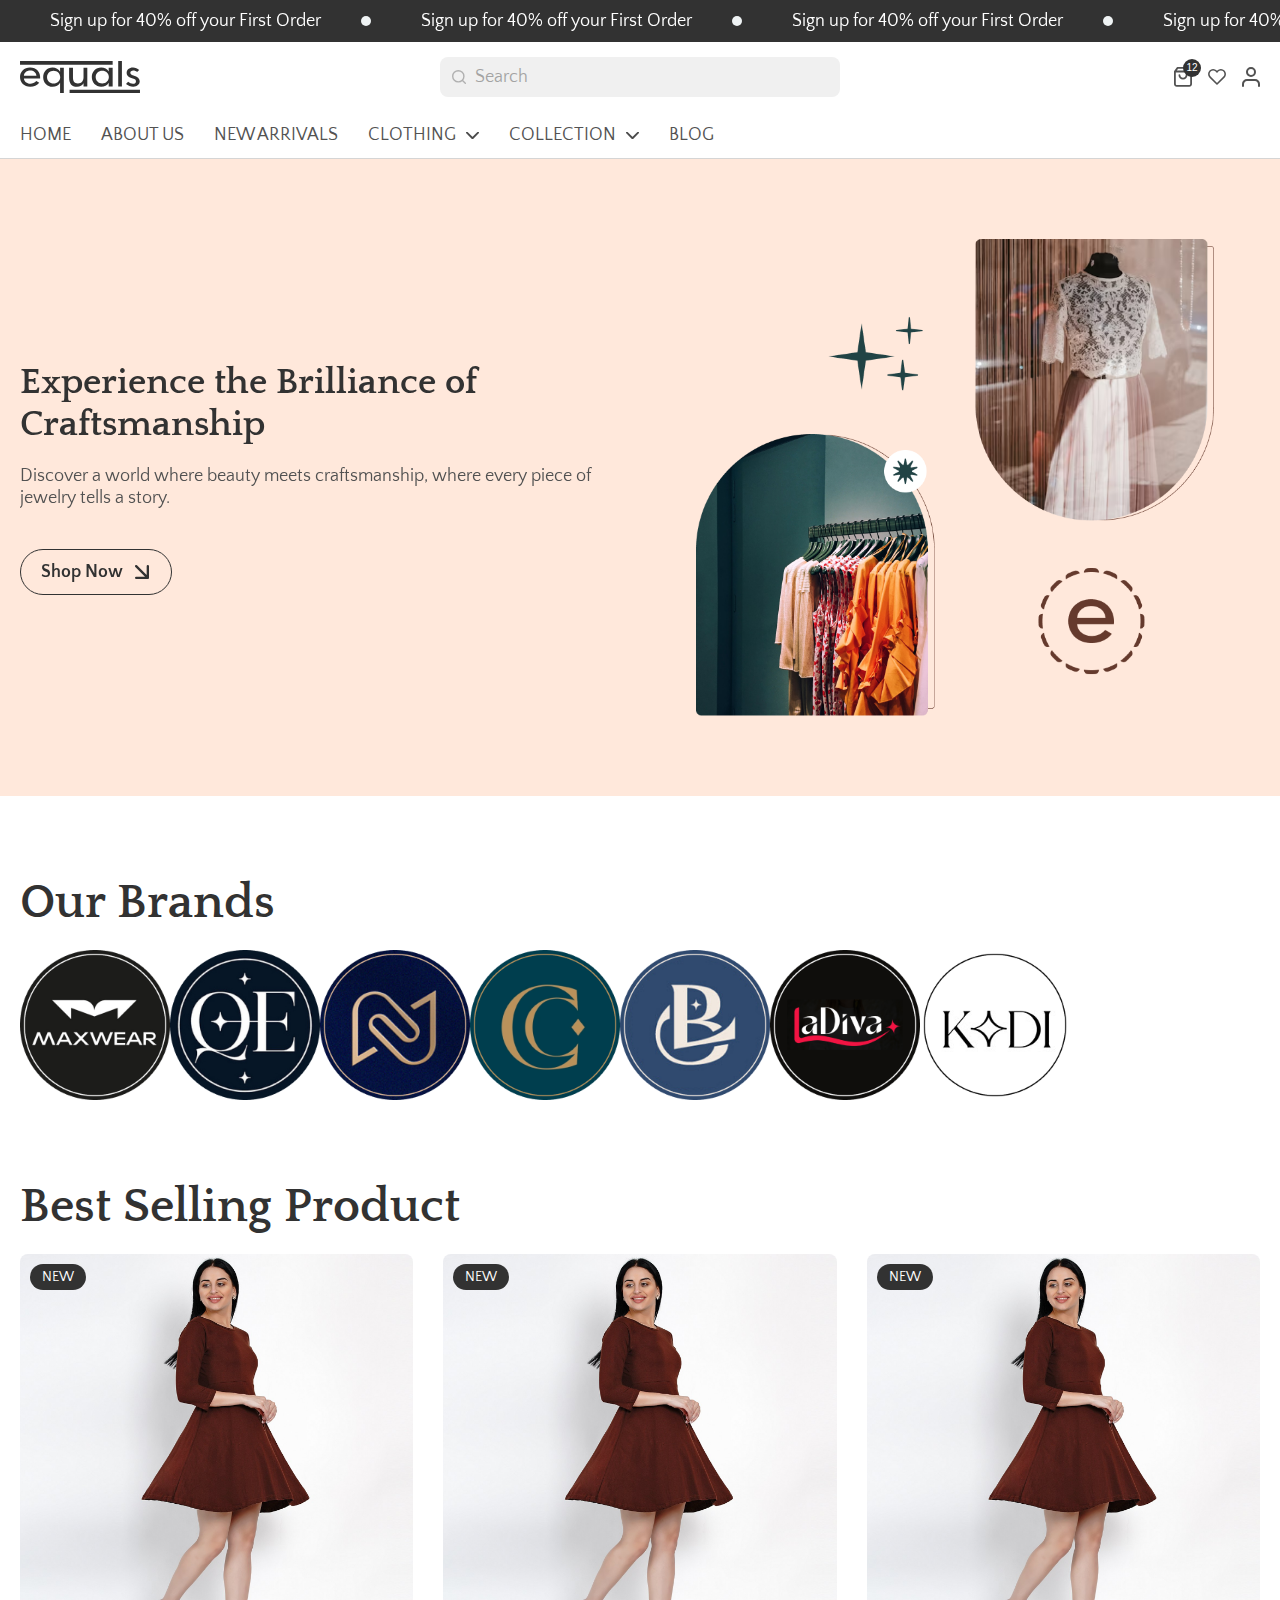
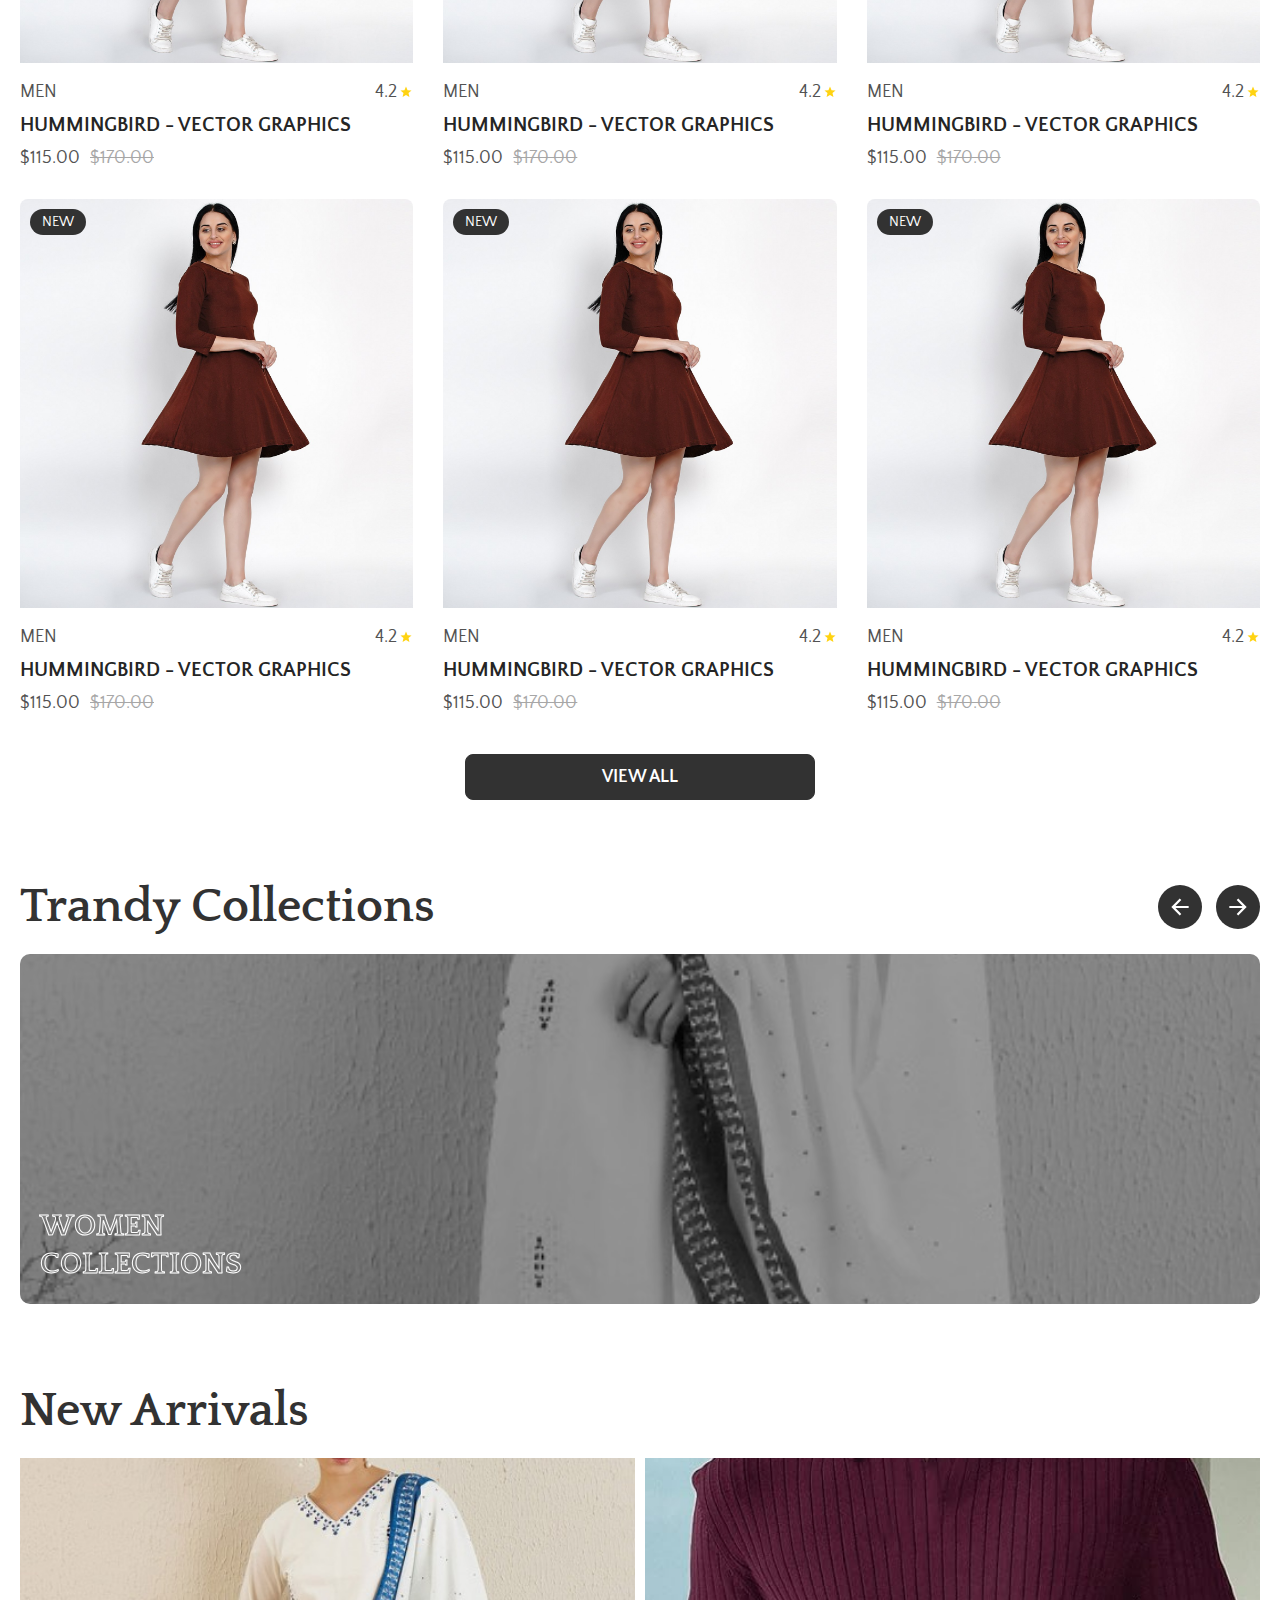
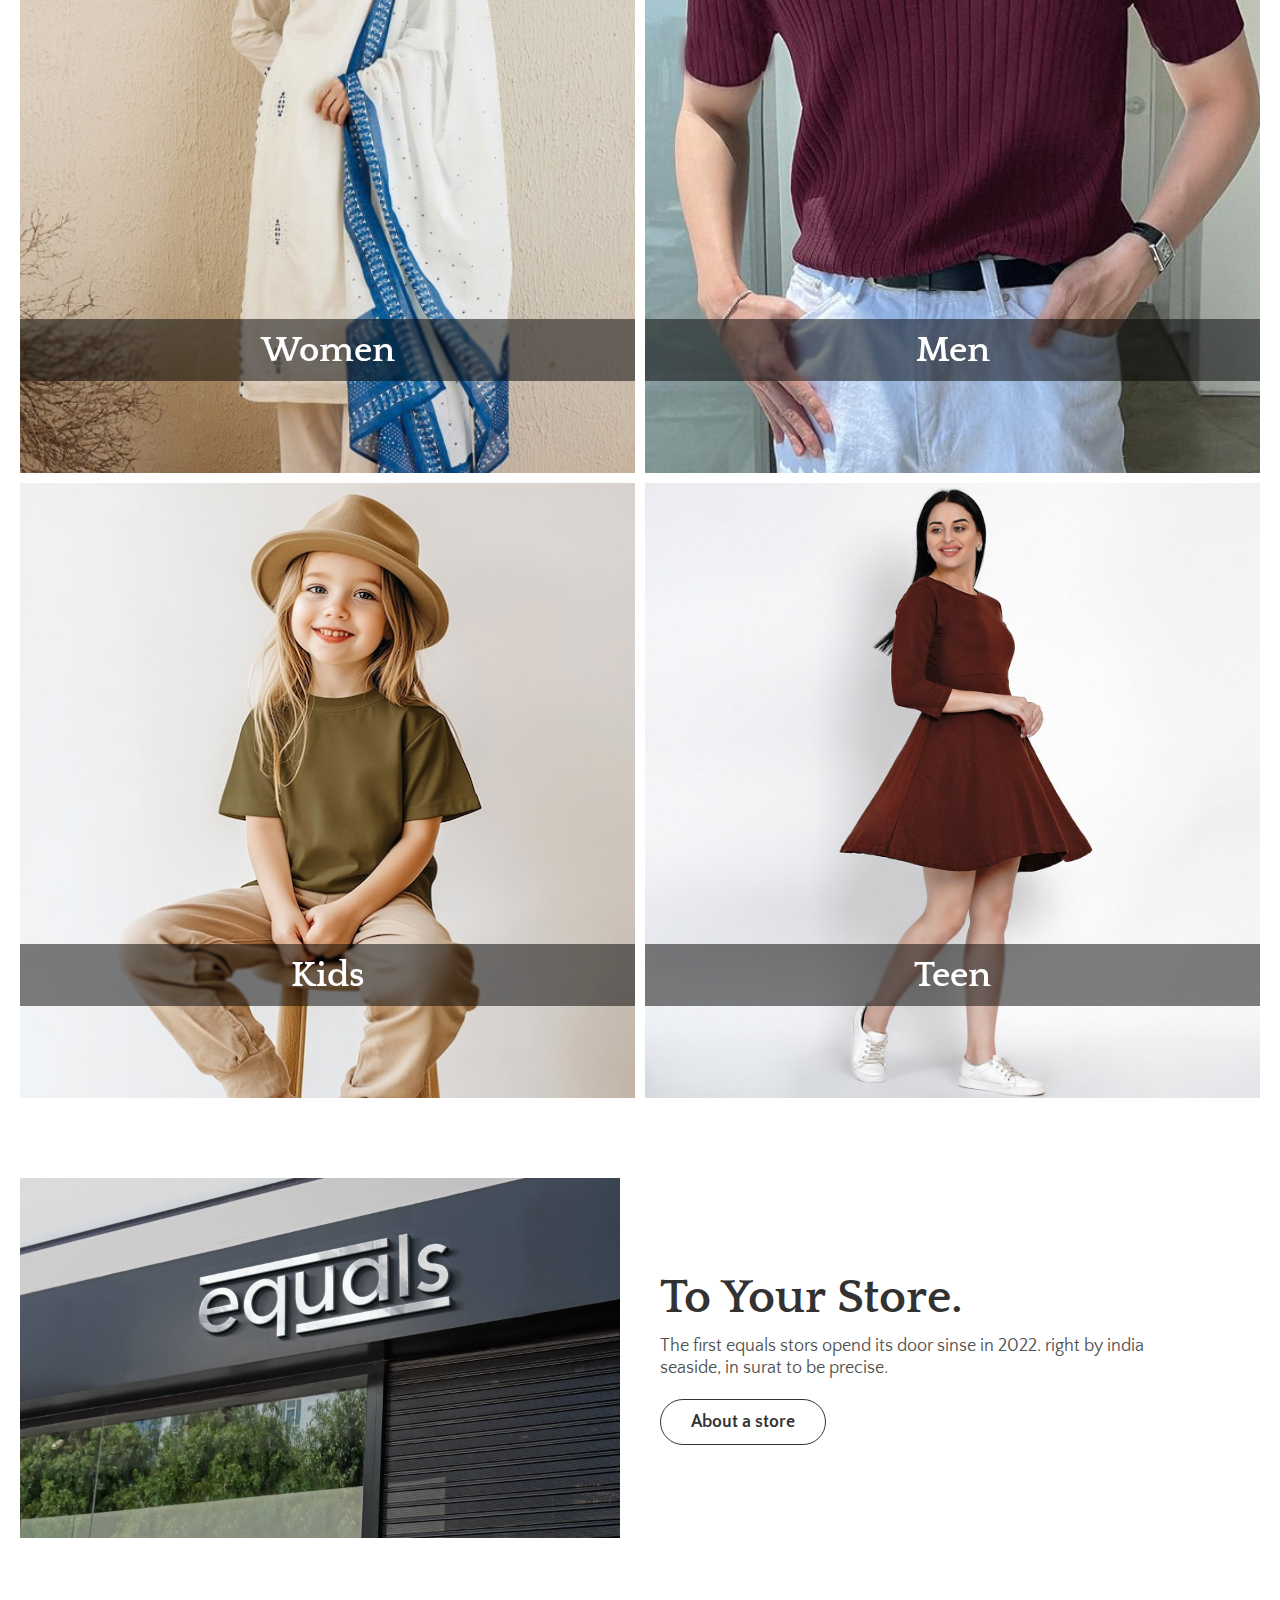
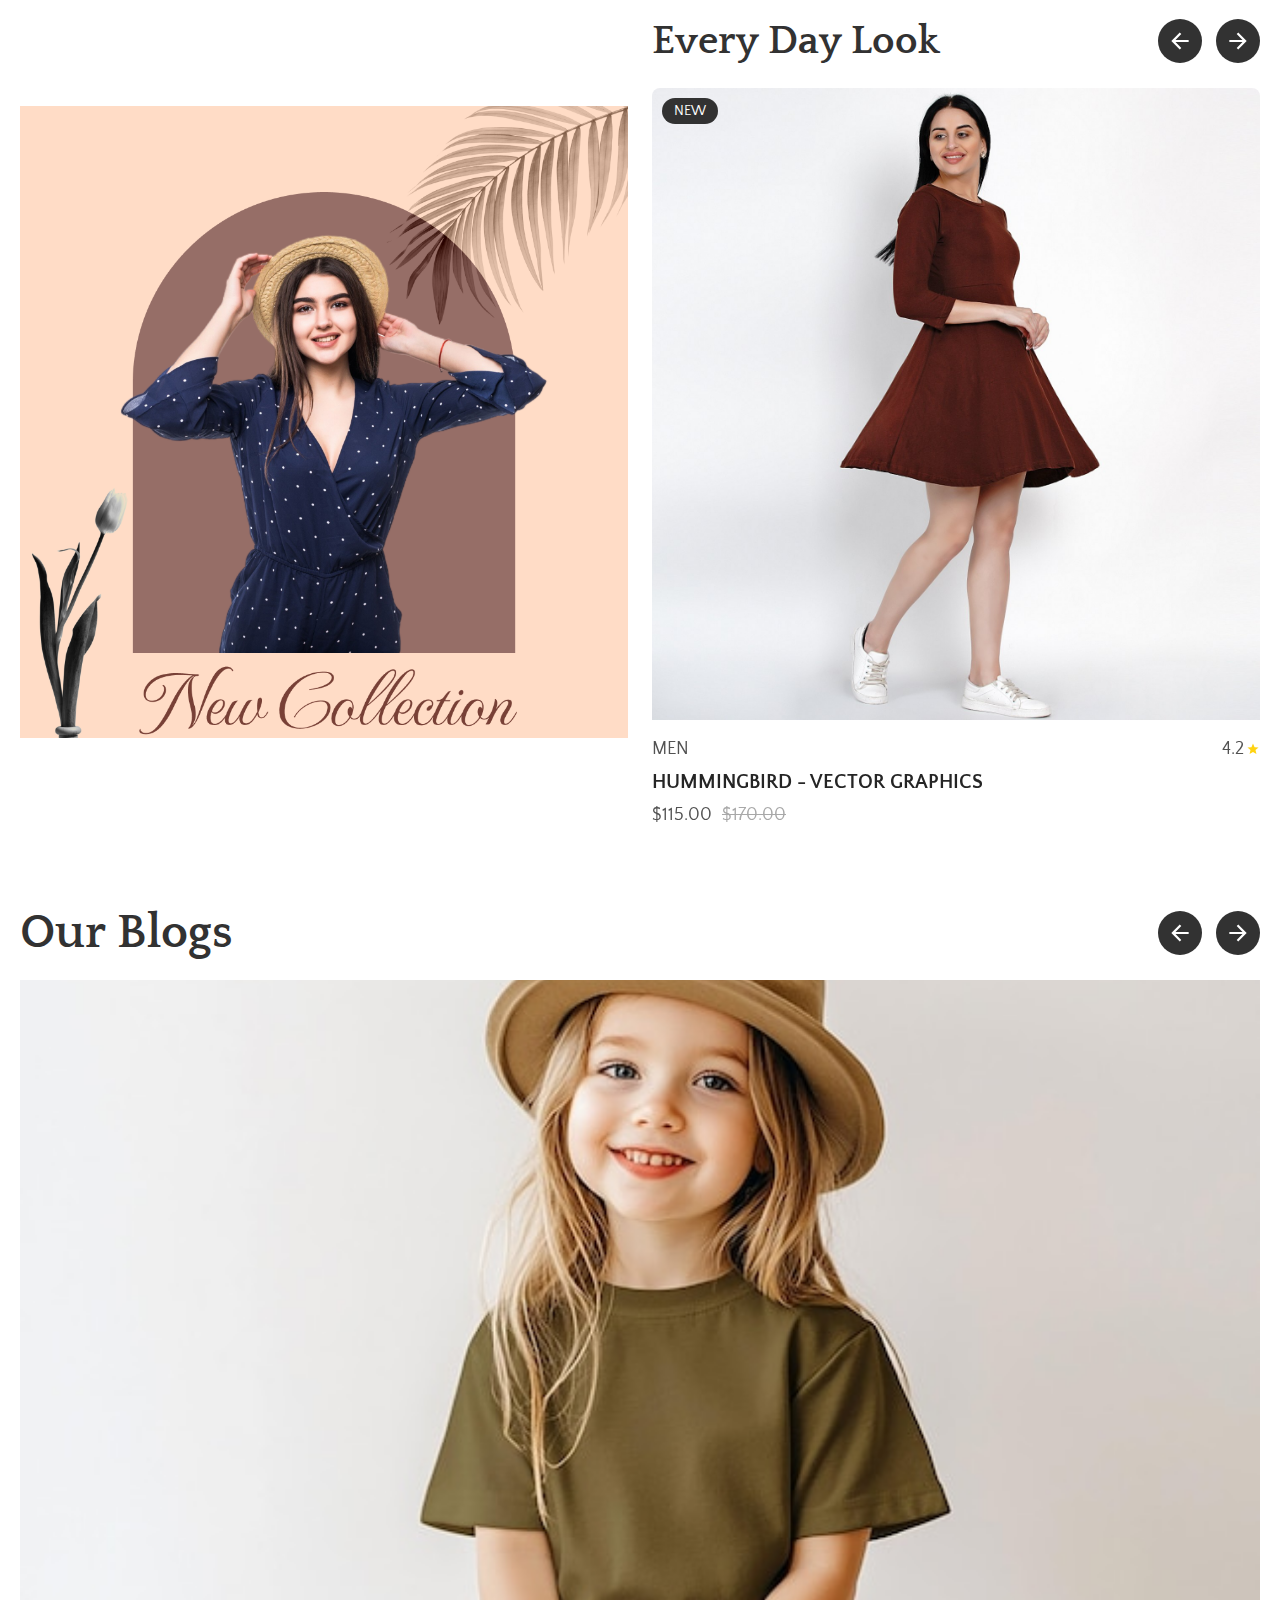
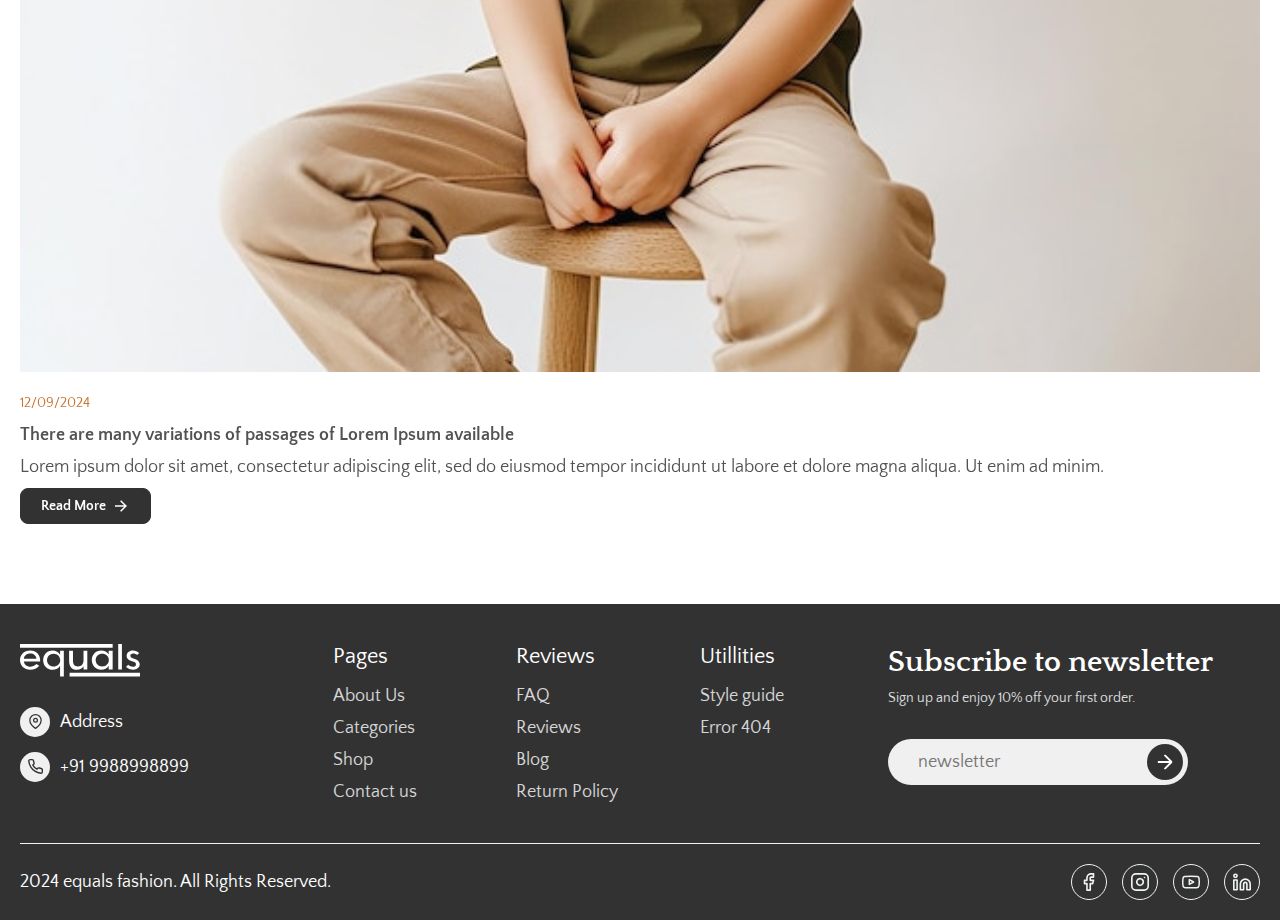
==== index.html @ 5f1e8dfd "about page" ====
<!DOCTYPE html>
<html lang="en">
  <head>
    <meta charset="UTF-8" />
    <meta name="viewport" content="width=device-width, initial-scale=1.0" />
    <title>Document</title>

    <!-- Third Party css -->
    <link
      rel="stylesheet"
      href="assets/css/swiper-bundle.min.css"
    />

    <!-- Style css -->
    <link rel="stylesheet" href="assets/css/style.css" />

    <!-- Component Css -->
    <link rel="stylesheet" href="assets/css/header.css" />
    <link rel="stylesheet" href="assets/css/footer.css" />
    <link rel="stylesheet" href="assets/css/hero-banner.css" />
    <link rel="stylesheet" href="assets/css/brand-logo-slider.css" />
    <link rel="stylesheet" href="assets/css/collection-section.css" />
    <link rel="stylesheet" href="assets/css/arrival-product.css" />
    <link rel="stylesheet" href="assets/css/image-with-text.css" />
    <link rel="stylesheet" href="assets/css/new-collection.css" />
    <link rel="stylesheet" href="assets/css/product-grid-items.css" /> 
    <link rel="stylesheet" href="assets/css/blog-post.css" /> 
    <link rel="stylesheet" href="assets/css/cart-popup.css" /> 
  </head>
  <body class="theme-1">
    <!-- Heder Start -->
    <header>
      <!-- Top Header -->
      <div class="announcement-header">
        <div class="swiper announcement-bar">
          <!-- Additional required wrapper -->
          <div class="swiper-wrapper">
            <!-- Slides -->
            <div class="swiper-slide text-center">
              Sign up for 40% off your First Order
            </div>
            <div class="swiper-slide text-center">
              Sign up for 40% off your First Order
            </div>
            <div class="swiper-slide text-center">
              Sign up for 40% off your First Order
            </div>
            <div class="swiper-slide text-center">
              Sign up for 40% off your First Order
            </div>
            <div class="swiper-slide text-center">
              Sign up for 40% off your First Order
            </div>
            <div class="swiper-slide text-center">
              Sign up for 40% off your First Order
            </div>
            <div class="swiper-slide text-center">
              Sign up for 40% off your First Order
            </div>
            <div class="swiper-slide text-center">
              Sign up for 40% off your First Order
            </div>
            <div class="swiper-slide text-center">
              Sign up for 40% off your First Order
            </div>
          </div>
        </div>
      </div>

      <!-- Main Header -->
      <div class="main-header-wpr">
        <div class="container">
          <div class="top-header flex align-center">
            <div class="header-logo">
              <h1>
                <a href="#">
                  <svg
                    width="259"
                    height="70"
                    viewBox="0 0 259 70"
                    fill="none"
                    xmlns="http://www.w3.org/2000/svg"
                  >
                    <path
                      d="M258.457 43.9599C258.457 50.6799 252.697 55.5599 244.617 55.6399C238.777 55.7199 233.257 53.5599 228.777 49.8799L233.417 44.6799C236.457 47.3199 240.537 49.0799 243.977 48.9999C247.577 48.9999 250.377 46.9199 250.297 44.0399C250.297 40.6799 248.617 39.3199 243.497 37.8799C234.457 35.5599 230.217 32.0399 230.217 25.4799C230.217 18.9199 235.817 14.1999 243.657 14.0399C248.617 13.9599 253.817 15.9599 257.257 19.2399L252.777 23.7999C250.457 21.8799 247.177 20.5999 244.377 20.6799C240.697 20.6799 238.137 22.7599 238.137 25.4799C238.137 28.2799 239.897 29.8799 244.857 31.0799C253.977 33.2399 258.377 37.3199 258.457 43.9599Z"
                      fill="currentColor"
                    />
                    <path
                      d="M212 54.9999V0H220V55L212 54.9999Z"
                      fill="currentColor"
                    />
                    <path
                      d="M175.24 55.56C163.64 55.56 155 46.68 155 34.76C155 22.92 163.64 14.04 175.24 14.04C182.28 14.04 188.52 17.4 191.48 22.68L191.4 14.6H200V55H191.4L191.48 46.84C188.52 52.2 182.28 55.56 175.24 55.56ZM177.56 48.52C185.64 48.52 191.8 42.52 191.8 34.6C191.8 26.92 185.56 21 177.56 21C169.4 21 163.32 26.84 163.32 34.6C163.32 42.52 169.4 48.52 177.56 48.52Z"
                      fill="currentColor"
                    />
                    <path
                      d="M123.04 55.4801C111.2 55.4801 106 48.4401 106 35.4001V14.6001H114.32V35.1601C114.32 43.9601 117.28 48.5201 124.96 48.5201C132.96 48.5201 137.12 43.0001 137.12 35.0801V14.6001H145.28V55.0001H137.12V47.8001C134.4 52.2001 129.76 55.4801 123.04 55.4801Z"
                      fill="currentColor"
                    />
                    <path
                      d="M86.48 70V46.9201C83.68 52.2801 77.44 55.6401 70.24 55.6401C58.64 55.6401 50 46.7601 50 34.9201C50 23.0001 58.64 14.1201 70.24 14.1201C77.36 14.1201 83.6 17.6401 86.56 23.0001L86.48 14.6801H94.56V70H86.48ZM72.56 48.7601C80.56 48.7601 86.8 42.7601 86.8 35.0801C86.8 27.2401 80.64 21.1601 72.56 21.1601C64.4 21.1601 58.32 27.1601 58.32 35.0801C58.32 42.8401 64.4 48.7601 72.56 48.7601Z"
                      fill="currentColor"
                    />
                    <path
                      d="M22.08 55.72C8.72 55.72 0 46.68 0 34.76C0 22.92 8.96 14.04 21.68 14.04C35.36 14.04 44.64 23.96 43.44 37.72H8.4C8.8 44.28 14.72 49 22.08 49C26.96 49 31.12 47.64 35.2 43.24L41.52 47C36.8 52.68 30.16 55.72 22.08 55.72ZM8.4 31.64H35.44C34.8 24.92 29.44 20.52 21.84 20.52C14.48 20.52 8.96 25.08 8.4 31.64Z"
                      fill="currentColor"
                    />
                    <path d="M0 0H200V8H0V0Z" fill="currentColor" />
                    <path d="M107 62H259V70H107V62Z" fill="currentColor" />
                  </svg>
                </a>
              </h1>
            </div>
            <div class="header-search">
              <div class="header-search-form-wpr">
                <form action="#" class="header-search-form">
                  <input
                    type="text"
                    name="Search"
                    placeholder="Search"
                    id="header-search-input"
                  />
                  <div class="search-icons">
                    <svg
                      width="40"
                      height="40"
                      viewBox="0 0 40 40"
                      fill="none"
                      xmlns="http://www.w3.org/2000/svg"
                    >
                      <path
                        d="M38 38L29.3 29.3M34 18C34 26.8366 26.8366 34 18 34C9.16344 34 2 26.8366 2 18C2 9.16344 9.16344 2 18 2C26.8366 2 34 9.16344 34 18Z"
                        stroke="currentColor"
                        stroke-width="4"
                        stroke-linecap="round"
                        stroke-linejoin="round"
                      />
                    </svg>
                  </div>
                  <button class="search-clr-iocns">
                    <svg
                      xmlns="http://www.w3.org/2000/svg"
                      viewBox="0 0 24 24"
                      fill="currentColor"
                    >
                      <path
                        d="M11.9997 10.5865L16.9495 5.63672L18.3637 7.05093L13.4139 12.0007L18.3637 16.9504L16.9495 18.3646L11.9997 13.4149L7.04996 18.3646L5.63574 16.9504L10.5855 12.0007L5.63574 7.05093L7.04996 5.63672L11.9997 10.5865Z"
                      ></path>
                    </svg>
                  </button>
                </form>
              </div>
            </div>
            <div class="header-right-btn flex justify-end align-center">
              <ul class="right-icons-wpr flex align-center">
                <li class="header-search-li">
                  <button class="search-icons">
                    <svg
                      width="40"
                      height="40"
                      viewBox="0 0 40 40"
                      fill="none"
                      xmlns="http://www.w3.org/2000/svg"
                    >
                      <path
                        d="M38 38L29.3 29.3M34 18C34 26.8366 26.8366 34 18 34C9.16344 34 2 26.8366 2 18C2 9.16344 9.16344 2 18 2C26.8366 2 34 9.16344 34 18Z"
                        stroke="currentColor"
                        stroke-width="4"
                        stroke-linecap="round"
                        stroke-linejoin="round"
                      ></path>
                    </svg>
                  </button>
                </li>
                <li class="header-cart-li">
                  <button class="cart-icons" data-cart-items="12">
                    <svg
                      width="40"
                      height="44"
                      viewBox="0 0 40 44"
                      fill="none"
                      xmlns="http://www.w3.org/2000/svg"
                    >
                      <path
                        d="M2 10L8 2H32L38 10M2 10V38C2 39.0609 2.42143 40.0783 3.17157 40.8284C3.92172 41.5786 4.93913 42 6 42H34C35.0609 42 36.0783 41.5786 36.8284 40.8284C37.5786 40.0783 38 39.0609 38 38V10M2 10H38M28 18C28 20.1217 27.1571 22.1566 25.6569 23.6569C24.1566 25.1571 22.1217 26 20 26C17.8783 26 15.8434 25.1571 14.3431 23.6569C12.8429 22.1566 12 20.1217 12 18"
                        stroke="currentColor"
                        stroke-width="4"
                        stroke-linecap="round"
                        stroke-linejoin="round"
                      />
                    </svg>
                  </button>
                </li>
                <li class="header-wishlist-li">
                  <button>
                    <svg
                      width="46"
                      height="41"
                      viewBox="0 0 46 41"
                      fill="none"
                      xmlns="http://www.w3.org/2000/svg"
                    >
                      <path
                        d="M40.68 5.21999C39.6585 4.198 38.4456 3.38728 37.1107 2.83416C35.7758 2.28103 34.345 1.99634 32.9 1.99634C31.455 1.99634 30.0242 2.28103 28.6893 2.83416C27.3544 3.38728 26.1415 4.198 25.12 5.21999L23 7.33999L20.88 5.21999C18.8166 3.15661 16.0181 1.99741 13.1 1.99741C10.1819 1.99741 7.38338 3.15661 5.31999 5.21999C3.25661 7.28337 2.09741 10.0819 2.09741 13C2.09741 15.9181 3.25661 18.7166 5.31999 20.78L23 38.46L40.68 20.78C41.702 19.7585 42.5127 18.5456 43.0658 17.2107C43.6189 15.8758 43.9036 14.445 43.9036 13C43.9036 11.555 43.6189 10.1242 43.0658 8.78928C42.5127 7.45436 41.702 6.2415 40.68 5.21999Z"
                        stroke="currentColor"
                        stroke-width="4"
                        stroke-linecap="round"
                        stroke-linejoin="round"
                      />
                    </svg>
                  </button>
                </li>
                <li class="header-account-li">
                  <a href="#">
                    <svg
                      width="36"
                      height="40"
                      viewBox="0 0 36 40"
                      fill="none"
                      xmlns="http://www.w3.org/2000/svg"
                    >
                      <path
                        d="M34 38V34C34 31.8783 33.1571 29.8434 31.6569 28.3431C30.1566 26.8429 28.1217 26 26 26H10C7.87827 26 5.84344 26.8429 4.34315 28.3431C2.84285 29.8434 2 31.8783 2 34V38M26 10C26 14.4183 22.4183 18 18 18C13.5817 18 10 14.4183 10 10C10 5.58172 13.5817 2 18 2C22.4183 2 26 5.58172 26 10Z"
                        stroke="currentColor"
                        stroke-width="4"
                        stroke-linecap="round"
                        stroke-linejoin="round"
                      />
                    </svg>
                  </a>
                </li>
              </ul>
              <div class="menu-icons mob-only">
                <button>
                  <span class="line line-1"></span>
                  <span class="line line-2"></span>
                  <span class="line line-3"></span>
                </button>
              </div>
            </div>
          </div>

          <div class="header-nav">
            <nav>
              <div class="nav-wpr">
                <div class="mob-nav-logo-search mob-only-flex align-center">
                  <div class="nav-logo">
                    <a href="#">
                      <svg
                        width="259"
                        height="70"
                        viewBox="0 0 259 70"
                        fill="none"
                        xmlns="http://www.w3.org/2000/svg"
                      >
                        <path
                          d="M258.457 43.9599C258.457 50.6799 252.697 55.5599 244.617 55.6399C238.777 55.7199 233.257 53.5599 228.777 49.8799L233.417 44.6799C236.457 47.3199 240.537 49.0799 243.977 48.9999C247.577 48.9999 250.377 46.9199 250.297 44.0399C250.297 40.6799 248.617 39.3199 243.497 37.8799C234.457 35.5599 230.217 32.0399 230.217 25.4799C230.217 18.9199 235.817 14.1999 243.657 14.0399C248.617 13.9599 253.817 15.9599 257.257 19.2399L252.777 23.7999C250.457 21.8799 247.177 20.5999 244.377 20.6799C240.697 20.6799 238.137 22.7599 238.137 25.4799C238.137 28.2799 239.897 29.8799 244.857 31.0799C253.977 33.2399 258.377 37.3199 258.457 43.9599Z"
                          fill="currentColor"
                        ></path>
                        <path
                          d="M212 54.9999V0H220V55L212 54.9999Z"
                          fill="currentColor"
                        ></path>
                        <path
                          d="M175.24 55.56C163.64 55.56 155 46.68 155 34.76C155 22.92 163.64 14.04 175.24 14.04C182.28 14.04 188.52 17.4 191.48 22.68L191.4 14.6H200V55H191.4L191.48 46.84C188.52 52.2 182.28 55.56 175.24 55.56ZM177.56 48.52C185.64 48.52 191.8 42.52 191.8 34.6C191.8 26.92 185.56 21 177.56 21C169.4 21 163.32 26.84 163.32 34.6C163.32 42.52 169.4 48.52 177.56 48.52Z"
                          fill="currentColor"
                        ></path>
                        <path
                          d="M123.04 55.4801C111.2 55.4801 106 48.4401 106 35.4001V14.6001H114.32V35.1601C114.32 43.9601 117.28 48.5201 124.96 48.5201C132.96 48.5201 137.12 43.0001 137.12 35.0801V14.6001H145.28V55.0001H137.12V47.8001C134.4 52.2001 129.76 55.4801 123.04 55.4801Z"
                          fill="currentColor"
                        ></path>
                        <path
                          d="M86.48 70V46.9201C83.68 52.2801 77.44 55.6401 70.24 55.6401C58.64 55.6401 50 46.7601 50 34.9201C50 23.0001 58.64 14.1201 70.24 14.1201C77.36 14.1201 83.6 17.6401 86.56 23.0001L86.48 14.6801H94.56V70H86.48ZM72.56 48.7601C80.56 48.7601 86.8 42.7601 86.8 35.0801C86.8 27.2401 80.64 21.1601 72.56 21.1601C64.4 21.1601 58.32 27.1601 58.32 35.0801C58.32 42.8401 64.4 48.7601 72.56 48.7601Z"
                          fill="currentColor"
                        ></path>
                        <path
                          d="M22.08 55.72C8.72 55.72 0 46.68 0 34.76C0 22.92 8.96 14.04 21.68 14.04C35.36 14.04 44.64 23.96 43.44 37.72H8.4C8.8 44.28 14.72 49 22.08 49C26.96 49 31.12 47.64 35.2 43.24L41.52 47C36.8 52.68 30.16 55.72 22.08 55.72ZM8.4 31.64H35.44C34.8 24.92 29.44 20.52 21.84 20.52C14.48 20.52 8.96 25.08 8.4 31.64Z"
                          fill="currentColor"
                        ></path>
                        <path d="M0 0H200V8H0V0Z" fill="currentColor"></path>
                        <path
                          d="M107 62H259V70H107V62Z"
                          fill="currentColor"
                        ></path>
                      </svg>
                    </a>
                  </div>

                  <div class="mob-nav-close menu-icons">
                    <button>
                      <span class="line line-1"></span>
                      <span class="line line-2"></span>
                      <span class="line line-3"></span>
                    </button>
                  </div>
                </div>
                <ul class="main-nav-ul">
                  <li class="nav-items"><a href="#">Home</a></li>
                  <li class="nav-items"><a href="#">About us</a></li>
                  <li class="nav-items"><a href="#">New Arrivals</a></li>
                  <li class="nav-items" data-nav-name="Clothing">
                    <a href="#">Clothing</a>
                    <div class="mega-menu inner-menu" main-inner-open="false">
                      <div class="mg-menu-container container">
                        <div class="inside-menu-heading">
                          <div
                            class="in-menu-wpr mob-only-flex align-center main-back-arrow"
                          >
                            <div class="icons">
                              <svg
                                xmlns="http://www.w3.org/2000/svg"
                                viewBox="0 0 24 24"
                                fill="currentColor"
                              >
                                <path
                                  d="M10.8284 12.0007L15.7782 16.9504L14.364 18.3646L8 12.0007L14.364 5.63672L15.7782 7.05093L10.8284 12.0007Z"
                                ></path>
                              </svg>
                            </div>
                            <p class="nav-heading-name"></p>
                          </div>
                        </div>
                        <div class="mg-menu-wpr flex justify-center">
                          <div class="mg-list-main" style="--list-column: 3">
                            <div class="mg-list-items">
                              <div
                                class="mg-list-heading"
                                data-nav-name="Shop By Category"
                              >
                                <p>Shop By Category</p>
                              </div>
                              <div
                                class="mg-links-wpr column-2"
                                sub-inner-open="false"
                              >
                                <div class="inside-menu-heading">
                                  <div
                                    class="in-menu-wpr mob-only-flex align-center inner-back-arrow"
                                  >
                                    <div class="icons">
                                      <svg
                                        xmlns="http://www.w3.org/2000/svg"
                                        viewBox="0 0 24 24"
                                        fill="currentColor"
                                      >
                                        <path
                                          d="M10.8284 12.0007L15.7782 16.9504L14.364 18.3646L8 12.0007L14.364 5.63672L15.7782 7.05093L10.8284 12.0007Z"
                                        ></path>
                                      </svg>
                                    </div>
                                    <p class="nav-heading-name"></p>
                                  </div>
                                </div>
                                <ul class="mg-link-ul">
                                  <li class="mg-link-li">
                                    <a href="#">beachwear</a>
                                  </li>
                                  <li class="mg-link-li">
                                    <a href="#">blouses</a>
                                  </li>
                                  <li class="mg-link-li">
                                    <a href="#">coats</a>
                                  </li>
                                  <li class="mg-link-li">
                                    <a href="#">denim</a>
                                  </li>
                                  <li class="mg-link-li">
                                    <a href="#">dresses</a>
                                  </li>
                                  <li class="mg-link-li">
                                    <a href="#">jeckets</a>
                                  </li>
                                  <li class="mg-link-li">
                                    <a href="#">jense</a>
                                  </li>
                                  <li class="mg-link-li">
                                    <a href="#">jumpsuits</a>
                                  </li>
                                  <li class="mg-link-li">
                                    <a href="#">skirts</a>
                                  </li>
                                  <li class="mg-link-li">
                                    <a href="#">Shorts</a>
                                  </li>
                                  <li class="mg-link-li">
                                    <a href="#">shirts</a>
                                  </li>
                                  <li class="mg-link-li">
                                    <a href="#">sweters</a>
                                  </li>
                                  <li class="mg-link-li">
                                    <a href="#">tops</a>
                                  </li>
                                  <li class="mg-link-li">
                                    <a href="#">pants</a>
                                  </li>
                                </ul>
                              </div>
                            </div>

                            <div class="mg-list-items">
                              <div
                                class="mg-list-heading"
                                data-nav-name="Tranding now"
                              >
                                <p>Tranding now</p>
                              </div>
                              <div class="mg-links-wpr" sub-inner-open="false">
                                <div class="inside-menu-heading">
                                  <div
                                    class="in-menu-wpr mob-only-flex align-center inner-back-arrow"
                                  >
                                    <div class="icons">
                                      <svg
                                        xmlns="http://www.w3.org/2000/svg"
                                        viewBox="0 0 24 24"
                                        fill="currentColor"
                                      >
                                        <path
                                          d="M10.8284 12.0007L15.7782 16.9504L14.364 18.3646L8 12.0007L14.364 5.63672L15.7782 7.05093L10.8284 12.0007Z"
                                        ></path>
                                      </svg>
                                    </div>
                                    <p class="nav-heading-name"></p>
                                  </div>
                                </div>
                                <ul class="mg-link-ul">
                                  <li class="mg-link-li">
                                    <a href="#">Autum must-haves</a>
                                  </li>
                                  <li class="mg-link-li">
                                    <a href="#">starting to coll</a>
                                  </li>
                                  <li class="mg-link-li">
                                    <a href="#">for rainy days</a>
                                  </li>
                                </ul>
                              </div>
                            </div>
                            <div class="mg-list-items">
                              <div
                                class="mg-list-heading"
                                data-nav-name="What to ware"
                              >
                                <p>What to ware</p>
                              </div>
                              <div class="mg-links-wpr" sub-inner-open="false">
                                <div class="inside-menu-heading">
                                  <div
                                    class="in-menu-wpr mob-only-flex align-center inner-back-arrow"
                                  >
                                    <div class="icons">
                                      <svg
                                        xmlns="http://www.w3.org/2000/svg"
                                        viewBox="0 0 24 24"
                                        fill="currentColor"
                                      >
                                        <path
                                          d="M10.8284 12.0007L15.7782 16.9504L14.364 18.3646L8 12.0007L14.364 5.63672L15.7782 7.05093L10.8284 12.0007Z"
                                        ></path>
                                      </svg>
                                    </div>
                                    <p class="nav-heading-name"></p>
                                  </div>
                                </div>
                                <ul class="mg-link-ul">
                                  <li class="mg-link-li">
                                    <a href="#">for timeless style</a>
                                  </li>
                                  <li class="mg-link-li">
                                    <a href="#">for the perfect jeans fit</a>
                                  </li>
                                  <li class="mg-link-li">
                                    <a href="#">in warm weather</a>
                                  </li>
                                  <li class="mg-link-li">
                                    <a href="#">to a special Event</a>
                                  </li>
                                  <li class="mg-link-li">
                                    <a href="#">on vacation</a>
                                  </li>
                                  <li class="mg-link-li">
                                    <a href="#">for a night out</a>
                                  </li>
                                  <li class="mg-link-li">
                                    <a href="#">on the weekend</a>
                                  </li>
                                </ul>
                              </div>
                            </div>
                          </div>
                          <div class="mg-preview-block">
                            <div class="mg-preview-img">
                              <img
                                src="https://encrypted-tbn1.gstatic.com/shopping?q=tbn:ANd9GcS89el2em9VE9dzPqCod9If4Jk9s-qvOZVC8JcyHjJ1i11rXTmRs-jC98ILQswOl1NLkVuxGxM-uy_FyFKmRinmot83MFB3rMFJLI8whJB6"
                                alt=""
                                class="img-cover"
                              />
                              <div class="mg-preview-label">
                                <a href="#">On The weekend</a>
                              </div>
                            </div>
                          </div>
                        </div>
                      </div>
                    </div>
                  </li>
                  <li class="nav-items" data-nav-name="Collection">
                    <a href="#">Collection </a>

                    <div class="sub-menu inner-menu" main-inner-open="false">
                      <div class="inside-menu-heading">
                        <div
                          class="in-menu-wpr mob-only-flex align-center main-back-arrow"
                        >
                          <div class="icons" data-nav-target="main-inner-open">
                            <svg
                              xmlns="http://www.w3.org/2000/svg"
                              viewBox="0 0 24 24"
                              fill="currentColor"
                            >
                              <path
                                d="M10.8284 12.0007L15.7782 16.9504L14.364 18.3646L8 12.0007L14.364 5.63672L15.7782 7.05093L10.8284 12.0007Z"
                              ></path>
                            </svg>
                          </div>
                          <p class="nav-heading-name"></p>
                        </div>
                      </div>
                      <ul class="sub-nav-ul">
                        <li class="sub-nav-items"><a href="#">Link 1</a></li>
                        <li class="sub-nav-items"><a href="#">Link 2</a></li>
                        <li class="sub-nav-items"><a href="#">Link 3</a></li>
                        <li class="sub-nav-items"><a href="#">Link 4</a></li>
                      </ul>
                    </div>
                  </li>
                  <li class="nav-items"><a href="#">Blog</a></li>
                </ul>
              </div>
            </nav>

            <!-- <div class="mobile-header-search">
                        <div class="header-search">
                            <form action="#" class="header-search-form">
                                <input type="text" name="Search" placeholder="Search" id="header-search-input">
                                <div class="search-icons">
                                    <svg width="40" height="40" viewBox="0 0 40 40" fill="none" xmlns="http://www.w3.org/2000/svg"><path d="M38 38L29.3 29.3M34 18C34 26.8366 26.8366 34 18 34C9.16344 34 2 26.8366 2 18C2 9.16344 9.16344 2 18 2C26.8366 2 34 9.16344 34 18Z" stroke="currentColor" stroke-width="4" stroke-linecap="round" stroke-linejoin="round"></path></svg>
                                </div>
                                <button class="search-clr-iocns">
                                    <svg xmlns="http://www.w3.org/2000/svg" viewBox="0 0 24 24" fill="currentColor"><path d="M11.9997 10.5865L16.9495 5.63672L18.3637 7.05093L13.4139 12.0007L18.3637 16.9504L16.9495 18.3646L11.9997 13.4149L7.04996 18.3646L5.63574 16.9504L10.5855 12.0007L5.63574 7.05093L7.04996 5.63672L11.9997 10.5865Z"></path></svg>
                                </button>
                            </form>
                        </div>
                    </div> -->
          </div>
        </div>
      </div>
    </header>
    <!-- Heder End -->

    <main>
      <!-- START HERO BANNER SECTION -->
      <section class="hero-banner-section" style="background-color: #ffe8db">
        <div class="container">
          <div class="hero-banner-swiper swiper">
            <div class="swiper-wrapper">
              <div class="swiper-slide">
                <div class="banner-wpr flex align-center justify-between">
                  <div class="banner-itmes banner-content">
                    <div class="cont-wpr">
                      <div class="heading">
                        <h2>Experience the Brilliance of Craftsmanship</h2>
                      </div>

                      <div class="desc">
                        <p>
                          Discover a world where beauty meets craftsmanship,
                          where every piece of jewelry tells a story.
                        </p>
                      </div>
                    </div>
                    <div class="banner-btn">
                      <a href="#" class="btn btn-radius btn-icons">
                        Shop Now
                        <div class="icons">
                          <svg
                            width="24"
                            height="24"
                            viewBox="0 0 24 24"
                            fill="none"
                            xmlns="http://www.w3.org/2000/svg"
                          >
                            <path
                              d="M2 2L22 22M22 22V2M22 22H2"
                              stroke="currentColor"
                              stroke-width="4"
                              stroke-linecap="round"
                              stroke-linejoin="round"
                            />
                          </svg>
                        </div>
                      </a>
                    </div>
                  </div>
                  <div class="banner-itmes banner-image">
                    <div class="img-box">
                      <img
                        src="assets/images/hero-banner-1.png"
                        alt=""
                        class="img-cover"
                      />
                    </div>
                  </div>
                </div>
              </div>

              <div class="swiper-slide">
                <div
                  class="banner-wpr flex align-center justify-between direction-reverse"
                >
                  <div class="banner-itmes banner-content">
                    <div class="cont-wpr">
                      <div class="heading">
                        <h2>Man Style 2024</h2>
                      </div>

                      <div class="desc">
                        <p>
                          I'd like to share with you Hugo Boos latest
                          Autumn-Winter sportswear collection's lookbook, which
                          is full of casual and charming looks
                        </p>
                      </div>
                    </div>
                    <div class="banner-btn">
                      <a href="#" class="btn btn-radius btn-icons">
                        Shop Now
                        <div class="icons">
                          <svg
                            width="24"
                            height="24"
                            viewBox="0 0 24 24"
                            fill="none"
                            xmlns="http://www.w3.org/2000/svg"
                          >
                            <path
                              d="M2 2L22 22M22 22V2M22 22H2"
                              stroke="currentColor"
                              stroke-width="4"
                              stroke-linecap="round"
                              stroke-linejoin="round"
                            />
                          </svg>
                        </div>
                      </a>
                    </div>
                  </div>
                  <div class="banner-itmes banner-image">
                    <div class="img-box">
                      <img
                        src="assets/images/hero-banner-3.png"
                        alt=""
                        class="img-cover"
                      />
                    </div>
                  </div>
                </div>
              </div>

              <div class="swiper-slide">
                <div class="banner-wpr flex align-center justify-between">
                  <div class="banner-itmes banner-content">
                    <div class="cont-wpr">
                      <div class="heading">
                        <h2>Unlock Your style</h2>
                      </div>

                      <div class="desc">
                        <p>
                          Discover a world where beauty meets craftsmanship,
                          where every piece of jewelry tells a story.
                        </p>
                      </div>
                    </div>
                    <div class="banner-btn">
                      <a href="#" class="btn btn-radius btn-icons">
                        Shop Now
                        <div class="icons">
                          <svg
                            width="24"
                            height="24"
                            viewBox="0 0 24 24"
                            fill="none"
                            xmlns="http://www.w3.org/2000/svg"
                          >
                            <path
                              d="M2 2L22 22M22 22V2M22 22H2"
                              stroke="currentColor"
                              stroke-width="4"
                              stroke-linecap="round"
                              stroke-linejoin="round"
                            />
                          </svg>
                        </div>
                      </a>
                    </div>
                  </div>
                  <div class="banner-itmes banner-image">
                    <div class="img-box">
                      <img
                        src="assets/images/hero-banner-2.png"
                        alt=""
                        class="img-cover"
                      />
                    </div>
                  </div>
                </div>
              </div>

              <div class="swiper-slide">
                <div
                  class="banner-wpr flex align-center justify-between direction-reverse"
                >
                  <div class="banner-itmes banner-content">
                    <div class="cont-wpr">
                      <div class="heading">
                        <h2>Unlock Your Personal Style</h2>
                      </div>

                      <div class="desc">
                        <p>
                          Clothings, accessories, and shoes that are designed to
                          help you express your unique personality and
                          individuality
                        </p>
                      </div>
                    </div>
                    <div class="banner-btn">
                      <a href="#" class="btn btn-radius btn-icons">
                        Shop Now
                        <div class="icons">
                          <svg
                            width="24"
                            height="24"
                            viewBox="0 0 24 24"
                            fill="none"
                            xmlns="http://www.w3.org/2000/svg"
                          >
                            <path
                              d="M2 2L22 22M22 22V2M22 22H2"
                              stroke="currentColor"
                              stroke-width="4"
                              stroke-linecap="round"
                              stroke-linejoin="round"
                            />
                          </svg>
                        </div>
                      </a>
                    </div>
                  </div>
                  <div class="banner-itmes banner-image">
                    <div class="img-box">
                      <img
                        src="assets/images/hero-banner-4.png"
                        alt=""
                        class="img-cover"
                      />
                    </div>
                  </div>
                </div>
              </div>
            </div>
            <div class="hero-swiper-pagination"></div>
            <div class="hero-swiper-pagination"></div>
          </div>
        </div>
      </section>
      <!-- END HERO BANNER SECTION -->

      <!-- START BRAND LOGO SECTION -->
      <section class="brand-logo-section main-section">
        <div class="container">
          <div class="section-headding">
            <h2 class="headding-name">Our Brands</h2>
            <!-- <div class="slider-btn-grp">
                        <div class="slider-nav">
                            <svg xmlns="http://www.w3.org/2000/svg" viewBox="0 0 24 24" fill="currentColor"><path d="M7.82843 10.9999H20V12.9999H7.82843L13.1924 18.3638L11.7782 19.778L4 11.9999L11.7782 4.22168L13.1924 5.63589L7.82843 10.9999Z"></path></svg>
                        </div>
                        <div class="slider-nav">
                            <svg xmlns="http://www.w3.org/2000/svg" viewBox="0 0 24 24" fill="currentColor"><path d="M16.1716 10.9999L10.8076 5.63589L12.2218 4.22168L20 11.9999L12.2218 19.778L10.8076 18.3638L16.1716 12.9999H4V10.9999H16.1716Z"></path></svg>
                        </div>
                    </div> -->
          </div>
          <div class="brand-logo-swiper swiper">
            <div class="swiper-wrapper">
              <div class="swiper-slide">
                <div class="img-box">
                  <img
                    src="assets/images/maxwear.png"
                    alt=""
                    class="img-cover"
                  />
                </div>
              </div>
              <div class="swiper-slide">
                <div class="img-box">
                  <img src="assets/images/quene.png" alt="" class="img-cover" />
                </div>
              </div>
              <div class="swiper-slide">
                <div class="img-box">
                  <img
                    src="assets/images/namosa.png"
                    alt=""
                    class="img-cover"
                  />
                </div>
              </div>
              <div class="swiper-slide">
                <div class="img-box">
                  <img src="assets/images/CC.png" alt="" class="img-cover" />
                </div>
              </div>
              <div class="swiper-slide">
                <div class="img-box">
                  <img src="assets/images/BL.png" alt="" class="img-cover" />
                </div>
              </div>
              <div class="swiper-slide">
                <div class="img-box">
                  <img
                    src="assets/images/ladiva.png"
                    alt=""
                    class="img-cover"
                  />
                </div>
              </div>
              <div class="swiper-slide">
                <div class="img-box">
                  <img src="assets/images/kadi.png" alt="" class="img-cover" />
                </div>
              </div>
            </div>
          </div>
        </div>
      </section>
      <!-- End BRAND LOGO SECTION -->

      <!-- START BEST SELLING PRODUCT SECTION -->
       <section class="selling-section main-section">
        <div class="container">
          <div class="section-headding">
            <h2 class="headding-name">Best Selling Product</h2>
          </div>
          <div class="best-selling-wpr">
              <div class="selling-product-grid">
                <div class="product-items">
                  <div class="product-image">
                    <a href="#" class="img-box">
                      <img src="assets/images/arrival-4.png" alt="" class="img-cover main-image">
                      <img src="assets/images/hover-image.jpeg" alt="" class="img-cover hover-image">
                    </a>
                    <div class="add-cart-btn"> 
                      <a href="#" class="btn btn-fill">
                        <svg width="22" height="19" viewBox="0 0 22 19" fill="none" xmlns="http://www.w3.org/2000/svg"><path d="M20.6312 13.4508H6.67421L7.37499 12.0234L19.0187 12.0023C19.4125 12.0023 19.75 11.7211 19.8203 11.332L21.4328 2.30625C21.475 2.06953 21.4117 1.82578 21.257 1.64062C21.1806 1.5495 21.0852 1.4761 20.9776 1.42551C20.8699 1.37492 20.7525 1.34835 20.6336 1.34766L5.82109 1.29844L5.69452 0.703125C5.61484 0.323437 5.27265 0.046875 4.88359 0.046875H1.26249C1.04307 0.046875 0.832631 0.134041 0.677474 0.289198C0.522316 0.444355 0.43515 0.654794 0.43515 0.874219C0.43515 1.09364 0.522316 1.30408 0.677474 1.45924C0.832631 1.6144 1.04307 1.70156 1.26249 1.70156H4.21327L4.7664 4.33125L6.12812 10.9242L4.37499 13.7859C4.28395 13.9088 4.22912 14.0547 4.21669 14.2071C4.20426 14.3596 4.23474 14.5124 4.30468 14.6484C4.44531 14.9273 4.7289 15.1031 5.04296 15.1031H6.51484C6.20105 15.5199 6.03157 16.0275 6.03202 16.5492C6.03202 17.8758 7.11015 18.9539 8.43671 18.9539C9.76327 18.9539 10.8414 17.8758 10.8414 16.5492C10.8414 16.0266 10.668 15.518 10.3586 15.1031H14.1344C13.8206 15.5199 13.6511 16.0275 13.6516 16.5492C13.6516 17.8758 14.7297 18.9539 16.0562 18.9539C17.3828 18.9539 18.4609 17.8758 18.4609 16.5492C18.4609 16.0266 18.2875 15.518 17.9781 15.1031H20.6336C21.0883 15.1031 21.4609 14.7328 21.4609 14.2758C21.4596 14.0566 21.3716 13.8468 21.2161 13.6923C21.0607 13.5377 20.8504 13.4509 20.6312 13.4508ZM6.16562 2.92969L19.6609 2.97422L18.3391 10.3758L7.73827 10.3945L6.16562 2.92969ZM8.43671 17.2898C8.0289 17.2898 7.69609 16.957 7.69609 16.5492C7.69609 16.1414 8.0289 15.8086 8.43671 15.8086C8.84452 15.8086 9.17734 16.1414 9.17734 16.5492C9.17734 16.7456 9.09931 16.934 8.96041 17.0729C8.82152 17.2118 8.63314 17.2898 8.43671 17.2898ZM16.0562 17.2898C15.6484 17.2898 15.3156 16.957 15.3156 16.5492C15.3156 16.1414 15.6484 15.8086 16.0562 15.8086C16.4641 15.8086 16.7969 16.1414 16.7969 16.5492C16.7969 16.7456 16.7188 16.934 16.5799 17.0729C16.441 17.2118 16.2527 17.2898 16.0562 17.2898Z" fill="currentColor" fill-opacity="1"/></svg>                                  
                      </a>
                    </div>
                    <div class="product-label text-uppercase">New</div>
                  </div>
                  <div class="product-content">
                    <div class="product-categories-reviews text-uppercase flex justify-between align-center">
                      <a href="#">men</a>
                      <div class="product-reviews flex align-center">
                        <span>4.2</span>
                        <div class="icons">
                          <svg xmlns="http://www.w3.org/2000/svg" viewBox="0 0 24 24" fill="currentColor"><path d="M11.9998 17L6.12197 20.5902L7.72007 13.8906L2.48926 9.40983L9.35479 8.85942L11.9998 2.5L14.6449 8.85942L21.5104 9.40983L16.2796 13.8906L17.8777 20.5902L11.9998 17Z"></path></svg>                                    
                        </div>
                      </div>
                    </div>
                    <div class="product-name text-uppercase">
                      <a href="#">Hummingbird - Vector graphics</a>
                    </div>
                    <div class="product-price flex align-center">
                      <div class="sell-price">$115.00</div>
                      <div class="compare-price text-delete">$170.00</div>
                    </div> 
                    <div class="mob-add-cart add-cart-btn text-uppercase">
                      <a href="#" class="btn btn-fill">
                        <p>Add To cart</p>
                        <div class="icons">
                        <svg width="22" height="19" viewBox="0 0 22 19" fill="none" xmlns="http://www.w3.org/2000/svg"><path d="M20.6312 13.4508H6.67421L7.37499 12.0234L19.0187 12.0023C19.4125 12.0023 19.75 11.7211 19.8203 11.332L21.4328 2.30625C21.475 2.06953 21.4117 1.82578 21.257 1.64062C21.1806 1.5495 21.0852 1.4761 20.9776 1.42551C20.8699 1.37492 20.7525 1.34835 20.6336 1.34766L5.82109 1.29844L5.69452 0.703125C5.61484 0.323437 5.27265 0.046875 4.88359 0.046875H1.26249C1.04307 0.046875 0.832631 0.134041 0.677474 0.289198C0.522316 0.444355 0.43515 0.654794 0.43515 0.874219C0.43515 1.09364 0.522316 1.30408 0.677474 1.45924C0.832631 1.6144 1.04307 1.70156 1.26249 1.70156H4.21327L4.7664 4.33125L6.12812 10.9242L4.37499 13.7859C4.28395 13.9088 4.22912 14.0547 4.21669 14.2071C4.20426 14.3596 4.23474 14.5124 4.30468 14.6484C4.44531 14.9273 4.7289 15.1031 5.04296 15.1031H6.51484C6.20105 15.5199 6.03157 16.0275 6.03202 16.5492C6.03202 17.8758 7.11015 18.9539 8.43671 18.9539C9.76327 18.9539 10.8414 17.8758 10.8414 16.5492C10.8414 16.0266 10.668 15.518 10.3586 15.1031H14.1344C13.8206 15.5199 13.6511 16.0275 13.6516 16.5492C13.6516 17.8758 14.7297 18.9539 16.0562 18.9539C17.3828 18.9539 18.4609 17.8758 18.4609 16.5492C18.4609 16.0266 18.2875 15.518 17.9781 15.1031H20.6336C21.0883 15.1031 21.4609 14.7328 21.4609 14.2758C21.4596 14.0566 21.3716 13.8468 21.2161 13.6923C21.0607 13.5377 20.8504 13.4509 20.6312 13.4508ZM6.16562 2.92969L19.6609 2.97422L18.3391 10.3758L7.73827 10.3945L6.16562 2.92969ZM8.43671 17.2898C8.0289 17.2898 7.69609 16.957 7.69609 16.5492C7.69609 16.1414 8.0289 15.8086 8.43671 15.8086C8.84452 15.8086 9.17734 16.1414 9.17734 16.5492C9.17734 16.7456 9.09931 16.934 8.96041 17.0729C8.82152 17.2118 8.63314 17.2898 8.43671 17.2898ZM16.0562 17.2898C15.6484 17.2898 15.3156 16.957 15.3156 16.5492C15.3156 16.1414 15.6484 15.8086 16.0562 15.8086C16.4641 15.8086 16.7969 16.1414 16.7969 16.5492C16.7969 16.7456 16.7188 16.934 16.5799 17.0729C16.441 17.2118 16.2527 17.2898 16.0562 17.2898Z" fill="currentColor" fill-opacity="1"/></svg>
                      </div>                         
                      </a>
                    </div>
                  </div>
                </div>

                <div class="product-items">
                  <div class="product-image">
                    <a href="#" class="img-box">
                      <img src="assets/images/arrival-4.png" alt="" class="img-cover main-image">
                      <img src="assets/images/hover-image.jpeg" alt="" class="img-cover hover-image">
                    </a>
                    <div class="add-cart-btn"> 
                      <a href="#" class="btn btn-fill">
                        <svg width="22" height="19" viewBox="0 0 22 19" fill="none" xmlns="http://www.w3.org/2000/svg"><path d="M20.6312 13.4508H6.67421L7.37499 12.0234L19.0187 12.0023C19.4125 12.0023 19.75 11.7211 19.8203 11.332L21.4328 2.30625C21.475 2.06953 21.4117 1.82578 21.257 1.64062C21.1806 1.5495 21.0852 1.4761 20.9776 1.42551C20.8699 1.37492 20.7525 1.34835 20.6336 1.34766L5.82109 1.29844L5.69452 0.703125C5.61484 0.323437 5.27265 0.046875 4.88359 0.046875H1.26249C1.04307 0.046875 0.832631 0.134041 0.677474 0.289198C0.522316 0.444355 0.43515 0.654794 0.43515 0.874219C0.43515 1.09364 0.522316 1.30408 0.677474 1.45924C0.832631 1.6144 1.04307 1.70156 1.26249 1.70156H4.21327L4.7664 4.33125L6.12812 10.9242L4.37499 13.7859C4.28395 13.9088 4.22912 14.0547 4.21669 14.2071C4.20426 14.3596 4.23474 14.5124 4.30468 14.6484C4.44531 14.9273 4.7289 15.1031 5.04296 15.1031H6.51484C6.20105 15.5199 6.03157 16.0275 6.03202 16.5492C6.03202 17.8758 7.11015 18.9539 8.43671 18.9539C9.76327 18.9539 10.8414 17.8758 10.8414 16.5492C10.8414 16.0266 10.668 15.518 10.3586 15.1031H14.1344C13.8206 15.5199 13.6511 16.0275 13.6516 16.5492C13.6516 17.8758 14.7297 18.9539 16.0562 18.9539C17.3828 18.9539 18.4609 17.8758 18.4609 16.5492C18.4609 16.0266 18.2875 15.518 17.9781 15.1031H20.6336C21.0883 15.1031 21.4609 14.7328 21.4609 14.2758C21.4596 14.0566 21.3716 13.8468 21.2161 13.6923C21.0607 13.5377 20.8504 13.4509 20.6312 13.4508ZM6.16562 2.92969L19.6609 2.97422L18.3391 10.3758L7.73827 10.3945L6.16562 2.92969ZM8.43671 17.2898C8.0289 17.2898 7.69609 16.957 7.69609 16.5492C7.69609 16.1414 8.0289 15.8086 8.43671 15.8086C8.84452 15.8086 9.17734 16.1414 9.17734 16.5492C9.17734 16.7456 9.09931 16.934 8.96041 17.0729C8.82152 17.2118 8.63314 17.2898 8.43671 17.2898ZM16.0562 17.2898C15.6484 17.2898 15.3156 16.957 15.3156 16.5492C15.3156 16.1414 15.6484 15.8086 16.0562 15.8086C16.4641 15.8086 16.7969 16.1414 16.7969 16.5492C16.7969 16.7456 16.7188 16.934 16.5799 17.0729C16.441 17.2118 16.2527 17.2898 16.0562 17.2898Z" fill="currentColor" fill-opacity="1"/></svg>                                  
                      </a>
                    </div>
                    <div class="product-label text-uppercase">New</div>
                  </div>
                  <div class="product-content">
                    <div class="product-categories-reviews text-uppercase flex justify-between align-center">
                      <a href="#">men</a>
                      <div class="product-reviews flex align-center">
                        <span>4.2</span>
                        <div class="icons">
                          <svg xmlns="http://www.w3.org/2000/svg" viewBox="0 0 24 24" fill="currentColor"><path d="M11.9998 17L6.12197 20.5902L7.72007 13.8906L2.48926 9.40983L9.35479 8.85942L11.9998 2.5L14.6449 8.85942L21.5104 9.40983L16.2796 13.8906L17.8777 20.5902L11.9998 17Z"></path></svg>                                    
                        </div>
                      </div>
                    </div>
                    <div class="product-name text-uppercase">
                      <a href="#">Hummingbird - Vector graphics</a>
                    </div>
                    <div class="product-price flex align-center">
                      <div class="sell-price">$115.00</div>
                      <div class="compare-price text-delete">$170.00</div>
                    </div> 
                    <div class="mob-add-cart add-cart-btn text-uppercase">
                      <a href="#" class="btn btn-fill">
                        <p>Add To cart</p>
                        <div class="icons">
                        <svg width="22" height="19" viewBox="0 0 22 19" fill="none" xmlns="http://www.w3.org/2000/svg"><path d="M20.6312 13.4508H6.67421L7.37499 12.0234L19.0187 12.0023C19.4125 12.0023 19.75 11.7211 19.8203 11.332L21.4328 2.30625C21.475 2.06953 21.4117 1.82578 21.257 1.64062C21.1806 1.5495 21.0852 1.4761 20.9776 1.42551C20.8699 1.37492 20.7525 1.34835 20.6336 1.34766L5.82109 1.29844L5.69452 0.703125C5.61484 0.323437 5.27265 0.046875 4.88359 0.046875H1.26249C1.04307 0.046875 0.832631 0.134041 0.677474 0.289198C0.522316 0.444355 0.43515 0.654794 0.43515 0.874219C0.43515 1.09364 0.522316 1.30408 0.677474 1.45924C0.832631 1.6144 1.04307 1.70156 1.26249 1.70156H4.21327L4.7664 4.33125L6.12812 10.9242L4.37499 13.7859C4.28395 13.9088 4.22912 14.0547 4.21669 14.2071C4.20426 14.3596 4.23474 14.5124 4.30468 14.6484C4.44531 14.9273 4.7289 15.1031 5.04296 15.1031H6.51484C6.20105 15.5199 6.03157 16.0275 6.03202 16.5492C6.03202 17.8758 7.11015 18.9539 8.43671 18.9539C9.76327 18.9539 10.8414 17.8758 10.8414 16.5492C10.8414 16.0266 10.668 15.518 10.3586 15.1031H14.1344C13.8206 15.5199 13.6511 16.0275 13.6516 16.5492C13.6516 17.8758 14.7297 18.9539 16.0562 18.9539C17.3828 18.9539 18.4609 17.8758 18.4609 16.5492C18.4609 16.0266 18.2875 15.518 17.9781 15.1031H20.6336C21.0883 15.1031 21.4609 14.7328 21.4609 14.2758C21.4596 14.0566 21.3716 13.8468 21.2161 13.6923C21.0607 13.5377 20.8504 13.4509 20.6312 13.4508ZM6.16562 2.92969L19.6609 2.97422L18.3391 10.3758L7.73827 10.3945L6.16562 2.92969ZM8.43671 17.2898C8.0289 17.2898 7.69609 16.957 7.69609 16.5492C7.69609 16.1414 8.0289 15.8086 8.43671 15.8086C8.84452 15.8086 9.17734 16.1414 9.17734 16.5492C9.17734 16.7456 9.09931 16.934 8.96041 17.0729C8.82152 17.2118 8.63314 17.2898 8.43671 17.2898ZM16.0562 17.2898C15.6484 17.2898 15.3156 16.957 15.3156 16.5492C15.3156 16.1414 15.6484 15.8086 16.0562 15.8086C16.4641 15.8086 16.7969 16.1414 16.7969 16.5492C16.7969 16.7456 16.7188 16.934 16.5799 17.0729C16.441 17.2118 16.2527 17.2898 16.0562 17.2898Z" fill="currentColor" fill-opacity="1"/></svg>
                      </div>                         
                      </a>
                    </div>
                  </div>
                </div>

                <div class="product-items">
                  <div class="product-image">
                    <a href="#" class="img-box">
                      <img src="assets/images/arrival-4.png" alt="" class="img-cover main-image">
                      <img src="assets/images/hover-image.jpeg" alt="" class="img-cover hover-image">
                    </a>
                    <div class="add-cart-btn"> 
                      <a href="#" class="btn btn-fill">
                        <svg width="22" height="19" viewBox="0 0 22 19" fill="none" xmlns="http://www.w3.org/2000/svg"><path d="M20.6312 13.4508H6.67421L7.37499 12.0234L19.0187 12.0023C19.4125 12.0023 19.75 11.7211 19.8203 11.332L21.4328 2.30625C21.475 2.06953 21.4117 1.82578 21.257 1.64062C21.1806 1.5495 21.0852 1.4761 20.9776 1.42551C20.8699 1.37492 20.7525 1.34835 20.6336 1.34766L5.82109 1.29844L5.69452 0.703125C5.61484 0.323437 5.27265 0.046875 4.88359 0.046875H1.26249C1.04307 0.046875 0.832631 0.134041 0.677474 0.289198C0.522316 0.444355 0.43515 0.654794 0.43515 0.874219C0.43515 1.09364 0.522316 1.30408 0.677474 1.45924C0.832631 1.6144 1.04307 1.70156 1.26249 1.70156H4.21327L4.7664 4.33125L6.12812 10.9242L4.37499 13.7859C4.28395 13.9088 4.22912 14.0547 4.21669 14.2071C4.20426 14.3596 4.23474 14.5124 4.30468 14.6484C4.44531 14.9273 4.7289 15.1031 5.04296 15.1031H6.51484C6.20105 15.5199 6.03157 16.0275 6.03202 16.5492C6.03202 17.8758 7.11015 18.9539 8.43671 18.9539C9.76327 18.9539 10.8414 17.8758 10.8414 16.5492C10.8414 16.0266 10.668 15.518 10.3586 15.1031H14.1344C13.8206 15.5199 13.6511 16.0275 13.6516 16.5492C13.6516 17.8758 14.7297 18.9539 16.0562 18.9539C17.3828 18.9539 18.4609 17.8758 18.4609 16.5492C18.4609 16.0266 18.2875 15.518 17.9781 15.1031H20.6336C21.0883 15.1031 21.4609 14.7328 21.4609 14.2758C21.4596 14.0566 21.3716 13.8468 21.2161 13.6923C21.0607 13.5377 20.8504 13.4509 20.6312 13.4508ZM6.16562 2.92969L19.6609 2.97422L18.3391 10.3758L7.73827 10.3945L6.16562 2.92969ZM8.43671 17.2898C8.0289 17.2898 7.69609 16.957 7.69609 16.5492C7.69609 16.1414 8.0289 15.8086 8.43671 15.8086C8.84452 15.8086 9.17734 16.1414 9.17734 16.5492C9.17734 16.7456 9.09931 16.934 8.96041 17.0729C8.82152 17.2118 8.63314 17.2898 8.43671 17.2898ZM16.0562 17.2898C15.6484 17.2898 15.3156 16.957 15.3156 16.5492C15.3156 16.1414 15.6484 15.8086 16.0562 15.8086C16.4641 15.8086 16.7969 16.1414 16.7969 16.5492C16.7969 16.7456 16.7188 16.934 16.5799 17.0729C16.441 17.2118 16.2527 17.2898 16.0562 17.2898Z" fill="currentColor" fill-opacity="1"/></svg>                                  
                      </a>
                    </div>
                    <div class="product-label text-uppercase">New</div>
                  </div>
                  <div class="product-content">
                    <div class="product-categories-reviews text-uppercase flex justify-between align-center">
                      <a href="#">men</a>
                      <div class="product-reviews flex align-center">
                        <span>4.2</span>
                        <div class="icons">
                          <svg xmlns="http://www.w3.org/2000/svg" viewBox="0 0 24 24" fill="currentColor"><path d="M11.9998 17L6.12197 20.5902L7.72007 13.8906L2.48926 9.40983L9.35479 8.85942L11.9998 2.5L14.6449 8.85942L21.5104 9.40983L16.2796 13.8906L17.8777 20.5902L11.9998 17Z"></path></svg>                                    
                        </div>
                      </div>
                    </div>
                    <div class="product-name text-uppercase">
                      <a href="#">Hummingbird - Vector graphics</a>
                    </div>
                    <div class="product-price flex align-center">
                      <div class="sell-price">$115.00</div>
                      <div class="compare-price text-delete">$170.00</div>
                    </div> 
                    <div class="mob-add-cart add-cart-btn text-uppercase">
                      <a href="#" class="btn btn-fill">
                        <p>Add To cart</p>
                        <div class="icons">
                        <svg width="22" height="19" viewBox="0 0 22 19" fill="none" xmlns="http://www.w3.org/2000/svg"><path d="M20.6312 13.4508H6.67421L7.37499 12.0234L19.0187 12.0023C19.4125 12.0023 19.75 11.7211 19.8203 11.332L21.4328 2.30625C21.475 2.06953 21.4117 1.82578 21.257 1.64062C21.1806 1.5495 21.0852 1.4761 20.9776 1.42551C20.8699 1.37492 20.7525 1.34835 20.6336 1.34766L5.82109 1.29844L5.69452 0.703125C5.61484 0.323437 5.27265 0.046875 4.88359 0.046875H1.26249C1.04307 0.046875 0.832631 0.134041 0.677474 0.289198C0.522316 0.444355 0.43515 0.654794 0.43515 0.874219C0.43515 1.09364 0.522316 1.30408 0.677474 1.45924C0.832631 1.6144 1.04307 1.70156 1.26249 1.70156H4.21327L4.7664 4.33125L6.12812 10.9242L4.37499 13.7859C4.28395 13.9088 4.22912 14.0547 4.21669 14.2071C4.20426 14.3596 4.23474 14.5124 4.30468 14.6484C4.44531 14.9273 4.7289 15.1031 5.04296 15.1031H6.51484C6.20105 15.5199 6.03157 16.0275 6.03202 16.5492C6.03202 17.8758 7.11015 18.9539 8.43671 18.9539C9.76327 18.9539 10.8414 17.8758 10.8414 16.5492C10.8414 16.0266 10.668 15.518 10.3586 15.1031H14.1344C13.8206 15.5199 13.6511 16.0275 13.6516 16.5492C13.6516 17.8758 14.7297 18.9539 16.0562 18.9539C17.3828 18.9539 18.4609 17.8758 18.4609 16.5492C18.4609 16.0266 18.2875 15.518 17.9781 15.1031H20.6336C21.0883 15.1031 21.4609 14.7328 21.4609 14.2758C21.4596 14.0566 21.3716 13.8468 21.2161 13.6923C21.0607 13.5377 20.8504 13.4509 20.6312 13.4508ZM6.16562 2.92969L19.6609 2.97422L18.3391 10.3758L7.73827 10.3945L6.16562 2.92969ZM8.43671 17.2898C8.0289 17.2898 7.69609 16.957 7.69609 16.5492C7.69609 16.1414 8.0289 15.8086 8.43671 15.8086C8.84452 15.8086 9.17734 16.1414 9.17734 16.5492C9.17734 16.7456 9.09931 16.934 8.96041 17.0729C8.82152 17.2118 8.63314 17.2898 8.43671 17.2898ZM16.0562 17.2898C15.6484 17.2898 15.3156 16.957 15.3156 16.5492C15.3156 16.1414 15.6484 15.8086 16.0562 15.8086C16.4641 15.8086 16.7969 16.1414 16.7969 16.5492C16.7969 16.7456 16.7188 16.934 16.5799 17.0729C16.441 17.2118 16.2527 17.2898 16.0562 17.2898Z" fill="currentColor" fill-opacity="1"/></svg>
                      </div>                         
                      </a>
                    </div>
                  </div>
                </div>

                <div class="product-items">
                  <div class="product-image">
                    <a href="#" class="img-box">
                      <img src="assets/images/arrival-4.png" alt="" class="img-cover main-image">
                      <img src="assets/images/hover-image.jpeg" alt="" class="img-cover hover-image">
                    </a>
                    <div class="add-cart-btn"> 
                      <a href="#" class="btn btn-fill">
                        <svg width="22" height="19" viewBox="0 0 22 19" fill="none" xmlns="http://www.w3.org/2000/svg"><path d="M20.6312 13.4508H6.67421L7.37499 12.0234L19.0187 12.0023C19.4125 12.0023 19.75 11.7211 19.8203 11.332L21.4328 2.30625C21.475 2.06953 21.4117 1.82578 21.257 1.64062C21.1806 1.5495 21.0852 1.4761 20.9776 1.42551C20.8699 1.37492 20.7525 1.34835 20.6336 1.34766L5.82109 1.29844L5.69452 0.703125C5.61484 0.323437 5.27265 0.046875 4.88359 0.046875H1.26249C1.04307 0.046875 0.832631 0.134041 0.677474 0.289198C0.522316 0.444355 0.43515 0.654794 0.43515 0.874219C0.43515 1.09364 0.522316 1.30408 0.677474 1.45924C0.832631 1.6144 1.04307 1.70156 1.26249 1.70156H4.21327L4.7664 4.33125L6.12812 10.9242L4.37499 13.7859C4.28395 13.9088 4.22912 14.0547 4.21669 14.2071C4.20426 14.3596 4.23474 14.5124 4.30468 14.6484C4.44531 14.9273 4.7289 15.1031 5.04296 15.1031H6.51484C6.20105 15.5199 6.03157 16.0275 6.03202 16.5492C6.03202 17.8758 7.11015 18.9539 8.43671 18.9539C9.76327 18.9539 10.8414 17.8758 10.8414 16.5492C10.8414 16.0266 10.668 15.518 10.3586 15.1031H14.1344C13.8206 15.5199 13.6511 16.0275 13.6516 16.5492C13.6516 17.8758 14.7297 18.9539 16.0562 18.9539C17.3828 18.9539 18.4609 17.8758 18.4609 16.5492C18.4609 16.0266 18.2875 15.518 17.9781 15.1031H20.6336C21.0883 15.1031 21.4609 14.7328 21.4609 14.2758C21.4596 14.0566 21.3716 13.8468 21.2161 13.6923C21.0607 13.5377 20.8504 13.4509 20.6312 13.4508ZM6.16562 2.92969L19.6609 2.97422L18.3391 10.3758L7.73827 10.3945L6.16562 2.92969ZM8.43671 17.2898C8.0289 17.2898 7.69609 16.957 7.69609 16.5492C7.69609 16.1414 8.0289 15.8086 8.43671 15.8086C8.84452 15.8086 9.17734 16.1414 9.17734 16.5492C9.17734 16.7456 9.09931 16.934 8.96041 17.0729C8.82152 17.2118 8.63314 17.2898 8.43671 17.2898ZM16.0562 17.2898C15.6484 17.2898 15.3156 16.957 15.3156 16.5492C15.3156 16.1414 15.6484 15.8086 16.0562 15.8086C16.4641 15.8086 16.7969 16.1414 16.7969 16.5492C16.7969 16.7456 16.7188 16.934 16.5799 17.0729C16.441 17.2118 16.2527 17.2898 16.0562 17.2898Z" fill="currentColor" fill-opacity="1"/></svg>                                  
                      </a>
                    </div>
                    <div class="product-label text-uppercase">New</div>
                  </div>
                  <div class="product-content">
                    <div class="product-categories-reviews text-uppercase flex justify-between align-center">
                      <a href="#">men</a>
                      <div class="product-reviews flex align-center">
                        <span>4.2</span>
                        <div class="icons">
                          <svg xmlns="http://www.w3.org/2000/svg" viewBox="0 0 24 24" fill="currentColor"><path d="M11.9998 17L6.12197 20.5902L7.72007 13.8906L2.48926 9.40983L9.35479 8.85942L11.9998 2.5L14.6449 8.85942L21.5104 9.40983L16.2796 13.8906L17.8777 20.5902L11.9998 17Z"></path></svg>                                    
                        </div>
                      </div>
                    </div>
                    <div class="product-name text-uppercase">
                      <a href="#">Hummingbird - Vector graphics</a>
                    </div>
                    <div class="product-price flex align-center">
                      <div class="sell-price">$115.00</div>
                      <div class="compare-price text-delete">$170.00</div>
                    </div> 
                    <div class="mob-add-cart add-cart-btn text-uppercase">
                      <a href="#" class="btn btn-fill">
                        <p>Add To cart</p>
                        <div class="icons">
                        <svg width="22" height="19" viewBox="0 0 22 19" fill="none" xmlns="http://www.w3.org/2000/svg"><path d="M20.6312 13.4508H6.67421L7.37499 12.0234L19.0187 12.0023C19.4125 12.0023 19.75 11.7211 19.8203 11.332L21.4328 2.30625C21.475 2.06953 21.4117 1.82578 21.257 1.64062C21.1806 1.5495 21.0852 1.4761 20.9776 1.42551C20.8699 1.37492 20.7525 1.34835 20.6336 1.34766L5.82109 1.29844L5.69452 0.703125C5.61484 0.323437 5.27265 0.046875 4.88359 0.046875H1.26249C1.04307 0.046875 0.832631 0.134041 0.677474 0.289198C0.522316 0.444355 0.43515 0.654794 0.43515 0.874219C0.43515 1.09364 0.522316 1.30408 0.677474 1.45924C0.832631 1.6144 1.04307 1.70156 1.26249 1.70156H4.21327L4.7664 4.33125L6.12812 10.9242L4.37499 13.7859C4.28395 13.9088 4.22912 14.0547 4.21669 14.2071C4.20426 14.3596 4.23474 14.5124 4.30468 14.6484C4.44531 14.9273 4.7289 15.1031 5.04296 15.1031H6.51484C6.20105 15.5199 6.03157 16.0275 6.03202 16.5492C6.03202 17.8758 7.11015 18.9539 8.43671 18.9539C9.76327 18.9539 10.8414 17.8758 10.8414 16.5492C10.8414 16.0266 10.668 15.518 10.3586 15.1031H14.1344C13.8206 15.5199 13.6511 16.0275 13.6516 16.5492C13.6516 17.8758 14.7297 18.9539 16.0562 18.9539C17.3828 18.9539 18.4609 17.8758 18.4609 16.5492C18.4609 16.0266 18.2875 15.518 17.9781 15.1031H20.6336C21.0883 15.1031 21.4609 14.7328 21.4609 14.2758C21.4596 14.0566 21.3716 13.8468 21.2161 13.6923C21.0607 13.5377 20.8504 13.4509 20.6312 13.4508ZM6.16562 2.92969L19.6609 2.97422L18.3391 10.3758L7.73827 10.3945L6.16562 2.92969ZM8.43671 17.2898C8.0289 17.2898 7.69609 16.957 7.69609 16.5492C7.69609 16.1414 8.0289 15.8086 8.43671 15.8086C8.84452 15.8086 9.17734 16.1414 9.17734 16.5492C9.17734 16.7456 9.09931 16.934 8.96041 17.0729C8.82152 17.2118 8.63314 17.2898 8.43671 17.2898ZM16.0562 17.2898C15.6484 17.2898 15.3156 16.957 15.3156 16.5492C15.3156 16.1414 15.6484 15.8086 16.0562 15.8086C16.4641 15.8086 16.7969 16.1414 16.7969 16.5492C16.7969 16.7456 16.7188 16.934 16.5799 17.0729C16.441 17.2118 16.2527 17.2898 16.0562 17.2898Z" fill="currentColor" fill-opacity="1"/></svg>
                      </div>                         
                      </a>
                    </div>
                  </div>
                </div>

                <div class="product-items">
                  <div class="product-image">
                    <a href="#" class="img-box">
                      <img src="assets/images/arrival-4.png" alt="" class="img-cover main-image">
                      <img src="assets/images/hover-image.jpeg" alt="" class="img-cover hover-image">
                    </a>
                    <div class="add-cart-btn"> 
                      <a href="#" class="btn btn-fill">
                        <svg width="22" height="19" viewBox="0 0 22 19" fill="none" xmlns="http://www.w3.org/2000/svg"><path d="M20.6312 13.4508H6.67421L7.37499 12.0234L19.0187 12.0023C19.4125 12.0023 19.75 11.7211 19.8203 11.332L21.4328 2.30625C21.475 2.06953 21.4117 1.82578 21.257 1.64062C21.1806 1.5495 21.0852 1.4761 20.9776 1.42551C20.8699 1.37492 20.7525 1.34835 20.6336 1.34766L5.82109 1.29844L5.69452 0.703125C5.61484 0.323437 5.27265 0.046875 4.88359 0.046875H1.26249C1.04307 0.046875 0.832631 0.134041 0.677474 0.289198C0.522316 0.444355 0.43515 0.654794 0.43515 0.874219C0.43515 1.09364 0.522316 1.30408 0.677474 1.45924C0.832631 1.6144 1.04307 1.70156 1.26249 1.70156H4.21327L4.7664 4.33125L6.12812 10.9242L4.37499 13.7859C4.28395 13.9088 4.22912 14.0547 4.21669 14.2071C4.20426 14.3596 4.23474 14.5124 4.30468 14.6484C4.44531 14.9273 4.7289 15.1031 5.04296 15.1031H6.51484C6.20105 15.5199 6.03157 16.0275 6.03202 16.5492C6.03202 17.8758 7.11015 18.9539 8.43671 18.9539C9.76327 18.9539 10.8414 17.8758 10.8414 16.5492C10.8414 16.0266 10.668 15.518 10.3586 15.1031H14.1344C13.8206 15.5199 13.6511 16.0275 13.6516 16.5492C13.6516 17.8758 14.7297 18.9539 16.0562 18.9539C17.3828 18.9539 18.4609 17.8758 18.4609 16.5492C18.4609 16.0266 18.2875 15.518 17.9781 15.1031H20.6336C21.0883 15.1031 21.4609 14.7328 21.4609 14.2758C21.4596 14.0566 21.3716 13.8468 21.2161 13.6923C21.0607 13.5377 20.8504 13.4509 20.6312 13.4508ZM6.16562 2.92969L19.6609 2.97422L18.3391 10.3758L7.73827 10.3945L6.16562 2.92969ZM8.43671 17.2898C8.0289 17.2898 7.69609 16.957 7.69609 16.5492C7.69609 16.1414 8.0289 15.8086 8.43671 15.8086C8.84452 15.8086 9.17734 16.1414 9.17734 16.5492C9.17734 16.7456 9.09931 16.934 8.96041 17.0729C8.82152 17.2118 8.63314 17.2898 8.43671 17.2898ZM16.0562 17.2898C15.6484 17.2898 15.3156 16.957 15.3156 16.5492C15.3156 16.1414 15.6484 15.8086 16.0562 15.8086C16.4641 15.8086 16.7969 16.1414 16.7969 16.5492C16.7969 16.7456 16.7188 16.934 16.5799 17.0729C16.441 17.2118 16.2527 17.2898 16.0562 17.2898Z" fill="currentColor" fill-opacity="1"/></svg>                                  
                      </a>
                    </div>
                    <div class="product-label text-uppercase">New</div>
                  </div>
                  <div class="product-content">
                    <div class="product-categories-reviews text-uppercase flex justify-between align-center">
                      <a href="#">men</a>
                      <div class="product-reviews flex align-center">
                        <span>4.2</span>
                        <div class="icons">
                          <svg xmlns="http://www.w3.org/2000/svg" viewBox="0 0 24 24" fill="currentColor"><path d="M11.9998 17L6.12197 20.5902L7.72007 13.8906L2.48926 9.40983L9.35479 8.85942L11.9998 2.5L14.6449 8.85942L21.5104 9.40983L16.2796 13.8906L17.8777 20.5902L11.9998 17Z"></path></svg>                                    
                        </div>
                      </div>
                    </div>
                    <div class="product-name text-uppercase">
                      <a href="#">Hummingbird - Vector graphics</a>
                    </div>
                    <div class="product-price flex align-center">
                      <div class="sell-price">$115.00</div>
                      <div class="compare-price text-delete">$170.00</div>
                    </div> 
                    <div class="mob-add-cart add-cart-btn text-uppercase">
                      <a href="#" class="btn btn-fill">
                        <p>Add To cart</p>
                        <div class="icons">
                        <svg width="22" height="19" viewBox="0 0 22 19" fill="none" xmlns="http://www.w3.org/2000/svg"><path d="M20.6312 13.4508H6.67421L7.37499 12.0234L19.0187 12.0023C19.4125 12.0023 19.75 11.7211 19.8203 11.332L21.4328 2.30625C21.475 2.06953 21.4117 1.82578 21.257 1.64062C21.1806 1.5495 21.0852 1.4761 20.9776 1.42551C20.8699 1.37492 20.7525 1.34835 20.6336 1.34766L5.82109 1.29844L5.69452 0.703125C5.61484 0.323437 5.27265 0.046875 4.88359 0.046875H1.26249C1.04307 0.046875 0.832631 0.134041 0.677474 0.289198C0.522316 0.444355 0.43515 0.654794 0.43515 0.874219C0.43515 1.09364 0.522316 1.30408 0.677474 1.45924C0.832631 1.6144 1.04307 1.70156 1.26249 1.70156H4.21327L4.7664 4.33125L6.12812 10.9242L4.37499 13.7859C4.28395 13.9088 4.22912 14.0547 4.21669 14.2071C4.20426 14.3596 4.23474 14.5124 4.30468 14.6484C4.44531 14.9273 4.7289 15.1031 5.04296 15.1031H6.51484C6.20105 15.5199 6.03157 16.0275 6.03202 16.5492C6.03202 17.8758 7.11015 18.9539 8.43671 18.9539C9.76327 18.9539 10.8414 17.8758 10.8414 16.5492C10.8414 16.0266 10.668 15.518 10.3586 15.1031H14.1344C13.8206 15.5199 13.6511 16.0275 13.6516 16.5492C13.6516 17.8758 14.7297 18.9539 16.0562 18.9539C17.3828 18.9539 18.4609 17.8758 18.4609 16.5492C18.4609 16.0266 18.2875 15.518 17.9781 15.1031H20.6336C21.0883 15.1031 21.4609 14.7328 21.4609 14.2758C21.4596 14.0566 21.3716 13.8468 21.2161 13.6923C21.0607 13.5377 20.8504 13.4509 20.6312 13.4508ZM6.16562 2.92969L19.6609 2.97422L18.3391 10.3758L7.73827 10.3945L6.16562 2.92969ZM8.43671 17.2898C8.0289 17.2898 7.69609 16.957 7.69609 16.5492C7.69609 16.1414 8.0289 15.8086 8.43671 15.8086C8.84452 15.8086 9.17734 16.1414 9.17734 16.5492C9.17734 16.7456 9.09931 16.934 8.96041 17.0729C8.82152 17.2118 8.63314 17.2898 8.43671 17.2898ZM16.0562 17.2898C15.6484 17.2898 15.3156 16.957 15.3156 16.5492C15.3156 16.1414 15.6484 15.8086 16.0562 15.8086C16.4641 15.8086 16.7969 16.1414 16.7969 16.5492C16.7969 16.7456 16.7188 16.934 16.5799 17.0729C16.441 17.2118 16.2527 17.2898 16.0562 17.2898Z" fill="currentColor" fill-opacity="1"/></svg>
                      </div>                         
                      </a>
                    </div>
                  </div>
                </div>

                <div class="product-items">
                  <div class="product-image">
                    <a href="#" class="img-box">
                      <img src="assets/images/arrival-4.png" alt="" class="img-cover main-image">
                      <img src="assets/images/hover-image.jpeg" alt="" class="img-cover hover-image">
                    </a>
                    <div class="add-cart-btn"> 
                      <a href="#" class="btn btn-fill">
                        <svg width="22" height="19" viewBox="0 0 22 19" fill="none" xmlns="http://www.w3.org/2000/svg"><path d="M20.6312 13.4508H6.67421L7.37499 12.0234L19.0187 12.0023C19.4125 12.0023 19.75 11.7211 19.8203 11.332L21.4328 2.30625C21.475 2.06953 21.4117 1.82578 21.257 1.64062C21.1806 1.5495 21.0852 1.4761 20.9776 1.42551C20.8699 1.37492 20.7525 1.34835 20.6336 1.34766L5.82109 1.29844L5.69452 0.703125C5.61484 0.323437 5.27265 0.046875 4.88359 0.046875H1.26249C1.04307 0.046875 0.832631 0.134041 0.677474 0.289198C0.522316 0.444355 0.43515 0.654794 0.43515 0.874219C0.43515 1.09364 0.522316 1.30408 0.677474 1.45924C0.832631 1.6144 1.04307 1.70156 1.26249 1.70156H4.21327L4.7664 4.33125L6.12812 10.9242L4.37499 13.7859C4.28395 13.9088 4.22912 14.0547 4.21669 14.2071C4.20426 14.3596 4.23474 14.5124 4.30468 14.6484C4.44531 14.9273 4.7289 15.1031 5.04296 15.1031H6.51484C6.20105 15.5199 6.03157 16.0275 6.03202 16.5492C6.03202 17.8758 7.11015 18.9539 8.43671 18.9539C9.76327 18.9539 10.8414 17.8758 10.8414 16.5492C10.8414 16.0266 10.668 15.518 10.3586 15.1031H14.1344C13.8206 15.5199 13.6511 16.0275 13.6516 16.5492C13.6516 17.8758 14.7297 18.9539 16.0562 18.9539C17.3828 18.9539 18.4609 17.8758 18.4609 16.5492C18.4609 16.0266 18.2875 15.518 17.9781 15.1031H20.6336C21.0883 15.1031 21.4609 14.7328 21.4609 14.2758C21.4596 14.0566 21.3716 13.8468 21.2161 13.6923C21.0607 13.5377 20.8504 13.4509 20.6312 13.4508ZM6.16562 2.92969L19.6609 2.97422L18.3391 10.3758L7.73827 10.3945L6.16562 2.92969ZM8.43671 17.2898C8.0289 17.2898 7.69609 16.957 7.69609 16.5492C7.69609 16.1414 8.0289 15.8086 8.43671 15.8086C8.84452 15.8086 9.17734 16.1414 9.17734 16.5492C9.17734 16.7456 9.09931 16.934 8.96041 17.0729C8.82152 17.2118 8.63314 17.2898 8.43671 17.2898ZM16.0562 17.2898C15.6484 17.2898 15.3156 16.957 15.3156 16.5492C15.3156 16.1414 15.6484 15.8086 16.0562 15.8086C16.4641 15.8086 16.7969 16.1414 16.7969 16.5492C16.7969 16.7456 16.7188 16.934 16.5799 17.0729C16.441 17.2118 16.2527 17.2898 16.0562 17.2898Z" fill="currentColor" fill-opacity="1"/></svg>                                  
                      </a>
                    </div>
                    <div class="product-label text-uppercase">New</div>
                  </div>
                  <div class="product-content">
                    <div class="product-categories-reviews text-uppercase flex justify-between align-center">
                      <a href="#">men</a>
                      <div class="product-reviews flex align-center">
                        <span>4.2</span>
                        <div class="icons">
                          <svg xmlns="http://www.w3.org/2000/svg" viewBox="0 0 24 24" fill="currentColor"><path d="M11.9998 17L6.12197 20.5902L7.72007 13.8906L2.48926 9.40983L9.35479 8.85942L11.9998 2.5L14.6449 8.85942L21.5104 9.40983L16.2796 13.8906L17.8777 20.5902L11.9998 17Z"></path></svg>                                    
                        </div>
                      </div>
                    </div>
                    <div class="product-name text-uppercase">
                      <a href="#">Hummingbird - Vector graphics</a>
                    </div>
                    <div class="product-price flex align-center">
                      <div class="sell-price">$115.00</div>
                      <div class="compare-price text-delete">$170.00</div>
                    </div> 
                    <div class="mob-add-cart add-cart-btn text-uppercase">
                      <a href="#" class="btn btn-fill">
                        <p>Add To cart</p>
                        <div class="icons">
                        <svg width="22" height="19" viewBox="0 0 22 19" fill="none" xmlns="http://www.w3.org/2000/svg"><path d="M20.6312 13.4508H6.67421L7.37499 12.0234L19.0187 12.0023C19.4125 12.0023 19.75 11.7211 19.8203 11.332L21.4328 2.30625C21.475 2.06953 21.4117 1.82578 21.257 1.64062C21.1806 1.5495 21.0852 1.4761 20.9776 1.42551C20.8699 1.37492 20.7525 1.34835 20.6336 1.34766L5.82109 1.29844L5.69452 0.703125C5.61484 0.323437 5.27265 0.046875 4.88359 0.046875H1.26249C1.04307 0.046875 0.832631 0.134041 0.677474 0.289198C0.522316 0.444355 0.43515 0.654794 0.43515 0.874219C0.43515 1.09364 0.522316 1.30408 0.677474 1.45924C0.832631 1.6144 1.04307 1.70156 1.26249 1.70156H4.21327L4.7664 4.33125L6.12812 10.9242L4.37499 13.7859C4.28395 13.9088 4.22912 14.0547 4.21669 14.2071C4.20426 14.3596 4.23474 14.5124 4.30468 14.6484C4.44531 14.9273 4.7289 15.1031 5.04296 15.1031H6.51484C6.20105 15.5199 6.03157 16.0275 6.03202 16.5492C6.03202 17.8758 7.11015 18.9539 8.43671 18.9539C9.76327 18.9539 10.8414 17.8758 10.8414 16.5492C10.8414 16.0266 10.668 15.518 10.3586 15.1031H14.1344C13.8206 15.5199 13.6511 16.0275 13.6516 16.5492C13.6516 17.8758 14.7297 18.9539 16.0562 18.9539C17.3828 18.9539 18.4609 17.8758 18.4609 16.5492C18.4609 16.0266 18.2875 15.518 17.9781 15.1031H20.6336C21.0883 15.1031 21.4609 14.7328 21.4609 14.2758C21.4596 14.0566 21.3716 13.8468 21.2161 13.6923C21.0607 13.5377 20.8504 13.4509 20.6312 13.4508ZM6.16562 2.92969L19.6609 2.97422L18.3391 10.3758L7.73827 10.3945L6.16562 2.92969ZM8.43671 17.2898C8.0289 17.2898 7.69609 16.957 7.69609 16.5492C7.69609 16.1414 8.0289 15.8086 8.43671 15.8086C8.84452 15.8086 9.17734 16.1414 9.17734 16.5492C9.17734 16.7456 9.09931 16.934 8.96041 17.0729C8.82152 17.2118 8.63314 17.2898 8.43671 17.2898ZM16.0562 17.2898C15.6484 17.2898 15.3156 16.957 15.3156 16.5492C15.3156 16.1414 15.6484 15.8086 16.0562 15.8086C16.4641 15.8086 16.7969 16.1414 16.7969 16.5492C16.7969 16.7456 16.7188 16.934 16.5799 17.0729C16.441 17.2118 16.2527 17.2898 16.0562 17.2898Z" fill="currentColor" fill-opacity="1"/></svg>
                      </div>                         
                      </a>
                    </div>
                  </div>
                </div>
                
              </div>
              <div class="product-view-all">
              <a href="#" class="btn btn-fill text-uppercase">View All</a>
              </div>
          </div>
        </div>
       </section>
      <!-- START BEST SELLING PRODUCT SECTION -->

      <!-- START TRENDY COLLECTION SECTION -->
      <section class="Collection-section main-section">
        <div class="container">
            <div class="section-headding">
                <h2 class="headding-name">Trandy Collections</h2>
                <div class="slider-btn-grp">
                    <div class="slider-nav swiper--prev">
                        <svg xmlns="http://www.w3.org/2000/svg" viewBox="0 0 24 24" fill="currentColor"><path d="M7.82843 10.9999H20V12.9999H7.82843L13.1924 18.3638L11.7782 19.778L4 11.9999L11.7782 4.22168L13.1924 5.63589L7.82843 10.9999Z"></path></svg>
                    </div>
                    <div class="slider-nav swiper--next">
                        <svg xmlns="http://www.w3.org/2000/svg" viewBox="0 0 24 24" fill="currentColor"><path d="M16.1716 10.9999L10.8076 5.63589L12.2218 4.22168L20 11.9999L12.2218 19.778L10.8076 18.3638L16.1716 12.9999H4V10.9999H16.1716Z"></path></svg>
                    </div>
                </div>
            </div> 
            <div class="trandy-collection-swiper swiper"> 
                <div class="swiper-wrapper">
                    <div class="swiper-slide">
                        <a href="#">
                        <div class="collection-box img-box">
                        <img src="assets/images/arrival-1.png" alt="" class="img-cover"/>
                        </div>
                        <div class="collection-name ">
                            <p>Women<br/> Collections</p>
                        </div>
                        </a>
                    </div>
                    <div class="swiper-slide">
                        <a href="#">
                        <div class="collection-box img-box">
                        <img src="assets/images/arrival-2.png" alt="" class="img-cover"/>
                        </div>
                        <div class="collection-name h4">
                            <p>Men<br/> Collections</p>
                        </div>
                        </a>
                    </div>
                    <div class="swiper-slide">
                        <a href="#">
                        <div class="collection-box img-box">
                        <img src="assets/images/arrival-3.jpg" alt="" class="img-cover"/>
                        </div>
                        <div class="collection-name h4">
                            <p>Teen<br/> Collections</p>
                        </div>
                        </a>
                    </div>
                    <div class="swiper-slide">
                        <a href="#">
                        <div class="collection-box img-box">
                        <img src="assets/images/arrival-4.png" alt="" class="img-cover"/>
                        </div>
                        <div class="collection-name h4">
                            <p>Kids<br/> Collections</p>
                        </div>
                        </a>
                    </div>
                </div>
            </div> 
        </div>
      </section>
      <!-- END TRENDY COLLECTION SECTION -->
      <!-- START COMMINGSOON PRODUCTS SECTION -->
       <section class="arrivals-product-section main-section">
            <div class="container">
                <div class="section-headding">
                    <h2 class="headding-name">New Arrivals</h2>
                </div> 
                <div class="arrivals-pro-grid">
                    <div class="arrival-grid-items">
                        <a href="#" class="img-box">
                            <img src="assets/images/arrival-1.png" alt="" class="img-cover">
                            <div class="arrival-pro-label h4">Women</div>
                        </a> 
                    </div>
                    <div class="arrival-grid-items">
                        <a href="#" class="img-box">
                            <img src="assets/images/arrival-2.png" alt="" class="img-cover">
                            <div class="arrival-pro-label h4">Men</div>
                        </a> 
                    </div>
                    <div class="arrival-grid-items">
                        <a href="#" class="img-box">
                            <img src="assets/images/arrival-3.jpg" alt="" class="img-cover">
                            <div class="arrival-pro-label h4">Kids</div>
                        </a> 
                    </div>
                    <div class="arrival-grid-items">
                        <a href="#" class="img-box">
                            <img src="assets/images/arrival-4.png" alt="" class="img-cover">
                            <div class="arrival-pro-label h4">Teen</div>
                        </a> 
                    </div>
                </div>
            </div>
       </section>
      <!-- END COMMINGSOON PRODUCTS SECTION -->
      <!-- START IMAGE WITH TEXT SECTION -->
       <section class="image-text-section main-section index-img-text">
        <div class="container">
            <div class="img-with-text-wpr flex align-center">
                <div class="img-text-items left-image-wpr">
                    <div class="img-box">
                        <img src="assets/images/equals-store.jpg" alt="" class="img-cover">
                    </div>
                </div>
                <div class="img-text-items right-text-wpr">
                  <div class="img-text-wpr">
                    <div class="cont-wpr">
                        <h2 class="heading-text">To Your Store.</h2>
                        <p>The first equals stors opend its door sinse in 2022. right by india seaside, in surat to be precise.</p>
                    </div>
                    <div class="btn-wpr">
                      <a href="#" class="btn btn-radius">About a store</a>
                    </div>
                  </div>
                </div>
            </div>
        </div>
       </section>
      <!-- END IMAGE WITH TEXT SECTION -->
      <!-- START NEW COLLECTION SECTION -->
      <section class="new-collection-section main-section">
        <div class="container">
          <div class="new-collection-wpr flex justify-between align-center">
            <div class="nw-col-items nw-col-image">
              <div class="img-box">
                <img src="assets/images/new-product.png" alt="" class="img-cover">
              </div>
            </div>
            <div class="nw-col-items nw-col-products-wpr">
                <div class="nw-headig-text section-headding text-center">
                  <h3>Every Day Look</h3>
                  <div class="slider-btn-grp"> 
                    <div class="slider-nav swiper--prev" tabindex="0" role="button" aria-label="Previous slide" aria-controls="swiper-wrapper-3bc349933a38843a">
                        <svg xmlns="http://www.w3.org/2000/svg" viewBox="0 0 24 24" fill="currentColor"><path d="M7.82843 10.9999H20V12.9999H7.82843L13.1924 18.3638L11.7782 19.778L4 11.9999L11.7782 4.22168L13.1924 5.63589L7.82843 10.9999Z"></path></svg>
                    </div>
                    <div class="slider-nav swiper--next" tabindex="0" role="button" aria-label="Next slide" aria-controls="swiper-wrapper-3bc349933a38843a">
                        <svg xmlns="http://www.w3.org/2000/svg" viewBox="0 0 24 24" fill="currentColor"><path d="M16.1716 10.9999L10.8076 5.63589L12.2218 4.22168L20 11.9999L12.2218 19.778L10.8076 18.3638L16.1716 12.9999H4V10.9999H16.1716Z"></path></svg>
                    </div>
                </div>
                </div>
                <div class="nw-col-swiper swiper">
                  <div class="swiper-wrapper">

                    <div class="swiper-slide">
                        <div class="product-items">
                          <div class="product-image">
                            <a href="#" class="img-box">
                              <img src="assets/images/arrival-4.png" alt="" class="img-cover main-image">
                              <img src="assets/images/hover-image.jpeg" alt="" class="img-cover hover-image">
                            </a>
                            <div class="add-cart-btn"> 
                              <a href="#" class="btn btn-fill">
                                <svg width="22" height="19" viewBox="0 0 22 19" fill="none" xmlns="http://www.w3.org/2000/svg"><path d="M20.6312 13.4508H6.67421L7.37499 12.0234L19.0187 12.0023C19.4125 12.0023 19.75 11.7211 19.8203 11.332L21.4328 2.30625C21.475 2.06953 21.4117 1.82578 21.257 1.64062C21.1806 1.5495 21.0852 1.4761 20.9776 1.42551C20.8699 1.37492 20.7525 1.34835 20.6336 1.34766L5.82109 1.29844L5.69452 0.703125C5.61484 0.323437 5.27265 0.046875 4.88359 0.046875H1.26249C1.04307 0.046875 0.832631 0.134041 0.677474 0.289198C0.522316 0.444355 0.43515 0.654794 0.43515 0.874219C0.43515 1.09364 0.522316 1.30408 0.677474 1.45924C0.832631 1.6144 1.04307 1.70156 1.26249 1.70156H4.21327L4.7664 4.33125L6.12812 10.9242L4.37499 13.7859C4.28395 13.9088 4.22912 14.0547 4.21669 14.2071C4.20426 14.3596 4.23474 14.5124 4.30468 14.6484C4.44531 14.9273 4.7289 15.1031 5.04296 15.1031H6.51484C6.20105 15.5199 6.03157 16.0275 6.03202 16.5492C6.03202 17.8758 7.11015 18.9539 8.43671 18.9539C9.76327 18.9539 10.8414 17.8758 10.8414 16.5492C10.8414 16.0266 10.668 15.518 10.3586 15.1031H14.1344C13.8206 15.5199 13.6511 16.0275 13.6516 16.5492C13.6516 17.8758 14.7297 18.9539 16.0562 18.9539C17.3828 18.9539 18.4609 17.8758 18.4609 16.5492C18.4609 16.0266 18.2875 15.518 17.9781 15.1031H20.6336C21.0883 15.1031 21.4609 14.7328 21.4609 14.2758C21.4596 14.0566 21.3716 13.8468 21.2161 13.6923C21.0607 13.5377 20.8504 13.4509 20.6312 13.4508ZM6.16562 2.92969L19.6609 2.97422L18.3391 10.3758L7.73827 10.3945L6.16562 2.92969ZM8.43671 17.2898C8.0289 17.2898 7.69609 16.957 7.69609 16.5492C7.69609 16.1414 8.0289 15.8086 8.43671 15.8086C8.84452 15.8086 9.17734 16.1414 9.17734 16.5492C9.17734 16.7456 9.09931 16.934 8.96041 17.0729C8.82152 17.2118 8.63314 17.2898 8.43671 17.2898ZM16.0562 17.2898C15.6484 17.2898 15.3156 16.957 15.3156 16.5492C15.3156 16.1414 15.6484 15.8086 16.0562 15.8086C16.4641 15.8086 16.7969 16.1414 16.7969 16.5492C16.7969 16.7456 16.7188 16.934 16.5799 17.0729C16.441 17.2118 16.2527 17.2898 16.0562 17.2898Z" fill="currentColor" fill-opacity="1"/></svg>                                  
                              </a>
                            </div>
                            <div class="product-label text-uppercase">New</div>
                          </div>
                          <div class="product-content">
                            <div class="product-categories-reviews text-uppercase flex justify-between align-center">
                              <a href="#">men</a>
                              <div class="product-reviews flex align-center">
                                <span>4.2</span>
                                <div class="icons">
                                  <svg xmlns="http://www.w3.org/2000/svg" viewBox="0 0 24 24" fill="currentColor"><path d="M11.9998 17L6.12197 20.5902L7.72007 13.8906L2.48926 9.40983L9.35479 8.85942L11.9998 2.5L14.6449 8.85942L21.5104 9.40983L16.2796 13.8906L17.8777 20.5902L11.9998 17Z"></path></svg>                                    
                                </div>
                              </div>
                            </div>
                            <div class="product-name text-uppercase">
                              <a href="#">Hummingbird - Vector graphics</a>
                            </div>
                            <div class="product-price flex align-center">
                              <div class="sell-price">$115.00</div>
                              <div class="compare-price text-delete">$170.00</div>
                            </div> 
                            <div class="mob-add-cart add-cart-btn text-uppercase">
                              <a href="#" class="btn btn-fill">
                                <p>Add To cart</p>
                                <div class="icons">
                                <svg width="22" height="19" viewBox="0 0 22 19" fill="none" xmlns="http://www.w3.org/2000/svg"><path d="M20.6312 13.4508H6.67421L7.37499 12.0234L19.0187 12.0023C19.4125 12.0023 19.75 11.7211 19.8203 11.332L21.4328 2.30625C21.475 2.06953 21.4117 1.82578 21.257 1.64062C21.1806 1.5495 21.0852 1.4761 20.9776 1.42551C20.8699 1.37492 20.7525 1.34835 20.6336 1.34766L5.82109 1.29844L5.69452 0.703125C5.61484 0.323437 5.27265 0.046875 4.88359 0.046875H1.26249C1.04307 0.046875 0.832631 0.134041 0.677474 0.289198C0.522316 0.444355 0.43515 0.654794 0.43515 0.874219C0.43515 1.09364 0.522316 1.30408 0.677474 1.45924C0.832631 1.6144 1.04307 1.70156 1.26249 1.70156H4.21327L4.7664 4.33125L6.12812 10.9242L4.37499 13.7859C4.28395 13.9088 4.22912 14.0547 4.21669 14.2071C4.20426 14.3596 4.23474 14.5124 4.30468 14.6484C4.44531 14.9273 4.7289 15.1031 5.04296 15.1031H6.51484C6.20105 15.5199 6.03157 16.0275 6.03202 16.5492C6.03202 17.8758 7.11015 18.9539 8.43671 18.9539C9.76327 18.9539 10.8414 17.8758 10.8414 16.5492C10.8414 16.0266 10.668 15.518 10.3586 15.1031H14.1344C13.8206 15.5199 13.6511 16.0275 13.6516 16.5492C13.6516 17.8758 14.7297 18.9539 16.0562 18.9539C17.3828 18.9539 18.4609 17.8758 18.4609 16.5492C18.4609 16.0266 18.2875 15.518 17.9781 15.1031H20.6336C21.0883 15.1031 21.4609 14.7328 21.4609 14.2758C21.4596 14.0566 21.3716 13.8468 21.2161 13.6923C21.0607 13.5377 20.8504 13.4509 20.6312 13.4508ZM6.16562 2.92969L19.6609 2.97422L18.3391 10.3758L7.73827 10.3945L6.16562 2.92969ZM8.43671 17.2898C8.0289 17.2898 7.69609 16.957 7.69609 16.5492C7.69609 16.1414 8.0289 15.8086 8.43671 15.8086C8.84452 15.8086 9.17734 16.1414 9.17734 16.5492C9.17734 16.7456 9.09931 16.934 8.96041 17.0729C8.82152 17.2118 8.63314 17.2898 8.43671 17.2898ZM16.0562 17.2898C15.6484 17.2898 15.3156 16.957 15.3156 16.5492C15.3156 16.1414 15.6484 15.8086 16.0562 15.8086C16.4641 15.8086 16.7969 16.1414 16.7969 16.5492C16.7969 16.7456 16.7188 16.934 16.5799 17.0729C16.441 17.2118 16.2527 17.2898 16.0562 17.2898Z" fill="currentColor" fill-opacity="1"/></svg>
                              </div>                         
                              </a>
                            </div>
                          </div>
                        </div>
                    </div>

                    <div class="swiper-slide">
                        <div class="product-items">
                          <div class="product-image">
                            <a href="#" class="img-box">
                              <img src="assets/images/arrival-4.png" alt="" class="img-cover main-image">
                              <img src="assets/images/hover-image.jpeg" alt="" class="img-cover hover-image">
                            </a>
                            <div class="add-cart-btn"> 
                              <a href="#" class="btn btn-fill">
                                <svg width="22" height="19" viewBox="0 0 22 19" fill="none" xmlns="http://www.w3.org/2000/svg"><path d="M20.6312 13.4508H6.67421L7.37499 12.0234L19.0187 12.0023C19.4125 12.0023 19.75 11.7211 19.8203 11.332L21.4328 2.30625C21.475 2.06953 21.4117 1.82578 21.257 1.64062C21.1806 1.5495 21.0852 1.4761 20.9776 1.42551C20.8699 1.37492 20.7525 1.34835 20.6336 1.34766L5.82109 1.29844L5.69452 0.703125C5.61484 0.323437 5.27265 0.046875 4.88359 0.046875H1.26249C1.04307 0.046875 0.832631 0.134041 0.677474 0.289198C0.522316 0.444355 0.43515 0.654794 0.43515 0.874219C0.43515 1.09364 0.522316 1.30408 0.677474 1.45924C0.832631 1.6144 1.04307 1.70156 1.26249 1.70156H4.21327L4.7664 4.33125L6.12812 10.9242L4.37499 13.7859C4.28395 13.9088 4.22912 14.0547 4.21669 14.2071C4.20426 14.3596 4.23474 14.5124 4.30468 14.6484C4.44531 14.9273 4.7289 15.1031 5.04296 15.1031H6.51484C6.20105 15.5199 6.03157 16.0275 6.03202 16.5492C6.03202 17.8758 7.11015 18.9539 8.43671 18.9539C9.76327 18.9539 10.8414 17.8758 10.8414 16.5492C10.8414 16.0266 10.668 15.518 10.3586 15.1031H14.1344C13.8206 15.5199 13.6511 16.0275 13.6516 16.5492C13.6516 17.8758 14.7297 18.9539 16.0562 18.9539C17.3828 18.9539 18.4609 17.8758 18.4609 16.5492C18.4609 16.0266 18.2875 15.518 17.9781 15.1031H20.6336C21.0883 15.1031 21.4609 14.7328 21.4609 14.2758C21.4596 14.0566 21.3716 13.8468 21.2161 13.6923C21.0607 13.5377 20.8504 13.4509 20.6312 13.4508ZM6.16562 2.92969L19.6609 2.97422L18.3391 10.3758L7.73827 10.3945L6.16562 2.92969ZM8.43671 17.2898C8.0289 17.2898 7.69609 16.957 7.69609 16.5492C7.69609 16.1414 8.0289 15.8086 8.43671 15.8086C8.84452 15.8086 9.17734 16.1414 9.17734 16.5492C9.17734 16.7456 9.09931 16.934 8.96041 17.0729C8.82152 17.2118 8.63314 17.2898 8.43671 17.2898ZM16.0562 17.2898C15.6484 17.2898 15.3156 16.957 15.3156 16.5492C15.3156 16.1414 15.6484 15.8086 16.0562 15.8086C16.4641 15.8086 16.7969 16.1414 16.7969 16.5492C16.7969 16.7456 16.7188 16.934 16.5799 17.0729C16.441 17.2118 16.2527 17.2898 16.0562 17.2898Z" fill="currentColor" fill-opacity="1"/></svg>                                  
                              </a>
                            </div>
                            <div class="product-label text-uppercase">New</div>
                          </div>
                          <div class="product-content">
                            <div class="product-categories-reviews text-uppercase flex justify-between align-center">
                              <a href="#">men</a>
                              <div class="product-reviews flex align-center">
                                <span>4.2</span>
                                <div class="icons">
                                  <svg xmlns="http://www.w3.org/2000/svg" viewBox="0 0 24 24" fill="currentColor"><path d="M11.9998 17L6.12197 20.5902L7.72007 13.8906L2.48926 9.40983L9.35479 8.85942L11.9998 2.5L14.6449 8.85942L21.5104 9.40983L16.2796 13.8906L17.8777 20.5902L11.9998 17Z"></path></svg>                                    
                                </div>
                              </div>
                            </div>
                            <div class="product-name text-uppercase">
                              <a href="#">Hummingbird - Vector graphics</a>
                            </div>
                            <div class="product-price flex align-center">
                              <div class="sell-price">$115.00</div>
                              <div class="compare-price text-delete">$170.00</div>
                            </div> 
                            <div class="mob-add-cart add-cart-btn text-uppercase">
                              <a href="#" class="btn btn-fill">
                                <p>Add To cart</p>
                                <div class="icons">
                                <svg width="22" height="19" viewBox="0 0 22 19" fill="none" xmlns="http://www.w3.org/2000/svg"><path d="M20.6312 13.4508H6.67421L7.37499 12.0234L19.0187 12.0023C19.4125 12.0023 19.75 11.7211 19.8203 11.332L21.4328 2.30625C21.475 2.06953 21.4117 1.82578 21.257 1.64062C21.1806 1.5495 21.0852 1.4761 20.9776 1.42551C20.8699 1.37492 20.7525 1.34835 20.6336 1.34766L5.82109 1.29844L5.69452 0.703125C5.61484 0.323437 5.27265 0.046875 4.88359 0.046875H1.26249C1.04307 0.046875 0.832631 0.134041 0.677474 0.289198C0.522316 0.444355 0.43515 0.654794 0.43515 0.874219C0.43515 1.09364 0.522316 1.30408 0.677474 1.45924C0.832631 1.6144 1.04307 1.70156 1.26249 1.70156H4.21327L4.7664 4.33125L6.12812 10.9242L4.37499 13.7859C4.28395 13.9088 4.22912 14.0547 4.21669 14.2071C4.20426 14.3596 4.23474 14.5124 4.30468 14.6484C4.44531 14.9273 4.7289 15.1031 5.04296 15.1031H6.51484C6.20105 15.5199 6.03157 16.0275 6.03202 16.5492C6.03202 17.8758 7.11015 18.9539 8.43671 18.9539C9.76327 18.9539 10.8414 17.8758 10.8414 16.5492C10.8414 16.0266 10.668 15.518 10.3586 15.1031H14.1344C13.8206 15.5199 13.6511 16.0275 13.6516 16.5492C13.6516 17.8758 14.7297 18.9539 16.0562 18.9539C17.3828 18.9539 18.4609 17.8758 18.4609 16.5492C18.4609 16.0266 18.2875 15.518 17.9781 15.1031H20.6336C21.0883 15.1031 21.4609 14.7328 21.4609 14.2758C21.4596 14.0566 21.3716 13.8468 21.2161 13.6923C21.0607 13.5377 20.8504 13.4509 20.6312 13.4508ZM6.16562 2.92969L19.6609 2.97422L18.3391 10.3758L7.73827 10.3945L6.16562 2.92969ZM8.43671 17.2898C8.0289 17.2898 7.69609 16.957 7.69609 16.5492C7.69609 16.1414 8.0289 15.8086 8.43671 15.8086C8.84452 15.8086 9.17734 16.1414 9.17734 16.5492C9.17734 16.7456 9.09931 16.934 8.96041 17.0729C8.82152 17.2118 8.63314 17.2898 8.43671 17.2898ZM16.0562 17.2898C15.6484 17.2898 15.3156 16.957 15.3156 16.5492C15.3156 16.1414 15.6484 15.8086 16.0562 15.8086C16.4641 15.8086 16.7969 16.1414 16.7969 16.5492C16.7969 16.7456 16.7188 16.934 16.5799 17.0729C16.441 17.2118 16.2527 17.2898 16.0562 17.2898Z" fill="currentColor" fill-opacity="1"/></svg>
                              </div>                         
                              </a>
                            </div>
                          </div>
                        </div>
                    </div>

                    <div class="swiper-slide">
                        <div class="product-items">
                          <div class="product-image">
                            <a href="#" class="img-box">
                              <img src="assets/images/arrival-4.png" alt="" class="img-cover main-image">
                              <img src="assets/images/hover-image.jpeg" alt="" class="img-cover hover-image">
                            </a>
                            <div class="add-cart-btn"> 
                              <a href="#" class="btn btn-fill">
                                <svg width="22" height="19" viewBox="0 0 22 19" fill="none" xmlns="http://www.w3.org/2000/svg"><path d="M20.6312 13.4508H6.67421L7.37499 12.0234L19.0187 12.0023C19.4125 12.0023 19.75 11.7211 19.8203 11.332L21.4328 2.30625C21.475 2.06953 21.4117 1.82578 21.257 1.64062C21.1806 1.5495 21.0852 1.4761 20.9776 1.42551C20.8699 1.37492 20.7525 1.34835 20.6336 1.34766L5.82109 1.29844L5.69452 0.703125C5.61484 0.323437 5.27265 0.046875 4.88359 0.046875H1.26249C1.04307 0.046875 0.832631 0.134041 0.677474 0.289198C0.522316 0.444355 0.43515 0.654794 0.43515 0.874219C0.43515 1.09364 0.522316 1.30408 0.677474 1.45924C0.832631 1.6144 1.04307 1.70156 1.26249 1.70156H4.21327L4.7664 4.33125L6.12812 10.9242L4.37499 13.7859C4.28395 13.9088 4.22912 14.0547 4.21669 14.2071C4.20426 14.3596 4.23474 14.5124 4.30468 14.6484C4.44531 14.9273 4.7289 15.1031 5.04296 15.1031H6.51484C6.20105 15.5199 6.03157 16.0275 6.03202 16.5492C6.03202 17.8758 7.11015 18.9539 8.43671 18.9539C9.76327 18.9539 10.8414 17.8758 10.8414 16.5492C10.8414 16.0266 10.668 15.518 10.3586 15.1031H14.1344C13.8206 15.5199 13.6511 16.0275 13.6516 16.5492C13.6516 17.8758 14.7297 18.9539 16.0562 18.9539C17.3828 18.9539 18.4609 17.8758 18.4609 16.5492C18.4609 16.0266 18.2875 15.518 17.9781 15.1031H20.6336C21.0883 15.1031 21.4609 14.7328 21.4609 14.2758C21.4596 14.0566 21.3716 13.8468 21.2161 13.6923C21.0607 13.5377 20.8504 13.4509 20.6312 13.4508ZM6.16562 2.92969L19.6609 2.97422L18.3391 10.3758L7.73827 10.3945L6.16562 2.92969ZM8.43671 17.2898C8.0289 17.2898 7.69609 16.957 7.69609 16.5492C7.69609 16.1414 8.0289 15.8086 8.43671 15.8086C8.84452 15.8086 9.17734 16.1414 9.17734 16.5492C9.17734 16.7456 9.09931 16.934 8.96041 17.0729C8.82152 17.2118 8.63314 17.2898 8.43671 17.2898ZM16.0562 17.2898C15.6484 17.2898 15.3156 16.957 15.3156 16.5492C15.3156 16.1414 15.6484 15.8086 16.0562 15.8086C16.4641 15.8086 16.7969 16.1414 16.7969 16.5492C16.7969 16.7456 16.7188 16.934 16.5799 17.0729C16.441 17.2118 16.2527 17.2898 16.0562 17.2898Z" fill="currentColor" fill-opacity="1"/></svg>                                  
                              </a>
                            </div>
                            <div class="product-label text-uppercase">New</div>
                          </div>
                          <div class="product-content">
                            <div class="product-categories-reviews text-uppercase flex justify-between align-center">
                              <a href="#">men</a>
                              <div class="product-reviews flex align-center">
                                <span>4.2</span>
                                <div class="icons">
                                  <svg xmlns="http://www.w3.org/2000/svg" viewBox="0 0 24 24" fill="currentColor"><path d="M11.9998 17L6.12197 20.5902L7.72007 13.8906L2.48926 9.40983L9.35479 8.85942L11.9998 2.5L14.6449 8.85942L21.5104 9.40983L16.2796 13.8906L17.8777 20.5902L11.9998 17Z"></path></svg>                                    
                                </div>
                              </div>
                            </div>
                            <div class="product-name text-uppercase">
                              <a href="#">Hummingbird - Vector graphics</a>
                            </div>
                            <div class="product-price flex align-center">
                              <div class="sell-price">$115.00</div>
                              <div class="compare-price text-delete">$170.00</div>
                            </div> 
                            <div class="mob-add-cart add-cart-btn text-uppercase">
                              <a href="#" class="btn btn-fill">
                                <p>Add To cart</p>
                                <div class="icons">
                                <svg width="22" height="19" viewBox="0 0 22 19" fill="none" xmlns="http://www.w3.org/2000/svg"><path d="M20.6312 13.4508H6.67421L7.37499 12.0234L19.0187 12.0023C19.4125 12.0023 19.75 11.7211 19.8203 11.332L21.4328 2.30625C21.475 2.06953 21.4117 1.82578 21.257 1.64062C21.1806 1.5495 21.0852 1.4761 20.9776 1.42551C20.8699 1.37492 20.7525 1.34835 20.6336 1.34766L5.82109 1.29844L5.69452 0.703125C5.61484 0.323437 5.27265 0.046875 4.88359 0.046875H1.26249C1.04307 0.046875 0.832631 0.134041 0.677474 0.289198C0.522316 0.444355 0.43515 0.654794 0.43515 0.874219C0.43515 1.09364 0.522316 1.30408 0.677474 1.45924C0.832631 1.6144 1.04307 1.70156 1.26249 1.70156H4.21327L4.7664 4.33125L6.12812 10.9242L4.37499 13.7859C4.28395 13.9088 4.22912 14.0547 4.21669 14.2071C4.20426 14.3596 4.23474 14.5124 4.30468 14.6484C4.44531 14.9273 4.7289 15.1031 5.04296 15.1031H6.51484C6.20105 15.5199 6.03157 16.0275 6.03202 16.5492C6.03202 17.8758 7.11015 18.9539 8.43671 18.9539C9.76327 18.9539 10.8414 17.8758 10.8414 16.5492C10.8414 16.0266 10.668 15.518 10.3586 15.1031H14.1344C13.8206 15.5199 13.6511 16.0275 13.6516 16.5492C13.6516 17.8758 14.7297 18.9539 16.0562 18.9539C17.3828 18.9539 18.4609 17.8758 18.4609 16.5492C18.4609 16.0266 18.2875 15.518 17.9781 15.1031H20.6336C21.0883 15.1031 21.4609 14.7328 21.4609 14.2758C21.4596 14.0566 21.3716 13.8468 21.2161 13.6923C21.0607 13.5377 20.8504 13.4509 20.6312 13.4508ZM6.16562 2.92969L19.6609 2.97422L18.3391 10.3758L7.73827 10.3945L6.16562 2.92969ZM8.43671 17.2898C8.0289 17.2898 7.69609 16.957 7.69609 16.5492C7.69609 16.1414 8.0289 15.8086 8.43671 15.8086C8.84452 15.8086 9.17734 16.1414 9.17734 16.5492C9.17734 16.7456 9.09931 16.934 8.96041 17.0729C8.82152 17.2118 8.63314 17.2898 8.43671 17.2898ZM16.0562 17.2898C15.6484 17.2898 15.3156 16.957 15.3156 16.5492C15.3156 16.1414 15.6484 15.8086 16.0562 15.8086C16.4641 15.8086 16.7969 16.1414 16.7969 16.5492C16.7969 16.7456 16.7188 16.934 16.5799 17.0729C16.441 17.2118 16.2527 17.2898 16.0562 17.2898Z" fill="currentColor" fill-opacity="1"/></svg>
                              </div>                         
                              </a>
                            </div>
                          </div>
                        </div>
                    </div>

                    <div class="swiper-slide">
                        <div class="product-items">
                          <div class="product-image">
                            <a href="#" class="img-box">
                              <img src="assets/images/arrival-4.png" alt="" class="img-cover main-image">
                              <img src="assets/images/hover-image.jpeg" alt="" class="img-cover hover-image">
                            </a>
                            <div class="add-cart-btn"> 
                              <a href="#" class="btn btn-fill">
                                <svg width="22" height="19" viewBox="0 0 22 19" fill="none" xmlns="http://www.w3.org/2000/svg"><path d="M20.6312 13.4508H6.67421L7.37499 12.0234L19.0187 12.0023C19.4125 12.0023 19.75 11.7211 19.8203 11.332L21.4328 2.30625C21.475 2.06953 21.4117 1.82578 21.257 1.64062C21.1806 1.5495 21.0852 1.4761 20.9776 1.42551C20.8699 1.37492 20.7525 1.34835 20.6336 1.34766L5.82109 1.29844L5.69452 0.703125C5.61484 0.323437 5.27265 0.046875 4.88359 0.046875H1.26249C1.04307 0.046875 0.832631 0.134041 0.677474 0.289198C0.522316 0.444355 0.43515 0.654794 0.43515 0.874219C0.43515 1.09364 0.522316 1.30408 0.677474 1.45924C0.832631 1.6144 1.04307 1.70156 1.26249 1.70156H4.21327L4.7664 4.33125L6.12812 10.9242L4.37499 13.7859C4.28395 13.9088 4.22912 14.0547 4.21669 14.2071C4.20426 14.3596 4.23474 14.5124 4.30468 14.6484C4.44531 14.9273 4.7289 15.1031 5.04296 15.1031H6.51484C6.20105 15.5199 6.03157 16.0275 6.03202 16.5492C6.03202 17.8758 7.11015 18.9539 8.43671 18.9539C9.76327 18.9539 10.8414 17.8758 10.8414 16.5492C10.8414 16.0266 10.668 15.518 10.3586 15.1031H14.1344C13.8206 15.5199 13.6511 16.0275 13.6516 16.5492C13.6516 17.8758 14.7297 18.9539 16.0562 18.9539C17.3828 18.9539 18.4609 17.8758 18.4609 16.5492C18.4609 16.0266 18.2875 15.518 17.9781 15.1031H20.6336C21.0883 15.1031 21.4609 14.7328 21.4609 14.2758C21.4596 14.0566 21.3716 13.8468 21.2161 13.6923C21.0607 13.5377 20.8504 13.4509 20.6312 13.4508ZM6.16562 2.92969L19.6609 2.97422L18.3391 10.3758L7.73827 10.3945L6.16562 2.92969ZM8.43671 17.2898C8.0289 17.2898 7.69609 16.957 7.69609 16.5492C7.69609 16.1414 8.0289 15.8086 8.43671 15.8086C8.84452 15.8086 9.17734 16.1414 9.17734 16.5492C9.17734 16.7456 9.09931 16.934 8.96041 17.0729C8.82152 17.2118 8.63314 17.2898 8.43671 17.2898ZM16.0562 17.2898C15.6484 17.2898 15.3156 16.957 15.3156 16.5492C15.3156 16.1414 15.6484 15.8086 16.0562 15.8086C16.4641 15.8086 16.7969 16.1414 16.7969 16.5492C16.7969 16.7456 16.7188 16.934 16.5799 17.0729C16.441 17.2118 16.2527 17.2898 16.0562 17.2898Z" fill="currentColor" fill-opacity="1"/></svg>                                  
                              </a>
                            </div>
                            <div class="product-label text-uppercase">New</div>
                          </div>
                          <div class="product-content">
                            <div class="product-categories-reviews text-uppercase flex justify-between align-center">
                              <a href="#">men</a>
                              <div class="product-reviews flex align-center">
                                <span>4.2</span>
                                <div class="icons">
                                  <svg xmlns="http://www.w3.org/2000/svg" viewBox="0 0 24 24" fill="currentColor"><path d="M11.9998 17L6.12197 20.5902L7.72007 13.8906L2.48926 9.40983L9.35479 8.85942L11.9998 2.5L14.6449 8.85942L21.5104 9.40983L16.2796 13.8906L17.8777 20.5902L11.9998 17Z"></path></svg>                                    
                                </div>
                              </div>
                            </div>
                            <div class="product-name text-uppercase">
                              <a href="#">Hummingbird - Vector graphics</a>
                            </div>
                            <div class="product-price flex align-center">
                              <div class="sell-price">$115.00</div>
                              <div class="compare-price text-delete">$170.00</div>
                            </div> 
                            <div class="mob-add-cart add-cart-btn text-uppercase">
                              <a href="#" class="btn btn-fill">
                                <p>Add To cart</p>
                                <div class="icons">
                                <svg width="22" height="19" viewBox="0 0 22 19" fill="none" xmlns="http://www.w3.org/2000/svg"><path d="M20.6312 13.4508H6.67421L7.37499 12.0234L19.0187 12.0023C19.4125 12.0023 19.75 11.7211 19.8203 11.332L21.4328 2.30625C21.475 2.06953 21.4117 1.82578 21.257 1.64062C21.1806 1.5495 21.0852 1.4761 20.9776 1.42551C20.8699 1.37492 20.7525 1.34835 20.6336 1.34766L5.82109 1.29844L5.69452 0.703125C5.61484 0.323437 5.27265 0.046875 4.88359 0.046875H1.26249C1.04307 0.046875 0.832631 0.134041 0.677474 0.289198C0.522316 0.444355 0.43515 0.654794 0.43515 0.874219C0.43515 1.09364 0.522316 1.30408 0.677474 1.45924C0.832631 1.6144 1.04307 1.70156 1.26249 1.70156H4.21327L4.7664 4.33125L6.12812 10.9242L4.37499 13.7859C4.28395 13.9088 4.22912 14.0547 4.21669 14.2071C4.20426 14.3596 4.23474 14.5124 4.30468 14.6484C4.44531 14.9273 4.7289 15.1031 5.04296 15.1031H6.51484C6.20105 15.5199 6.03157 16.0275 6.03202 16.5492C6.03202 17.8758 7.11015 18.9539 8.43671 18.9539C9.76327 18.9539 10.8414 17.8758 10.8414 16.5492C10.8414 16.0266 10.668 15.518 10.3586 15.1031H14.1344C13.8206 15.5199 13.6511 16.0275 13.6516 16.5492C13.6516 17.8758 14.7297 18.9539 16.0562 18.9539C17.3828 18.9539 18.4609 17.8758 18.4609 16.5492C18.4609 16.0266 18.2875 15.518 17.9781 15.1031H20.6336C21.0883 15.1031 21.4609 14.7328 21.4609 14.2758C21.4596 14.0566 21.3716 13.8468 21.2161 13.6923C21.0607 13.5377 20.8504 13.4509 20.6312 13.4508ZM6.16562 2.92969L19.6609 2.97422L18.3391 10.3758L7.73827 10.3945L6.16562 2.92969ZM8.43671 17.2898C8.0289 17.2898 7.69609 16.957 7.69609 16.5492C7.69609 16.1414 8.0289 15.8086 8.43671 15.8086C8.84452 15.8086 9.17734 16.1414 9.17734 16.5492C9.17734 16.7456 9.09931 16.934 8.96041 17.0729C8.82152 17.2118 8.63314 17.2898 8.43671 17.2898ZM16.0562 17.2898C15.6484 17.2898 15.3156 16.957 15.3156 16.5492C15.3156 16.1414 15.6484 15.8086 16.0562 15.8086C16.4641 15.8086 16.7969 16.1414 16.7969 16.5492C16.7969 16.7456 16.7188 16.934 16.5799 17.0729C16.441 17.2118 16.2527 17.2898 16.0562 17.2898Z" fill="currentColor" fill-opacity="1"/></svg>
                              </div>                         
                              </a>
                            </div>
                          </div>
                        </div>
                    </div>
                  </div>
                </div>
            </div>
          </div>
        </div>
      </section>
      <!-- END NEW COLLECTION SECTION -->
      <!-- START BLOG SECTION -->
       <section class="blog-section main-section">
          <div class="container">
            <div class="section-headding">
              <h2 class="headding-name">Our Blogs</h2>
              <div class="slider-btn-grp">
                <div class="slider-nav swiper--prev">
                    <svg xmlns="http://www.w3.org/2000/svg" viewBox="0 0 24 24" fill="currentColor"><path d="M7.82843 10.9999H20V12.9999H7.82843L13.1924 18.3638L11.7782 19.778L4 11.9999L11.7782 4.22168L13.1924 5.63589L7.82843 10.9999Z"></path></svg>
                </div>
                <div class="slider-nav swiper--next">
                    <svg xmlns="http://www.w3.org/2000/svg" viewBox="0 0 24 24" fill="currentColor"><path d="M16.1716 10.9999L10.8076 5.63589L12.2218 4.22168L20 11.9999L12.2218 19.778L10.8076 18.3638L16.1716 12.9999H4V10.9999H16.1716Z"></path></svg>
                </div>
              </div>
            </div> 
            <div class="blog-post-swiper swiper">
              <div class="swiper-wrapper">
                <div class="swiper-slide blog-post-item">
                  <a href="#" class="img-box">
                      <img src="assets/images/arrival-3.jpg" alt="" class="img-cover">
                  </a>
                    <div class="blog-cont">
                      <div class="blog-date">12/09/2024</div>
                      <div class="blog-title">
                        <a href="#">There are many variations of passages of Lorem Ipsum available</a>
                      </div>
                      <div class="blog-desc">Lorem ipsum dolor sit amet, consectetur adipiscing elit, sed do eiusmod tempor incididunt ut labore et dolore magna aliqua. Ut enim ad minim.</div>
                      <div class="read-more">
                        <a href="#" class="btn btn-icons btn-fill">Read More
                          <div class="icons"><svg xmlns="http://www.w3.org/2000/svg" viewBox="0 0 24 24" fill="currentColor"><path d="M16.1716 10.9999L10.8076 5.63589L12.2218 4.22168L20 11.9999L12.2218 19.778L10.8076 18.3638L16.1716 12.9999H4V10.9999H16.1716Z"></path></svg></div>
                        </a>
                      </div>
                    </div>
                </div>
                <div class="swiper-slide blog-post-item">
                  <a href="#">
                    <div class="img-box">
                      <img src="assets/images/arrival-3.jpg" alt="" class="img-cover">
                    </div>
                  </a>
                    <div class="blog-cont">
                      <div class="blog-date">12/09/2024</div>
                      <div class="blog-title">
                        <a href="#">There are many variations of passages of Lorem Ipsum available</a>
                      </div>
                      <div class="blog-desc">Lorem ipsum dolor sit amet, consectetur adipiscing elit, sed do eiusmod tempor incididunt ut labore et dolore magna aliqua. Ut enim ad minim.</div>
                      <div class="read-more">
                        <a href="#" class="btn btn-icons btn-fill">Read More
                          <div class="icons"><svg xmlns="http://www.w3.org/2000/svg" viewBox="0 0 24 24" fill="currentColor"><path d="M16.1716 10.9999L10.8076 5.63589L12.2218 4.22168L20 11.9999L12.2218 19.778L10.8076 18.3638L16.1716 12.9999H4V10.9999H16.1716Z"></path></svg></div>
                        </a>
                      </div>
                    </div>
                </div>
                <div class="swiper-slide blog-post-item">
                  <a href="#">
                    <div class="img-box">
                      <img src="assets/images/arrival-3.jpg" alt="" class="img-cover">
                    </div>
                  </a>
                    <div class="blog-cont">
                      <div class="blog-date">12/09/2024</div>
                      <div class="blog-title">
                        <a href="#">There are many variations of passages of Lorem Ipsum available</a>
                      </div>
                      <div class="blog-desc">Lorem ipsum dolor sit amet, consectetur adipiscing elit, sed do eiusmod tempor incididunt ut labore et dolore magna aliqua. Ut enim ad minim.</div>
                      <div class="read-more">
                        <a href="#" class="btn btn-icons btn-fill">Read More
                          <div class="icons"><svg xmlns="http://www.w3.org/2000/svg" viewBox="0 0 24 24" fill="currentColor"><path d="M16.1716 10.9999L10.8076 5.63589L12.2218 4.22168L20 11.9999L12.2218 19.778L10.8076 18.3638L16.1716 12.9999H4V10.9999H16.1716Z"></path></svg></div>
                        </a>
                      </div>
                    </div>
                </div>

                
              </div>
            </div>
          </div>
       </section>
      <!-- END BLOG SECTION -->
    </main>

    <!-- Footer Start -->
    <footer>
      <div class="container">
        <div class="footer-wpr grid">
          <div class="ftr-equal">
            <div class="ftr-logo">
              <a href="#">
                <svg
                  width="259"
                  height="70"
                  viewBox="0 0 259 70"
                  fill="none"
                  xmlns="http://www.w3.org/2000/svg"
                >
                  <path
                    d="M258.457 43.9599C258.457 50.6799 252.697 55.5599 244.617 55.6399C238.777 55.7199 233.257 53.5599 228.777 49.8799L233.417 44.6799C236.457 47.3199 240.537 49.0799 243.977 48.9999C247.577 48.9999 250.377 46.9199 250.297 44.0399C250.297 40.6799 248.617 39.3199 243.497 37.8799C234.457 35.5599 230.217 32.0399 230.217 25.4799C230.217 18.9199 235.817 14.1999 243.657 14.0399C248.617 13.9599 253.817 15.9599 257.257 19.2399L252.777 23.7999C250.457 21.8799 247.177 20.5999 244.377 20.6799C240.697 20.6799 238.137 22.7599 238.137 25.4799C238.137 28.2799 239.897 29.8799 244.857 31.0799C253.977 33.2399 258.377 37.3199 258.457 43.9599Z"
                    fill="currentColor"
                  ></path>
                  <path
                    d="M212 54.9999V0H220V55L212 54.9999Z"
                    fill="currentColor"
                  ></path>
                  <path
                    d="M175.24 55.56C163.64 55.56 155 46.68 155 34.76C155 22.92 163.64 14.04 175.24 14.04C182.28 14.04 188.52 17.4 191.48 22.68L191.4 14.6H200V55H191.4L191.48 46.84C188.52 52.2 182.28 55.56 175.24 55.56ZM177.56 48.52C185.64 48.52 191.8 42.52 191.8 34.6C191.8 26.92 185.56 21 177.56 21C169.4 21 163.32 26.84 163.32 34.6C163.32 42.52 169.4 48.52 177.56 48.52Z"
                    fill="currentColor"
                  ></path>
                  <path
                    d="M123.04 55.4801C111.2 55.4801 106 48.4401 106 35.4001V14.6001H114.32V35.1601C114.32 43.9601 117.28 48.5201 124.96 48.5201C132.96 48.5201 137.12 43.0001 137.12 35.0801V14.6001H145.28V55.0001H137.12V47.8001C134.4 52.2001 129.76 55.4801 123.04 55.4801Z"
                    fill="currentColor"
                  ></path>
                  <path
                    d="M86.48 70V46.9201C83.68 52.2801 77.44 55.6401 70.24 55.6401C58.64 55.6401 50 46.7601 50 34.9201C50 23.0001 58.64 14.1201 70.24 14.1201C77.36 14.1201 83.6 17.6401 86.56 23.0001L86.48 14.6801H94.56V70H86.48ZM72.56 48.7601C80.56 48.7601 86.8 42.7601 86.8 35.0801C86.8 27.2401 80.64 21.1601 72.56 21.1601C64.4 21.1601 58.32 27.1601 58.32 35.0801C58.32 42.8401 64.4 48.7601 72.56 48.7601Z"
                    fill="currentColor"
                  ></path>
                  <path
                    d="M22.08 55.72C8.72 55.72 0 46.68 0 34.76C0 22.92 8.96 14.04 21.68 14.04C35.36 14.04 44.64 23.96 43.44 37.72H8.4C8.8 44.28 14.72 49 22.08 49C26.96 49 31.12 47.64 35.2 43.24L41.52 47C36.8 52.68 30.16 55.72 22.08 55.72ZM8.4 31.64H35.44C34.8 24.92 29.44 20.52 21.84 20.52C14.48 20.52 8.96 25.08 8.4 31.64Z"
                    fill="currentColor"
                  ></path>
                  <path d="M0 0H200V8H0V0Z" fill="currentColor"></path>
                  <path d="M107 62H259V70H107V62Z" fill="currentColor"></path>
                </svg>
              </a>
            </div>
            <ul class="ftr-about-grp">
              <li class="ftr-about-items">
                <a href="#">
                  <div class="icons">
                    <svg
                      width="40"
                      height="48"
                      viewBox="0 0 40 48"
                      fill="none"
                      xmlns="http://www.w3.org/2000/svg"
                    >
                      <path
                        d="M38 20C38 34 20 46 20 46C20 46 2 34 2 20C2 15.2261 3.89642 10.6477 7.27208 7.27208C10.6477 3.89642 15.2261 2 20 2C24.7739 2 29.3523 3.89642 32.7279 7.27208C36.1036 10.6477 38 15.2261 38 20Z"
                        stroke="currentColor"
                        stroke-width="4"
                        stroke-linecap="round"
                        stroke-linejoin="round"
                      />
                      <path
                        d="M20 26C23.3137 26 26 23.3137 26 20C26 16.6863 23.3137 14 20 14C16.6863 14 14 16.6863 14 20C14 23.3137 16.6863 26 20 26Z"
                        stroke="currentColor"
                        stroke-width="4"
                        stroke-linecap="round"
                        stroke-linejoin="round"
                      />
                    </svg>
                  </div>
                  <p>Address</p>
                </a>
              </li>
              <li class="ftr-about-items">
                <a href="#">
                  <div class="icons">
                    <svg
                      width="44"
                      height="44"
                      viewBox="0 0 44 44"
                      fill="none"
                      xmlns="http://www.w3.org/2000/svg"
                    >
                      <path
                        d="M41.9999 31.84V37.84C42.0021 38.397 41.888 38.9483 41.6649 39.4586C41.4417 39.969 41.1145 40.4271 40.704 40.8037C40.2936 41.1802 39.809 41.4669 39.2814 41.6454C38.7537 41.8238 38.1946 41.8901 37.6399 41.84C31.4855 41.1712 25.5739 39.0682 20.3799 35.7C15.5475 32.6293 11.4505 28.5323 8.37987 23.7C4.99982 18.4824 2.89635 12.5419 2.23987 6.35995C2.18989 5.80688 2.25562 5.24947 2.43287 4.7232C2.61012 4.19693 2.89501 3.71333 3.2694 3.30319C3.64379 2.89306 4.09948 2.56537 4.60745 2.34099C5.11542 2.11662 5.66455 2.00047 6.21987 1.99995H12.2199C13.1905 1.9904 14.1314 2.33411 14.8674 2.96702C15.6033 3.59992 16.084 4.47884 16.2199 5.43995C16.4731 7.36008 16.9428 9.2454 17.6199 11.0599C17.889 11.7758 17.9472 12.5538 17.7877 13.3017C17.6282 14.0496 17.2576 14.7362 16.7199 15.28L14.1799 17.8199C17.027 22.827 21.1728 26.9728 26.1799 29.82L28.7199 27.28C29.2636 26.7422 29.9502 26.3716 30.6981 26.2121C31.446 26.0526 32.224 26.1109 32.9399 26.3799C34.7544 27.0571 36.6397 27.5267 38.5599 27.78C39.5314 27.917 40.4187 28.4064 41.0529 29.1549C41.6872 29.9035 42.0242 30.8591 41.9999 31.84Z"
                        stroke="currentColor"
                        stroke-width="4"
                        stroke-linecap="round"
                        stroke-linejoin="round"
                      />
                    </svg>
                  </div>
                  <p>+91 9988998899</p>
                </a>
              </li>
            </ul>
          </div>
          <div class="ftr-links-wpr">
            <div class="ft-links-grp">
              <div class="ft-link-heading">
                <h6 class="fs1">Pages</h6>
              </div>
              <ul class="ft-link-ul">
                <li class="ft-links-items"><a href="#">About Us</a></li>
                <li class="ft-links-items"><a href="#">Categories</a></li>
                <li class="ft-links-items"><a href="#">Shop</a></li>
                <li class="ft-links-items"><a href="#">Contact us</a></li>
              </ul>
            </div>
            <div class="ft-links-grp">
              <div class="ft-link-heading">
                <h6 class="fs1">Reviews</h6>
              </div>
              <ul class="ft-link-ul">
                <li class="ft-links-items"><a href="#">FAQ</a></li>
                <li class="ft-links-items"><a href="#">Reviews</a></li>
                <li class="ft-links-items"><a href="#">Blog</a></li>
                <li class="ft-links-items"><a href="#">Return Policy</a></li>
              </ul>
            </div>
            <div class="ft-links-grp">
              <div class="ft-link-heading">
                <h6 class="fs1">utillities</h6>
              </div>
              <ul class="ft-link-ul">
                <li class="ft-links-items"><a href="#">Style guide</a></li>
                <li class="ft-links-items"><a href="#">Error 404</a></li>
              </ul>
            </div>
          </div>
          <div class="ftr-newsletter">
            <div class="nl-heading">
              <h5>Subscribe to newsletter</h5>
              <p>Sign up and enjoy 10% off your first order.</p>
            </div>
            <div class="newsletter-form-wpr">
              <form action="#">
                <input type="text" placeholder="newsletter" />
                <button class="send-arrows">
                  <svg
                    width="32"
                    height="32"
                    viewBox="0 0 32 32"
                    fill="none"
                    xmlns="http://www.w3.org/2000/svg"
                  >
                    <path
                      d="M2 16H30M30 16L16 2M30 16L16 30"
                      stroke="currentColor"
                      stroke-width="4"
                      stroke-linecap="round"
                      stroke-linejoin="round"
                    />
                  </svg>
                </button>
              </form>
            </div>
          </div>
        </div>
        <div class="bottom-footer">
          <div class="ft-rights-left">
            <p>2024 equals fashion. All Rights Reserved.</p>
          </div>
          <ul class="ft-social-icns">
            <li>
              <a href="#">
                <svg
                  width="26"
                  height="44"
                  viewBox="0 0 26 44"
                  fill="none"
                  xmlns="http://www.w3.org/2000/svg"
                >
                  <path
                    d="M24 2H18C15.3478 2 12.8043 3.05357 10.9289 4.92893C9.05357 6.8043 8 9.34784 8 12V18H2V26H8V42H16V26H22L24 18H16V12C16 11.4696 16.2107 10.9609 16.5858 10.5858C16.9609 10.2107 17.4696 10 18 10H24V2Z"
                    stroke="currentColor"
                    stroke-width="4"
                    stroke-linecap="round"
                    stroke-linejoin="round"
                  />
                </svg>
              </a>
            </li>
            <li>
              <a href="#">
                <svg
                  width="44"
                  height="44"
                  viewBox="0 0 44 44"
                  fill="none"
                  xmlns="http://www.w3.org/2000/svg"
                >
                  <path
                    d="M33 11H33.02M12 2H32C37.5228 2 42 6.47715 42 12V32C42 37.5228 37.5228 42 32 42H12C6.47715 42 2 37.5228 2 32V12C2 6.47715 6.47715 2 12 2ZM30 20.74C30.2468 22.4045 29.9625 24.1044 29.1875 25.598C28.4125 27.0916 27.1863 28.3028 25.6833 29.0593C24.1802 29.8159 22.4769 30.0792 20.8156 29.8119C19.1543 29.5445 17.6195 28.7602 16.4297 27.5703C15.2398 26.3805 14.4555 24.8457 14.1881 23.1844C13.9208 21.5231 14.1841 19.8198 14.9407 18.3167C15.6972 16.8137 16.9084 15.5875 18.402 14.8125C19.8956 14.0375 21.5955 13.7532 23.26 14C24.9578 14.2518 26.5297 15.0429 27.7434 16.2566C28.9571 17.4703 29.7482 19.0422 30 20.74Z"
                    stroke="currentColor"
                    stroke-width="4"
                    stroke-linecap="round"
                    stroke-linejoin="round"
                  />
                </svg>
              </a>
            </li>
            <li>
              <a href="#">
                <svg
                  width="48"
                  height="35"
                  viewBox="0 0 48 35"
                  fill="none"
                  xmlns="http://www.w3.org/2000/svg"
                >
                  <path
                    d="M45.08 6.84C44.8425 5.89082 44.3586 5.02114 43.6774 4.31881C42.9961 3.61648 42.1416 3.10637 41.2 2.84C37.76 2 24 2 24 2C24 2 10.24 2 6.80005 2.92C5.85854 3.18637 5.004 3.69648 4.32274 4.39881C3.64148 5.10114 3.15762 5.97082 2.92004 6.92C2.29047 10.4111 1.98252 13.9526 2.00004 17.5C1.9776 21.0741 2.28558 24.6426 2.92004 28.16C3.18196 29.0797 3.67666 29.9163 4.35633 30.589C5.03601 31.2616 5.87769 31.7476 6.80005 32C10.24 32.92 24 32.92 24 32.92C24 32.92 37.76 32.92 41.2 32C42.1416 31.7336 42.9961 31.2235 43.6774 30.5212C44.3586 29.8189 44.8425 28.9492 45.08 28C45.7048 24.5352 46.0127 21.0207 46 17.5C46.0225 13.9259 45.7145 10.3574 45.08 6.84Z"
                    stroke="currentColor"
                    stroke-width="4"
                    stroke-linecap="round"
                    stroke-linejoin="round"
                  />
                  <path
                    d="M19.5 24.04L31 17.5L19.5 10.96V24.04Z"
                    stroke="currentColor"
                    stroke-width="4"
                    stroke-linecap="round"
                    stroke-linejoin="round"
                  />
                </svg>
              </a>
            </li>
            <li>
              <a href="#">
                <svg
                  width="44"
                  height="42"
                  viewBox="0 0 44 42"
                  fill="none"
                  xmlns="http://www.w3.org/2000/svg"
                >
                  <path
                    d="M30 14C33.1826 14 36.2348 15.2643 38.4853 17.5147C40.7357 19.7652 42 22.8174 42 26V40H34V26C34 24.9391 33.5786 23.9217 32.8284 23.1716C32.0783 22.4214 31.0609 22 30 22C28.9391 22 27.9217 22.4214 27.1716 23.1716C26.4214 23.9217 26 24.9391 26 26V40H18V26C18 22.8174 19.2643 19.7652 21.5147 17.5147C23.7652 15.2643 26.8174 14 30 14Z"
                    stroke="currentColor"
                    stroke-width="4"
                    stroke-linecap="round"
                    stroke-linejoin="round"
                  />
                  <path
                    d="M10 16H2V40H10V16Z"
                    stroke="currentColor"
                    stroke-width="4"
                    stroke-linecap="round"
                    stroke-linejoin="round"
                  />
                  <path
                    d="M6 10C8.20914 10 10 8.20914 10 6C10 3.79086 8.20914 2 6 2C3.79086 2 2 3.79086 2 6C2 8.20914 3.79086 10 6 10Z"
                    stroke="currentColor"
                    stroke-width="4"
                    stroke-linecap="round"
                    stroke-linejoin="round"
                  />
                </svg>
              </a>
            </li>
          </ul>
        </div>
      </div>
    </footer>
    <!-- Footer End -->

    <!-- START CART POPUP -->
     <div id="cart-sidebar" class="sidebar-drawer">
      <form action="#"  class="drawer-wpr">
        <div class="drawer-header flex justify-between align-center">
          <h6 class="">CART (2)</h6>
          <div class="close-icons">
            <svg xmlns="http://www.w3.org/2000/svg" viewBox="0 0 24 24" fill="currentColor"><path d="M10.5859 12L2.79297 4.20706L4.20718 2.79285L12.0001 10.5857L19.793 2.79285L21.2072 4.20706L13.4143 12L21.2072 19.7928L19.793 21.2071L12.0001 13.4142L4.20718 21.2071L2.79297 19.7928L10.5859 12Z"></path></svg>
          </div>
        </div>
        <div class="drawer-body">
          <ul class="cart-dwr-ul">
            <li class="cart-dwr-li">
              <div class="cart-dwr-image">
                <a href="#" class="img-box">
                  <img src="assets/images/arrival-4.png" alt="" class="img-cover">
                </a>
              </div>
              <div class="cart-dwr-cont">
                <div class="product-name text-uppercase">
                  <a href="#">Hummingbird - Vector graphics</a>
                </div>
                <div class="product-price flex align-center">
                  <div class="sell-price">$115.00</div>
                  <div class="compare-price text-delete">$170.00</div>
                </div>
                <div class="pro-more-info flex">
                  <span data-info-tag="Color">Blue</span>
                  <span data-info-tag="Size">XL</span>
                </div>
                <div class="pro-action flex align-center justify-between">
                  <div class="pro-qty-wpr"> 
                    <button class="qty-btn qty-minus">
                      <svg xmlns="http://www.w3.org/2000/svg" viewBox="0 0 24 24" fill="currentColor"><path d="M5 11V13H19V11H5Z"></path></svg>
                    </button>
                    <input type="number" value="1" class="qty-input">
                    <button class="qty-btn qty-plus">
                      <svg xmlns="http://www.w3.org/2000/svg" viewBox="0 0 24 24" fill="currentColor"><path d="M11 11V5H13V11H19V13H13V19H11V13H5V11H11Z"></path></svg>
                    </button> 
                  </div>
                  <button class="pro-remove">
                    <svg xmlns="http://www.w3.org/2000/svg" viewBox="0 0 24 24" fill="currentColor"><path d="M7 4V2H17V4H22V6H20V21C20 21.5523 19.5523 22 19 22H5C4.44772 22 4 21.5523 4 21V6H2V4H7ZM6 6V20H18V6H6ZM9 9H11V17H9V9ZM13 9H15V17H13V9Z"></path></svg>
                  </button>
                </div>
              </div>
            </li>
          </ul>
        </div>
        <div class="drawer-footer">
          <div class="cart-dwr-total flex align-center justify-between">
            <span>Total</span>
            <span class="price">$358.00</span>
          </div>
          <div class="cart-dwr-btn-wpr flex align-center justify-between">
            <button class="btn continue-shopping">Continue shopping</button>
            <a href="#" class="btn btn-fill btn-icons">
              Go to checkout
              <div class="icons"><svg xmlns="http://www.w3.org/2000/svg" viewBox="0 0 24 24" fill="currentColor"><path d="M16.1716 10.9999L10.8076 5.63589L12.2218 4.22168L20 11.9999L12.2218 19.778L10.8076 18.3638L16.1716 12.9999H4V10.9999H16.1716Z"></path></svg></div>
            </a>
          </div>
        </div>
      </form>
    </div>
    <!-- END CART POPUP -->

    <script
      src="https://cdnjs.cloudflare.com/ajax/libs/jquery/3.7.1/jquery.min.js"
      integrity="sha512-v2CJ7UaYy4JwqLDIrZUI/4hqeoQieOmAZNXBeQyjo21dadnwR+8ZaIJVT8EE2iyI61OV8e6M8PP2/4hpQINQ/g=="
      crossorigin="anonymous"
      referrerpolicy="no-referrer"
    ></script>
    <!-- Third Party Js -->
    <script src="assets/js/swiper-bundale.min.js"></script> 

    <!-- Custom Js -->
    <script src="assets/js/custom.js"></script>
  </body>
</html>
---- assets/css/style.css ----
/* Banner text */
@import url('https://fonts.googleapis.com/css2?family=Bebas+Neue&display=swap');

/* Fonts pairinng - 1 */
@import url('https://fonts.googleapis.com/css2?family=Poppins:ital,wght@0,400;0,500;0,600;0,700;0,800;0,900;1,400;1,500;1,600;1,700;1,800;1,900');
@import url('https://fonts.googleapis.com/css2?family=Sintony:wght@400;700&display=swap');
/* Fonts pairinng - 2 */
@import url('https://fonts.googleapis.com/css2?family=Playfair+Display:ital,wght@0,400..900;1,400..900&display=swap');
@import url('https://fonts.googleapis.com/css2?family=Source+Sans+3:ital,wght@0,300..900;1,300..900&display=swap');
/* Fonts pairinng - 3 */
@import url('https://fonts.googleapis.com/css2?family=Quattrocento:wght@400;700&display=swap');
@import url('https://fonts.googleapis.com/css2?family=Quattrocento+Sans:ital,wght@0,400;0,700;1,400;1,700&display=swap');
/* Fonts pairinng - 4 */
/* Fonts pairinng - 5 */
*,
*:before,
*:after {
  box-sizing: border-box;
  -webkit-tap-highlight-color: rgba(0, 0, 0, 0);
  -webkit-font-smoothing: antialiased;
  -moz-osx-font-smoothing: grayscale;
  -webkit-text-size-adjust: 100%;
}

:focus,
:active {
  outline: none !important;
}

/*============= Montserrat FONT START ================*/

/*============ Montserrat FONT END ==========*/
body.theme-1 {
  --color-primary-rgb: 50, 50, 50; 
  --color-primary: #323232; 
  --color-secondary:#EFF3F4; 
  --heading-color:var(--color-primary);
  --text-color:#525252;
  --hover-color:#323232;
  --border-color:rgba(50, 50, 50, 0.202);
}
body.theme-2 {
  --color-primary-rgb: 0, 35, 73; 
  --color-primary: #002349; 
  --color-secondary:#FFF3D4;
  --heading-color:var(--color-primary);
  --text-color:#002349;
  --hover-color:#002F63;
  --border-color:rgba(0, 35, 73, 0.202);
}
body.theme-3 {
  --color-primary-rgb: 153, 119, 92; 
  --color-primary: #99775C; 
  --color-secondary:#EAE7DD;
  --heading-color:#333333;
  --text-color:#4B4B4B;
  --hover-color:#B0703E;
  --border-color:rgba(153, 119, 92, 0.202);
}
body.theme-4 {
  --color-primary-rgb: 84, 46, 29; 
  --color-primary: #542E1D; 
  --color-secondary:#FFE7D3;
  --heading-color:#323231;
  --text-color:#323231;
  --hover-color:#9F3505;
  --border-color:rgba(var(--color-primary-rgb), 0.202);
}
body.theme-7 {
  --color-primary-rgb: 27, 58, 63;
  --color-primary: #1B3A3F; 
  --color-secondary:#E5EDEF;
  --heading-color:#2A3A3D;
  --text-color:#2A3A3D;
  --hover-color:#1C5C66;
  --border-color:rgba(var(--color-primary-rgb), 0.202);
}
:root { 
  --container:1680px;
  --white: #ffffff;
  --black: #252525;
  --primary-font: "Quattrocento", sans-serif;
  --secondary-font: "Quattrocento sans", sans-serif;
  --banner-font: "Bebas Neue", sans-serif;;
  --h1: normal normal 700 56px/66px var(--primary-font);
  --h2: normal normal 700 52px/62px var(--primary-font);
  --h3: normal normal 700 42px/50px var(--primary-font);
  --h4: normal normal 600 36px/42px var(--primary-font);
  --h5: normal normal 600 30px/38px var(--primary-font);
  --h6: normal normal 500 24px/28px var(--secondary-font);
  --p: normal normal 400 18px/22px var(--secondary-font);
  --fs1: normal normal 500 22px/26px  var(--secondary-font); 
  --fs2: normal normal 500 20px/24px  var(--secondary-font); 
  }

html,
body,
div,
span,
applet,
object,
iframe,
h1,
h2,
h3,
h4,
h5,
h6,
p,
pre,
a,
abbr,
acronym,
address,
big,
cite,
code,
del,
dfn,
img,
ins,
kbd,
q,
s,
samp,
var,
b,
u,
i,
center,
dl,
dt,
dd,
ol,
ul,
li,
fieldset,
form,
label,
legend,
table,
caption,
tbody,
tfoot,
thead,
tr,
th,
td,
article,
aside,
canvas,
details,
embed,
figure,
figcaption,
footer,
header,
hgroup,
menu,
nav,
output,
ruby,
section,
summary,
time,
mark,
audio,
video {
  margin: 0;
  padding: 0;
  font-size: 100%;
  list-style: none;
}

/* HTML5 display-role reset for older browsers */

article,
aside,
details,
figcaption,
figure,
footer,
header,
hgroup,
menu,
nav,
section {
  display: block;
}

html {
  -webkit-text-size-adjust: 100%;
  outline: none;
  scroll-behavior: smooth;
}

html.flexbox {
  display: block;
}

body { 
  font: var(--p);
  color:var(--text-color);
}

img,
svg {
  max-width: 100%;
  display: block;
  height: auto;
}

input[type="text"],
input[type="email"],
input[type="password"],
input[type="number"],
select,
textarea {
  -webkit-appearance: none;
  -moz-appearance: none;
  appearance: none;
  outline: none; 
}

/* Chrome, Safari, Edge, Opera */
input::-webkit-outer-spin-button,
input::-webkit-inner-spin-button {
  -webkit-appearance: none;
  margin: 0;
}

/* Firefox */
input[type="number"] {
  -moz-appearance: textfield;
}
input{
  width: 100%;
  border: 0;
  padding: 5px 15px;
  border-radius: 8px;
  background-color: #F0F0F0;
  height: 40px;
  font:var(--p);
}
a,
a:hover,
a:focus,
button,
button:focus {
  text-decoration: none;
  outline: none;
  box-shadow: none;
  cursor: pointer;
  transition: all 0.2s ease-in-out;
  -webkit-transition: all 0.2s ease-in-out;
  -moz-transition: all 0.2s ease-in-out;
  -ms-transition: all 0.2s ease-in-out;
  -o-transition: all 0.2s ease-in-out;
}

a {
  text-decoration: none;
  display: block;
  color: currentColor;
}

button {
  background-color: transparent;
  border: 0;
  padding: 0; 
} 

.flex {
  display: -webkit-box;
  display: -webkit-flex;
  display: -ms-flexbox;
  display: flex;
  -webkit-flex-wrap: wrap;
  -ms-flex-wrap: wrap;
  flex-wrap: wrap;
  box-sizing: border-box;
}
.grid { 
  display: grid; 
}

.no-wrap {
  flex-wrap: nowrap;
}

.align-start {
  align-items: flex-start;
}

.align-end {
  align-items: flex-end;
}

.align-center {
  align-items: center;
}

.justify-around {
  justify-content: space-around;
}

.justify-between {
  justify-content: space-between;
}

.justify-center {
  justify-content: center;
}

.justify-end {
  justify-content: flex-end;
}

.direction-column {
  flex-direction: column;
  -ms-flex-direction: column;
}

.row-reverse {
  flex-direction: row-reverse;
}

.text-center {
  text-align: center;
}

.text-left {
  text-align: left;
}

.text-right {
  text-align: right;
}
.text-delete{
  text-decoration: line-through;
}

.position-relative {
  position: relative;
}

.position-absolute {
  position: absolute;
}

.overflow-hidden {
  overflow: hidden;
}

.container {
  width: 100%;
  max-width: var(--container);
  margin: 0 auto;
  padding: 0 20px;
}

h1,
.h1 {
  font: var(--h1);
}

h2,
.h2 {
  font: var(--h2);
}

h3,
.h3 {
  font: var(--h3);
}

h4,
.h4 {
  font: var(--h4);
}

h5,
.h5 {
  font: var(--h5);
}

h6,
.h6 {
  font: var(--h6);
}
.fs1{
  font:var(--fs1)
}
p {
  font: var(--p);
}

 
.img-cover {
  position: absolute;
  top: 0;
  left: 0;
  height: 100%;
  width: 100%;
  object-fit: cover;
}
.img-box {
  position: relative;
  width:100%;
}
.desk-only-flex {
  display: flex;
}
.desk-only {
  display: block;
}
.mob-only-flex,
.mob-only {
  display: none;
}
.text-uppercase {
  text-transform: uppercase;
}
.margin-auto {
  margin: 0 auto;
}
.w-100 {
  width: 100%;
}
.icons{
  display: flex;
  align-items:center;
  justify-content:center;
  margin-left: 6px;
}
.icons svg {
  height: 100%;
  width: 100%;
}
.btn{  
  color:var(--color-primary);
  border-radius:8px;
  font: var(--p);
  font-weight:700;
  height:46px; 
  display: flex;
  align-items:center;
  justify-content:center;
  border: 1px solid var(--color-primary);
  padding: 0 20px;
  transition: all 0.3s ease-in-out;
  position: relative;
  overflow: hidden;
}
.btn-fill{  
  color:var(--white); 
  background-color: var(--color-primary);
}
.btn-fill:after {
  content: "";
  background-image: linear-gradient(90deg, transparent, hsla(0, 0%, 100%, .25), transparent);
  height: 100%;
  left: -200%;
  position: absolute;
  top: 0;
  transform: skew(-20deg);
  width: 200%;
}
.btn-fill:hover:after { 
  animation: shine .75s cubic-bezier(.01,.56,1,1); 
}
.btn-radius{
  border-radius:50px;
}
.btn:hover{
  background-color: var(--color-primary);
  color: var(--white);
 }
.btn:active{
  box-shadow: rgba(0, 0, 0, 0.842) 0px 5px 10px 0px inset;
}
/* .btn-icons{
  padding-right: 0;
} */
.btn-icons .icons{
  width: 18px;
  height: 18px; 
}
.btn-icons .icons svg{
  max-width: 100%;
  max-height: 100%;
}

.main-section{
  margin: 80px 0;
}
.section-headding{
  margin-bottom: 40px;
  color: var(--heading-color);
  display: flex;
  align-items: center;
  justify-content: space-between;
}
 
.section-headding .headding-name{
  flex: 1; 
  text-transform: capitalize; 
}
.section-headding .slider-btn-grp {
  display: flex;
  align-items: center; 
  gap: 14px;
  --btn-wh:44px;
}
.section-headding .slider-nav{
  width:var(--btn-wh);
  height: var(--btn-wh);
  border-radius: 50%;
  background-color: var(--color-primary);
  overflow: hidden;
  position: relative;
  inset: inherit;
  color: var(--white);
  padding: 5px;
  cursor: pointer;
  display: flex;
  align-items: center;
  justify-content: center; 
  
}
.section-headding .slider-nav.swiper-button-lock {
  display: none;
}
.section-headding .slider-nav.swiper-button-disabled{
  opacity: .35;
  cursor: auto;
  pointer-events: none;
}
.section-headding .slider-nav svg{
  max-width: 26px;
}

.section-headding .slider-nav:after {
  content: "";
  background-image: linear-gradient(90deg, transparent, hsla(0, 0%, 100%, .25), transparent);
  height: 100%;
  left: -200%;
  position: absolute;
  top: 0;
  transform: skew(-20deg);
  width: 200%;
}
.section-headding .slider-nav:hover:after { 
  animation: shine .75s cubic-bezier(.01,.56,1,1); 
}
   
.section-headding .slider-nav:active{
  box-shadow: rgba(0, 0, 0, 0.842) 0px 5px 10px 0px inset;  
}
 
.breadcrumb{
  display: flex;
  align-items: center; 
}
.breadcrumb li{
  display: flex;
  align-items: center;
}
.breadcrumb li:has(a)::after{
  content: '\00bb';
  color: #bbbbbb;
  margin-left: 10px;
}
.breadcrumb li > a:hover{
  color: var(--black);
}
.breadcrumb li:not(:last-child){
  margin-right: 10px;
}
 
@keyframes shine {
  100% {
    left: 150%;
  }
}
/* ==========================================================
                  Index Page
==========================================================*/
.best-selling-wpr .selling-product-grid{
  display: grid;
  grid-template-columns: repeat(3, 1fr);
  gap: 30px;
}
.best-selling-wpr .product-view-all{
  margin-top: 40px;
}
.best-selling-wpr .product-view-all .btn{
  max-width: 350px;
  margin: 0 auto;
}

/* ==========================================================
                  Index Page
==========================================================*/
/* ==========================================================
                      About Page
==========================================================*/

/* ==========================================================
                      About Page
==========================================================*/

/* ==========================================================
                  SIDEBAR DRAWER
==========================================================*/
.sidebar-drawer{
  position: fixed;
  top: 0;
  left: 0;
  height: 100%;
  width: 100%;
  z-index: 9999;
  opacity: 0;
  visibility: hidden;
  transition: 0.4s;  
  background-color: rgba(0, 0, 0, 0.377);
}
.drawer-wpr{
  position: absolute;
  top: 0;    
  background: var(--white);   
  transition: 0.4s;  
  opacity: 0;
  visibility: hidden;
  z-index: 9999;  
  display: flex; 
  flex-direction: column;
  right: -200%;
  height: 100vh;
  width: min(100%, 480px);
}
.sidebar-drawer.open{
  left: 0; 
  opacity: 1;
  visibility: visible;
}
body:has(.sidebar-drawer.open){
  overflow: hidden;
}

.sidebar-drawer.open .drawer-wpr{
  right: 0; 
  opacity: 1;
  visibility: visible;
}

.drawer-wpr .drawer-header {
  border-bottom: 1px solid var(--border-color);
  padding: 16px;
}
.drawer-wpr .drawer-header h6{
  font-weight: bold;
  color: var(--black);
  flex: 1;
  padding-right: 10px;
  font-family: var(--primary-font);
}
.drawer-wpr .drawer-header .close-icons{
  width: 20px;
  height: 20px;
  color: #000;
  cursor: pointer;
  opacity: 0.6;
  transition: 0.2s;
}
.drawer-wpr .drawer-header .close-icons:hover{
  opacity: 1;
}
.drawer-wpr .drawer-body{
  flex: 1;
  overflow-y: auto;
  padding: 16px;
}
.drawer-wpr .drawer-footer{
  padding: 16px;
  border-top: 1px solid var(--border-color);
}
.drawer-wpr .drawer-body::-webkit-scrollbar {
  width: 6px;
}  
.drawer-wpr .drawer-body::-webkit-scrollbar-track {
  background: #F0F0F0;
}
 
.drawer-wpr .drawer-body::-webkit-scrollbar-thumb {
  background: #a5a5a5;
}
 

 
/* ==========================================================
                  SIDEBAR DRAWER
==========================================================*/

@media screen and (max-width:1280px) {
  :root { 
    --h2: normal normal 700 48px/54px var(--primary-font);
    --h3: normal normal 700 40px / 46px var(--primary-font);  
  } 
  .section-headding {
    margin-bottom: 20px;
  } 
}
@media screen and (max-width:991px) {
  :root { 
    --h2: normal normal 700 44px/52px var(--primary-font);
  } 
  .main-section {
    margin: 60px 0;
  } 
  .best-selling-wpr .selling-product-grid { 
    grid-template-columns: repeat(2, 1fr); 
  }
}
 
@media screen and (max-width:767px) { 
  :root { 
    --h1: normal normal 700 50px/62px var(--primary-font); 
    --h2: normal normal 700 42px/46px var(--primary-font);
    --h3: normal normal 700 38px/44px var(--primary-font);
    --h4: normal normal 600 32px/42px var(--primary-font);
    --h5: normal normal 600 26px/30px var(--primary-font);
    --h6: normal normal 500 20px/24px var(--secondary-font);
    --p:normal normal 400 16px/20px var(--secondary-font);
    --fs1: normal normal 500 18px/22px  var(--secondary-font);
    --fs2: normal normal 500 16px/20px  var(--secondary-font);
  } 
  .desk-only-flex,
  .desk-only {
    display: none;
  }
  .mob-only-flex{
    display: flex;
  }
  .mob-only {
    display: block;
  }
  .main-section{
    margin: 44px 0;
  }
  .section-headding .slider-btn-grp { 
    --btn-wh:30px;
    gap: 6px;
  } 
  /* .section-headding .headding-name{
    font:var(--h3)
  } */
  .best-selling-wpr .selling-product-grid { 
    gap: 30px 20px; 
  }
  .best-selling-wpr .product-view-all {
    margin-top: 30px;
  }
  .drawer-wpr { 
    width: min(100%, 440px);
  }
}
@media screen and (max-width:575px) { 
  :root { 
    --h1: normal normal 700 42px/46px var(--primary-font); 
    --h2: normal normal 700 32px/40px var(--primary-font);
    --h3: normal normal 700 30px/36px var(--primary-font);
    --h4: normal normal 600 28px/32px var(--primary-font);
    --h5: normal normal 600 24px/28px var(--primary-font); 
  } 
  .container { 
    padding: 0 16px;
  } 
  .btn {
    height: 40px;
  }  
  input { 
    padding: 2px 15px; 
    height: 34px; 
  }
  .btn-icons .icons {
    width: 10px;
    height: 10px;
  }
  .section-headding .slider-btn-grp { 
    --btn-wh:25px;
    gap: 4px;
  }
  /* .section-headding .headding-name{
    font:var(--h3)
  }  */
  .section-headding {
    margin-bottom: 20px;
  }
  .best-selling-wpr .selling-product-grid { 
    grid-template-columns: repeat(2, 1fr);
    gap: 20px 10px; 
  }
  .best-selling-wpr .product-view-all {
    margin-top: 20px;
  }
  .drawer-wpr{
    width: 100%;
  }
  
}
---- assets/css/header.css ----
.announcement-header{
    background-color: var(--color-primary);
    color:var(--white);
    padding: 10px 0;
    overflow: hidden;

}
.announcement-bar .swiper-slide{
    padding: 0 30px;  
    display: flex;
    justify-content: center;
    align-items: center;
    width: auto;
    position: relative;
    overflow: hidden;
    padding: 0 50px;
}
.announcement-bar .swiper-slide::after {
    content: '';
    position: absolute;
    top: 50%;
    right: 0;
    transform: translateY(-50%);
    height: 10px;
    width: 10px;
    border-radius:50%;
    background-color: var(--color-secondary);
}

.announcement-bar .swiper-wrapper{
    -webkit-transition-timing-function:linear!important;
    transition-timing-function:linear!important; 
    position: relative;
}

header{
    position: sticky;
    top: 0;
    z-index: 5;
    background-color: var(--white);
    border-bottom: 1px solid var(--border-color);

}

.main-header-wpr .top-header{
    justify-content: space-between;
    gap: 10px;
    padding:15px 0;
}
.top-header .header-right-btn,
.top-header .header-search,
.top-header .header-logo{
    flex: 1;
}
.top-header .header-logo h1{
    max-width: 120px;
    color: var(--color-primary);
}

.header-search-form{
    width: 100%;
    max-width: 400px;
    margin: 0 auto;
    position: relative;
    overflow: hidden;
}

.header-search-form input{
    padding:5px 35px; 
}
.header-search-form input::placeholder{
    color: var(--color-primary);
    opacity: 0.4;
}
.header-search-form .search-icons{
    height: 14px;
    width: 14px;
    position: absolute;
    top: 50%;
    left: 12px;
    transform: translateY(-50%);
    opacity: 0.4;
}
.header-search-form .search-clr-iocns{
    height: 18px;
    width: 18px; 
    position: absolute;
    top: 50%;
    right: -50px;
    transform: translateY(-50%);
    border-radius: 50%;
    transition:all 0.2s ease-in-out;
    padding: 2px;
}

.header-search-form .search-clr-iocns:hover{
    background-color: var(--color-primary);
    color: #fff;
}
.header-search-form:has(input:focus) .search-icons{
    opacity: 1;
}
.header-search-form:has(input:focus) .search-clr-iocns{
    right: 12px;
}
.top-header .header-right-btn,
.right-icons-wpr {
    gap: 16px;
}

.right-icons-wpr li button,
.right-icons-wpr li a{
    height: 18px;
    width: 18px;
    display: flex;
    align-items: center;
    justify-content: center; 
    position: relative;
    color: currentColor;
    transition:all 0.2s ease-in-out;
}
/* .right-icons-wpr li button svg,
.right-icons-wpr li a svg{
    opacity: 0.8;
} */
.right-icons-wpr li button:hover,
.right-icons-wpr li a:hover{ 
    color: var(--hover-color);
}

.right-icons-wpr li .cart-icons::after{
    content: attr(data-cart-items);
    position: absolute;
    top: -9px;
    right: -9px;
    height: 18px;
    width: 18px;
    border-radius: 50%;
    overflow: hidden;
    background-color: var(--color-primary);
    color: var(--white);
    font-size: 10px;
    line-height: 1;
    display: flex;
    align-items: center;
    justify-content: center;
}
/* Nav Css */
/* .header-nav{
    border-bottom: 1px solid var(--border-color);
} */
.header-nav .main-nav-ul {
    display: flex;
    align-items: center;
}
.header-nav .main-nav-ul > .nav-items:has(.inner-menu.sub-menu){
    position: relative;
}
.header-nav .main-nav-ul > .nav-items:not(:last-child){
    margin-right: 30px;
}
.header-nav .nav-items > a{
    padding: 12px 0;
    font-weight: 500;
    position: relative;
    text-transform: uppercase;
}
.header-nav .nav-items > a::before{
    content: '';
    height: 2px;
    width: 0;
    border-radius: 10px;
    position: absolute;
    bottom: -1px;
    left: 50%;
    transform: translateX(-50%);
    background-color: var(--color-primary);
}
.header-nav .nav-items:has(.inner-menu) > a::before{
    display: none;
}
.header-nav .nav-items > a:hover::before{
    width: 50%;
}
.header-nav .nav-items a:hover{
    color: var(--hover-color); 
    /* color: #070707; */
}
.header-nav .nav-items:has(.inner-menu) > a {
    display: flex;
    align-items: center;
    justify-content: center;
}
.header-nav .nav-items:has(.inner-menu) > a::after{
    content: '';
    width: 13px;
    height: 7px;
    background-image: url('data:image/svg+xml,<svg width="28" height="16" viewBox="0 0 28 16" fill="none" xmlns="http://www.w3.org/2000/svg"><path d="M2 2L14 14L26 2" stroke="currentcolor" stroke-width="4" stroke-linecap="round" stroke-linejoin="round"></path></svg>');
    background-position: center;
    background-repeat: no-repeat;
    background-color: transparent;
    background-size: cover;
    transition:all 0.3s ease-in-out;
    margin-left: 10px;
    opacity: 0.7;
}
.header-nav .nav-items:hover > a::after{
    transform: rotate(180deg);
}

.inner-menu{
    position: absolute;
    top: calc(100% + 50px);
    left: 0; 
    visibility: hidden;
    opacity: 0;
    transition:all 0.3s ease-in-out;
    background-color: var(--white);
    z-index: 5;
    width: 100%; 
}
.sub-menu{
    padding: 5px;
    border: 1px solid var(--border-color);
    border-radius: 4px;
    min-width: 180px;
    visibility: hidden;
    opacity: 0;
} 
.header-nav .nav-items:hover .inner-menu{
    top: calc(100% + 1px);
    visibility: visible;
    opacity: 1; 
}
.inner-menu.sub-menu a{
    padding: 5px 10px; 
}
/* .inner-menu a:hover{
    font-weight: 500;
} */

.right-icons-wpr .header-search-li{
    display: none;
}
.mobile-header-search{
    display: none;
}
.mg-menu-container {
    padding: 20px;
}
.mg-menu-wpr .mg-list-main{ 
    max-width: calc(100% - 290px);
    display: flex;
    flex-wrap: wrap;  
    gap: 40px; 
} 
/* .mg-menu-wpr .mg-list-main:has(.mg-links-wpr:not([class*="column-"])) { */
.mg-links-wpr.column-2{
    columns: 2;
    column-gap: 40px;    
}
.mg-list-main .mg-list-heading {
    margin-bottom: 15px;
}
.mg-list-main .mg-list-heading p{
    font:var(--fs2); 
    color: var(--color-primary);
}
.mg-menu-wpr .mg-preview-block {
    max-width: 250px;
    margin-left: 40px;
    width: 100%;
}
.mg-link-ul li{
    padding: 0 2px;
}
.mg-link-ul li a{
    padding: 6px 0;
    /* min-width: 160px; */
}
.mg-link-ul li a::first-letter{
    text-transform: uppercase;
}
.mg-preview-img{
    position: relative;
    padding-bottom: 130%;
}
.mg-preview-img .mg-preview-label{
    position: absolute;
    top: 50%;
    left: 0;
    transform: translateY(-50%);
    width: 100%; 
    display: flex;
    align-items: center;
    justify-content: center;
    background: rgba(0, 0, 0, 0.50); 
    backdrop-filter: blur( 1px );
    -webkit-backdrop-filter: blur( 1px ); 
    color: var(--white);
    font-weight: 600;
    padding: 10px 5px;
}
 

@media screen and (max-width:1140px) {
    .mg-menu-wpr .mg-preview-block {
        max-width: 230px;
        margin-left: 30px; 
    }
    .mg-menu-wpr .mg-list-main{ 
        max-width: calc(100% - 260px);   
        gap: 30px; 
    } 
    .mg-links-wpr.column-2 { 
        column-gap: 30px;
    } 
}

@media screen and (max-width:1024px) {
    .mg-menu-wpr .mg-preview-block {
        max-width: 220px;
        margin-left: 20px; 
    }
    .mg-menu-wpr .mg-list-main{ 
        max-width: calc(100% - 240px);   
        gap: 20px; 
    } 
    .mg-links-wpr.column-2 { 
        column-gap: 20px;
    } 
}
@media screen and (max-width:991px) {
    .mg-menu-wpr .mg-preview-block {
        display: none;
    }
    .mg-menu-wpr .mg-list-main{ 
        max-width: 100%;
    } 
}
@media screen and (max-width:767px) { 
    .top-header .header-logo,
    .top-header .header-right-btn{
        flex: inherit;
        max-width: 140px;
    }
    .header-search-form { 
        max-width: min(280px, 80%); 
    }
    .top-header .header-logo h1 {
        max-width: 100px; 
    }
    .right-icons-wpr .header-account-li{
        display: none;
    }
    /* Mobile nav */
    .menu-icons {
        width: 20px;
        height: 20px;
        display: flex;
        align-items: center;
        justify-content: center;
        color: var(--text-color);  
        border-radius: 50%;   
    } 
    
    .menu-icons button{
        --heightIcon: 12px;
        --widthLine: 20px;
        --heightLine: 2px;
        --transitionTime: 0.4s;
        --rotation: 45deg;
        --translateY: calc(var(--heightIcon) / 2);
        --translateX: 0;
        position: relative; 
        width: var(--widthLine);
        height: var(--heightIcon);
    }
    .menu-icons button .line {
        display: block;
        background: var(--text-color);
        width: var(--widthLine);
        height: var(--heightLine);
        position: absolute;
        left: 0;
        border-radius: 3px;
        transition: all 0.4s;
    }
    .menu-icons.active button .line{
        background-color: var(--hover-color);
    }
    .menu-icons button .line.line-1 {
        top: 0;
    }

    .menu-icons button .line.line-2 {
        top: 50%;
    }
    .menu-icons button .line.line-3 {
        top: 100%;
    }
    .menu-icons.active .line-1 {
        transform: translateY(var(--translateY)) translateX(var(--translateX)) rotate(var(--rotation));
    }
    .menu-icons.active .line-2 {
        opacity: 0;
    }
    .menu-icons.active .line-3 {
        transform: translateY(calc(var(--translateY) * -1)) translateX(var(--translateX)) rotate(calc(var(--rotation) * -1));
    } 
    .header-nav {
        position: fixed;
        top: 0;
        left: 0;
        height: 100%;
        width: 100%;
        z-index: 9999;
        opacity: 0;
        visibility: hidden;
        transition: 0.4s;  
        background-color: rgba(0, 0, 0, 0.377);

    }
    .header-nav nav {
        position: absolute;
        top: 0;
        left: -200%;
        height: 100vh;
        width: min(100%, 360px);    
        background: var(--white);   
        transition: 0.4s;  
        opacity: 0;
        visibility: hidden;
        z-index: 9999; 
    }
    .header-nav.nav-show,
    .nav-show nav{ 
        left: 0; 
        opacity: 1;
        visibility: visible;
        border-radius: 0;
    }  
    .header-nav .nav-wpr::-webkit-scrollbar {
        border-radius: 10px;
        width: 6px;
    }
     
    .header-nav .nav-wpr{
        display: flex;
        flex-direction: column;
        height: 100%;
        position: relative;
        overflow: hidden;
    }
    .header-nav .main-nav-ul{
        display: block; 
        padding: 0;
        flex: 1;
        overflow-y: auto;
    }
     
    .header-nav .main-nav-ul > .nav-items:not(:last-child){
        margin-right: 0;
    }    
    /* .header-nav .nav-items a:hover {
        color: currentColor; 
    } */
    .header-nav .nav-items:hover > a .icons {
        transform: none;
    } 
    .header-nav .nav-items > a:has(.icons) { 
        justify-content: space-between;
    } 
    .header-nav .nav-items > a::before {
        display: none;
    }
    .header-nav .nav-items > a {
        padding: 10px 20px; 
        border-radius: 0; 
    } 
    .header-nav .nav-items:has(.inner-menu) a::after{
        transform: rotate(-90deg) !important;
        margin: 0;
        width: 9px;
        height: 5px;
    } 
    .mob-nav-logo-search .nav-logo { 
        flex: 1;
    }   
    .mob-nav-logo-search {
        padding: 15px 20px;
        border-bottom: 2px solid var(--color-primary);
    } 
    .mob-nav-logo-search .nav-logo a{
        color: var(--color-primary);
        margin: 0 auto;
        height: 40px;
    } 
    .mob-nav-logo-search .nav-logo a svg{
        max-height: 100%;
        max-width: 100%;
        width: auto;
    }
    .mob-nav-logo-search .nav-search{
        display: none;
    }  
    .mob-nav-close{
        margin-left: 10px;
    }
    .header-nav .main-nav-ul > .nav-items:has(.inner-menu.open) > a{
        background-color: var(--color-secondary);
    }
    .header-nav .main-nav-ul > .nav-items{
        position: static;
    }
    .header-nav .nav-items:hover .inner-menu {
        top: 0; 
    }
    .header-nav .nav-items:has(.inner-menu) > a {
        justify-content: space-between;
    }
    .mg-list-items .mg-links-wpr,
    .inner-menu {
        position: absolute;
        top: 0;
        left: 150%;
        padding: 0;
        border: 0;
        border-radius: 0;
        width: 100%; 
        height: 100%;
        visibility: visible;
        opacity: 1;
        transition: all 0.3s ease-in-out;
        background-color: var(--white);
        z-index: 5;
        display: flex; 
        flex-direction: column;
        /* pointer-events: visible; */
    }
     
    .mg-list-items .mg-links-wpr.open,
    .inner-menu.open {
        left: 0;
    }
    .mg-link-ul li a,
    .inner-menu .sub-nav-items a{
        padding: 10px 20px; 
    }
   
    .header-nav .main-nav-ul > .nav-items,
    .inner-menu a,
    .mg-list-items {
        border-bottom: 1px solid var(--border-color);
    }
    .inside-menu-heading{
        padding: 15px 20px;
        border-bottom: 2px solid var(--color-primary);
    }
    .inside-menu-heading .in-menu-wpr{
        height: 40px;
        color: var(--color-primary);
    }
    .inside-menu-heading .in-menu-wpr .icons{
        width: 30px;
        height: 100%;
        margin: 0 10px 0 -10px;
        padding: 2px;
        opacity: 0.8;
    }
    .inside-menu-heading .in-menu-wpr .icons:hover{
        opacity: 1;
    }
    .inside-menu-heading .in-menu-wpr .nav-heading-name{
        flex: 1;
        font: var(--fs2);
    }
    .mg-links-wpr .mg-link-ul,
    .sub-nav-ul{
        padding: 0;
        flex:1;
        overflow-y: auto;
    }
    .mg-menu-container{
        padding: 0;
        display: flex;
        flex-direction: column;
        flex: 1;
    }
    .mg-menu-wpr{
        display: block;
        flex: 1;
        overflow-y: auto;
    }
    .mg-menu-wpr .mg-list-main{
        display: block; 
    }
    .mg-links-wpr.column-2 {
        columns: 1; 
    }
    .header-nav .main-nav-ul > .nav-items:has(.inner-menu.sub-menu) {
        position: static;
    }
    .mg-list-main .mg-list-heading {
        margin: 0;
        padding: 10px 20px; 
        text-transform: uppercase;  
        display: flex;
        align-items: center; 
        cursor: pointer;
    }
    .mg-list-main .mg-list-heading p{
        flex: 1;
        padding-right: 10px;
        color: var(--text-color);
        font:var(--p);
    }
    .mg-list-main .mg-list-heading:has(+ .mg-links-wpr)::after {
        content: '';
        width: 9px;
        height: 5px;
        background-image: url('data:image/svg+xml,<svg width="28" height="16" viewBox="0 0 28 16" fill="none" xmlns="http://www.w3.org/2000/svg"><path d="M2 2L14 14L26 2" stroke="currentcolor" stroke-width="4" stroke-linecap="round" stroke-linejoin="round"></path></svg>');
        background-position: center;
        background-repeat: no-repeat;
        background-color: transparent;
        background-size: cover;
        transition: all 0.3s ease-in-out;
        transform: rotate(-90deg);
        opacity: 0.7;
    }
    .mg-link-ul li {
        padding: 0;
    }
    /* .header-nav .main-nav-ul > .nav-items:has(.inner-menu[area-inner-open="true"]){
        pointer-events: none;
    } */
     body:has(.header-nav.nav-show){
        overflow: hidden;
     }
}

@media screen and (max-width:575px) { 
    .main-header-wpr .top-header { 
        gap: 6px;  
    } 
    .top-header .header-logo,
    .top-header .header-right-btn{
        flex: 1; 
        max-width: 100%;
    }
    
    .top-header .header-logo h1 {
        max-width: 90px; 
    }
    .right-icons-wpr .header-account-li{
        display: none;
    } 
    .right-icons-wpr .header-search-li{
        display: block;
    }
    .top-header .header-search {
        width: 100%;
        flex: auto;
        order: 3;
        position: absolute;
        left: 0;
        top: calc(100% + 1px);
        /* background-color: var(--white); */
        z-index: -1;
        display: none;
        visibility: hidden;
        opacity: 0;
    }
    .top-header .header-search.open{ 
        visibility: visible;
        opacity: 1;
        display: block;
        z-index: 5;
        animation:0.2s  headerSearch linear;
    }
    body:has(.header-search.open){
        overflow: hidden;
     }
    @keyframes headerSearch {
        0% {
            visibility: hidden;
            opacity: 0;
        }
        100% {
            visibility: visible;
            opacity: 1;
        }
    }
    .top-header .header-search::after {
        content: '';
        position: absolute;
        top: 0;
        left: 0;
        width: 100%;
        height: calc(100vh - var(--header-height, 96px));
        background: rgba(145, 145, 145, 0.5); 
        backdrop-filter: blur(4px);
        -webkit-backdrop-filter: blur(4px);  
    }
    .top-header .header-search.open::after {
        visibility: visible;
        opacity: 1;
        z-index: 2;
    } 
    .header-nav .nav-wpr{
        transition: 0.3s;
    }
    .header-nav.serch-open .nav-wpr{
        scale: 0;
    } 
    .mob-nav-logo-search .nav-search{
        display: block;
        margin-top: 10px;
    }
    .header-search-form-wpr{
        position: relative;
        z-index: 5;
        top: 30px;
        padding: 20px;
        background-color: #fff;
        box-shadow: rgba(0, 0, 0, 0.02) 0px 1px 3px 0px, rgba(27, 31, 35, 0.15) 0px 0px 0px 1px;
        visibility: hidden;
        opacity: 0;
    }
    .header-search.open .header-search-form-wpr{
        animation:0.2s searchForm forwards;
        animation-delay: 0.3s;
     }
    @keyframes searchForm {
        0% {
            visibility: hidden;
            opacity: 0;
            top: 30px;
        }
        100% {
            visibility: visible;
            opacity: 1;
            top: 0px;
        }
    }
    .header-search-form{
        max-width: 100%; 
    }
}   
@media screen and (max-width:480px) { 
    .header-nav nav {
        width:100%;  
    }
}
---- assets/css/footer.css ----
footer{
    background-color: var(--color-primary);
    color: var(--white);
}
.footer-wpr{
    padding: 40px 0;
   grid-template-columns: 25% auto 25%; 
   border-bottom: 1px solid var(--color-secondary);
   gap: 30px;
}

.ftr-newsletter .nl-heading p{
    font-size: 14px;
    color: var(--color-secondary);
    opacity: 0.9;
    margin-top: 5px;
}
.newsletter-form-wpr {
    margin-top: 30px;
}
.newsletter-form-wpr form{
    position: relative;
    width: 100%;
    max-width: 300px;
}
.newsletter-form-wpr form input{
    border-radius: 40px;
    padding: 5px 40px 5px 30px;
    height: 46px;
}
.newsletter-form-wpr form .send-arrows{
    position: absolute;
    top: 50%;
    right: 5px;
    transform: translateY(-50%);
    height: 36px;
    width: 36px;
    background-color: var(--color-primary);
    color: var(--white);
    border-radius: 50%;
    overflow: hidden;
    transition: 0.4s;
}
.newsletter-form-wpr form .send-arrows svg{
    width: 15px;
    height: 15px;
    position: absolute;
    top: 50%;
    left: 50%;
    transform: translate(-50%,-50%);
}
.newsletter-form-wpr form .send-arrows:hover{
    background-color: var(--hover-color);
}
.newsletter-form-wpr form .send-arrows:hover svg{ 
    animation: moveArrow 0.5s linear;
}

@keyframes moveArrow {
    0% {
        transform: translate(-50%,-50%);
        opacity: 1;
    }
    25%{
        
        transform: translate(30px,-50%);
    }
    50%{
        transform: translate(30px,-50%);
        opacity: 0;
    }
    75%{
        
        transform: translate(-50px,-50%);
        opacity: 0;
    }
    100% {
        transform: translate(-0px,-50%);
        opacity: 1;
    }
}
 
.ftr-links-wpr {
    display: grid;
    grid-template-columns: repeat(3 ,1fr);
    gap: 10px;
}

.ft-links-grp {
    display: flex;
    gap: 15px;
    flex-direction: column;
}
.ft-link-ul {
    display: grid;
    gap: 10px;
}
.ft-link-ul .ft-links-items{
    opacity: 0.8;
    transition: 0.3s;
}
.ft-link-ul .ft-links-items:hover{
    opacity: 1;
}
.ft-links-grp .ft-link-heading h6{
    text-transform: capitalize;
}
.ftr-logo a {
    max-width: 120px;
    width: 100%;
}
.ftr-about-grp{
    margin-top: 30px;
    display: grid;
    row-gap: 15px;
}
.ftr-about-items a{
    display: inline-flex;
    align-items: center; 
    gap: 10px;
}
.ftr-about-items a .icons{
    width: 30px;
    height: 30px;
    color: var(--color-primary);
    background-color: #F0F0F0; 
    border-radius: 50%; 
    flex-shrink: 1;
    margin: 0;
}
.ftr-about-items a p{
    flex: 1;
}
.ftr-about-items a .icons svg{
    width: 15px;
    height: 15px;
}
.bottom-footer{
    display: grid; 
    grid-template-columns: repeat(2,1fr);
    align-items: center;
    gap: 20px; 
    padding: 20px 0;
}
.ft-social-icns{
    display: flex;
    align-items: center;
    justify-content: end;
    gap: 15px;
}
.ft-social-icns a{
    display: flex;
    align-items: center;
    justify-content: center;
    position: relative;
    width: 36px;
    height: 36px;
    border-radius: 50%;
    overflow: hidden;
    color: var(--color-secondary);
    border: 1px solid var(--color-secondary);
    transition: 0.3s;
}
.ft-social-icns a::after{
    content: '';
    position: absolute;
    top: 50%;
    left: 50%;
    transform: translate(-50%,-50%) scale(0);
    width: 100%;
    height: 100%;
    background-color: var(--color-secondary);
    border-radius: 50%; 
    transition: 0.3s;
}
.ft-social-icns a svg{
    width: 18px;
    height: 18px;
    position: relative;
    z-index: 2;
}
.ft-social-icns a:hover{
    color: var(--color-primary);
}
.ft-social-icns a:hover::after{
    transform: translate(-50%,-50%) scale(1);
}
@media screen and (max-width: 1280px) {
    .footer-wpr { 
        grid-template-columns: 24% auto 30%; 
        gap:15px;
    }
}
@media screen and (max-width: 991px) {
    .footer-wpr {
        display: flex; 
        flex-wrap: wrap;
        justify-content: space-between;
        gap:30px 20px;
    }
    .ftr-equal{
        order: 1;
        max-width: calc(50% - 15px);
        width: 100%;
    }
    .ftr-newsletter{
        order: 1;
        max-width: calc(50% - 15px);
        width: 100%;
    }
    .ftr-links-wpr{
        order: 3;
        width: 100%;
    }
}

@media screen and (max-width: 768px) {
    .bottom-footer{
        display: flex; 
        flex-direction: column-reverse; 
        gap: 15px; 
    }
    .ft-rights-left{
        text-align: center;
    }
}
@media screen and (max-width: 575px) {
    .footer-wpr { 
        flex-direction: column; 
    }
    .ftr-equal{ 
        max-width: 100%; 
    }
    .ftr-newsletter{ 
        max-width: 100%; 
    }
    .ftr-links-wpr{
        order: 3;
        width: 100%;
        grid-template-columns:repeat(2 ,1fr);
        gap: 30px 10px;
    }
}
---- assets/css/hero-banner.css ----
.hero-banner-section{
    background-color: var(--color-secondary);
    /* background-image: url(../images/hero-banner-back-2.png);
    background-size: cover;
    background-position: center;
    background-repeat: no-repeat; */ 
}
.banner-wpr .banner-itmes {
    max-width: calc(50% - 10px);
    width: 100%;
}
.banner-wpr .banner-image {
    padding: 0 40px;
}
.banner-wpr{
    padding: 80px 0;
}
.banner-wpr.direction-reverse{
    flex-direction: row-reverse;
}
.banner-content .cont-wpr {
    margin-bottom: 40px;
    max-width: 660px;
}
.banner-content .heading:has(+ .desc){
    margin-bottom: 20px;
}
.banner-content .desc :not(:last-child){
    margin-bottom: 12px;
}
.banner-content .heading h2{
    color: var(--heading-color);
}
.banner-content .banner-btn a{
    display: inline-flex;
    align-items: center;
}
/* .banner-content .banner-btn a:hover{} */
.banner-content .banner-btn .icons{
    margin-left: 10px;
}
.banner-content .banner-btn .icons svg{
    max-width: 14px;
    max-height: 14px;
}
.banner-image .img-box{
    position: relative;
    padding-bottom: 90%;
}
.banner-image .img-box img{
    object-fit: contain;
}
.hero-swiper-pagination{
    position: absolute; 
    z-index: 5;
    text-align: center;
    bottom: 20px !important;
    display: flex;
    align-items: center;
    justify-content: center;
}
.hero-swiper-pagination .swiper-pagination-bullet {
    background: transparent;
    height: 20px;
    width: 20px;
}
.hero-swiper-pagination .swiper-pagination-bullet:hover {
    opacity: 0.8;
}
.hero-swiper-pagination .swiper-pagination-bullet:hover.swiper-pagination-bullet-active{
    opacity: 1;
}
.hero-swiper-pagination .swiper-pagination-bullet-active .path{
	display: inline-block !important;
    stroke-dasharray: 1000;
    stroke-dashoffset: 0; 
    animation: dash linear 96s;
    animation-iteration-count: unset;
}
.hero-swiper-pagination .path {
    display: none;
    fill: transparent;
    stroke: var(--color-primary);
}
.hero-swiper-pagination svg circle {
    fill: var(--color-primary);

}

@keyframes dash {
  from {
    stroke-dashoffset: 1000;
  }

  to {
    stroke-dashoffset: 0;
  }
}

.small-banner-section{
    position: relative;
}
.small-banner-section .img-box{
    padding-bottom: 30%;
    overflow: hidden;
}
.sm-banner-wpr{
    position: absolute;
    top: 50%;
    left: 0;
    transform: translateY(-50%);
    width: 100%;
} 
.sm-bnr-heading h2{
    font-family: var(--banner-font);
    font-size: 6vw;
    line-height: 1;
    color: var(--white);
    letter-spacing: 3px;
}
.sm-banner-wpr .breadcrumb{
    color: #e0e0e0;
}
.sm-banner-wpr .breadcrumb li > a:hover{
    color: var(--black);
  }
@media screen and (max-width:1280px) { 
    .banner-content .heading h2 {
        font:var(--h4)
    }
    .sm-bnr-heading h2 {
        font-size: 8vw; 
    }
}
@media screen and (max-width:1024px) {
    .banner-wpr {
        padding: 50px 0;
    } 
    .banner-content .heading h2 {
        font:var(--h5)
    }
    .banner-content .cont-wpr {
        margin-bottom: 20px; 
    }
    .hero-swiper-pagination { 
        bottom: 10px !important;
    }   
}
 
@media screen and (max-width:991px) {
    .banner-wpr {
        padding: 0;
        gap: 40px;
    }
    .banner-wpr .banner-itmes {
        max-width: 100%;
        width: 100%;
    }
    .banner-wpr.direction-reverse, .banner-wpr {
        flex-direction: column-reverse;
        height: 100%;
    }
    .hero-swiper-pagination {
        bottom: 15px !important;
    }
    .banner-content .cont-wpr { 
        margin: 0 auto 40px;
        max-width: 100%;
        text-align: center;
        flex: 1;
    }     
    .banner-wpr .banner-itmes .banner-btn {
        text-align: center;
    }
    .hero-banner-section .hero-banner-swiper{
        padding: 40px 0 60px;
    }
    .hero-banner-swiper .swiper-slide{
        height: auto;
    }
    .banner-wpr .banner-content {
        flex: 1;
        display: flex;
        flex-direction: column;
    }
    .sm-bnr-heading h2 {
        font-size: 8vw; 
    }
}
@media screen and (max-width:767px) {
    .small-banner-section .img-box {
        padding-bottom: 60%; 
    }
    .sm-bnr-heading h2 {
        font-size: 10vw;
    }
}
@media screen and (max-width:575px) {
    .banner-wpr .banner-image {
        padding: 0;
    } 
    .banner-wpr { 
        gap: 30px;
    }
    .banner-content .heading:has(+ .desc) {
        margin-bottom: 10px;
    }
    .banner-content .cont-wpr {
        margin-bottom: 20px; 
    }
}
---- assets/css/brand-logo-slider.css ----
.brand-logo-swiper .img-box{
    padding-bottom: 100%;
}
.brand-logo-swiper .swiper-slide{
    width: 150px;
}
---- assets/css/collection-section.css ----
.Collection-section{
    overflow: hidden;
    width: 100%;
 } 
 
.trandy-collection-swiper .swiper-slide{
    border-radius: 10px;
    overflow: hidden;
}
.trandy-collection-swiper .collection-box{
    padding-bottom: min(100%, 350px);
    border-radius: 8px;
    overflow: hidden;
}
.trandy-collection-swiper .collection-box img{
    filter: grayscale(100%);
}

.collection-name{
    position: absolute;
    top: 0;
    left: 0;
    width: 100%;
    height: 100%;
    display: flex;
    align-items: end; 
    padding: 20px;
    background-color: #0000005b;
    color: var(--white);
    text-transform: uppercase;
}
.collection-name p{
    font:var(--h4);
    color: transparent;
    -webkit-text-stroke: 1px white;
}
@media screen and (max-width:1280px) {
    .collection-name p{
        font:var(--h5)
    }   
}
@media screen and (max-width:991px) {
    .trandy-collection-swiper .collection-box{
        padding-bottom: min(100%, 250px);
    }
}
---- assets/css/arrival-product.css ----
.arrivals-pro-grid{
    display: grid;
    grid-template-columns: repeat(2, 1fr);
    gap: 10px;
}
.arrivals-pro-grid .arrival-grid-items .img-box{
    padding-bottom: 100%;
}
.arrival-pro-label{
    position: absolute;
    bottom: 15%;
    left: 0;
    width: 100%;
    text-align: center;
    background: rgba(0, 0, 0, 0.50); 
    backdrop-filter: blur( 1px );
    -webkit-backdrop-filter: blur( 1px ); 
    color: var(--white);
    padding: 10px;
    
}
@media screen and (max-width: 767px) {

}
@media screen and (max-width: 575px) {
    .arrivals-pro-grid{ 
        grid-template-columns: repeat(1, 1fr);
        gap: 16px;
    }
}
---- assets/css/image-with-text.css ----
.img-with-text-wpr{
    justify-content: space-between;
}
.img-with-text-wpr .img-text-items{
    max-width: calc(50% - 20px);
    width: 100%;
}
.img-with-text-wpr .left-image-wpr .img-box{
    padding-bottom: 60%;
}

.index-img-text .img-with-text-wpr .right-text-wpr .img-text-wpr{
    max-width: 500px;
}
.img-with-text-wpr .right-text-wpr .cont-wpr{
    margin-bottom: 20px;
}
.img-with-text-wpr .right-text-wpr .cont-wpr .heading-text{
    color: var(--heading-color);
}
.img-with-text-wpr .right-text-wpr .cont-wpr :not(:last-child){
    margin-bottom: 10px;
}
.img-with-text-wpr .right-text-wpr .btn-wpr .btn{
    display: inline-flex;
    padding: 5px 30px;
}

@media screen and (max-width: 991px) {
    .img-with-text-wpr .right-text-wpr .btn-wpr .btn {
        height: 46px;
    }
    .img-with-text-wpr .img-text-items{
        max-width: calc(50% - 10px); 
    }
    .img-with-text-wpr .left-image-wpr .img-box{
        padding-bottom: 80%;
    }
    .index-img-text .img-with-text-wpr .right-text-wpr .img-text-wpr{
        max-width: 450px;
    }
    .img-with-text-wpr .right-text-wpr .cont-wpr{
        margin-bottom: 20px;
    }
}
@media screen and (max-width: 767px) {
    .img-with-text-wpr,
    .img-with-text-wpr.row-reverse{
        flex-direction: column;
        gap: 30px;

    }
    .img-with-text-wpr .img-text-items{
        max-width: 100%;
    }
    .img-with-text-wpr .left-image-wpr .img-box{
        padding-bottom: 60%;
    } 
    .img-with-text-wpr .right-text-wpr .img-text-wpr{
        text-align: center;
        margin: 0 auto;
    } 
}
@media screen and (max-width: 575px) {
    .img-with-text-wpr .left-image-wpr .img-box{
        padding-bottom: 80%;
    }
}
---- assets/css/new-collection.css ----
.new-collection-wpr .nw-col-items{
    max-width: calc(50% - 20px); 
    width: 100%;
}
.nw-col-swiper .swiper-slide{
    height: auto;
} 
.nw-col-pro-img{
    position: relative;
    overflow: hidden;
}
.nw-col-image .img-box{
    padding-bottom: 104%;
} 
.nw-headig-text{ 
    margin-bottom: 24px;
}
@media screen and (max-width: 1280px) {
    .new-collection-wpr .nw-col-items {
        max-width: calc(50% - 12px);
        width: 100%;
    }
}
@media screen and (max-width: 991px) {
    .new-collection-wpr{
        gap: 40px;
    }
    .new-collection-wpr .nw-col-items {
        max-width: 100%;
        width: 100%;
    }
}
---- assets/css/product-grid-items.css ----
.product-items{
    display: flex;
    flex-direction: column;
    gap: 18px; 
    overflow: hidden;
    height: 100%;
}
.product-image {
    border-radius: 8px 8px 0 0;
    position: relative;
    overflow: hidden;
}
.product-image .img-box{
    padding-bottom: 104%;
}
.mob-add-cart,
.hover-image,
.product-items:hover .main-image{
    display: none;
}
.product-items:hover .hover-image{
    display: block;
} 
.product-label{
    position: absolute;
    top: 10px;
    left: 10px;
    border-radius: 20px;
    padding: 6px 12px;
    background-color: var(--color-primary);
    font-size: 14px;
    line-height: 1;
    color: var(--white);
}
.product-categories-reviews .nc-pro-reviews .icons svg,
.add-cart-btn .btn svg{
    max-height: 100%;
    max-width: 100%; 
}
.product-content{
    display: flex;
    flex-direction: column;
    gap: 10px;  
    flex: 1;
}
.product-categories-reviews .product-reviews .icons{
    width: 14px;
    height: 14px;
    color: rgb(255, 211, 17);
    margin-left: 2px;
}
.product-categories-reviews .product-reviews{
    font: 12px; 
    line-height: 1;
} 
.product-name{
    font:var(--fs2);
    font-weight: 700; 
    overflow: hidden;
    text-overflow: ellipsis;
    display: -webkit-box;
    -webkit-line-clamp: 2;
    -webkit-box-orient: vertical;
    flex: 1;
    color: var(--black);
}
.product-price .compare-price{
    margin-left: 10px;
    opacity: 0.5;
}
.product-categories-reviews a:hover,
.product-name a:hover{
    color: var(--hover-color);
}
 
.add-cart-btn {
    position: absolute;
    bottom: 10px;
    right: -50px;
    transition: 0.3s;
} 
.add-cart-btn .btn{
    height: 36px;
    width: 36px;
    padding: 6px;
    border-radius: 4px;
    background-color: rgba(0,0,0,0.8); 
    border-color: rgba(0,0,0,0.8);
}
.add-cart-btn .btn:hover{
    background-color: #000;
    color: var(--white);
}
.product-items:hover .add-cart-btn {
    right: 10px;
} 
.add-cart-btn .btn:active{
  box-shadow: rgb(0 0 0 / 84%) 0px 5px 10px 0px inset;

}
 
@media screen and (max-width: 991px) {
    .product-image .add-cart-btn{
        display: none;
    }
    .mob-add-cart{
        display: block;
        position: static;
    }
    .add-cart-btn{
        width: 100%; 
        justify-content: center;
        align-items: center;
    }
    .add-cart-btn .btn {
        height: 44px;
        width: 100%;
        padding: 0;
        border-radius: 4px;
        background-color: rgba(0,0,0,0.8);
        border-color: rgba(0,0,0,0.8);
    }
    .add-cart-btn .btn .icons{
        width: 18px;
        height: 18px;
    }
}
@media screen and (max-width: 575px) {
    .add-cart-btn .btn {
        height: 38px;
    }
    .add-cart-btn .btn .icons {
        display: none;
    }
}
---- assets/css/blog-post.css ----
.blog-post-item .img-box{
    padding-bottom: 80%;
}
.blog-post-item .img-box{}
.blog-cont{
    margin-top: 20px;
    display: grid;
    gap: 10px;
}

.blog-cont .blog-date{
    font-size: 14px;
    color: #c77735;
}
.blog-cont .blog-title a{
    font-weight: bold;
    color: var(--primary-color);
    overflow: hidden;
    text-overflow: ellipsis;
    display: -webkit-box;
    -webkit-line-clamp: 1;
    -webkit-box-orient: vertical;
}
.blog-cont .blog-title a:hover{
    color: var(--heading-color);
}
.blog-cont .blog-desc{ 
    overflow: hidden;
    text-overflow: ellipsis;
    display: -webkit-box;
    -webkit-line-clamp: 2;
    -webkit-box-orient: vertical;
}
.blog-cont .read-more{
    display: flex; 
}
.blog-cont .read-more .btn{
    font-size: 14px;
    height: 36px;
}
---- assets/css/cart-popup.css ----
#cart-sidebar .cart-dwr-li{
    display: flex;
    padding:16px 0;
} 
#cart-sidebar .cart-dwr-li:first-child{
    padding-top: 0;
}
#cart-sidebar .cart-dwr-ul .cart-dwr-li:not(:last-child) {
    border-bottom: 1px solid #e3e3e3;
}
#cart-sidebar .cart-dwr-image{
    border-radius: 4px;
    overflow: hidden;
    width: 100%;
    max-width: 100px;
    margin-right: 10px;
}
#cart-sidebar .cart-dwr-image .img-box{
    padding-bottom: 120%;
}
#cart-sidebar .cart-dwr-cont > :not(:last-child){
    margin-bottom: 8px;
}
#cart-sidebar .cart-dwr-cont{
    flex: 1; 
}
#cart-sidebar .product-name {
    font: var(--p); 
    font-weight: 700;
}
#cart-sidebar .product-price .sell-price{
    font-weight: 700;
}
#cart-sidebar .pro-more-info span:not(:last-child){
    margin-right: 10px;
}
#cart-sidebar .pro-more-info span[data-info-tag]::before{
    content: attr(data-info-tag) ' : ';
    color: var(--heading-color);
    font-weight: 700;
}
#cart-sidebar .pro-action .pro-remove{
    border: 1px solid var(--border-color);
    border-radius: 4px;
    width: 30px;
    height: 30px;
    padding: 6px;
}
.pro-qty-wpr{
    position: relative;
    display: flex;
    align-items: center; 
    border: 1px solid var(--border-color);
    /* background-color: #F0F0F0; */
    border-radius: 40px;
    overflow: hidden;
  }
  .pro-qty-wpr .qty-minus{
    border-right: 1px solid var(--border-color);
  }
  .pro-qty-wpr .qty-plus{
    border-left: 1px solid var(--border-color);
  }
  .pro-qty-wpr .qty-btn{
    width: 30px;
    height: 30px;
    padding: 5px;
  }
  .pro-remove:active,
  .pro-qty-wpr .qty-btn:active{
    box-shadow: rgba(0, 0, 0, 0.842) 0px 5px 10px 0px inset;
    background-color: var(--color-primary);
    color: var(--white);
  }
  .pro-remove:hover,
  .pro-qty-wpr .qty-btn:hover{
    background-color: var(--black);
    color: var(--white);
  }
  .pro-qty-wpr .qty-input{
    max-width: 60px;
    text-align: center;
    padding: 0;
    height: 30px;
    border-radius: 0;
    background-color: transparent;
  }
  .cart-dwr-total{
    color: var(--black);
    font-weight: bold;
    margin-bottom: 16px;
  }
  .cart-dwr-total .price{
    flex: 1;
    text-align: end;
  }
  .cart-dwr-btn-wpr .btn{
    width: 100%;
    max-width: calc(50% - 8px);
  }
 
  .drawer-wpr .drawer-body:has(.empty-cart){ 
    display: flex;
    align-items: center; 
  }
.empty-cart {
    padding: 16px;
    text-align: center;
}
.empty-cart .empty-icons{
    width: 170px;
    height: 170px;
    border-radius: 50%;
    background-color: #ebebeb;
    color: var(--black);
    margin: 0 auto;
    padding: 15px;
}
.empty-cart :not(:last-child){
    margin-bottom: 16px;
}
.empty-cart .continue-btn .btn{
    display: inline-flex;
}
@media screen and (max-width: 575px) {
    .cart-dwr-btn-wpr {
        gap: 10px 0;
    }
}
@media screen and (max-width: 480px) {
    .cart-dwr-btn-wpr .btn { 
        max-width: 100%;
    }   
}
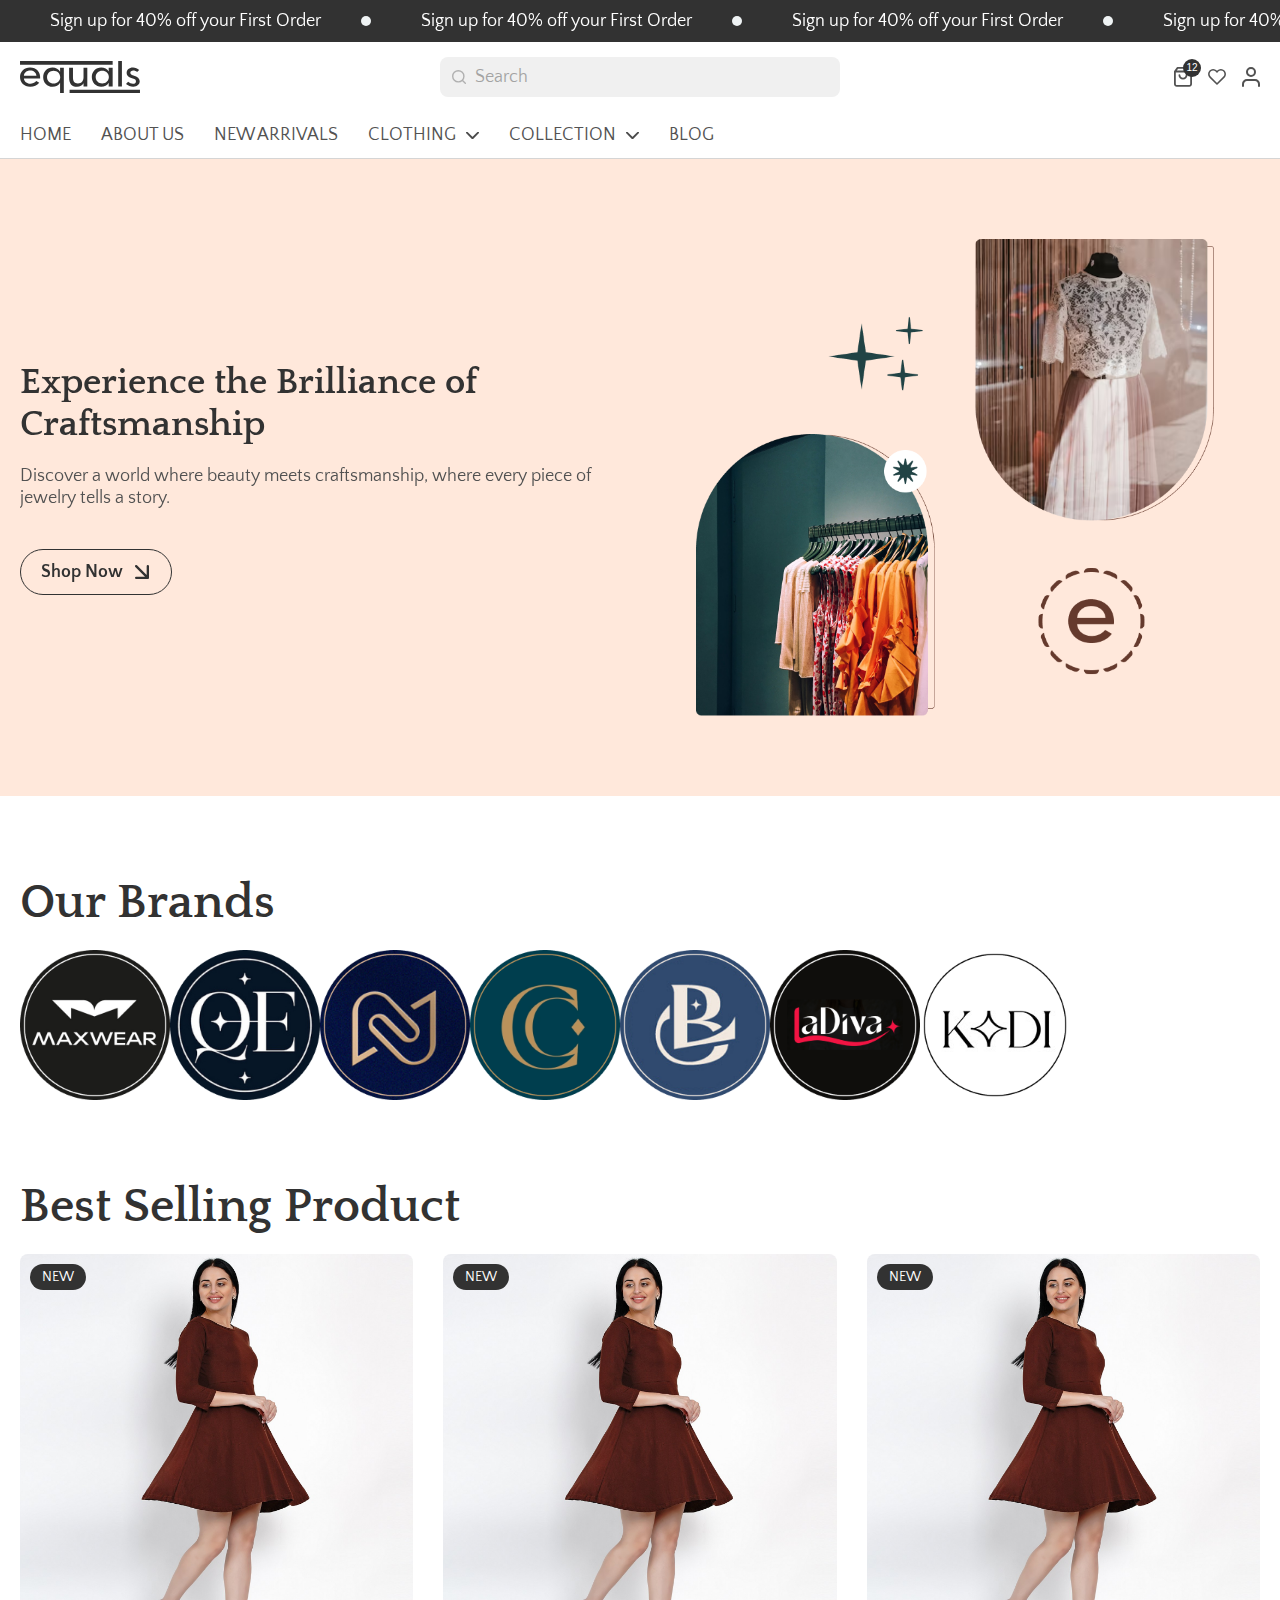
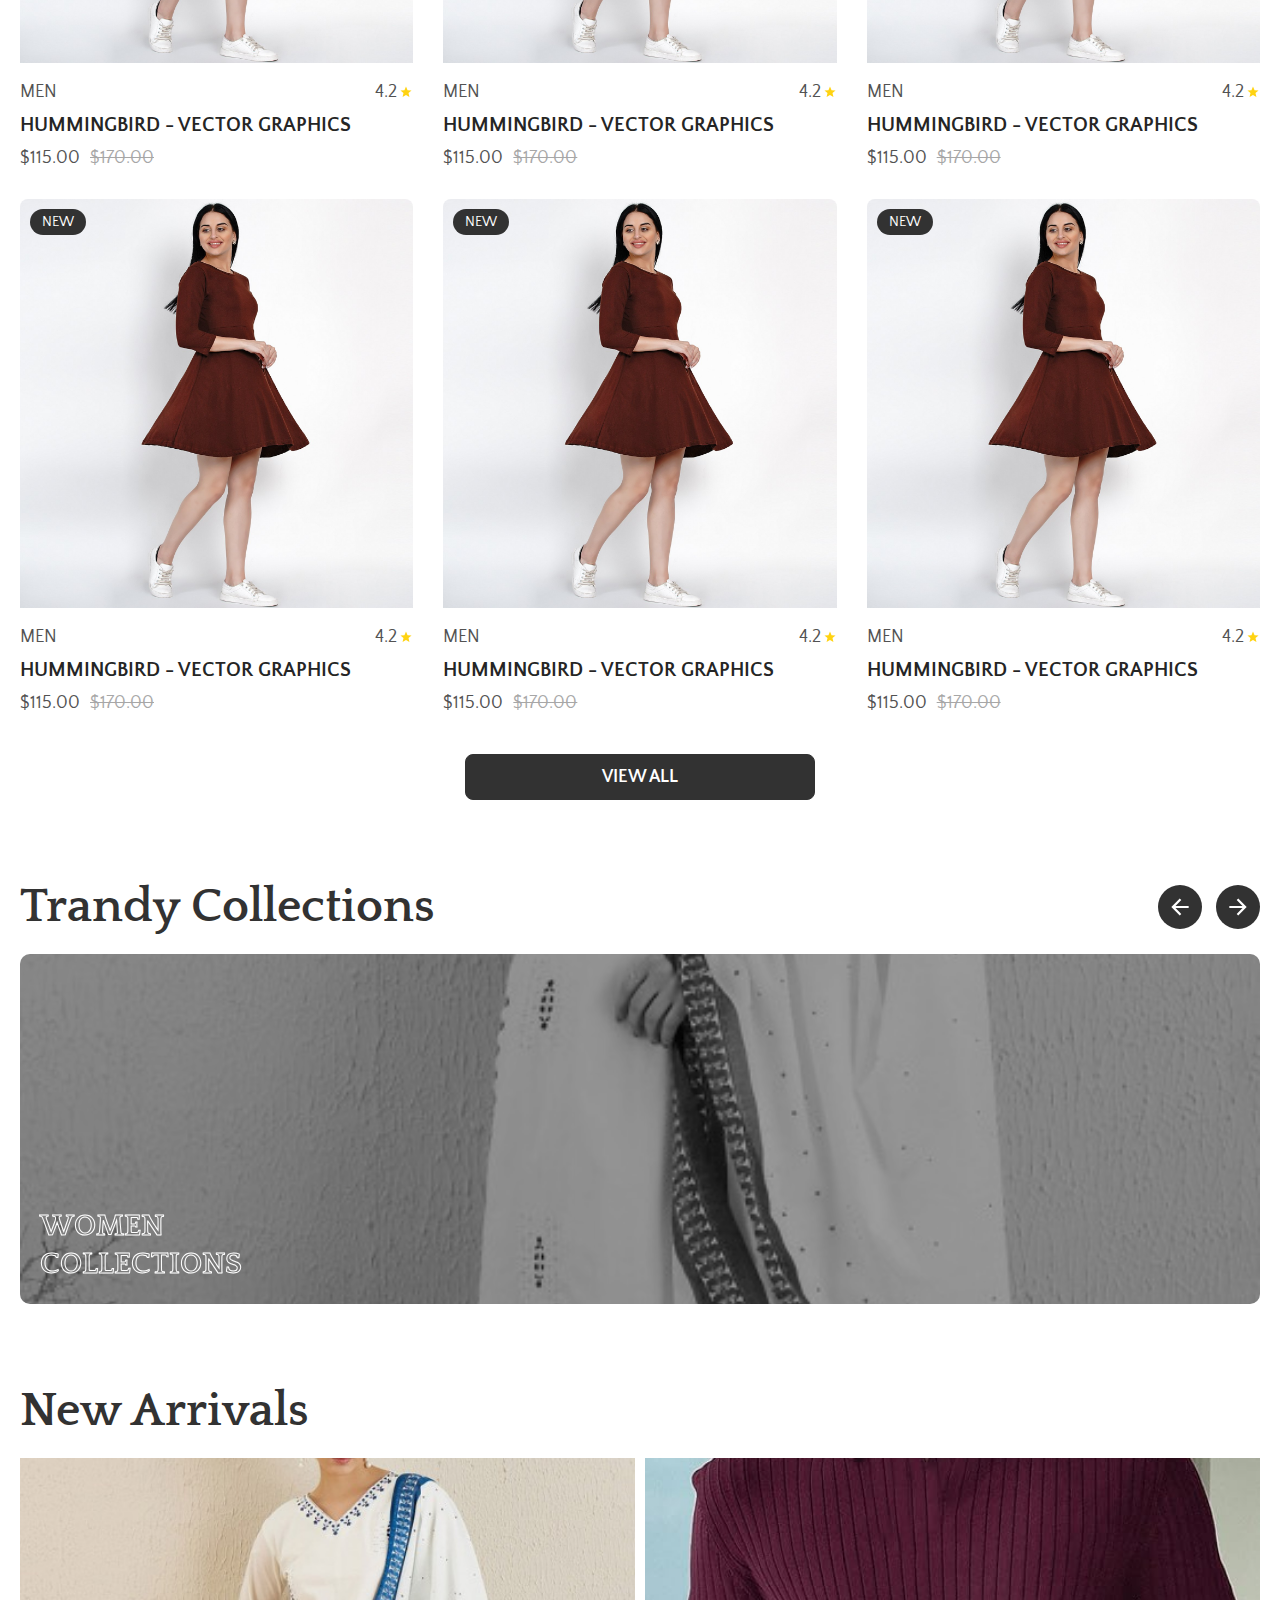
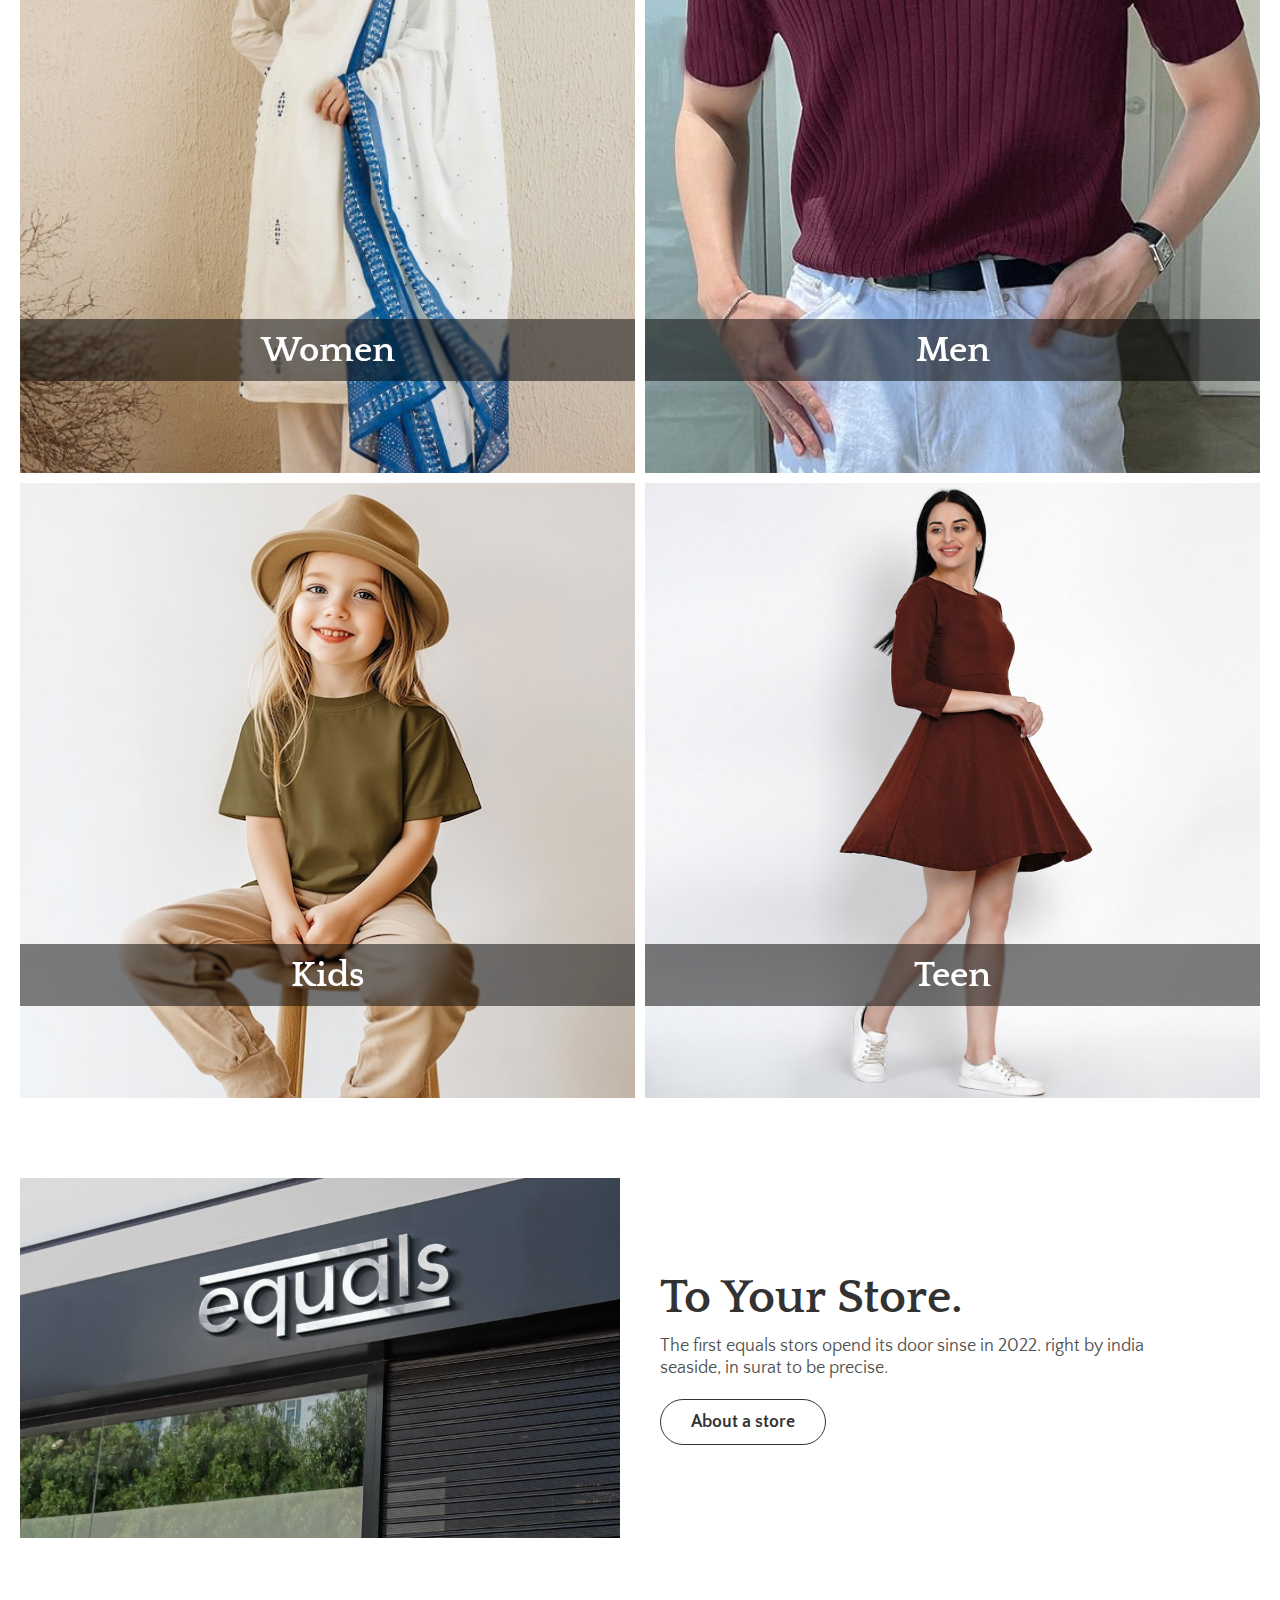
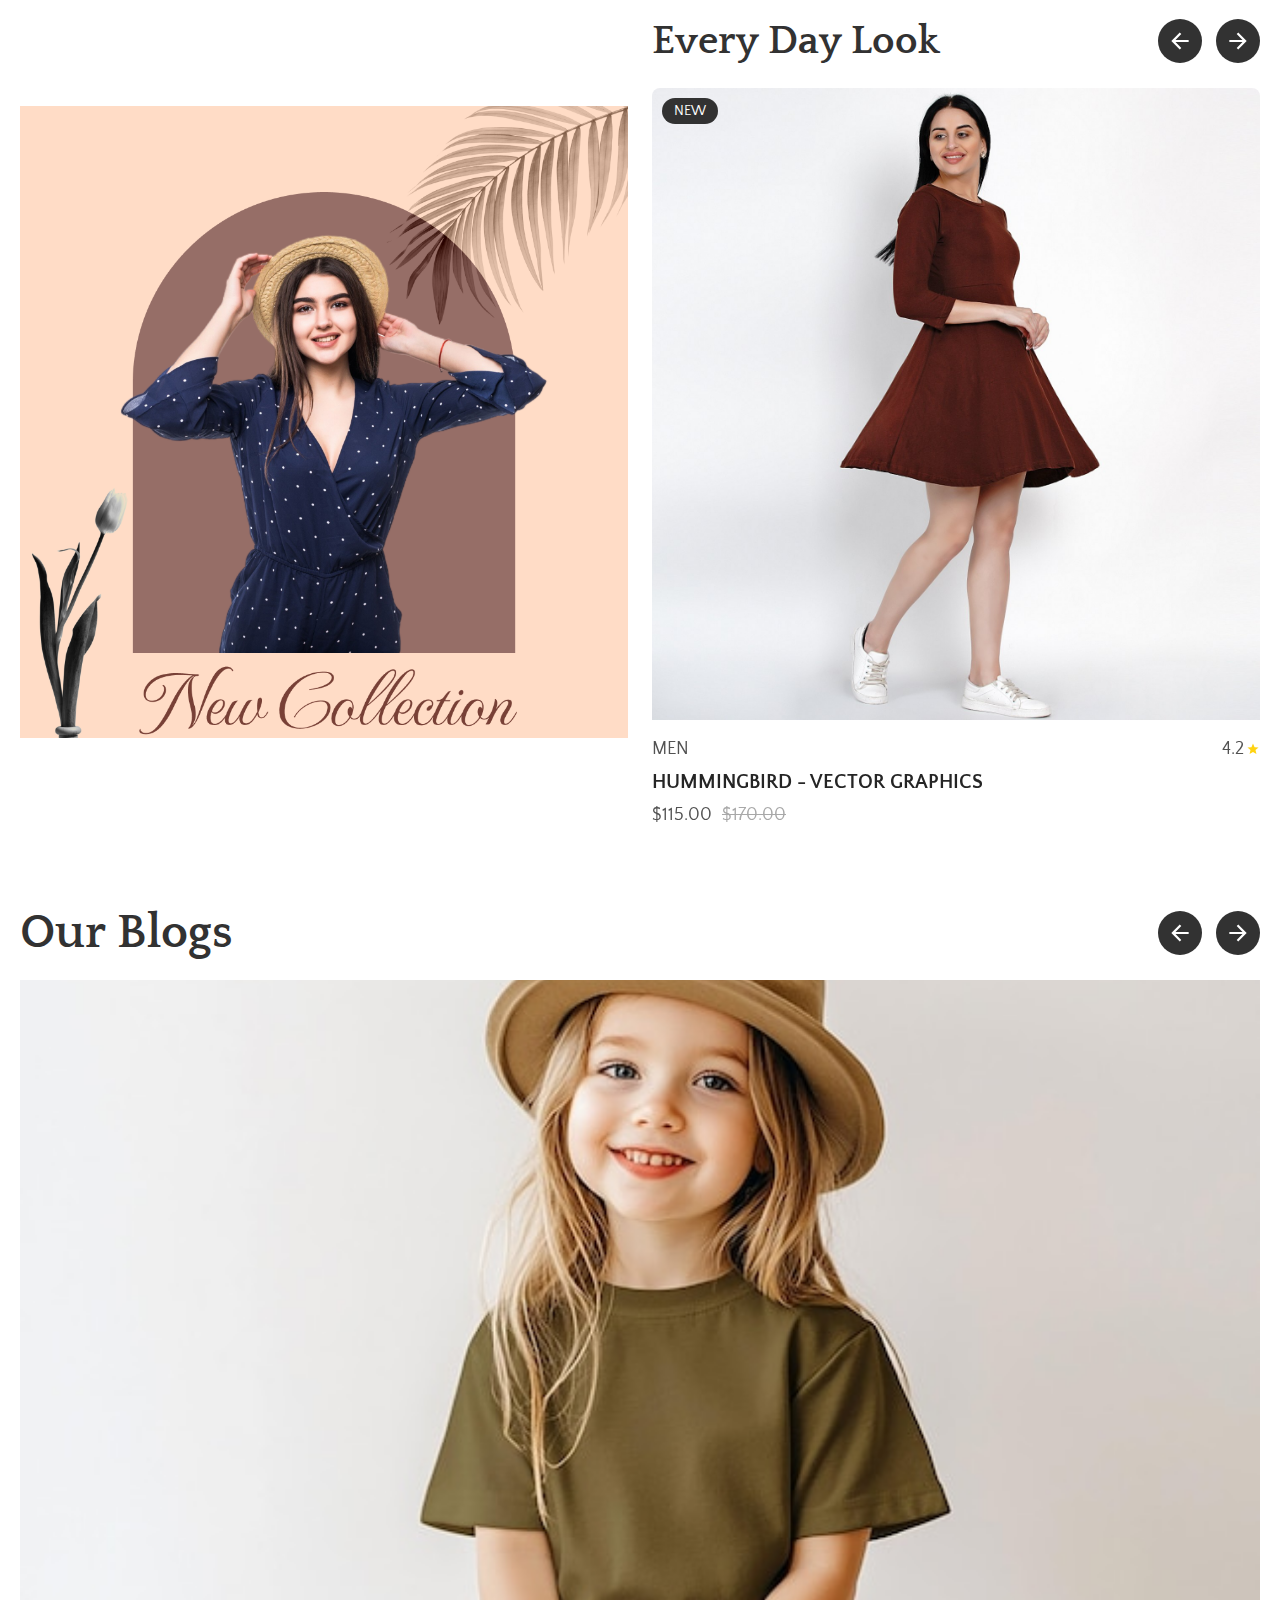
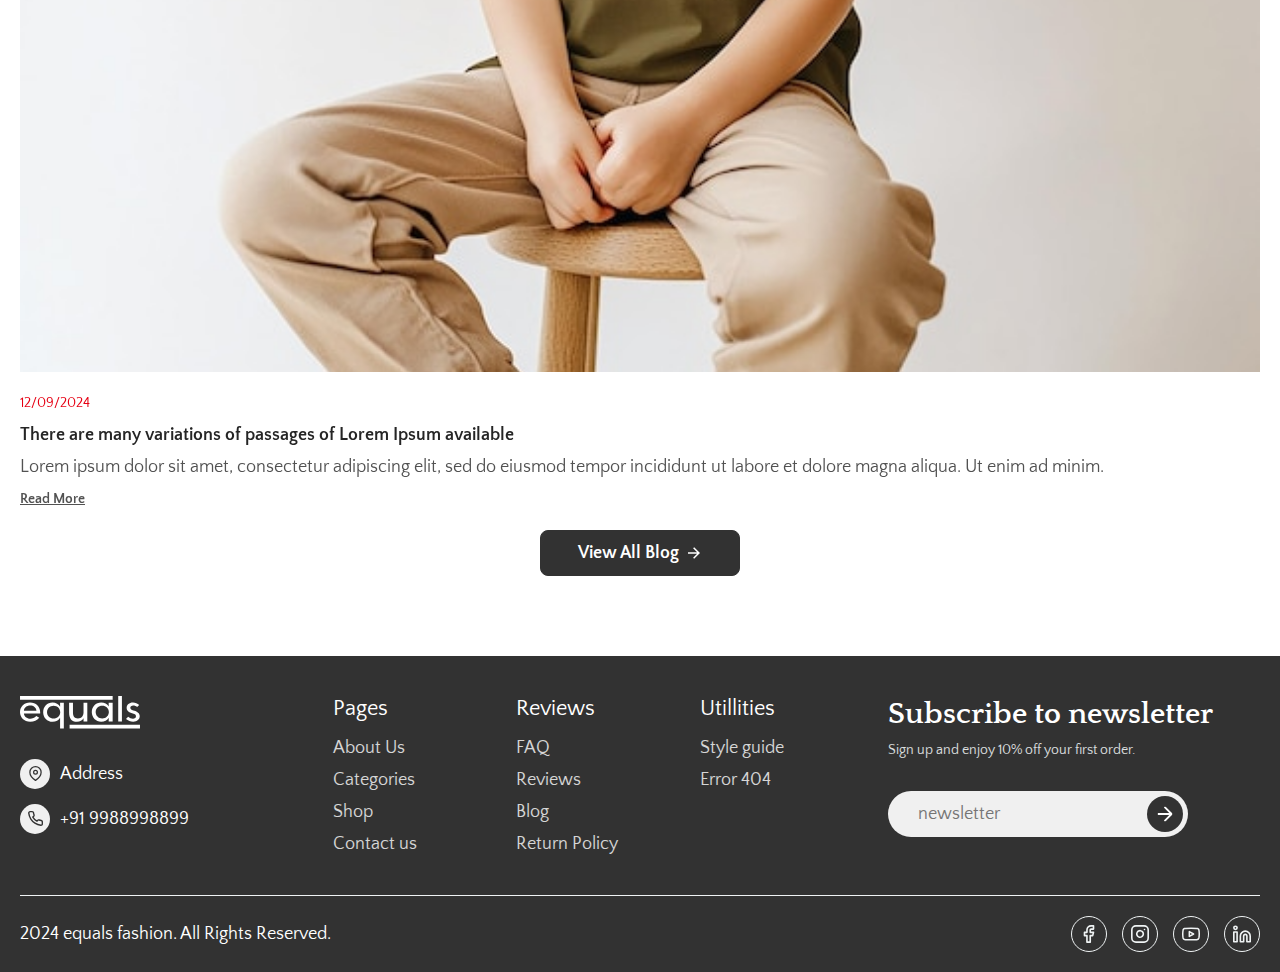
==== commit 3e71f398: "blog-artical done" ====
--- a/index.html
+++ b/index.html
@@ -1458,11 +1458,7 @@
                         <a href="#">There are many variations of passages of Lorem Ipsum available</a>
                       </div>
                       <div class="blog-desc">Lorem ipsum dolor sit amet, consectetur adipiscing elit, sed do eiusmod tempor incididunt ut labore et dolore magna aliqua. Ut enim ad minim.</div>
-                      <div class="read-more">
-                        <a href="#" class="btn btn-icons btn-fill">Read More
-                          <div class="icons"><svg xmlns="http://www.w3.org/2000/svg" viewBox="0 0 24 24" fill="currentColor"><path d="M16.1716 10.9999L10.8076 5.63589L12.2218 4.22168L20 11.9999L12.2218 19.778L10.8076 18.3638L16.1716 12.9999H4V10.9999H16.1716Z"></path></svg></div>
-                        </a>
-                      </div>
+                      <div class="read-more"><a href="#" class="">Read More</a></div>
                     </div>
                 </div>
                 <div class="swiper-slide blog-post-item">
@@ -1477,11 +1473,7 @@
                         <a href="#">There are many variations of passages of Lorem Ipsum available</a>
                       </div>
                       <div class="blog-desc">Lorem ipsum dolor sit amet, consectetur adipiscing elit, sed do eiusmod tempor incididunt ut labore et dolore magna aliqua. Ut enim ad minim.</div>
-                      <div class="read-more">
-                        <a href="#" class="btn btn-icons btn-fill">Read More
-                          <div class="icons"><svg xmlns="http://www.w3.org/2000/svg" viewBox="0 0 24 24" fill="currentColor"><path d="M16.1716 10.9999L10.8076 5.63589L12.2218 4.22168L20 11.9999L12.2218 19.778L10.8076 18.3638L16.1716 12.9999H4V10.9999H16.1716Z"></path></svg></div>
-                        </a>
-                      </div>
+                      <div class="read-more"><a href="#" class="">Read More</a></div>
                     </div>
                 </div>
                 <div class="swiper-slide blog-post-item">
@@ -1496,16 +1488,18 @@
                         <a href="#">There are many variations of passages of Lorem Ipsum available</a>
                       </div>
                       <div class="blog-desc">Lorem ipsum dolor sit amet, consectetur adipiscing elit, sed do eiusmod tempor incididunt ut labore et dolore magna aliqua. Ut enim ad minim.</div>
-                      <div class="read-more">
-                        <a href="#" class="btn btn-icons btn-fill">Read More
-                          <div class="icons"><svg xmlns="http://www.w3.org/2000/svg" viewBox="0 0 24 24" fill="currentColor"><path d="M16.1716 10.9999L10.8076 5.63589L12.2218 4.22168L20 11.9999L12.2218 19.778L10.8076 18.3638L16.1716 12.9999H4V10.9999H16.1716Z"></path></svg></div>
-                        </a>
-                      </div>
+                      <div class="read-more"><a href="#" class="">Read More</a></div>
                     </div>
                 </div>
 
                 
               </div>
+            </div>
+            <div class="blog-view-all text-center">
+              <a href="#" class="btn btn-icons btn-fill">
+                View All Blog
+                <div class="icons"><svg xmlns="http://www.w3.org/2000/svg" viewBox="0 0 24 24" fill="currentColor"><path d="M16.1716 10.9999L10.8076 5.63589L12.2218 4.22168L20 11.9999L12.2218 19.778L10.8076 18.3638L16.1716 12.9999H4V10.9999H16.1716Z"></path></svg></div>
+              </a>
             </div>
           </div>
        </section>
--- a/assets/css/style.css
+++ b/assets/css/style.css
@@ -571,6 +571,9 @@
   color: #bbbbbb;
   margin-left: 10px;
 }
+.breadcrumb li *{
+  font: var(--fs2);
+}
 .breadcrumb li > a:hover{
   color: var(--black);
 }
@@ -583,6 +586,7 @@
     left: 150%;
   }
 }
+
 /* ==========================================================
                   Index Page
 ==========================================================*/
@@ -608,6 +612,118 @@
 
 /* ==========================================================
                       About Page
+==========================================================*/
+/* ==========================================================
+                      BLOG ARTICAL Page
+==========================================================*/
+.blog-artical-section{
+  margin-top: -60px;
+  position: relative;
+  /* z-index: 5; */
+}
+.blog-artical-section .container{
+  max-width: 900px;
+}
+.blog-artical-section .artical-wpr{
+  background-color: var(--white);
+  padding: 30px;
+}
+.blog-artical-section .artical-date{ 
+  color: #e60013;
+}
+.blog-artical-section  .title{
+  color: var(--black);
+}
+.blog-artical-section .artical-wpr > :not(:last-child){
+  margin-bottom: 16px;
+}
+.blog-artical-section .artical-wpr .artical-image{
+  padding-bottom: 80%;
+}
+.blog-artical-section .artical-social .social-media{
+  gap: 10px;
+}
+.blog-artical-section .artical-social .social-media a{
+  height: 30px;
+  width: 30px;
+  display: flex;
+  align-items: center;
+  justify-content: center;
+  color: var(--black);
+  border: 1px solid var(--black);
+  padding: 5px;
+  border-radius: 50%;
+}
+.blog-artical-section .artical-social .social-media a:hover{
+  background-color: var(--black);
+  color: var(--white);
+}
+.artical-comment{
+  margin-top: 40px;
+}
+.comment-list .comment-items{
+  padding: 30px 0;
+  font-size: 14px;
+}
+.comment-list .comment-items:not(:last-child){
+  border-bottom: 1px solid var(--border-color);
+}
+.comment-list .comment-items .comment-line{
+  margin-bottom: 15px;
+}
+.comment-list .comment-items .comment-details{
+  gap: 20px;
+}
+.write-comment-box{
+  margin-top: 80px;
+}
+.write-comment-box .heading .title{
+  margin-bottom: 15px;
+}
+.write-comment-box .heading p{
+  font-size: 14px;
+}
+.write-comment-box .heading p a{
+  display: inline-block;
+  text-decoration: underline;
+}
+.write-comment-box .heading p a:hover{
+  text-decoration: none;
+}
+.comment-form {
+  display: flex; 
+  justify-content: space-between;
+  flex-wrap: wrap;
+  gap: 20px;
+  margin-top: 40px;
+}
+.comment-form .form-grp:nth-child(1),
+.comment-form .form-grp:nth-child(2){
+  flex: 1;
+  max-width: 50%;
+}
+.comment-form .form-grp,
+.comment-form .form-grp:nth-child(3){
+  width: 100%;
+}
+.comment-form .form-grp label{
+  margin-bottom: 10px;
+  display: block;
+}
+.comment-form .form-grp textarea{
+  width: 100%;
+  border: 0;
+  padding: 5px 15px;
+  border-radius: 8px;
+  background-color: #F0F0F0; 
+  font: var(--p);
+}
+.comment-form .form-grp .btn{
+  max-width: 150px;
+  width: 100%;
+}
+/* ==========================================================
+                      BLOG ARTICAL Page
 ==========================================================*/
 
 /* ==========================================================
@@ -763,6 +879,12 @@
   }
   .drawer-wpr { 
     width: min(100%, 440px);
+  }
+  .blog-artical-section {
+    margin-top: 20px;
+  }
+  .blog-artical-section .artical-wpr{
+    padding: 0 0 30px 0;
   }
 }
 @media screen and (max-width:575px) { 
@@ -807,6 +929,20 @@
   .drawer-wpr{
     width: 100%;
   }
+  .comment-list .comment-items {
+    padding: 20px 0;
+  }
+  .write-comment-box {
+    margin-top: 20px;
+  }
+  .comment-form {
+    gap: 14px;
+    margin-top: 20px;
+  }
+  .comment-form .form-grp:nth-child(1), .comment-form .form-grp:nth-child(2) {
+    flex: inherit;
+    max-width: 100%;
+  } 
   
 }
  --- a/assets/css/hero-banner.css
+++ b/assets/css/hero-banner.css
@@ -118,11 +118,17 @@
     color: var(--white);
     letter-spacing: 3px;
 }
+.sm-banner-wpr .breadcrumb-section{
+    margin-top: 16px;
+}
 .sm-banner-wpr .breadcrumb{
-    color: #e0e0e0;
-}
+    color: #c5c5c5;
+    justify-content: center;
+    /* font-size: 16px; */
+}
+ 
 .sm-banner-wpr .breadcrumb li > a:hover{
-    color: var(--black);
+    color: var(--white);
   }
 @media screen and (max-width:1280px) { 
     .banner-content .heading h2 {
--- a/assets/css/blog-post.css
+++ b/assets/css/blog-post.css
@@ -10,15 +10,15 @@
 
 .blog-cont .blog-date{
     font-size: 14px;
-    color: #c77735;
+    color: #e60013;
 }
 .blog-cont .blog-title a{
     font-weight: bold;
-    color: var(--primary-color);
+    color: var(--black);
     overflow: hidden;
     text-overflow: ellipsis;
     display: -webkit-box;
-    -webkit-line-clamp: 1;
+    -webkit-line-clamp: 2;
     -webkit-box-orient: vertical;
 }
 .blog-cont .blog-title a:hover{
@@ -34,7 +34,21 @@
 .blog-cont .read-more{
     display: flex; 
 }
-.blog-cont .read-more .btn{
-    font-size: 14px;
-    height: 36px;
+.blog-cont .read-more a{
+    font-size: 14px; 
+    text-decoration: underline;
+    font-weight: bold;
+}
+.blog-cont .read-more a:hover{
+    color: var(--black);
+    text-decoration: none;
+}
+.blog-view-all{
+    margin-top: 20px;
+}
+.blog-view-all .btn{
+    display: inline-flex;
+    max-width: 200px;
+    width: 100%;
+    margin: 0 auto;
 }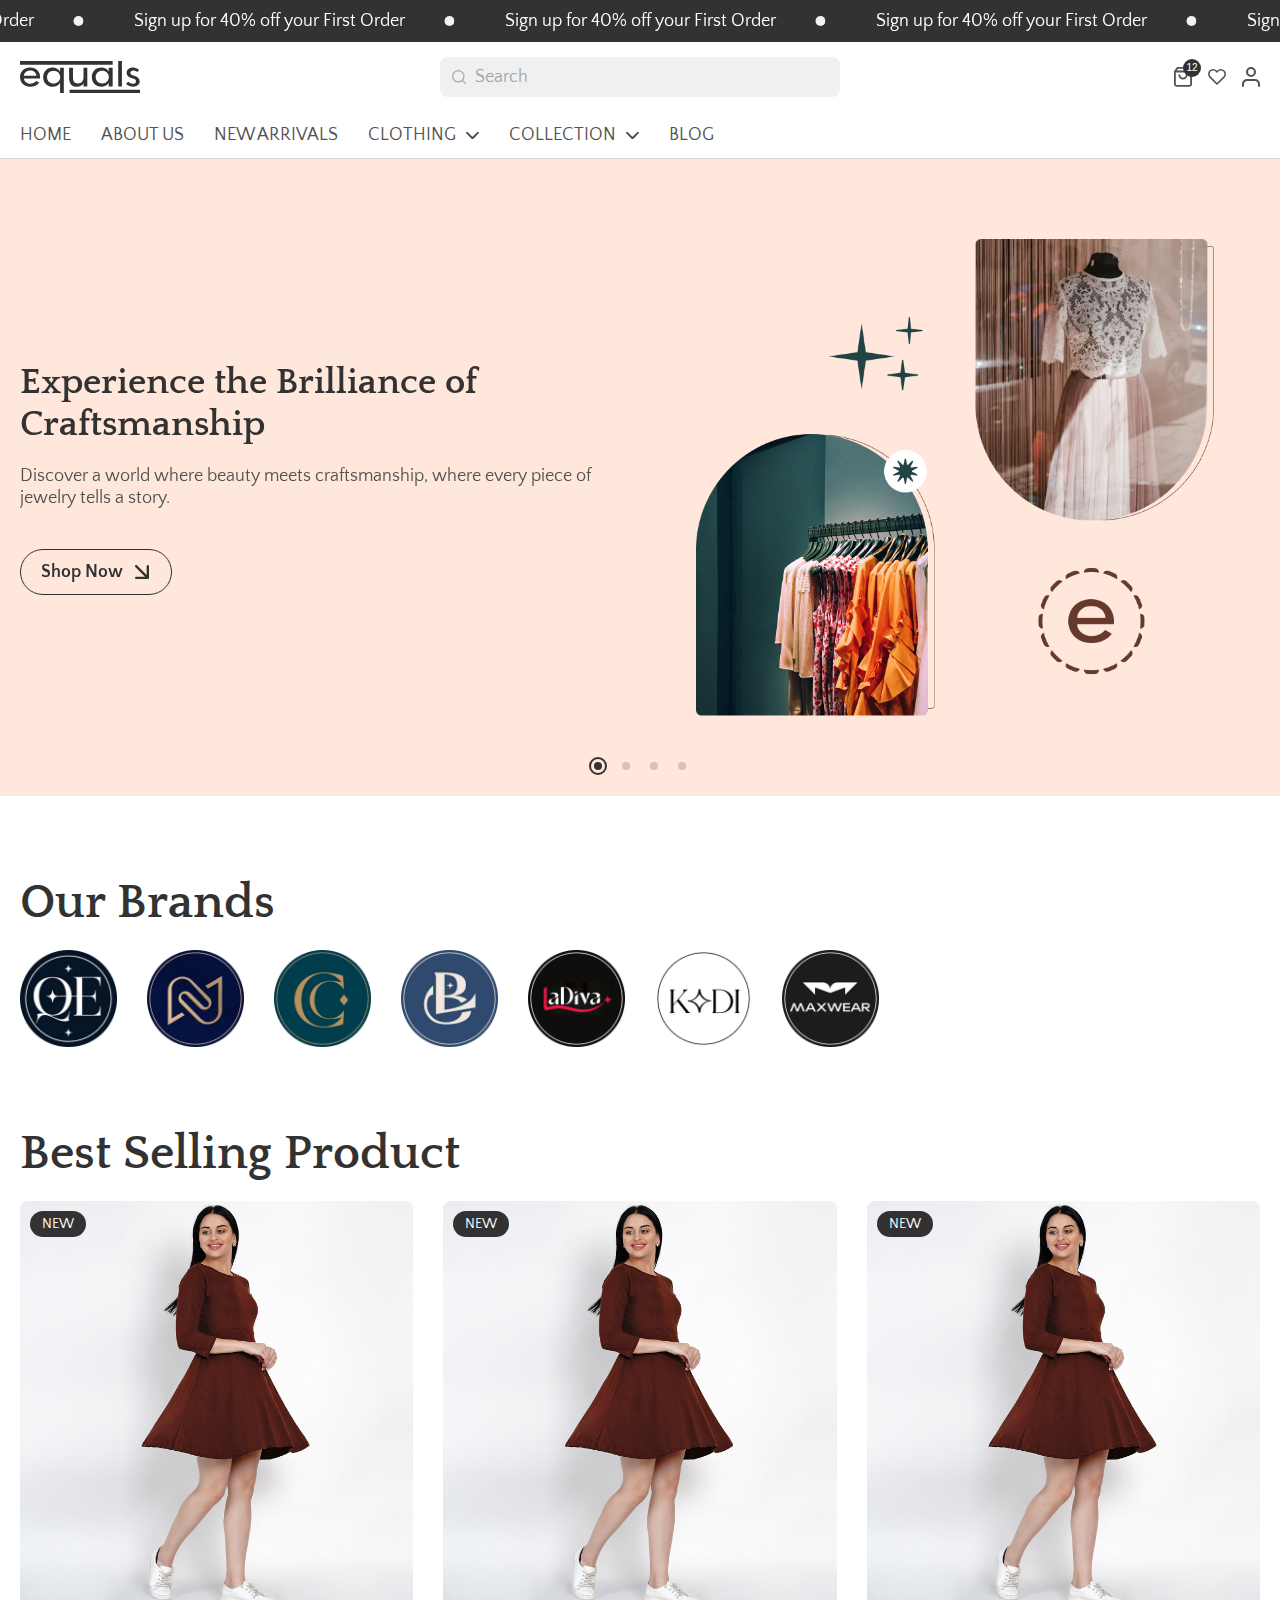
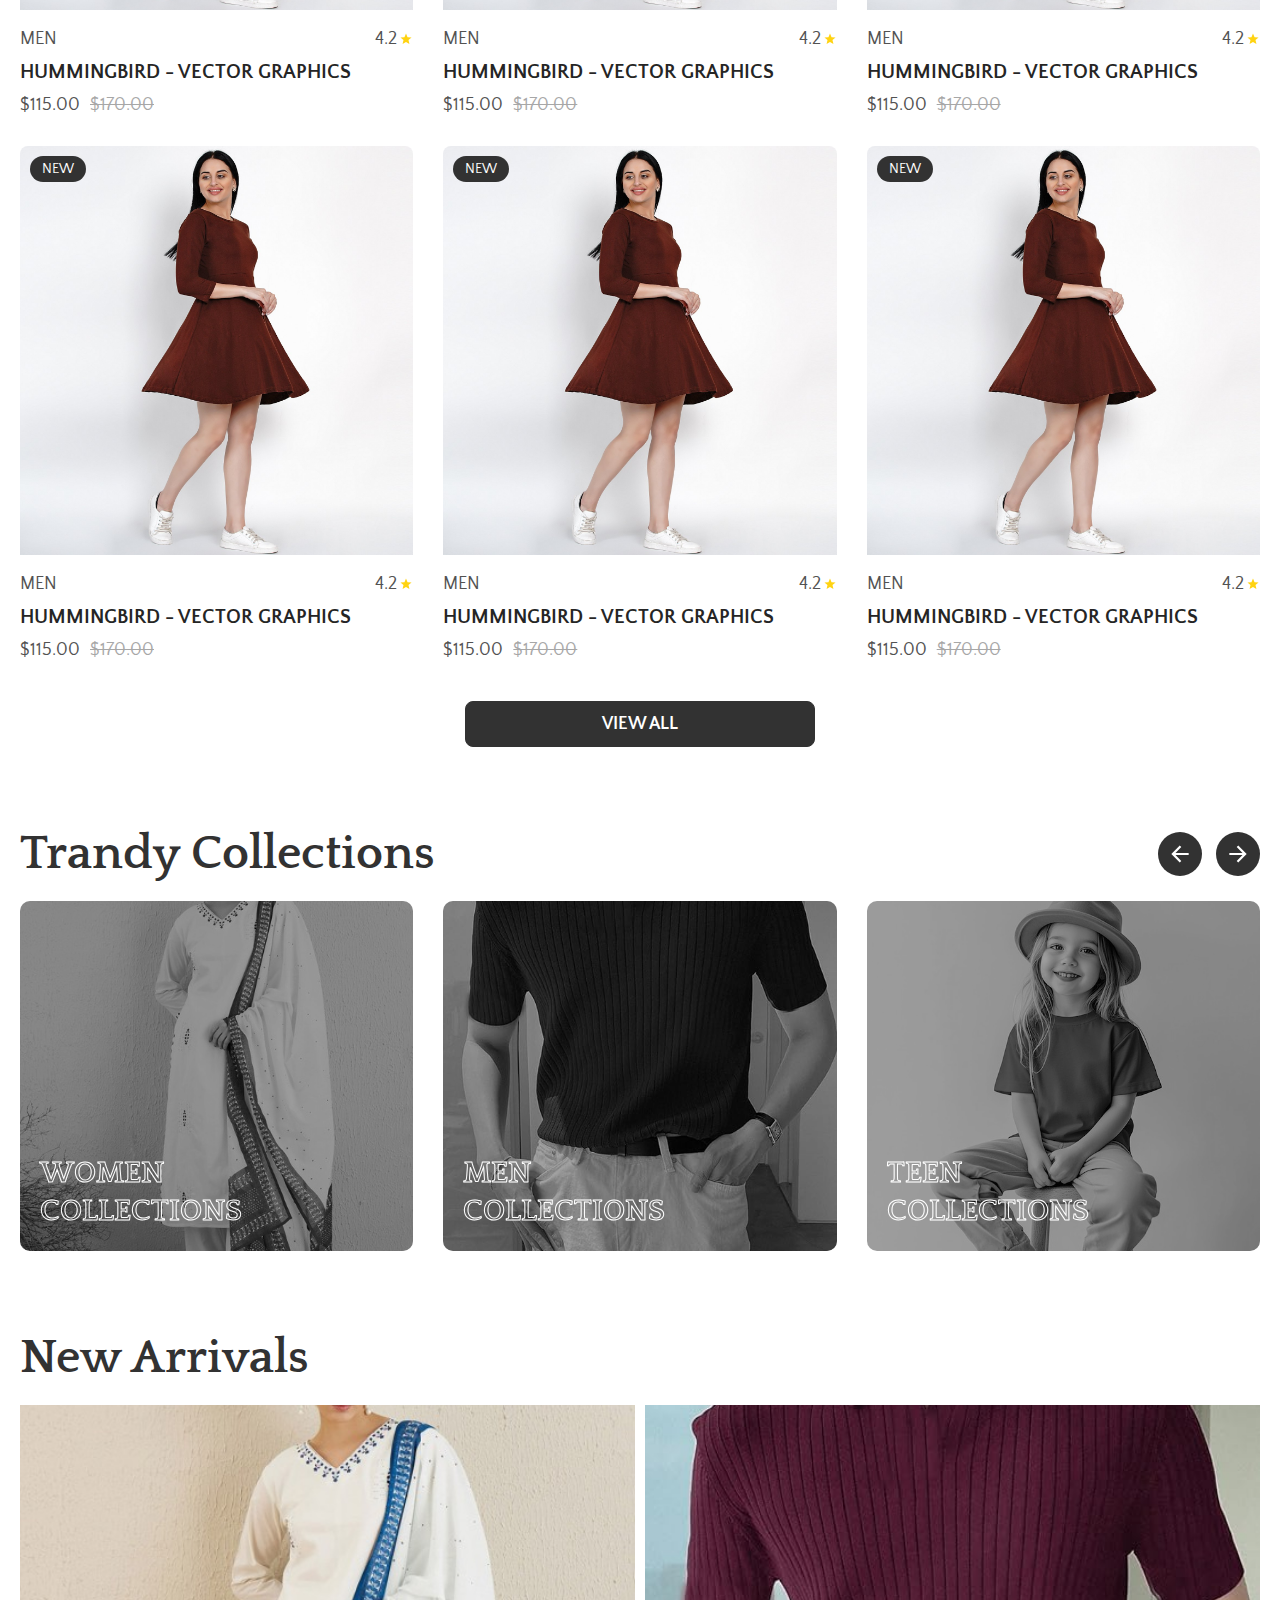
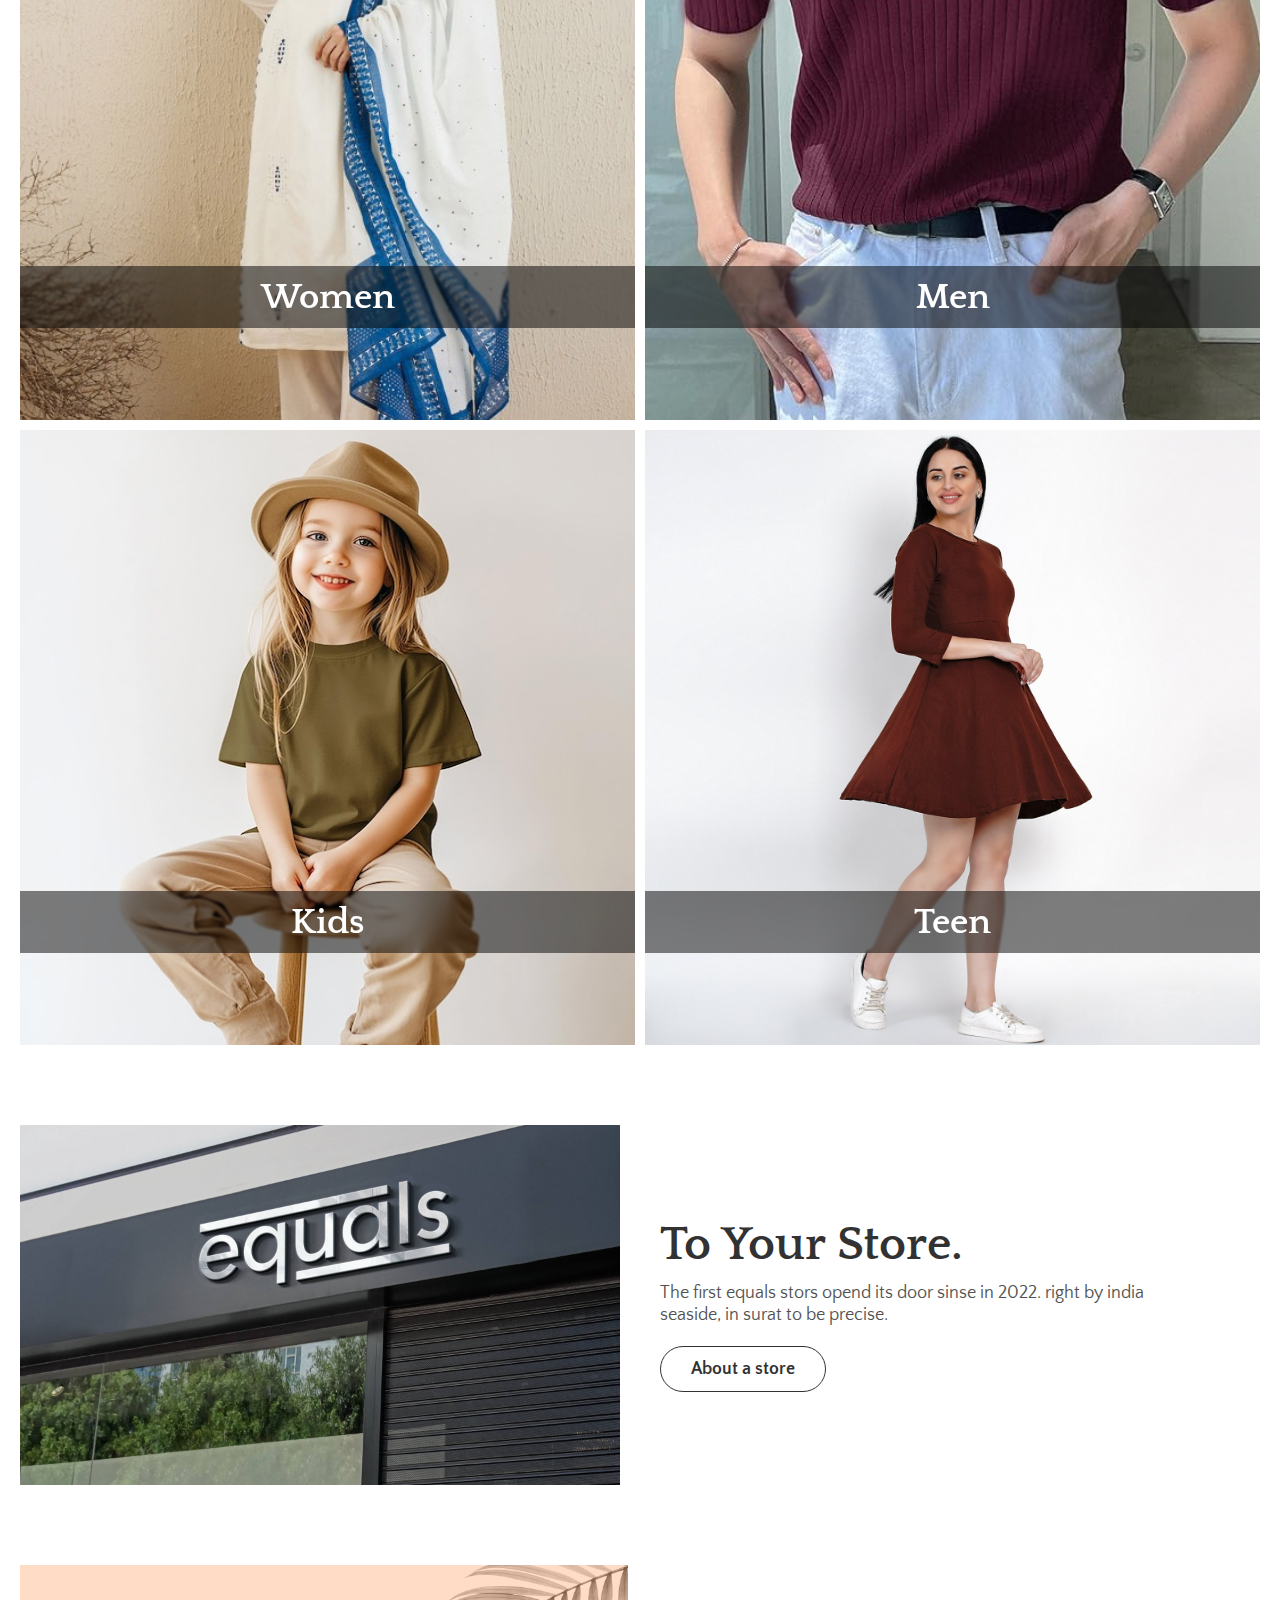
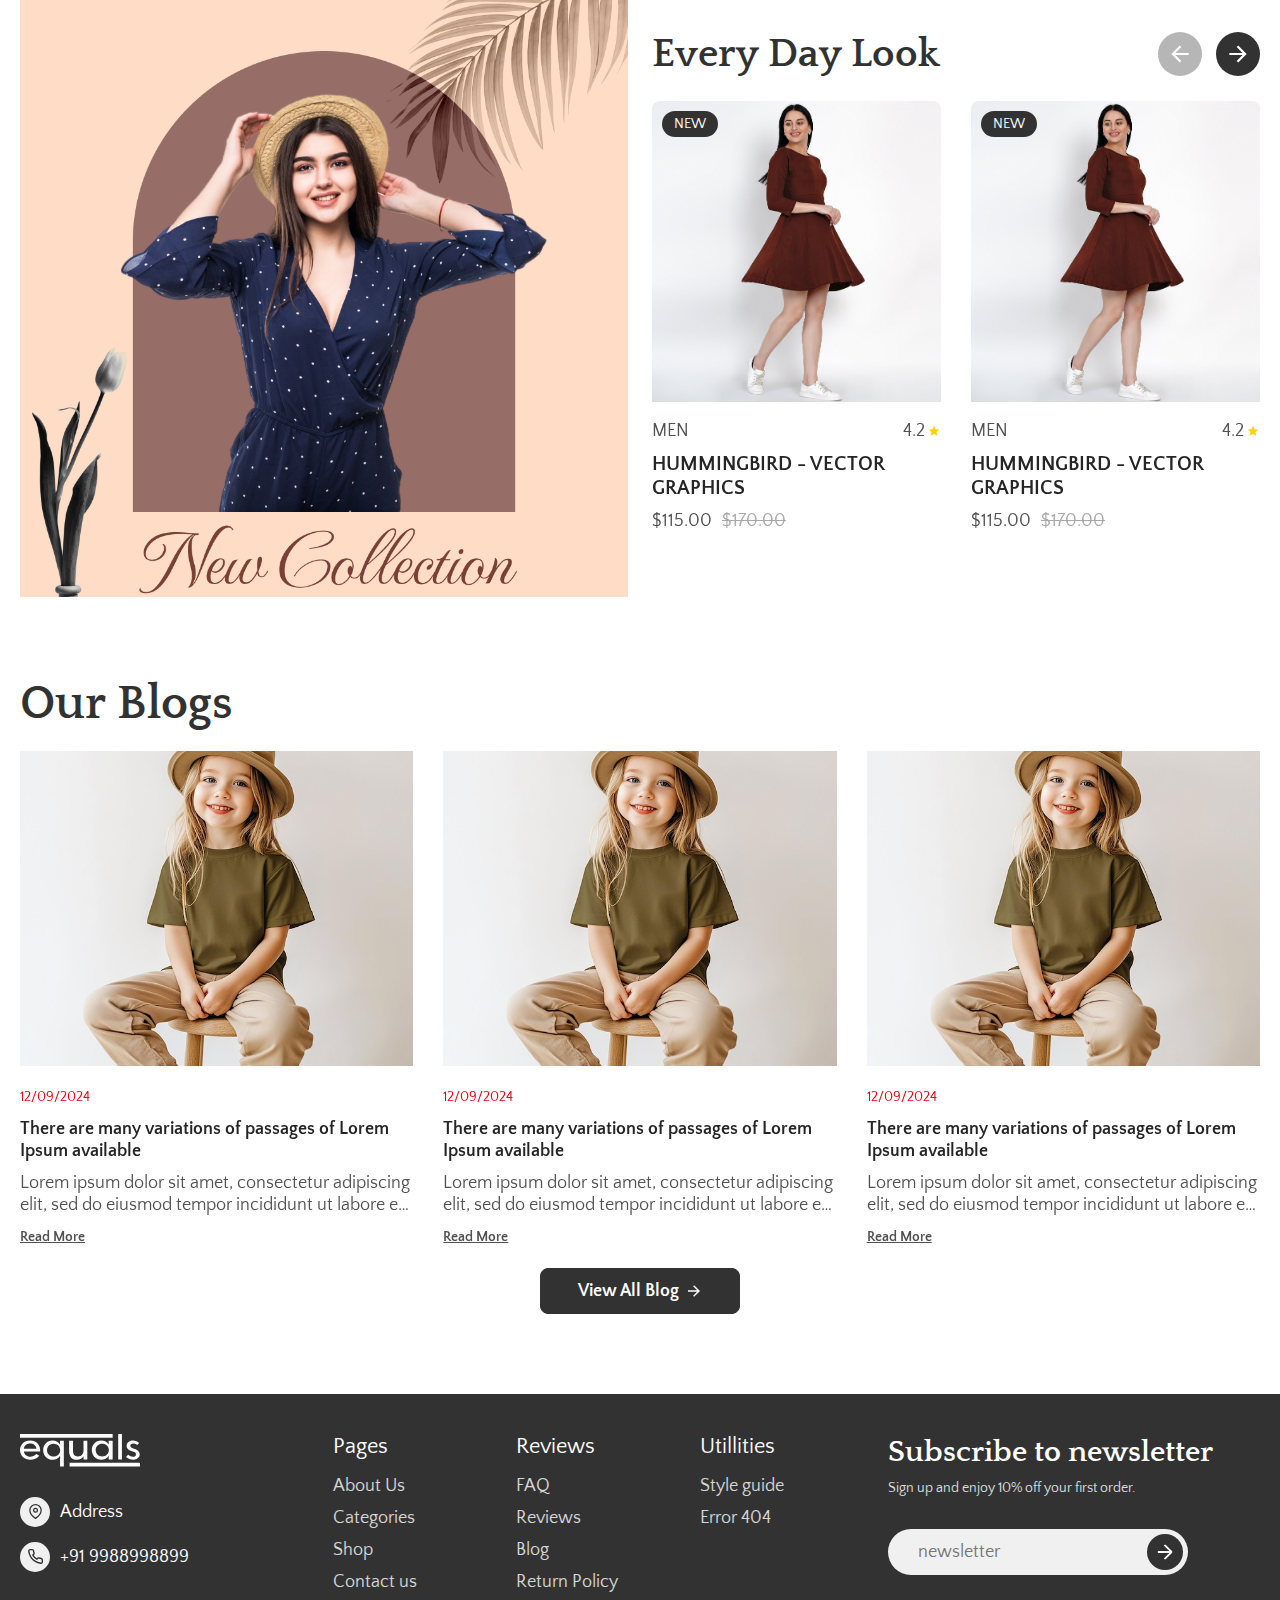
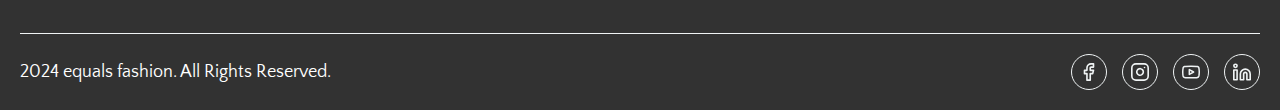
==== commit c5d1b5e8: "colection done & cart popup, header Changes" ====
--- a/index.html
+++ b/index.html
@@ -173,7 +173,7 @@
                   </button>
                 </li>
                 <li class="header-cart-li">
-                  <button class="cart-icons" data-cart-items="12">
+                  <button class="cart-icons" data-open-popup="#cart-sidebar" data-cart-items="12">
                     <svg
                       width="40"
                       height="44"
@@ -1774,75 +1774,70 @@
     <!-- Footer End -->
 
     <!-- START CART POPUP -->
-     <div id="cart-sidebar" class="sidebar-drawer">
-      <form action="#"  class="drawer-wpr">
-        <div class="drawer-header flex justify-between align-center">
-          <h6 class="">CART (2)</h6>
-          <div class="close-icons">
-            <svg xmlns="http://www.w3.org/2000/svg" viewBox="0 0 24 24" fill="currentColor"><path d="M10.5859 12L2.79297 4.20706L4.20718 2.79285L12.0001 10.5857L19.793 2.79285L21.2072 4.20706L13.4143 12L21.2072 19.7928L19.793 21.2071L12.0001 13.4142L4.20718 21.2071L2.79297 19.7928L10.5859 12Z"></path></svg>
+      <div id="cart-sidebar" class="sidebar-drawer">
+        <form action="#"  class="drawer-wpr">
+          <div class="drawer-header flex justify-between align-center">
+            <h6 class="">CART (2)</h6>
+            <div class="close-icons" data-close-popup="#cart-sidebar">
+              <svg xmlns="http://www.w3.org/2000/svg" viewBox="0 0 24 24" fill="currentColor"><path d="M10.5859 12L2.79297 4.20706L4.20718 2.79285L12.0001 10.5857L19.793 2.79285L21.2072 4.20706L13.4143 12L21.2072 19.7928L19.793 21.2071L12.0001 13.4142L4.20718 21.2071L2.79297 19.7928L10.5859 12Z"></path></svg>
+            </div>
           </div>
-        </div>
-        <div class="drawer-body">
-          <ul class="cart-dwr-ul">
-            <li class="cart-dwr-li">
-              <div class="cart-dwr-image">
-                <a href="#" class="img-box">
-                  <img src="assets/images/arrival-4.png" alt="" class="img-cover">
-                </a>
-              </div>
-              <div class="cart-dwr-cont">
-                <div class="product-name text-uppercase">
-                  <a href="#">Hummingbird - Vector graphics</a>
-                </div>
-                <div class="product-price flex align-center">
-                  <div class="sell-price">$115.00</div>
-                  <div class="compare-price text-delete">$170.00</div>
-                </div>
-                <div class="pro-more-info flex">
-                  <span data-info-tag="Color">Blue</span>
-                  <span data-info-tag="Size">XL</span>
-                </div>
-                <div class="pro-action flex align-center justify-between">
-                  <div class="pro-qty-wpr"> 
-                    <button class="qty-btn qty-minus">
-                      <svg xmlns="http://www.w3.org/2000/svg" viewBox="0 0 24 24" fill="currentColor"><path d="M5 11V13H19V11H5Z"></path></svg>
+          <div class="drawer-body">
+            <ul class="cart-dwr-ul">
+              <li class="cart-dwr-li">
+                <div class="cart-dwr-image">
+                  <a href="#" class="img-box">
+                    <img src="assets/images/arrival-4.png" alt="" class="img-cover">
+                  </a>
+                </div>
+                <div class="cart-dwr-cont">
+                  <div class="product-name text-uppercase">
+                    <a href="#">Hummingbird - Vector graphics</a>
+                  </div>
+                  <div class="product-price flex align-center">
+                    <div class="sell-price">$115.00</div>
+                    <div class="compare-price text-delete">$170.00</div>
+                  </div>
+                  <div class="pro-more-info flex">
+                    <span data-info-tag="Color">Blue</span>
+                    <span data-info-tag="Size">XL</span>
+                  </div>
+                  <div class="pro-action flex align-center justify-between">
+                    <div class="pro-qty-wpr"> 
+                      <button class="qty-btn qty-minus">
+                        <svg xmlns="http://www.w3.org/2000/svg" viewBox="0 0 24 24" fill="currentColor"><path d="M5 11V13H19V11H5Z"></path></svg>
+                      </button>
+                      <input type="number" value="1" class="qty-input">
+                      <button class="qty-btn qty-plus">
+                        <svg xmlns="http://www.w3.org/2000/svg" viewBox="0 0 24 24" fill="currentColor"><path d="M11 11V5H13V11H19V13H13V19H11V13H5V11H11Z"></path></svg>
+                      </button> 
+                    </div>
+                    <button class="pro-remove">
+                      <svg xmlns="http://www.w3.org/2000/svg" viewBox="0 0 24 24" fill="currentColor"><path d="M7 4V2H17V4H22V6H20V21C20 21.5523 19.5523 22 19 22H5C4.44772 22 4 21.5523 4 21V6H2V4H7ZM6 6V20H18V6H6ZM9 9H11V17H9V9ZM13 9H15V17H13V9Z"></path></svg>
                     </button>
-                    <input type="number" value="1" class="qty-input">
-                    <button class="qty-btn qty-plus">
-                      <svg xmlns="http://www.w3.org/2000/svg" viewBox="0 0 24 24" fill="currentColor"><path d="M11 11V5H13V11H19V13H13V19H11V13H5V11H11Z"></path></svg>
-                    </button> 
-                  </div>
-                  <button class="pro-remove">
-                    <svg xmlns="http://www.w3.org/2000/svg" viewBox="0 0 24 24" fill="currentColor"><path d="M7 4V2H17V4H22V6H20V21C20 21.5523 19.5523 22 19 22H5C4.44772 22 4 21.5523 4 21V6H2V4H7ZM6 6V20H18V6H6ZM9 9H11V17H9V9ZM13 9H15V17H13V9Z"></path></svg>
-                  </button>
-                </div>
-              </div>
-            </li>
-          </ul>
-        </div>
-        <div class="drawer-footer">
-          <div class="cart-dwr-total flex align-center justify-between">
-            <span>Total</span>
-            <span class="price">$358.00</span>
+                  </div>
+                </div>
+              </li>
+            </ul>
           </div>
-          <div class="cart-dwr-btn-wpr flex align-center justify-between">
-            <button class="btn continue-shopping">Continue shopping</button>
-            <a href="#" class="btn btn-fill btn-icons">
-              Go to checkout
-              <div class="icons"><svg xmlns="http://www.w3.org/2000/svg" viewBox="0 0 24 24" fill="currentColor"><path d="M16.1716 10.9999L10.8076 5.63589L12.2218 4.22168L20 11.9999L12.2218 19.778L10.8076 18.3638L16.1716 12.9999H4V10.9999H16.1716Z"></path></svg></div>
-            </a>
+          <div class="drawer-footer">
+            <div class="cart-dwr-total flex align-center justify-between">
+              <span>Total</span>
+              <span class="price">$358.00</span>
+            </div>
+            <div class="cart-dwr-btn-wpr flex align-center justify-between">
+              <button class="btn continue-shopping" data-close-popup="#cart-sidebar" type="button">Continue shopping</button>
+              <a href="#" class="btn btn-fill btn-icons">
+                Go to checkout
+                <div class="icons"><svg xmlns="http://www.w3.org/2000/svg" viewBox="0 0 24 24" fill="currentColor"><path d="M16.1716 10.9999L10.8076 5.63589L12.2218 4.22168L20 11.9999L12.2218 19.778L10.8076 18.3638L16.1716 12.9999H4V10.9999H16.1716Z"></path></svg></div>
+              </a>
+            </div>
           </div>
-        </div>
-      </form>
-    </div>
+        </form>
+      </div>
     <!-- END CART POPUP -->
 
-    <script
-      src="https://cdnjs.cloudflare.com/ajax/libs/jquery/3.7.1/jquery.min.js"
-      integrity="sha512-v2CJ7UaYy4JwqLDIrZUI/4hqeoQieOmAZNXBeQyjo21dadnwR+8ZaIJVT8EE2iyI61OV8e6M8PP2/4hpQINQ/g=="
-      crossorigin="anonymous"
-      referrerpolicy="no-referrer"
-    ></script>
+    <script src="assets/js/jquery.min.js"></script>
     <!-- Third Party Js -->
     <script src="assets/js/swiper-bundale.min.js"></script> 
 
--- a/assets/css/style.css
+++ b/assets/css/style.css
@@ -587,6 +587,38 @@
   }
 }
 
+.pagination-wpr span,
+.pagination-wpr a{
+  width: 30px;
+  height: 36px;
+  border-radius: 2px;
+  display: flex;
+  align-items: center;
+  justify-content: center;
+  line-height: 1;
+}
+.pagination-wpr .pagination-btn:hover,
+.pagination-wpr span:hover,
+.pagination-wpr .page-items:not(.disabled) a:hover{
+  background-color: rgba(var(--color-primary-rgb),0.20);
+  /* color: var(--white); */
+}
+.pagination-wpr .page-items.disabled{
+  pointer-events: none;
+}
+.pagination-wpr .pagination-ul{
+  display: flex;
+  align-items: center;
+}
+.pagination-wpr .page-items,
+.pagination-wpr .pagination-btn{
+  margin: 0 4px;
+}
+.pagination-wpr .page-items a.active{
+  background-color: var(--black);
+  color: var(--white);
+}
+
 /* ==========================================================
                   Index Page
 ==========================================================*/
@@ -724,6 +756,221 @@
 }
 /* ==========================================================
                       BLOG ARTICAL Page
+==========================================================*/
+/* ==========================================================
+                      COLLECTION PAGE
+==========================================================*/
+ 
+.collection-wpr .cl-sortfilter {
+  display: flex;
+  align-items: center;
+  justify-content: space-between;
+  /* border-bottom: 1px solid var(--border-color); */
+}
+.collection-wpr .cl-sortfilter .title{
+  color: var(--heading-color);
+}
+ 
+.collection-wpr .sortfilter-wpr{
+  display: flex;
+  align-items: center;
+  gap: 10px;
+}
+.collection-wpr .filer-btn .btn{
+  padding: 0;
+  width: 44px;
+  height: 44px;
+  padding: 9px;
+}
+.sort-wpr select{
+  height: 44px;
+  padding: 2px 36px 2px 16px;
+  border: 1px solid var(--color-primary);
+  border-radius: 8px;
+  font: var(--p);
+  font-weight: 600;
+  background-image: url('data:image/svg+xml,<svg xmlns="http://www.w3.org/2000/svg" viewBox="0 0 24 24" fill="currentColor"><path d="M11.9999 13.1714L16.9497 8.22168L18.3639 9.63589L11.9999 15.9999L5.63599 9.63589L7.0502 8.22168L11.9999 13.1714Z"></path></svg>');
+  background-position: right 8px center;
+  background-repeat: no-repeat;
+  background-size: 20px;
+}
+.cl-filter-value{
+  margin-top: 20px;
+}
+.cl-filter-value .filter-val-ul{
+  gap: 10px;
+  width: 100%;
+}
+.cl-filter-value .filter-val-ul .filter-val-items{
+  background-color: #eeeeee;
+  border: 1px solid var(--border-color);
+  padding: 6px 8px;
+  gap: 4px;
+  border-radius: 4px; 
+  cursor: pointer;
+}
+
+.filter-val-items .remove-btn{
+  max-height: 22px;
+  width: 20px; 
+  border-radius: 0;
+  color: #aaaaaa;
+  padding: 4px;
+  flex-shrink: 0;
+}
+.filter-val-items .remove-btn:hover{
+  color: var(--black); 
+}
+
+.collection-product-wpr {
+  margin-top: 30px;
+}
+.collection-product-wpr .product-grp{
+  display: grid;
+  grid-template-columns: repeat(3, 1fr);
+  gap: 20px;
+}
+ 
+#filter-sidebar .btn {
+  width: 100%;
+  max-width: calc(50% - 8px);
+}
+.filter-dwr-ul .filter-dwr-li:not(:last-child){
+  margin-bottom: 14px;
+}
+.filter-dwr-ul .fltr-title {
+  color: var(--black); 
+  display: flex;
+  align-items: center;
+  justify-content: space-between;
+  width: 100%;
+  font: var(--p);
+  padding: 6px 0;
+}
+.filter-dwr-ul .fltr-title::after {
+  content: '';
+  width: 22px;
+  height: 22px;
+  display: block;
+  background-image: url('data:image/svg+xml,<svg xmlns="http://www.w3.org/2000/svg" viewBox="0 0 24 24" fill="currentColor"><path d="M11.9999 13.1714L16.9497 8.22168L18.3639 9.63589L11.9999 15.9999L5.63599 9.63589L7.0502 8.22168L11.9999 13.1714Z"></path></svg>');
+  background-position: center;
+  background-repeat: no-repeat;
+  background-size: cover;
+  transition: 0.3s;
+}
+.filter-dwr-ul .filter-dwr-li.active .fltr-title::after {
+  transform: rotate(180deg);
+}
+.filter-dwr-ul li:first-child .filter-ul-wpr{
+  overflow: hidden;
+  height: 100%;
+}
+.filter-dwr-ul .filter-ul-wpr{
+  overflow: hidden;
+  height: 0;
+  transition: height 0.3s ease-in-out;
+}
+ 
+.filter-dwr-ul .fltr-grp{
+  padding: 4px;
+}
+.filter-dwr-ul .fltr-grp input[type="checkbox"],
+.filter-dwr-ul .fltr-grp input[type="radio"] {
+  display: none;
+}
+.filter-dwr-ul .fltr-grp label{
+  cursor: pointer;
+}
+.filter-dwr-ul .fltr-grp.radio-grp{
+  display: flex;
+  align-items: center;
+  flex-wrap: wrap;
+  gap: 10px;
+}
+.filter-dwr-ul .fltr-grp label:has(input[type="radio"]) {
+  border: 1px solid #e0e0e0;
+  border-radius: 4px;
+  padding: 6px 10px;
+  display: block;
+  transition: 0.2s;
+  background-color: #fcfcfc;
+}
+.filter-dwr-ul .fltr-grp label:has(input[type="radio"]:checked) {
+  border-color: var(--black);
+  background-color: var(--black);
+  color: var(--white);
+}
+.filter-dwr-ul .fltr-grp.size-radio label{
+  min-width: 70px;
+  text-align: center;
+}
+.filter-dwr-ul .fltr-grp label:has(input[type="checkbox"]){
+  display: flex;
+  align-items: center; 
+  position: relative;
+
+}
+.filter-dwr-ul .fltr-grp label:has(input[type="checkbox"])::before{
+  content: '';
+  width: 20px;
+  height: 20px;
+  border: 1px solid var(--black);
+  display: block;
+  margin-right: 14px; 
+} 
+.filter-dwr-ul .fltr-grp label:has(input[type="checkbox"]:checked)::before{
+  background-image: url('data:image/svg+xml,<svg xmlns="http://www.w3.org/2000/svg" viewBox="0 0 24 24" fill="currentColor"><path d="M9.9997 15.1709L19.1921 5.97852L20.6063 7.39273L9.9997 17.9993L3.63574 11.6354L5.04996 10.2212L9.9997 15.1709Z"></path></svg>');
+  background-position: center;
+  background-repeat: no-repeat;
+  background-size: cover;
+}
+.filter-dwr-ul .fltr-grp label:has(input[type="checkbox"]:checked) *{
+  color: var(--black);
+  font-weight: 600;
+}
+.filter-dwr-ul .fltr-grp label:has(input[type="checkbox"]) .inner-label {
+  flex: 1;
+  display: flex;
+  justify-content: space-between;
+  gap: 1px;
+}
+.filter-dwr-ul .fltr-grp.checkbox-ul li:not(:last-child){
+  margin-bottom: 10px;
+}
+.filter-dwr-ul .fltr-grp.color-radio label:has(input[type="radio"]){
+  width: 38px;
+  height: 38px;
+  border-radius: 50px;
+  border-color: transparent;
+  background-color: var(--label-color);
+  position: relative;
+  transition: 0.2s; 
+  overflow: hidden;
+  border-width: 2px;
+}  
+.filter-dwr-ul .fltr-grp.color-radio label:has(input[type="radio"]:checked){ 
+  border-color: var(--black);
+  background-color: transparent;
+}
+.filter-dwr-ul .fltr-grp.color-radio label:has(input[type="radio"])::after {
+  content: '';
+  width: 38px;
+  height: 38px;
+  position: absolute;
+  top: 50%;
+  left: 50%;
+  transform: translate(-50%,-50%);
+  background-color: var(--label-color);
+  transition: 0.2s;
+  border-radius: 50%;
+}
+.filter-dwr-ul .fltr-grp.color-radio label:has(input[type="radio"]:checked)::after{  
+  width: 32px;
+  height: 32px;
+}
+
+/* ==========================================================
+                      COLLECTION PAGE
 ==========================================================*/
 
 /* ==========================================================
@@ -800,6 +1047,7 @@
 .drawer-wpr .drawer-footer{
   padding: 16px;
   border-top: 1px solid var(--border-color);
+  box-shadow: rgba(0, 0, 0, 0.16) 0px 10px 36px 0px, rgba(0, 0, 0, 0.06) 0px 0px 0px 1px;
 }
 .drawer-wpr .drawer-body::-webkit-scrollbar {
   width: 6px;
@@ -826,6 +1074,9 @@
   .section-headding {
     margin-bottom: 20px;
   } 
+  .collection-product-wpr .product-grp{
+    grid-template-columns: repeat(3, 1fr);
+  }
 }
 @media screen and (max-width:991px) {
   :root { 
@@ -834,6 +1085,7 @@
   .main-section {
     margin: 60px 0;
   } 
+  .collection-product-wpr .product-grp,
   .best-selling-wpr .selling-product-grid { 
     grid-template-columns: repeat(2, 1fr); 
   }
@@ -871,6 +1123,7 @@
   /* .section-headding .headding-name{
     font:var(--h3)
   } */
+  .collection-product-wpr .product-grp,
   .best-selling-wpr .selling-product-grid { 
     gap: 30px 20px; 
   }
@@ -919,6 +1172,7 @@
   .section-headding {
     margin-bottom: 20px;
   }
+  .collection-product-wpr .product-grp,
   .best-selling-wpr .selling-product-grid { 
     grid-template-columns: repeat(2, 1fr);
     gap: 20px 10px; 
@@ -942,7 +1196,18 @@
   .comment-form .form-grp:nth-child(1), .comment-form .form-grp:nth-child(2) {
     flex: inherit;
     max-width: 100%;
+  }   
+  .filter-dwr-btn-wpr {
+    gap: 10px 0;
   } 
-  
+}
+@media screen and (max-width: 480px) {
+  #filter-sidebar .btn { 
+      max-width: 100%;
+  }   
+  .collection-product-wpr .product-grp,
+  .best-selling-wpr .selling-product-grid { 
+    grid-template-columns: repeat(1, 1fr); 
+  }
 }
  --- a/assets/css/blog-post.css
+++ b/assets/css/blog-post.css
@@ -51,4 +51,34 @@
     max-width: 200px;
     width: 100%;
     margin: 0 auto;
+}
+.blog-posts-section .container{
+    max-width: 1200px;
+}
+.blog-post-wpr{
+    display: grid;
+    grid-template-columns: repeat(2,1fr);
+    gap: 40px;
+}
+.artical-pagination{
+    margin-top: 100px;
+}
+@media screen and (max-width: 991px) {
+    .artical-pagination{
+        margin-top: 80px;
+    }
+}
+@media screen and (max-width: 767px) {
+    .blog-post-wpr {
+        gap: 20px;
+    }
+}
+@media screen and (max-width: 575px) {
+    .blog-post-wpr {
+        grid-template-columns: repeat(1,1fr);
+        gap: 30px;
+    }
+    .artical-pagination{
+        margin-top: 50px;
+    }
 }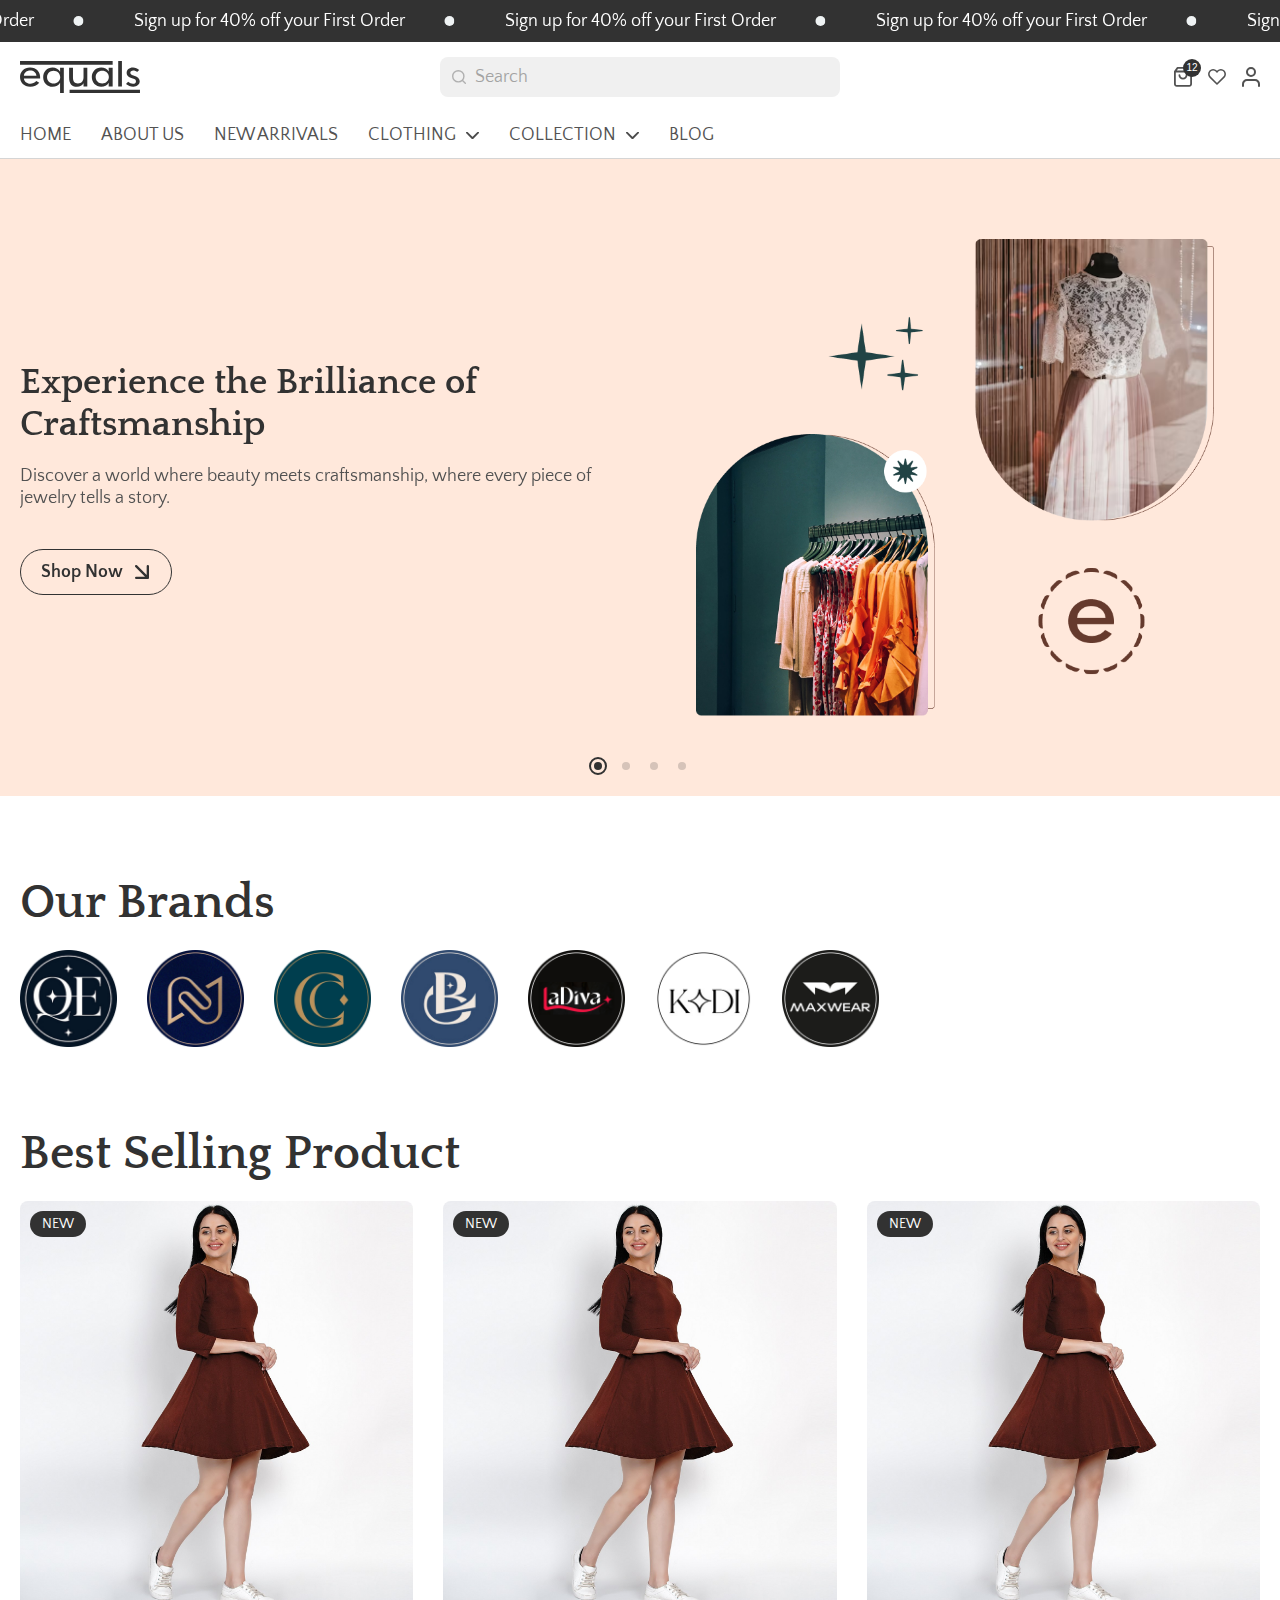
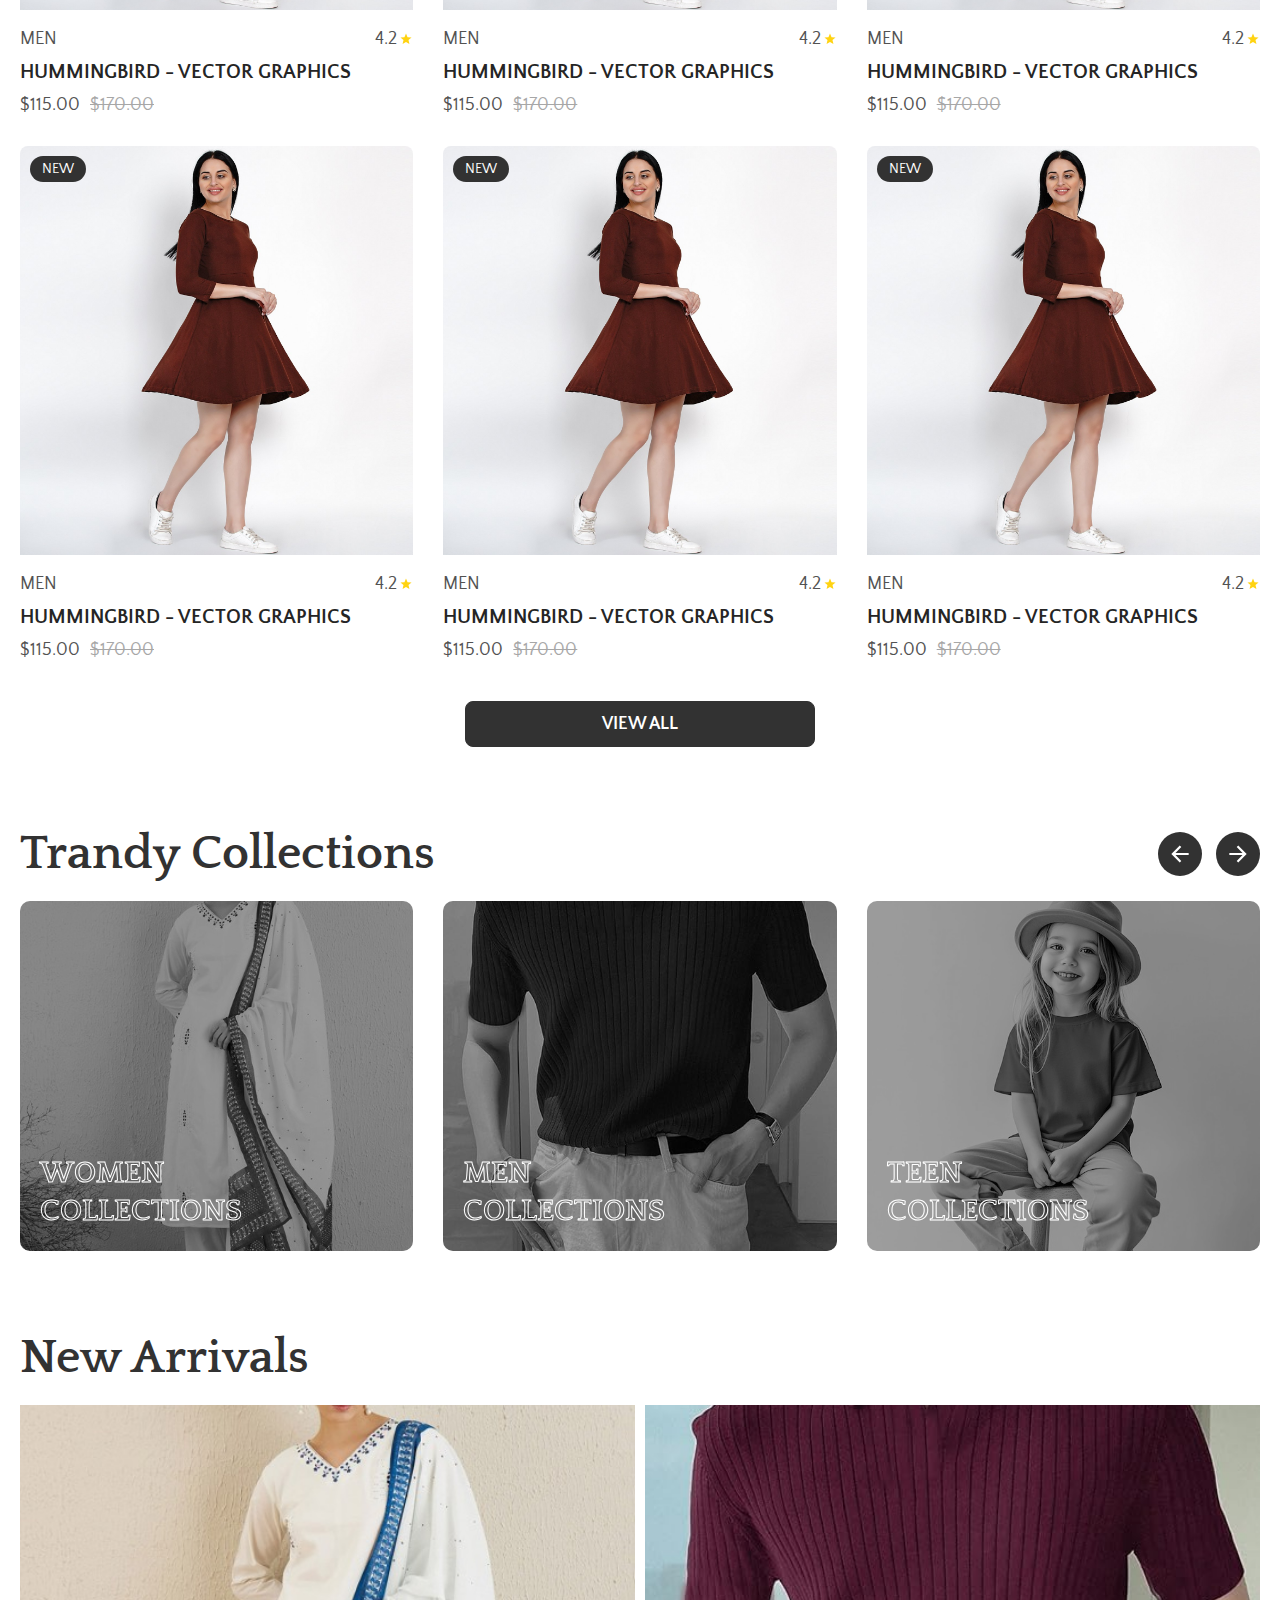
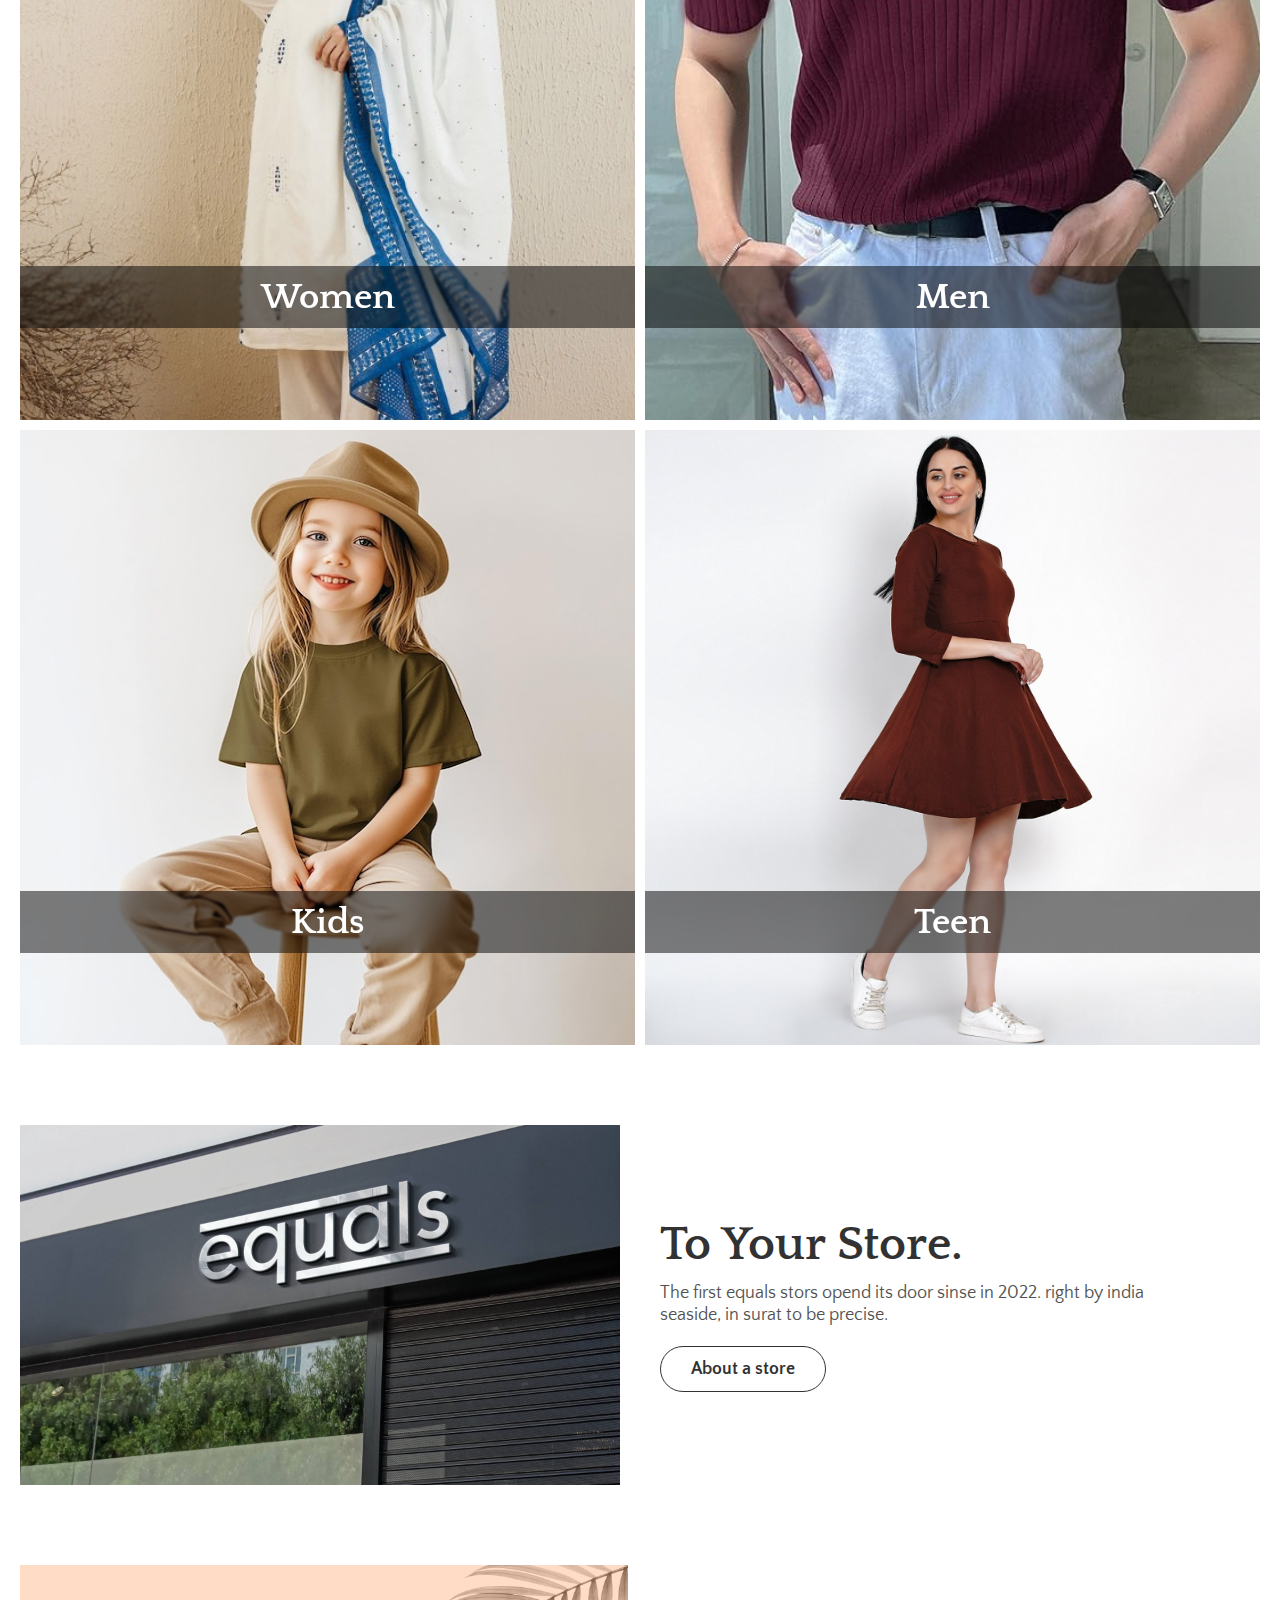
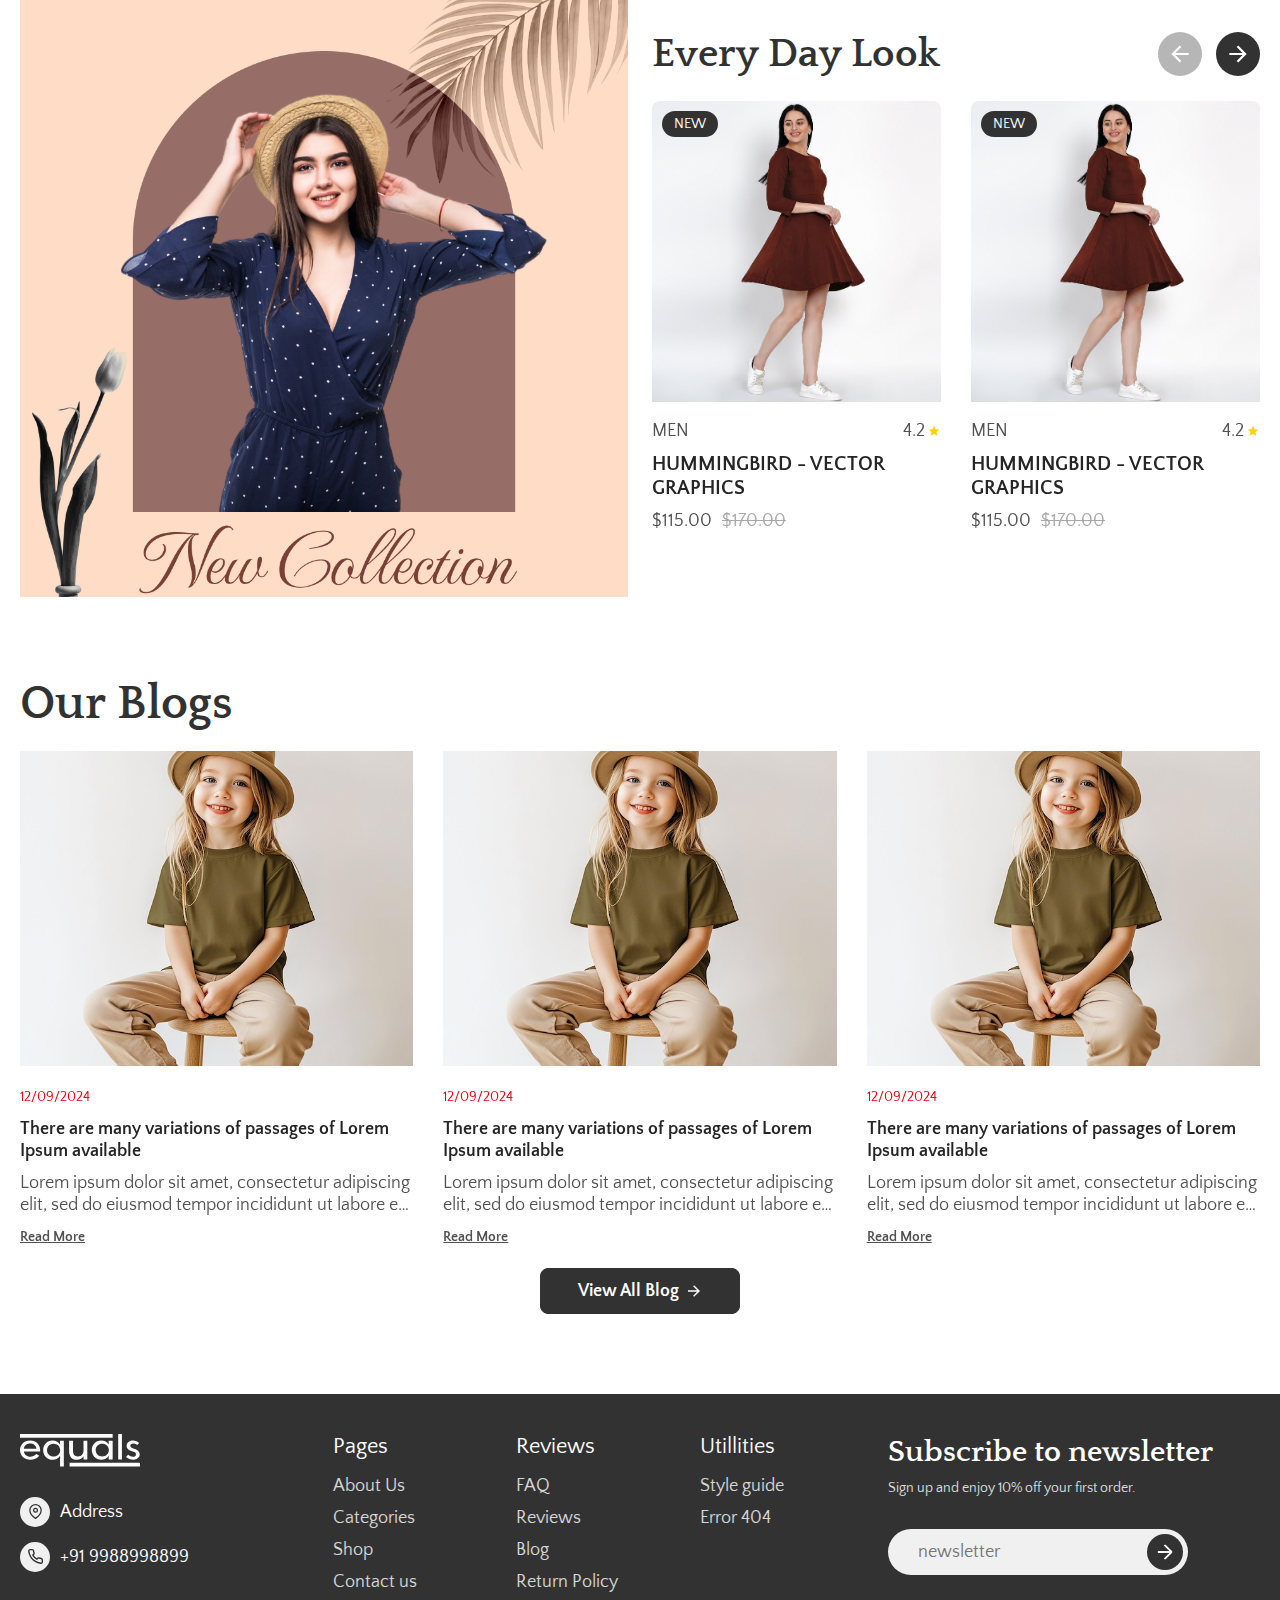
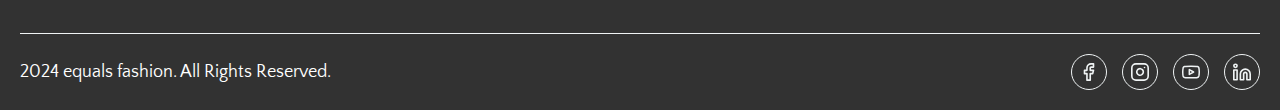
==== commit 7a31c343: "pdp page working, safari scroll" ====
--- a/index.html
+++ b/index.html
@@ -173,7 +173,7 @@
                   </button>
                 </li>
                 <li class="header-cart-li">
-                  <button class="cart-icons" data-open-popup="#cart-sidebar" data-cart-items="12">
+                  <button class="cart-icons active" data-open-popup="#cart-sidebar" data-cart-items="12">
                     <svg
                       width="40"
                       height="44"
--- a/assets/css/style.css
+++ b/assets/css/style.css
@@ -172,7 +172,13 @@
   list-style: none;
 }
 
-/* HTML5 display-role reset for older browsers */
+
+body:has(.header-nav.nav-show){
+  position: fixed;
+  width: 100%;
+  top: var(--scroll-top);
+}
+
 
 article,
 aside,
@@ -191,7 +197,7 @@
 html {
   -webkit-text-size-adjust: 100%;
   outline: none;
-  scroll-behavior: smooth;
+  scroll-behavior: auto;
 }
 
 html.flexbox {
@@ -972,6 +978,8 @@
 /* ==========================================================
                       COLLECTION PAGE
 ==========================================================*/
+
+ 
 
 /* ==========================================================
                   SIDEBAR DRAWER
--- a/assets/css/header.css
+++ b/assets/css/header.css
@@ -1,12 +1,13 @@
-.announcement-header{
+.announcement-header {
     background-color: var(--color-primary);
-    color:var(--white);
+    color: var(--white);
     padding: 10px 0;
     overflow: hidden;
 
 }
-.announcement-bar .swiper-slide{
-    padding: 0 30px;  
+
+.announcement-bar .swiper-slide {
+    padding: 0 30px;
     display: flex;
     justify-content: center;
     align-items: center;
@@ -15,6 +16,7 @@
     overflow: hidden;
     padding: 0 50px;
 }
+
 .announcement-bar .swiper-slide::after {
     content: '';
     position: absolute;
@@ -23,17 +25,17 @@
     transform: translateY(-50%);
     height: 10px;
     width: 10px;
-    border-radius:50%;
+    border-radius: 50%;
     background-color: var(--color-secondary);
 }
 
-.announcement-bar .swiper-wrapper{
-    -webkit-transition-timing-function:linear!important;
-    transition-timing-function:linear!important; 
+.announcement-bar .swiper-wrapper {
+    -webkit-transition-timing-function: linear !important;
+    transition-timing-function: linear !important;
     position: relative;
 }
 
-header{
+header {
     position: sticky;
     top: 0;
     z-index: 5;
@@ -42,22 +44,24 @@
 
 }
 
-.main-header-wpr .top-header{
+.main-header-wpr .top-header {
     justify-content: space-between;
     gap: 10px;
-    padding:15px 0;
-}
+    padding: 15px 0;
+}
+
 .top-header .header-right-btn,
 .top-header .header-search,
-.top-header .header-logo{
+.top-header .header-logo {
     flex: 1;
 }
-.top-header .header-logo h1{
+
+.top-header .header-logo h1 {
     max-width: 120px;
     color: var(--color-primary);
 }
 
-.header-search-form{
+.header-search-form {
     width: 100%;
     max-width: 400px;
     margin: 0 auto;
@@ -65,14 +69,16 @@
     overflow: hidden;
 }
 
-.header-search-form input{
-    padding:5px 35px; 
-}
-.header-search-form input::placeholder{
+.header-search-form input {
+    padding: 5px 35px;
+}
+
+.header-search-form input::placeholder {
     color: var(--color-primary);
     opacity: 0.4;
 }
-.header-search-form .search-icons{
+
+.header-search-form .search-icons {
     height: 14px;
     width: 14px;
     position: absolute;
@@ -81,54 +87,59 @@
     transform: translateY(-50%);
     opacity: 0.4;
 }
-.header-search-form .search-clr-iocns{
+
+.header-search-form .search-clr-iocns {
     height: 18px;
-    width: 18px; 
+    width: 18px;
     position: absolute;
     top: 50%;
     right: -50px;
     transform: translateY(-50%);
     border-radius: 50%;
-    transition:all 0.2s ease-in-out;
+    transition: all 0.2s ease-in-out;
     padding: 2px;
 }
 
-.header-search-form .search-clr-iocns:hover{
+.header-search-form .search-clr-iocns:hover {
     background-color: var(--color-primary);
     color: #fff;
 }
-.header-search-form:has(input:focus) .search-icons{
+
+.header-search-form:has(input:focus) .search-icons {
     opacity: 1;
 }
-.header-search-form:has(input:focus) .search-clr-iocns{
+
+.header-search-form:has(input:focus) .search-clr-iocns {
     right: 12px;
 }
+
 .top-header .header-right-btn,
 .right-icons-wpr {
     gap: 16px;
 }
 
 .right-icons-wpr li button,
-.right-icons-wpr li a{
+.right-icons-wpr li a {
     height: 18px;
     width: 18px;
     display: flex;
     align-items: center;
-    justify-content: center; 
+    justify-content: center;
     position: relative;
     color: currentColor;
-    transition:all 0.2s ease-in-out;
-}
+    transition: all 0.2s ease-in-out;
+}
+
 /* .right-icons-wpr li button svg,
 .right-icons-wpr li a svg{
     opacity: 0.8;
 } */
 .right-icons-wpr li button:hover,
-.right-icons-wpr li a:hover{ 
+.right-icons-wpr li a:hover {
     color: var(--hover-color);
 }
 
-.right-icons-wpr li .cart-icons::after{
+.right-icons-wpr li .cart-icons::after {
     content: attr(data-cart-items);
     position: absolute;
     top: -9px;
@@ -144,7 +155,32 @@
     display: flex;
     align-items: center;
     justify-content: center;
-}
+    opacity: 0;
+    transition: all 0.2s ease-in-out;
+
+}
+.right-icons-wpr li .cart-icons.active svg{
+    animation: 0.8s cartAnimation linear infinite;
+}
+.right-icons-wpr li .cart-icons.active:hover svg{
+    animation: none;
+}
+.right-icons-wpr li .cart-icons.active::after{
+    opacity: 1;
+}
+
+@keyframes cartAnimation {
+    0% { 
+        opacity: 0.6;
+    } 
+    50% { 
+        opacity: 1;
+    }
+    100% { 
+        opacity: 0.6;
+    }
+}
+
 /* Nav Css */
 /* .header-nav{
     border-bottom: 1px solid var(--border-color);
@@ -153,19 +189,23 @@
     display: flex;
     align-items: center;
 }
-.header-nav .main-nav-ul > .nav-items:has(.inner-menu.sub-menu){
+
+.header-nav .main-nav-ul>.nav-items:has(.inner-menu.sub-menu) {
     position: relative;
 }
-.header-nav .main-nav-ul > .nav-items:not(:last-child){
+
+.header-nav .main-nav-ul>.nav-items:not(:last-child) {
     margin-right: 30px;
 }
-.header-nav .nav-items > a{
+
+.header-nav .nav-items>a {
     padding: 12px 0;
     font-weight: 500;
     position: relative;
     text-transform: uppercase;
 }
-.header-nav .nav-items > a::before{
+
+.header-nav .nav-items>a::before {
     content: '';
     height: 2px;
     width: 0;
@@ -176,22 +216,27 @@
     transform: translateX(-50%);
     background-color: var(--color-primary);
 }
-.header-nav .nav-items:has(.inner-menu) > a::before{
+
+.header-nav .nav-items:has(.inner-menu)>a::before {
     display: none;
 }
-.header-nav .nav-items > a:hover::before{
+
+.header-nav .nav-items>a:hover::before {
     width: 50%;
 }
-.header-nav .nav-items a:hover{
-    color: var(--hover-color); 
+
+.header-nav .nav-items a:hover {
+    color: var(--hover-color);
     /* color: #070707; */
 }
-.header-nav .nav-items:has(.inner-menu) > a {
+
+.header-nav .nav-items:has(.inner-menu)>a {
     display: flex;
     align-items: center;
     justify-content: center;
 }
-.header-nav .nav-items:has(.inner-menu) > a::after{
+
+.header-nav .nav-items:has(.inner-menu)>a::after {
     content: '';
     width: 13px;
     height: 7px;
@@ -200,159 +245,188 @@
     background-repeat: no-repeat;
     background-color: transparent;
     background-size: cover;
-    transition:all 0.3s ease-in-out;
+    transition: all 0.3s ease-in-out;
     margin-left: 10px;
     opacity: 0.7;
 }
-.header-nav .nav-items:hover > a::after{
+
+.header-nav .nav-items:hover>a::after {
     transform: rotate(180deg);
 }
 
-.inner-menu{
+.inner-menu {
     position: absolute;
     top: calc(100% + 50px);
-    left: 0; 
+    left: 0;
     visibility: hidden;
     opacity: 0;
-    transition:all 0.3s ease-in-out;
+    transition: all 0.3s ease-in-out;
     background-color: var(--white);
     z-index: 5;
-    width: 100%; 
-}
-.sub-menu{
+    width: 100%;
+}
+
+.sub-menu {
     padding: 5px;
     border: 1px solid var(--border-color);
     border-radius: 4px;
     min-width: 180px;
     visibility: hidden;
     opacity: 0;
-} 
-.header-nav .nav-items:hover .inner-menu{
+}
+
+.header-nav .nav-items:hover .inner-menu {
     top: calc(100% + 1px);
     visibility: visible;
-    opacity: 1; 
-}
-.inner-menu.sub-menu a{
-    padding: 5px 10px; 
-}
+    opacity: 1;
+}
+
+.inner-menu.sub-menu a {
+    padding: 5px 10px;
+}
+
 /* .inner-menu a:hover{
     font-weight: 500;
 } */
 
-.right-icons-wpr .header-search-li{
+.right-icons-wpr .header-search-li {
     display: none;
 }
-.mobile-header-search{
+
+.mobile-header-search {
     display: none;
 }
+
 .mg-menu-container {
     padding: 20px;
 }
-.mg-menu-wpr .mg-list-main{ 
+
+.mg-menu-wpr .mg-list-main {
     max-width: calc(100% - 290px);
     display: flex;
-    flex-wrap: wrap;  
-    gap: 40px; 
-} 
+    flex-wrap: wrap;
+    gap: 40px;
+}
+
 /* .mg-menu-wpr .mg-list-main:has(.mg-links-wpr:not([class*="column-"])) { */
-.mg-links-wpr.column-2{
+.mg-links-wpr.column-2 {
     columns: 2;
-    column-gap: 40px;    
-}
+    column-gap: 40px;
+}
+
 .mg-list-main .mg-list-heading {
     margin-bottom: 15px;
 }
-.mg-list-main .mg-list-heading p{
-    font:var(--fs2); 
+
+.mg-list-main .mg-list-heading p {
+    font: var(--fs2);
     color: var(--color-primary);
 }
+
 .mg-menu-wpr .mg-preview-block {
     max-width: 250px;
     margin-left: 40px;
     width: 100%;
 }
-.mg-link-ul li{
+
+.mg-link-ul li {
     padding: 0 2px;
 }
-.mg-link-ul li a{
+
+.mg-link-ul li a {
     padding: 6px 0;
     /* min-width: 160px; */
 }
-.mg-link-ul li a::first-letter{
+
+.mg-link-ul li a::first-letter {
     text-transform: uppercase;
 }
-.mg-preview-img{
+
+.mg-preview-img {
     position: relative;
     padding-bottom: 130%;
 }
-.mg-preview-img .mg-preview-label{
+
+.mg-preview-img .mg-preview-label {
     position: absolute;
     top: 50%;
     left: 0;
     transform: translateY(-50%);
-    width: 100%; 
+    width: 100%;
     display: flex;
     align-items: center;
     justify-content: center;
-    background: rgba(0, 0, 0, 0.50); 
-    backdrop-filter: blur( 1px );
-    -webkit-backdrop-filter: blur( 1px ); 
+    background: rgba(0, 0, 0, 0.50);
+    backdrop-filter: blur(1px);
+    -webkit-backdrop-filter: blur(1px);
     color: var(--white);
     font-weight: 600;
     padding: 10px 5px;
 }
- 
+
 
 @media screen and (max-width:1140px) {
     .mg-menu-wpr .mg-preview-block {
         max-width: 230px;
-        margin-left: 30px; 
-    }
-    .mg-menu-wpr .mg-list-main{ 
-        max-width: calc(100% - 260px);   
-        gap: 30px; 
-    } 
-    .mg-links-wpr.column-2 { 
+        margin-left: 30px;
+    }
+
+    .mg-menu-wpr .mg-list-main {
+        max-width: calc(100% - 260px);
+        gap: 30px;
+    }
+
+    .mg-links-wpr.column-2 {
         column-gap: 30px;
-    } 
+    }
 }
 
 @media screen and (max-width:1024px) {
     .mg-menu-wpr .mg-preview-block {
         max-width: 220px;
-        margin-left: 20px; 
-    }
-    .mg-menu-wpr .mg-list-main{ 
-        max-width: calc(100% - 240px);   
-        gap: 20px; 
-    } 
-    .mg-links-wpr.column-2 { 
+        margin-left: 20px;
+    }
+
+    .mg-menu-wpr .mg-list-main {
+        max-width: calc(100% - 240px);
+        gap: 20px;
+    }
+
+    .mg-links-wpr.column-2 {
         column-gap: 20px;
-    } 
-}
+    }
+}
+
 @media screen and (max-width:991px) {
     .mg-menu-wpr .mg-preview-block {
         display: none;
     }
-    .mg-menu-wpr .mg-list-main{ 
+
+    .mg-menu-wpr .mg-list-main {
         max-width: 100%;
-    } 
-}
-@media screen and (max-width:767px) { 
+    }
+}
+
+@media screen and (max-width:767px) {
+
     .top-header .header-logo,
-    .top-header .header-right-btn{
+    .top-header .header-right-btn {
         flex: inherit;
         max-width: 140px;
     }
-    .header-search-form { 
-        max-width: min(280px, 80%); 
-    }
+
+    .header-search-form {
+        max-width: min(280px, 80%);
+    }
+
     .top-header .header-logo h1 {
-        max-width: 100px; 
-    }
-    .right-icons-wpr .header-account-li{
+        max-width: 100px;
+    }
+
+    .right-icons-wpr .header-account-li {
         display: none;
     }
+
     /* Mobile nav */
     .menu-icons {
         width: 20px;
@@ -360,11 +434,11 @@
         display: flex;
         align-items: center;
         justify-content: center;
-        color: var(--text-color);  
-        border-radius: 50%;   
-    } 
-    
-    .menu-icons button{
+        color: var(--text-color);
+        border-radius: 50%;
+    }
+
+    .menu-icons button {
         --heightIcon: 12px;
         --widthLine: 20px;
         --heightLine: 2px;
@@ -372,10 +446,11 @@
         --rotation: 45deg;
         --translateY: calc(var(--heightIcon) / 2);
         --translateX: 0;
-        position: relative; 
+        position: relative;
         width: var(--widthLine);
         height: var(--heightIcon);
     }
+
     .menu-icons button .line {
         display: block;
         background: var(--text-color);
@@ -386,9 +461,11 @@
         border-radius: 3px;
         transition: all 0.4s;
     }
-    .menu-icons.active button .line{
+
+    .menu-icons.active button .line {
         background-color: var(--hover-color);
     }
+
     .menu-icons button .line.line-1 {
         top: 0;
     }
@@ -396,18 +473,23 @@
     .menu-icons button .line.line-2 {
         top: 50%;
     }
+
     .menu-icons button .line.line-3 {
         top: 100%;
     }
+
     .menu-icons.active .line-1 {
         transform: translateY(var(--translateY)) translateX(var(--translateX)) rotate(var(--rotation));
     }
+
     .menu-icons.active .line-2 {
         opacity: 0;
     }
+
     .menu-icons.active .line-3 {
         transform: translateY(calc(var(--translateY) * -1)) translateX(var(--translateX)) rotate(calc(var(--rotation) * -1));
-    } 
+    }
+
     .header-nav {
         position: fixed;
         top: 0;
@@ -417,108 +499,128 @@
         z-index: 9999;
         opacity: 0;
         visibility: hidden;
-        transition: 0.4s;  
+        transition: 0.4s;
         background-color: rgba(0, 0, 0, 0.377);
 
     }
+
     .header-nav nav {
         position: absolute;
         top: 0;
         left: -200%;
         height: 100vh;
-        width: min(100%, 360px);    
-        background: var(--white);   
-        transition: 0.4s;  
+        width: min(100%, 360px);
+        background: var(--white);
+        transition: 0.4s;
         opacity: 0;
         visibility: hidden;
-        z-index: 9999; 
-    }
+        z-index: 9999;
+    }
+
     .header-nav.nav-show,
-    .nav-show nav{ 
-        left: 0; 
+    .nav-show nav {
+        left: 0;
         opacity: 1;
         visibility: visible;
         border-radius: 0;
-    }  
+    }
+
     .header-nav .nav-wpr::-webkit-scrollbar {
         border-radius: 10px;
         width: 6px;
     }
-     
-    .header-nav .nav-wpr{
+
+    .header-nav .nav-wpr {
         display: flex;
         flex-direction: column;
         height: 100%;
         position: relative;
         overflow: hidden;
     }
-    .header-nav .main-nav-ul{
-        display: block; 
+
+    .header-nav .main-nav-ul {
+        display: block;
         padding: 0;
         flex: 1;
         overflow-y: auto;
     }
-     
-    .header-nav .main-nav-ul > .nav-items:not(:last-child){
+
+    .header-nav .main-nav-ul>.nav-items:not(:last-child) {
         margin-right: 0;
-    }    
+    }
+
     /* .header-nav .nav-items a:hover {
         color: currentColor; 
     } */
-    .header-nav .nav-items:hover > a .icons {
+    .header-nav .nav-items:hover>a .icons {
         transform: none;
-    } 
-    .header-nav .nav-items > a:has(.icons) { 
+    }
+
+    .header-nav .nav-items>a:has(.icons) {
         justify-content: space-between;
-    } 
-    .header-nav .nav-items > a::before {
+    }
+
+    .header-nav .nav-items>a::before {
         display: none;
     }
-    .header-nav .nav-items > a {
-        padding: 10px 20px; 
-        border-radius: 0; 
-    } 
-    .header-nav .nav-items:has(.inner-menu) a::after{
+
+    .header-nav .nav-items>a {
+        padding: 10px 20px;
+        border-radius: 0;
+    }
+
+    .header-nav .nav-items:has(.inner-menu) a::after {
         transform: rotate(-90deg) !important;
         margin: 0;
         width: 9px;
         height: 5px;
-    } 
-    .mob-nav-logo-search .nav-logo { 
+    }
+
+    .mob-nav-logo-search .nav-logo {
         flex: 1;
-    }   
+    }
+
     .mob-nav-logo-search {
         padding: 15px 20px;
         border-bottom: 2px solid var(--color-primary);
-    } 
-    .mob-nav-logo-search .nav-logo a{
+    }
+
+    .mob-nav-logo-search .nav-logo a {
         color: var(--color-primary);
         margin: 0 auto;
         height: 40px;
-    } 
-    .mob-nav-logo-search .nav-logo a svg{
+    }
+
+    .mob-nav-logo-search .nav-logo a svg {
         max-height: 100%;
         max-width: 100%;
         width: auto;
     }
-    .mob-nav-logo-search .nav-search{
+
+    .mob-nav-logo-search .nav-search {
         display: none;
-    }  
-    .mob-nav-close{
+    }
+
+    .mob-nav-close {
         margin-left: 10px;
     }
-    .header-nav .main-nav-ul > .nav-items:has(.inner-menu.open) > a{
+
+    .header-nav .main-nav-ul>.nav-items:has(.inner-menu.open)>a {
         background-color: var(--color-secondary);
     }
-    .header-nav .main-nav-ul > .nav-items{
+
+    .header-nav .main-nav-ul>.nav-items {
         position: static;
     }
+
     .header-nav .nav-items:hover .inner-menu {
-        top: 0; 
-    }
-    .header-nav .nav-items:has(.inner-menu) > a {
+        top: 0;
+    }
+
+    .header-nav .nav-items:has(.inner-menu)>a {
         justify-content: space-between;
     }
+
     .mg-list-items .mg-links-wpr,
     .inner-menu {
         position: absolute;
@@ -527,94 +629,109 @@
         padding: 0;
         border: 0;
         border-radius: 0;
-        width: 100%; 
+        width: 100%;
         height: 100%;
         visibility: visible;
         opacity: 1;
         transition: all 0.3s ease-in-out;
         background-color: var(--white);
         z-index: 5;
-        display: flex; 
+        display: flex;
         flex-direction: column;
         /* pointer-events: visible; */
     }
-     
+
     .mg-list-items .mg-links-wpr.open,
     .inner-menu.open {
         left: 0;
     }
+
     .mg-link-ul li a,
-    .inner-menu .sub-nav-items a{
-        padding: 10px 20px; 
-    }
-   
-    .header-nav .main-nav-ul > .nav-items,
+    .inner-menu .sub-nav-items a {
+        padding: 10px 20px;
+    }
+
+    .header-nav .main-nav-ul>.nav-items,
     .inner-menu a,
     .mg-list-items {
         border-bottom: 1px solid var(--border-color);
     }
-    .inside-menu-heading{
+
+    .inside-menu-heading {
         padding: 15px 20px;
         border-bottom: 2px solid var(--color-primary);
     }
-    .inside-menu-heading .in-menu-wpr{
+
+    .inside-menu-heading .in-menu-wpr {
         height: 40px;
         color: var(--color-primary);
     }
-    .inside-menu-heading .in-menu-wpr .icons{
+
+    .inside-menu-heading .in-menu-wpr .icons {
         width: 30px;
         height: 100%;
         margin: 0 10px 0 -10px;
         padding: 2px;
         opacity: 0.8;
     }
-    .inside-menu-heading .in-menu-wpr .icons:hover{
+
+    .inside-menu-heading .in-menu-wpr .icons:hover {
         opacity: 1;
     }
-    .inside-menu-heading .in-menu-wpr .nav-heading-name{
+
+    .inside-menu-heading .in-menu-wpr .nav-heading-name {
         flex: 1;
         font: var(--fs2);
     }
+
     .mg-links-wpr .mg-link-ul,
-    .sub-nav-ul{
+    .sub-nav-ul {
         padding: 0;
-        flex:1;
+        flex: 1;
         overflow-y: auto;
     }
-    .mg-menu-container{
+
+    .mg-menu-container {
         padding: 0;
         display: flex;
         flex-direction: column;
         flex: 1;
     }
-    .mg-menu-wpr{
+
+    .mg-menu-wpr {
         display: block;
         flex: 1;
         overflow-y: auto;
     }
-    .mg-menu-wpr .mg-list-main{
-        display: block; 
-    }
+
+    .mg-menu-wpr .mg-list-main {
+        display: block;
+    }
+
     .mg-links-wpr.column-2 {
-        columns: 1; 
-    }
-    .header-nav .main-nav-ul > .nav-items:has(.inner-menu.sub-menu) {
+        columns: 1;
+    }
+
+    .header-nav .main-nav-ul>.nav-items:has(.inner-menu.sub-menu) {
         position: static;
     }
+
     .mg-list-main .mg-list-heading {
         margin: 0;
-        padding: 10px 20px; 
-        text-transform: uppercase;  
+        padding: 10px 20px;
+        text-transform: uppercase;
         display: flex;
-        align-items: center; 
+        align-items: center;
         cursor: pointer;
     }
-    .mg-list-main .mg-list-heading p{
+
+    .mg-list-main .mg-list-heading p {
         flex: 1;
         padding-right: 10px;
         color: var(--text-color);
-        font:var(--p);
-    }
+        font: var(--p);
+    }
+
     .mg-list-main .mg-list-heading:has(+ .mg-links-wpr)::after {
         content: '';
         width: 9px;
@@ -628,36 +745,42 @@
         transform: rotate(-90deg);
         opacity: 0.7;
     }
+
     .mg-link-ul li {
         padding: 0;
     }
+
     /* .header-nav .main-nav-ul > .nav-items:has(.inner-menu[area-inner-open="true"]){
         pointer-events: none;
     } */
-     body:has(.header-nav.nav-show){
+    body:has(.header-nav.nav-show) {
         overflow: hidden;
-     }
-}
-
-@media screen and (max-width:575px) { 
-    .main-header-wpr .top-header { 
-        gap: 6px;  
-    } 
+    }
+}
+
+@media screen and (max-width:575px) {
+    .main-header-wpr .top-header {
+        gap: 6px;
+    }
+
     .top-header .header-logo,
-    .top-header .header-right-btn{
-        flex: 1; 
+    .top-header .header-right-btn {
+        flex: 1;
         max-width: 100%;
     }
-    
+
     .top-header .header-logo h1 {
-        max-width: 90px; 
-    }
-    .right-icons-wpr .header-account-li{
+        max-width: 90px;
+    }
+
+    .right-icons-wpr .header-account-li {
         display: none;
-    } 
-    .right-icons-wpr .header-search-li{
+    }
+
+    .right-icons-wpr .header-search-li {
         display: block;
     }
+
     .top-header .header-search {
         width: 100%;
         flex: auto;
@@ -671,26 +794,31 @@
         visibility: hidden;
         opacity: 0;
     }
-    .top-header .header-search.open{ 
+
+    .top-header .header-search.open {
         visibility: visible;
         opacity: 1;
         display: block;
         z-index: 5;
-        animation:0.2s  headerSearch linear;
-    }
-    body:has(.header-search.open){
+        animation: 0.2s headerSearch linear;
+    }
+
+    body:has(.header-search.open) {
         overflow: hidden;
-     }
+    }
+
     @keyframes headerSearch {
         0% {
             visibility: hidden;
             opacity: 0;
         }
+
         100% {
             visibility: visible;
             opacity: 1;
         }
     }
+
     .top-header .header-search::after {
         content: '';
         position: absolute;
@@ -698,26 +826,31 @@
         left: 0;
         width: 100%;
         height: calc(100vh - var(--header-height, 96px));
-        background: rgba(145, 145, 145, 0.5); 
+        background: rgba(145, 145, 145, 0.5);
         backdrop-filter: blur(4px);
-        -webkit-backdrop-filter: blur(4px);  
-    }
+        -webkit-backdrop-filter: blur(4px);
+    }
+
     .top-header .header-search.open::after {
         visibility: visible;
         opacity: 1;
         z-index: 2;
-    } 
-    .header-nav .nav-wpr{
+    }
+
+    .header-nav .nav-wpr {
         transition: 0.3s;
     }
-    .header-nav.serch-open .nav-wpr{
+
+    .header-nav.serch-open .nav-wpr {
         scale: 0;
-    } 
-    .mob-nav-logo-search .nav-search{
+    }
+
+    .mob-nav-logo-search .nav-search {
         display: block;
         margin-top: 10px;
     }
-    .header-search-form-wpr{
+
+    .header-search-form-wpr {
         position: relative;
         z-index: 5;
         top: 30px;
@@ -727,28 +860,33 @@
         visibility: hidden;
         opacity: 0;
     }
-    .header-search.open .header-search-form-wpr{
-        animation:0.2s searchForm forwards;
+
+    .header-search.open .header-search-form-wpr {
+        animation: 0.2s searchForm forwards;
         animation-delay: 0.3s;
-     }
+    }
+
     @keyframes searchForm {
         0% {
             visibility: hidden;
             opacity: 0;
             top: 30px;
         }
+
         100% {
             visibility: visible;
             opacity: 1;
             top: 0px;
         }
     }
-    .header-search-form{
-        max-width: 100%; 
-    }
-}   
-@media screen and (max-width:480px) { 
+
+    .header-search-form {
+        max-width: 100%;
+    }
+}
+
+@media screen and (max-width:480px) {
     .header-nav nav {
-        width:100%;  
+        width: 100%;
     }
 }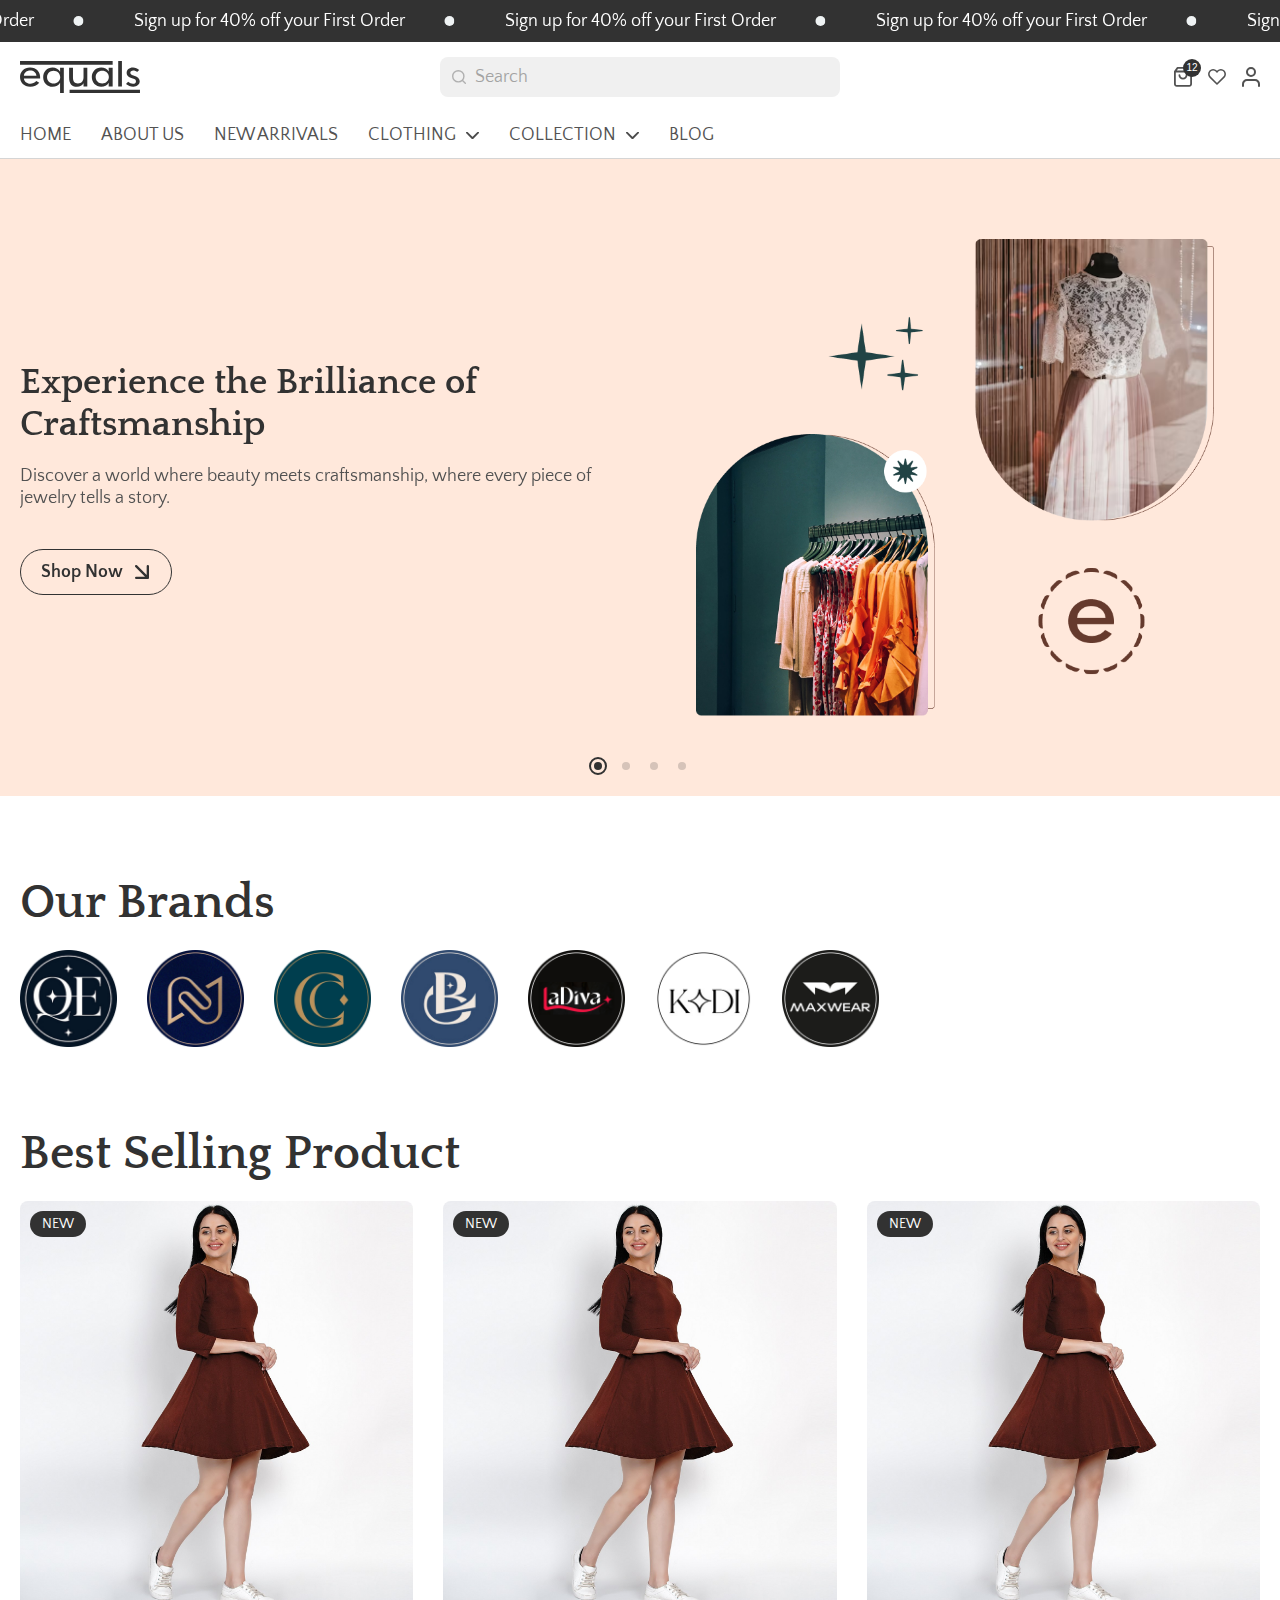
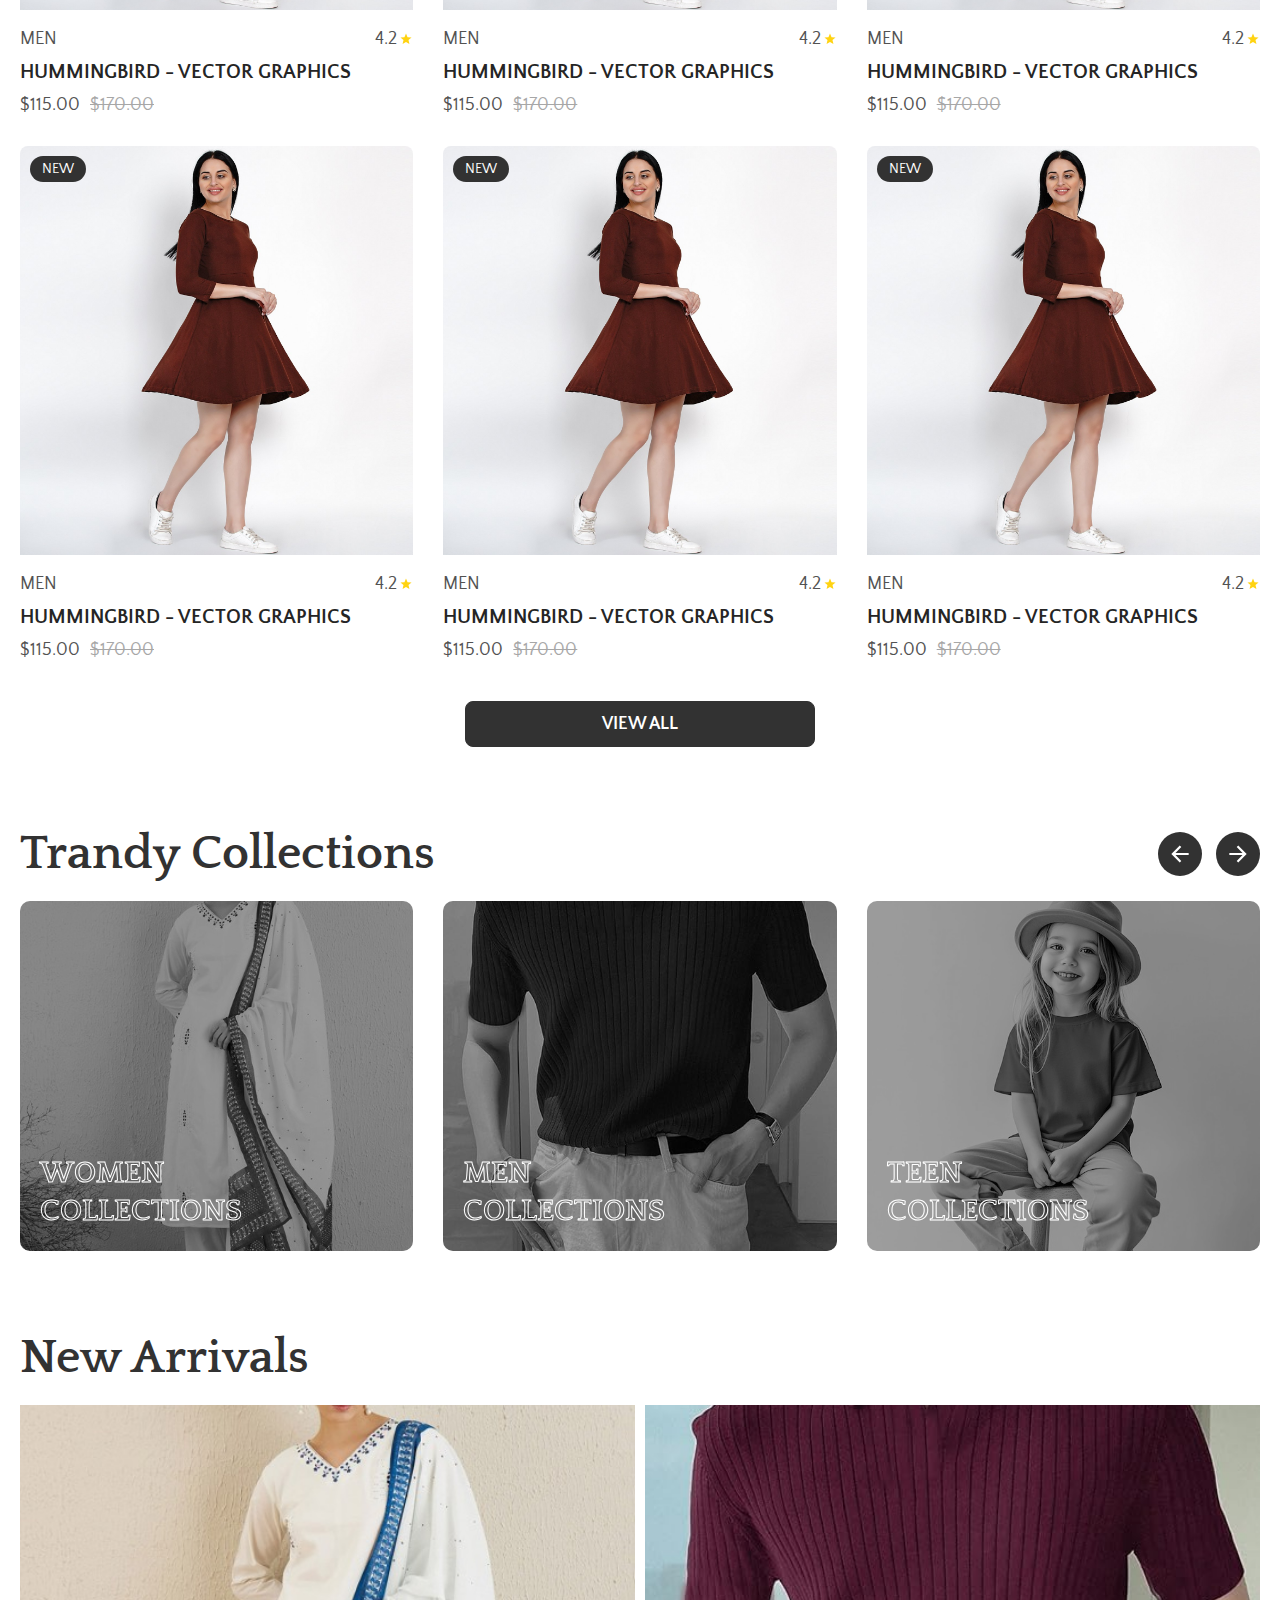
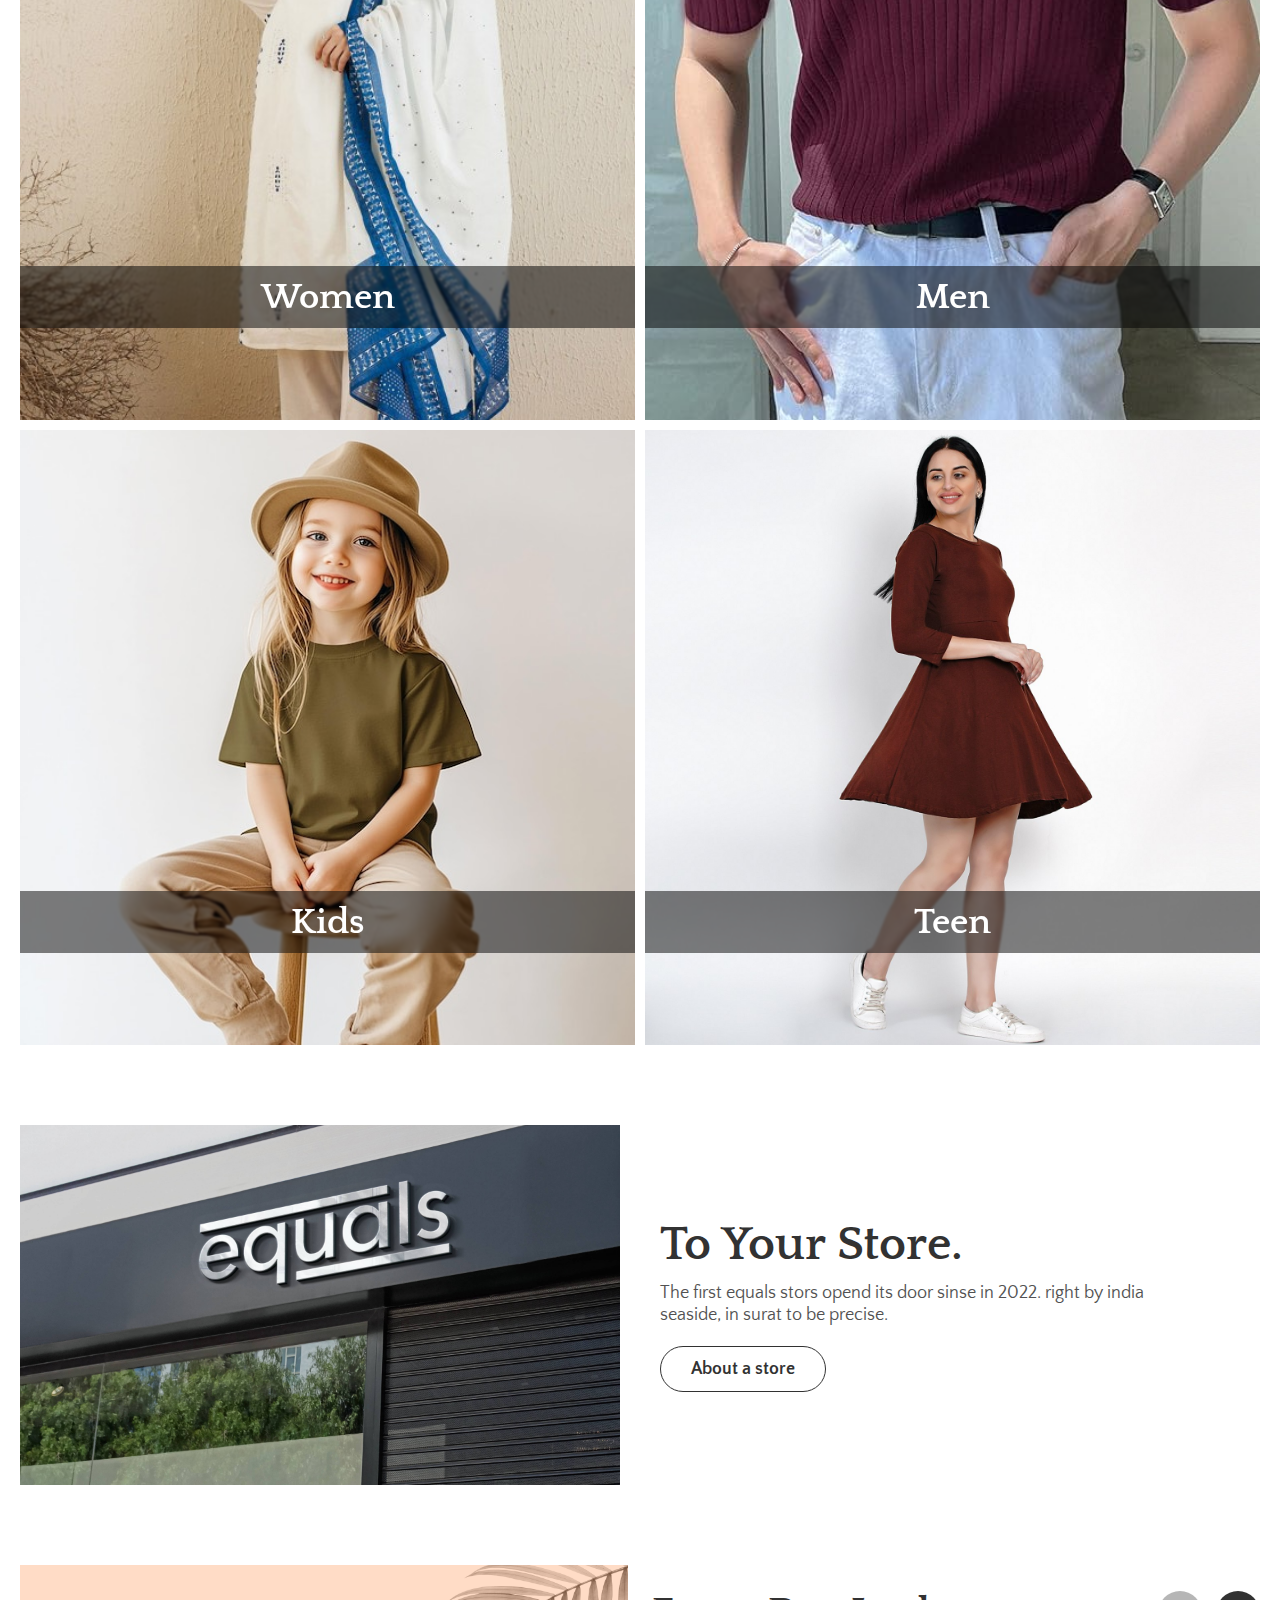
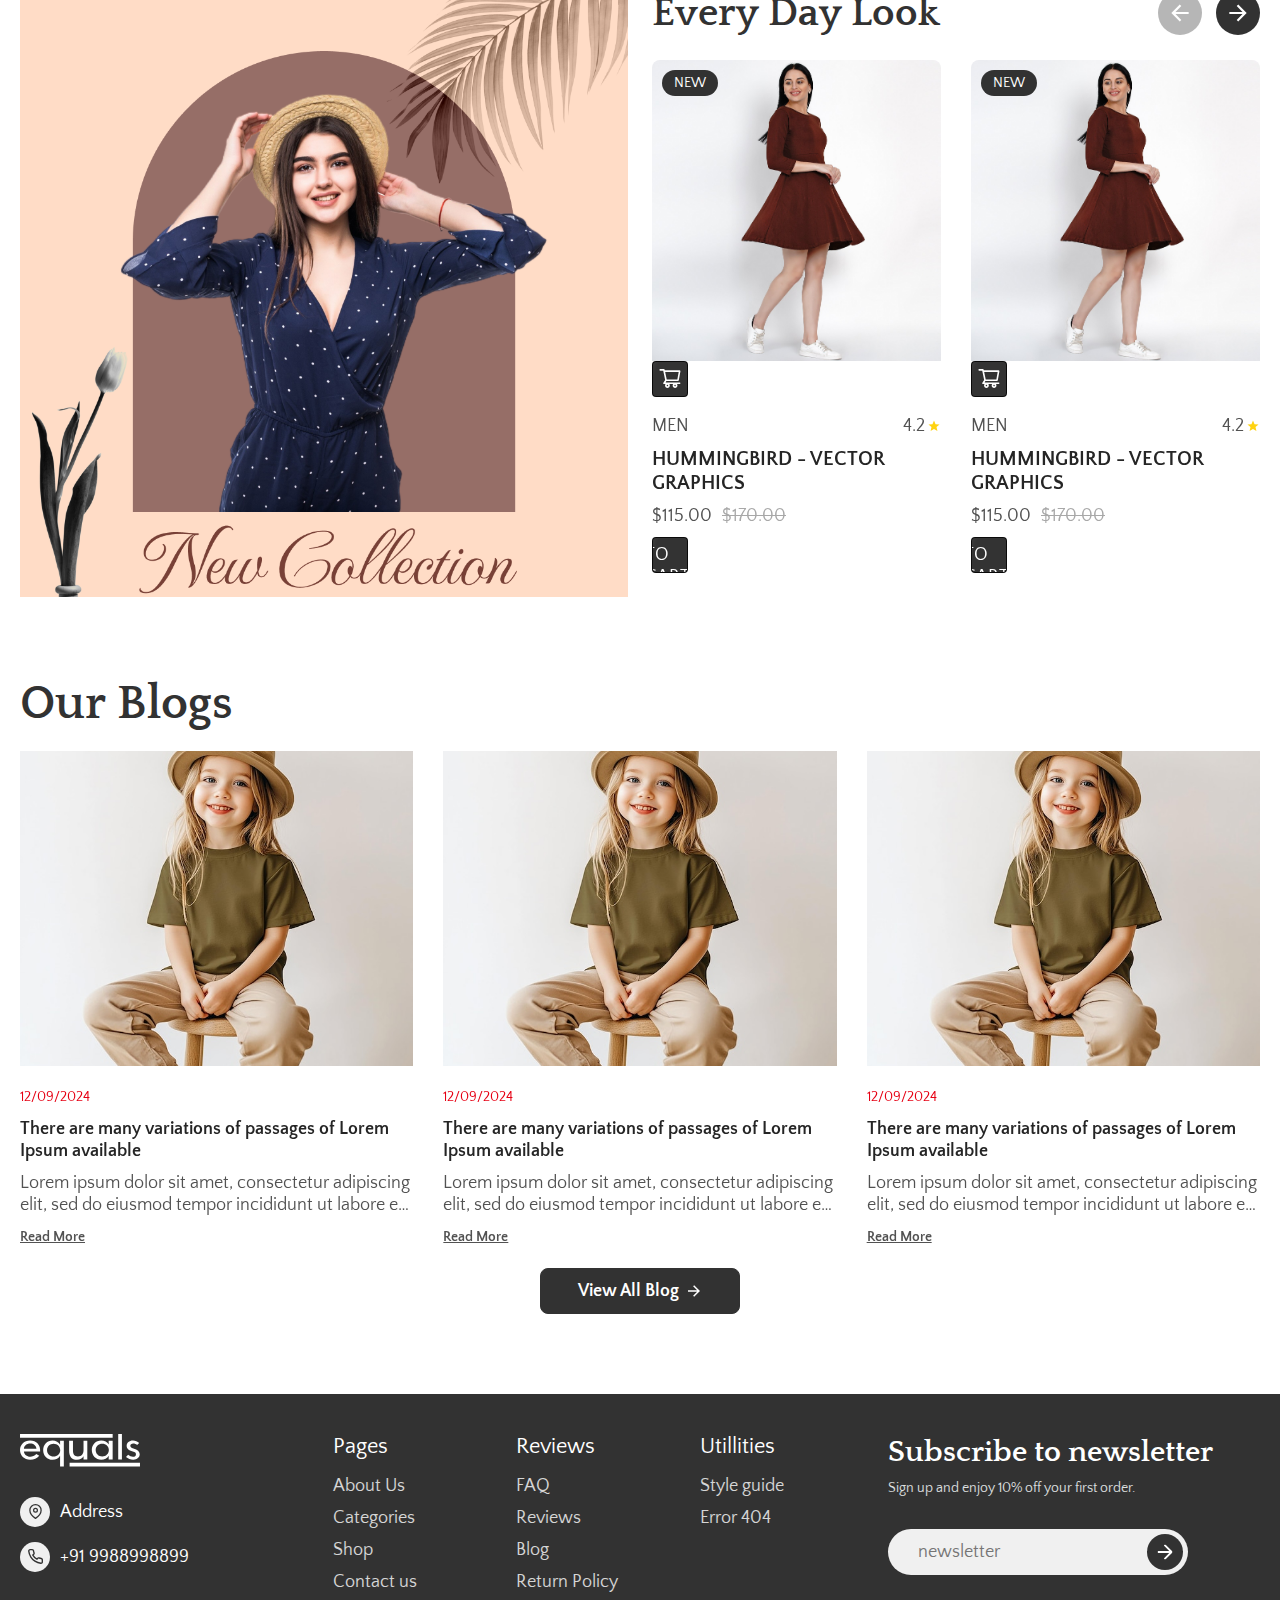
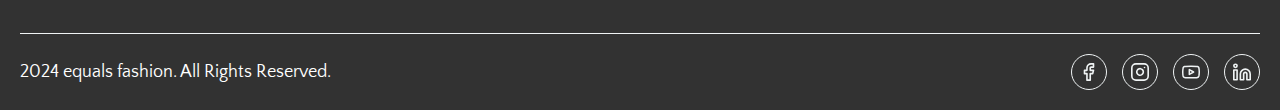
==== commit 9bc8986f: "side bar comman ja on attr and pdp page" ====
--- a/index.html
+++ b/index.html
@@ -771,8 +771,7 @@
                 </div>
               </div>
             </div>
-            <div class="hero-swiper-pagination"></div>
-            <div class="hero-swiper-pagination"></div>
+            <div class="hero-swiper-pagination"></div> 
           </div>
         </div>
       </section>
@@ -861,10 +860,17 @@
                       <img src="assets/images/arrival-4.png" alt="" class="img-cover main-image">
                       <img src="assets/images/hover-image.jpeg" alt="" class="img-cover hover-image">
                     </a>
-                    <div class="add-cart-btn"> 
-                      <a href="#" class="btn btn-fill">
-                        <svg width="22" height="19" viewBox="0 0 22 19" fill="none" xmlns="http://www.w3.org/2000/svg"><path d="M20.6312 13.4508H6.67421L7.37499 12.0234L19.0187 12.0023C19.4125 12.0023 19.75 11.7211 19.8203 11.332L21.4328 2.30625C21.475 2.06953 21.4117 1.82578 21.257 1.64062C21.1806 1.5495 21.0852 1.4761 20.9776 1.42551C20.8699 1.37492 20.7525 1.34835 20.6336 1.34766L5.82109 1.29844L5.69452 0.703125C5.61484 0.323437 5.27265 0.046875 4.88359 0.046875H1.26249C1.04307 0.046875 0.832631 0.134041 0.677474 0.289198C0.522316 0.444355 0.43515 0.654794 0.43515 0.874219C0.43515 1.09364 0.522316 1.30408 0.677474 1.45924C0.832631 1.6144 1.04307 1.70156 1.26249 1.70156H4.21327L4.7664 4.33125L6.12812 10.9242L4.37499 13.7859C4.28395 13.9088 4.22912 14.0547 4.21669 14.2071C4.20426 14.3596 4.23474 14.5124 4.30468 14.6484C4.44531 14.9273 4.7289 15.1031 5.04296 15.1031H6.51484C6.20105 15.5199 6.03157 16.0275 6.03202 16.5492C6.03202 17.8758 7.11015 18.9539 8.43671 18.9539C9.76327 18.9539 10.8414 17.8758 10.8414 16.5492C10.8414 16.0266 10.668 15.518 10.3586 15.1031H14.1344C13.8206 15.5199 13.6511 16.0275 13.6516 16.5492C13.6516 17.8758 14.7297 18.9539 16.0562 18.9539C17.3828 18.9539 18.4609 17.8758 18.4609 16.5492C18.4609 16.0266 18.2875 15.518 17.9781 15.1031H20.6336C21.0883 15.1031 21.4609 14.7328 21.4609 14.2758C21.4596 14.0566 21.3716 13.8468 21.2161 13.6923C21.0607 13.5377 20.8504 13.4509 20.6312 13.4508ZM6.16562 2.92969L19.6609 2.97422L18.3391 10.3758L7.73827 10.3945L6.16562 2.92969ZM8.43671 17.2898C8.0289 17.2898 7.69609 16.957 7.69609 16.5492C7.69609 16.1414 8.0289 15.8086 8.43671 15.8086C8.84452 15.8086 9.17734 16.1414 9.17734 16.5492C9.17734 16.7456 9.09931 16.934 8.96041 17.0729C8.82152 17.2118 8.63314 17.2898 8.43671 17.2898ZM16.0562 17.2898C15.6484 17.2898 15.3156 16.957 15.3156 16.5492C15.3156 16.1414 15.6484 15.8086 16.0562 15.8086C16.4641 15.8086 16.7969 16.1414 16.7969 16.5492C16.7969 16.7456 16.7188 16.934 16.5799 17.0729C16.441 17.2118 16.2527 17.2898 16.0562 17.2898Z" fill="currentColor" fill-opacity="1"/></svg>                                  
-                      </a>
+                    <div class="pro-grid-cart-wishlist flex">
+                      <div class="wishlist-btn"> 
+                        <button class="btn btn-fill">
+                          <svg xmlns="http://www.w3.org/2000/svg" viewBox="0 0 24 24" fill="currentColor"><path d="M20.2426 4.75736C22.5053 7.02472 22.583 10.637 20.4786 12.993L11.9999 21.485L3.52138 12.993C1.41705 10.637 1.49571 7.01901 3.75736 4.75736C5.51545 2.99926 8.09315 2.56029 10.2605 3.44044L6.34315 7.35843L7.75736 8.77264L12 4.53L11.9872 4.51617C11.9918 4.52028 11.9964 4.5244 12.001 4.52853C14.35 2.42 17.98 2.49 20.2426 4.75736Z"></path></svg>
+                        </button>
+                      </div>
+                      <div class="add-cart-btn"> 
+                        <a href="#" class="btn btn-fill">
+                          <svg width="22" height="19" viewBox="0 0 22 19" fill="none" xmlns="http://www.w3.org/2000/svg"><path d="M20.6312 13.4508H6.67421L7.37499 12.0234L19.0187 12.0023C19.4125 12.0023 19.75 11.7211 19.8203 11.332L21.4328 2.30625C21.475 2.06953 21.4117 1.82578 21.257 1.64062C21.1806 1.5495 21.0852 1.4761 20.9776 1.42551C20.8699 1.37492 20.7525 1.34835 20.6336 1.34766L5.82109 1.29844L5.69452 0.703125C5.61484 0.323437 5.27265 0.046875 4.88359 0.046875H1.26249C1.04307 0.046875 0.832631 0.134041 0.677474 0.289198C0.522316 0.444355 0.43515 0.654794 0.43515 0.874219C0.43515 1.09364 0.522316 1.30408 0.677474 1.45924C0.832631 1.6144 1.04307 1.70156 1.26249 1.70156H4.21327L4.7664 4.33125L6.12812 10.9242L4.37499 13.7859C4.28395 13.9088 4.22912 14.0547 4.21669 14.2071C4.20426 14.3596 4.23474 14.5124 4.30468 14.6484C4.44531 14.9273 4.7289 15.1031 5.04296 15.1031H6.51484C6.20105 15.5199 6.03157 16.0275 6.03202 16.5492C6.03202 17.8758 7.11015 18.9539 8.43671 18.9539C9.76327 18.9539 10.8414 17.8758 10.8414 16.5492C10.8414 16.0266 10.668 15.518 10.3586 15.1031H14.1344C13.8206 15.5199 13.6511 16.0275 13.6516 16.5492C13.6516 17.8758 14.7297 18.9539 16.0562 18.9539C17.3828 18.9539 18.4609 17.8758 18.4609 16.5492C18.4609 16.0266 18.2875 15.518 17.9781 15.1031H20.6336C21.0883 15.1031 21.4609 14.7328 21.4609 14.2758C21.4596 14.0566 21.3716 13.8468 21.2161 13.6923C21.0607 13.5377 20.8504 13.4509 20.6312 13.4508ZM6.16562 2.92969L19.6609 2.97422L18.3391 10.3758L7.73827 10.3945L6.16562 2.92969ZM8.43671 17.2898C8.0289 17.2898 7.69609 16.957 7.69609 16.5492C7.69609 16.1414 8.0289 15.8086 8.43671 15.8086C8.84452 15.8086 9.17734 16.1414 9.17734 16.5492C9.17734 16.7456 9.09931 16.934 8.96041 17.0729C8.82152 17.2118 8.63314 17.2898 8.43671 17.2898ZM16.0562 17.2898C15.6484 17.2898 15.3156 16.957 15.3156 16.5492C15.3156 16.1414 15.6484 15.8086 16.0562 15.8086C16.4641 15.8086 16.7969 16.1414 16.7969 16.5492C16.7969 16.7456 16.7188 16.934 16.5799 17.0729C16.441 17.2118 16.2527 17.2898 16.0562 17.2898Z" fill="currentColor" fill-opacity="1"/></svg>                                  
+                        </a>
+                      </div>
                     </div>
                     <div class="product-label text-uppercase">New</div>
                   </div>
@@ -885,13 +891,20 @@
                       <div class="sell-price">$115.00</div>
                       <div class="compare-price text-delete">$170.00</div>
                     </div> 
-                    <div class="mob-add-cart add-cart-btn text-uppercase">
-                      <a href="#" class="btn btn-fill">
-                        <p>Add To cart</p>
-                        <div class="icons">
-                        <svg width="22" height="19" viewBox="0 0 22 19" fill="none" xmlns="http://www.w3.org/2000/svg"><path d="M20.6312 13.4508H6.67421L7.37499 12.0234L19.0187 12.0023C19.4125 12.0023 19.75 11.7211 19.8203 11.332L21.4328 2.30625C21.475 2.06953 21.4117 1.82578 21.257 1.64062C21.1806 1.5495 21.0852 1.4761 20.9776 1.42551C20.8699 1.37492 20.7525 1.34835 20.6336 1.34766L5.82109 1.29844L5.69452 0.703125C5.61484 0.323437 5.27265 0.046875 4.88359 0.046875H1.26249C1.04307 0.046875 0.832631 0.134041 0.677474 0.289198C0.522316 0.444355 0.43515 0.654794 0.43515 0.874219C0.43515 1.09364 0.522316 1.30408 0.677474 1.45924C0.832631 1.6144 1.04307 1.70156 1.26249 1.70156H4.21327L4.7664 4.33125L6.12812 10.9242L4.37499 13.7859C4.28395 13.9088 4.22912 14.0547 4.21669 14.2071C4.20426 14.3596 4.23474 14.5124 4.30468 14.6484C4.44531 14.9273 4.7289 15.1031 5.04296 15.1031H6.51484C6.20105 15.5199 6.03157 16.0275 6.03202 16.5492C6.03202 17.8758 7.11015 18.9539 8.43671 18.9539C9.76327 18.9539 10.8414 17.8758 10.8414 16.5492C10.8414 16.0266 10.668 15.518 10.3586 15.1031H14.1344C13.8206 15.5199 13.6511 16.0275 13.6516 16.5492C13.6516 17.8758 14.7297 18.9539 16.0562 18.9539C17.3828 18.9539 18.4609 17.8758 18.4609 16.5492C18.4609 16.0266 18.2875 15.518 17.9781 15.1031H20.6336C21.0883 15.1031 21.4609 14.7328 21.4609 14.2758C21.4596 14.0566 21.3716 13.8468 21.2161 13.6923C21.0607 13.5377 20.8504 13.4509 20.6312 13.4508ZM6.16562 2.92969L19.6609 2.97422L18.3391 10.3758L7.73827 10.3945L6.16562 2.92969ZM8.43671 17.2898C8.0289 17.2898 7.69609 16.957 7.69609 16.5492C7.69609 16.1414 8.0289 15.8086 8.43671 15.8086C8.84452 15.8086 9.17734 16.1414 9.17734 16.5492C9.17734 16.7456 9.09931 16.934 8.96041 17.0729C8.82152 17.2118 8.63314 17.2898 8.43671 17.2898ZM16.0562 17.2898C15.6484 17.2898 15.3156 16.957 15.3156 16.5492C15.3156 16.1414 15.6484 15.8086 16.0562 15.8086C16.4641 15.8086 16.7969 16.1414 16.7969 16.5492C16.7969 16.7456 16.7188 16.934 16.5799 17.0729C16.441 17.2118 16.2527 17.2898 16.0562 17.2898Z" fill="currentColor" fill-opacity="1"/></svg>
-                      </div>                         
-                      </a>
+                    <div class="mob-cart-wishlist text-uppercase">
+                      <div class="add-cart-btn">
+                        <a href="#" class="btn btn-fill">
+                          <p>Add To cart</p>
+                          <div class="icons">
+                          <svg width="22" height="19" viewBox="0 0 22 19" fill="none" xmlns="http://www.w3.org/2000/svg"><path d="M20.6312 13.4508H6.67421L7.37499 12.0234L19.0187 12.0023C19.4125 12.0023 19.75 11.7211 19.8203 11.332L21.4328 2.30625C21.475 2.06953 21.4117 1.82578 21.257 1.64062C21.1806 1.5495 21.0852 1.4761 20.9776 1.42551C20.8699 1.37492 20.7525 1.34835 20.6336 1.34766L5.82109 1.29844L5.69452 0.703125C5.61484 0.323437 5.27265 0.046875 4.88359 0.046875H1.26249C1.04307 0.046875 0.832631 0.134041 0.677474 0.289198C0.522316 0.444355 0.43515 0.654794 0.43515 0.874219C0.43515 1.09364 0.522316 1.30408 0.677474 1.45924C0.832631 1.6144 1.04307 1.70156 1.26249 1.70156H4.21327L4.7664 4.33125L6.12812 10.9242L4.37499 13.7859C4.28395 13.9088 4.22912 14.0547 4.21669 14.2071C4.20426 14.3596 4.23474 14.5124 4.30468 14.6484C4.44531 14.9273 4.7289 15.1031 5.04296 15.1031H6.51484C6.20105 15.5199 6.03157 16.0275 6.03202 16.5492C6.03202 17.8758 7.11015 18.9539 8.43671 18.9539C9.76327 18.9539 10.8414 17.8758 10.8414 16.5492C10.8414 16.0266 10.668 15.518 10.3586 15.1031H14.1344C13.8206 15.5199 13.6511 16.0275 13.6516 16.5492C13.6516 17.8758 14.7297 18.9539 16.0562 18.9539C17.3828 18.9539 18.4609 17.8758 18.4609 16.5492C18.4609 16.0266 18.2875 15.518 17.9781 15.1031H20.6336C21.0883 15.1031 21.4609 14.7328 21.4609 14.2758C21.4596 14.0566 21.3716 13.8468 21.2161 13.6923C21.0607 13.5377 20.8504 13.4509 20.6312 13.4508ZM6.16562 2.92969L19.6609 2.97422L18.3391 10.3758L7.73827 10.3945L6.16562 2.92969ZM8.43671 17.2898C8.0289 17.2898 7.69609 16.957 7.69609 16.5492C7.69609 16.1414 8.0289 15.8086 8.43671 15.8086C8.84452 15.8086 9.17734 16.1414 9.17734 16.5492C9.17734 16.7456 9.09931 16.934 8.96041 17.0729C8.82152 17.2118 8.63314 17.2898 8.43671 17.2898ZM16.0562 17.2898C15.6484 17.2898 15.3156 16.957 15.3156 16.5492C15.3156 16.1414 15.6484 15.8086 16.0562 15.8086C16.4641 15.8086 16.7969 16.1414 16.7969 16.5492C16.7969 16.7456 16.7188 16.934 16.5799 17.0729C16.441 17.2118 16.2527 17.2898 16.0562 17.2898Z" fill="currentColor" fill-opacity="1"/></svg>
+                        </div>                         
+                        </a>
+                      </div>
+                      <div class="wishlist-btn"> 
+                        <button class="btn btn-fill">
+                          <svg xmlns="http://www.w3.org/2000/svg" viewBox="0 0 24 24" fill="currentColor"><path d="M20.2426 4.75736C22.5053 7.02472 22.583 10.637 20.4786 12.993L11.9999 21.485L3.52138 12.993C1.41705 10.637 1.49571 7.01901 3.75736 4.75736C5.51545 2.99926 8.09315 2.56029 10.2605 3.44044L6.34315 7.35843L7.75736 8.77264L12 4.53L11.9872 4.51617C11.9918 4.52028 11.9964 4.5244 12.001 4.52853C14.35 2.42 17.98 2.49 20.2426 4.75736Z"></path></svg>
+                        </button>
+                      </div>
                     </div>
                   </div>
                 </div>
@@ -902,10 +915,17 @@
                       <img src="assets/images/arrival-4.png" alt="" class="img-cover main-image">
                       <img src="assets/images/hover-image.jpeg" alt="" class="img-cover hover-image">
                     </a>
-                    <div class="add-cart-btn"> 
-                      <a href="#" class="btn btn-fill">
-                        <svg width="22" height="19" viewBox="0 0 22 19" fill="none" xmlns="http://www.w3.org/2000/svg"><path d="M20.6312 13.4508H6.67421L7.37499 12.0234L19.0187 12.0023C19.4125 12.0023 19.75 11.7211 19.8203 11.332L21.4328 2.30625C21.475 2.06953 21.4117 1.82578 21.257 1.64062C21.1806 1.5495 21.0852 1.4761 20.9776 1.42551C20.8699 1.37492 20.7525 1.34835 20.6336 1.34766L5.82109 1.29844L5.69452 0.703125C5.61484 0.323437 5.27265 0.046875 4.88359 0.046875H1.26249C1.04307 0.046875 0.832631 0.134041 0.677474 0.289198C0.522316 0.444355 0.43515 0.654794 0.43515 0.874219C0.43515 1.09364 0.522316 1.30408 0.677474 1.45924C0.832631 1.6144 1.04307 1.70156 1.26249 1.70156H4.21327L4.7664 4.33125L6.12812 10.9242L4.37499 13.7859C4.28395 13.9088 4.22912 14.0547 4.21669 14.2071C4.20426 14.3596 4.23474 14.5124 4.30468 14.6484C4.44531 14.9273 4.7289 15.1031 5.04296 15.1031H6.51484C6.20105 15.5199 6.03157 16.0275 6.03202 16.5492C6.03202 17.8758 7.11015 18.9539 8.43671 18.9539C9.76327 18.9539 10.8414 17.8758 10.8414 16.5492C10.8414 16.0266 10.668 15.518 10.3586 15.1031H14.1344C13.8206 15.5199 13.6511 16.0275 13.6516 16.5492C13.6516 17.8758 14.7297 18.9539 16.0562 18.9539C17.3828 18.9539 18.4609 17.8758 18.4609 16.5492C18.4609 16.0266 18.2875 15.518 17.9781 15.1031H20.6336C21.0883 15.1031 21.4609 14.7328 21.4609 14.2758C21.4596 14.0566 21.3716 13.8468 21.2161 13.6923C21.0607 13.5377 20.8504 13.4509 20.6312 13.4508ZM6.16562 2.92969L19.6609 2.97422L18.3391 10.3758L7.73827 10.3945L6.16562 2.92969ZM8.43671 17.2898C8.0289 17.2898 7.69609 16.957 7.69609 16.5492C7.69609 16.1414 8.0289 15.8086 8.43671 15.8086C8.84452 15.8086 9.17734 16.1414 9.17734 16.5492C9.17734 16.7456 9.09931 16.934 8.96041 17.0729C8.82152 17.2118 8.63314 17.2898 8.43671 17.2898ZM16.0562 17.2898C15.6484 17.2898 15.3156 16.957 15.3156 16.5492C15.3156 16.1414 15.6484 15.8086 16.0562 15.8086C16.4641 15.8086 16.7969 16.1414 16.7969 16.5492C16.7969 16.7456 16.7188 16.934 16.5799 17.0729C16.441 17.2118 16.2527 17.2898 16.0562 17.2898Z" fill="currentColor" fill-opacity="1"/></svg>                                  
-                      </a>
+                    <div class="pro-grid-cart-wishlist flex">
+                      <div class="wishlist-btn"> 
+                        <button class="btn btn-fill">
+                          <svg xmlns="http://www.w3.org/2000/svg" viewBox="0 0 24 24" fill="currentColor"><path d="M20.2426 4.75736C22.5053 7.02472 22.583 10.637 20.4786 12.993L11.9999 21.485L3.52138 12.993C1.41705 10.637 1.49571 7.01901 3.75736 4.75736C5.51545 2.99926 8.09315 2.56029 10.2605 3.44044L6.34315 7.35843L7.75736 8.77264L12 4.53L11.9872 4.51617C11.9918 4.52028 11.9964 4.5244 12.001 4.52853C14.35 2.42 17.98 2.49 20.2426 4.75736Z"></path></svg>
+                        </button>
+                      </div>
+                      <div class="add-cart-btn"> 
+                        <a href="#" class="btn btn-fill">
+                          <svg width="22" height="19" viewBox="0 0 22 19" fill="none" xmlns="http://www.w3.org/2000/svg"><path d="M20.6312 13.4508H6.67421L7.37499 12.0234L19.0187 12.0023C19.4125 12.0023 19.75 11.7211 19.8203 11.332L21.4328 2.30625C21.475 2.06953 21.4117 1.82578 21.257 1.64062C21.1806 1.5495 21.0852 1.4761 20.9776 1.42551C20.8699 1.37492 20.7525 1.34835 20.6336 1.34766L5.82109 1.29844L5.69452 0.703125C5.61484 0.323437 5.27265 0.046875 4.88359 0.046875H1.26249C1.04307 0.046875 0.832631 0.134041 0.677474 0.289198C0.522316 0.444355 0.43515 0.654794 0.43515 0.874219C0.43515 1.09364 0.522316 1.30408 0.677474 1.45924C0.832631 1.6144 1.04307 1.70156 1.26249 1.70156H4.21327L4.7664 4.33125L6.12812 10.9242L4.37499 13.7859C4.28395 13.9088 4.22912 14.0547 4.21669 14.2071C4.20426 14.3596 4.23474 14.5124 4.30468 14.6484C4.44531 14.9273 4.7289 15.1031 5.04296 15.1031H6.51484C6.20105 15.5199 6.03157 16.0275 6.03202 16.5492C6.03202 17.8758 7.11015 18.9539 8.43671 18.9539C9.76327 18.9539 10.8414 17.8758 10.8414 16.5492C10.8414 16.0266 10.668 15.518 10.3586 15.1031H14.1344C13.8206 15.5199 13.6511 16.0275 13.6516 16.5492C13.6516 17.8758 14.7297 18.9539 16.0562 18.9539C17.3828 18.9539 18.4609 17.8758 18.4609 16.5492C18.4609 16.0266 18.2875 15.518 17.9781 15.1031H20.6336C21.0883 15.1031 21.4609 14.7328 21.4609 14.2758C21.4596 14.0566 21.3716 13.8468 21.2161 13.6923C21.0607 13.5377 20.8504 13.4509 20.6312 13.4508ZM6.16562 2.92969L19.6609 2.97422L18.3391 10.3758L7.73827 10.3945L6.16562 2.92969ZM8.43671 17.2898C8.0289 17.2898 7.69609 16.957 7.69609 16.5492C7.69609 16.1414 8.0289 15.8086 8.43671 15.8086C8.84452 15.8086 9.17734 16.1414 9.17734 16.5492C9.17734 16.7456 9.09931 16.934 8.96041 17.0729C8.82152 17.2118 8.63314 17.2898 8.43671 17.2898ZM16.0562 17.2898C15.6484 17.2898 15.3156 16.957 15.3156 16.5492C15.3156 16.1414 15.6484 15.8086 16.0562 15.8086C16.4641 15.8086 16.7969 16.1414 16.7969 16.5492C16.7969 16.7456 16.7188 16.934 16.5799 17.0729C16.441 17.2118 16.2527 17.2898 16.0562 17.2898Z" fill="currentColor" fill-opacity="1"/></svg>                                  
+                        </a>
+                      </div>
                     </div>
                     <div class="product-label text-uppercase">New</div>
                   </div>
@@ -926,13 +946,20 @@
                       <div class="sell-price">$115.00</div>
                       <div class="compare-price text-delete">$170.00</div>
                     </div> 
-                    <div class="mob-add-cart add-cart-btn text-uppercase">
-                      <a href="#" class="btn btn-fill">
-                        <p>Add To cart</p>
-                        <div class="icons">
-                        <svg width="22" height="19" viewBox="0 0 22 19" fill="none" xmlns="http://www.w3.org/2000/svg"><path d="M20.6312 13.4508H6.67421L7.37499 12.0234L19.0187 12.0023C19.4125 12.0023 19.75 11.7211 19.8203 11.332L21.4328 2.30625C21.475 2.06953 21.4117 1.82578 21.257 1.64062C21.1806 1.5495 21.0852 1.4761 20.9776 1.42551C20.8699 1.37492 20.7525 1.34835 20.6336 1.34766L5.82109 1.29844L5.69452 0.703125C5.61484 0.323437 5.27265 0.046875 4.88359 0.046875H1.26249C1.04307 0.046875 0.832631 0.134041 0.677474 0.289198C0.522316 0.444355 0.43515 0.654794 0.43515 0.874219C0.43515 1.09364 0.522316 1.30408 0.677474 1.45924C0.832631 1.6144 1.04307 1.70156 1.26249 1.70156H4.21327L4.7664 4.33125L6.12812 10.9242L4.37499 13.7859C4.28395 13.9088 4.22912 14.0547 4.21669 14.2071C4.20426 14.3596 4.23474 14.5124 4.30468 14.6484C4.44531 14.9273 4.7289 15.1031 5.04296 15.1031H6.51484C6.20105 15.5199 6.03157 16.0275 6.03202 16.5492C6.03202 17.8758 7.11015 18.9539 8.43671 18.9539C9.76327 18.9539 10.8414 17.8758 10.8414 16.5492C10.8414 16.0266 10.668 15.518 10.3586 15.1031H14.1344C13.8206 15.5199 13.6511 16.0275 13.6516 16.5492C13.6516 17.8758 14.7297 18.9539 16.0562 18.9539C17.3828 18.9539 18.4609 17.8758 18.4609 16.5492C18.4609 16.0266 18.2875 15.518 17.9781 15.1031H20.6336C21.0883 15.1031 21.4609 14.7328 21.4609 14.2758C21.4596 14.0566 21.3716 13.8468 21.2161 13.6923C21.0607 13.5377 20.8504 13.4509 20.6312 13.4508ZM6.16562 2.92969L19.6609 2.97422L18.3391 10.3758L7.73827 10.3945L6.16562 2.92969ZM8.43671 17.2898C8.0289 17.2898 7.69609 16.957 7.69609 16.5492C7.69609 16.1414 8.0289 15.8086 8.43671 15.8086C8.84452 15.8086 9.17734 16.1414 9.17734 16.5492C9.17734 16.7456 9.09931 16.934 8.96041 17.0729C8.82152 17.2118 8.63314 17.2898 8.43671 17.2898ZM16.0562 17.2898C15.6484 17.2898 15.3156 16.957 15.3156 16.5492C15.3156 16.1414 15.6484 15.8086 16.0562 15.8086C16.4641 15.8086 16.7969 16.1414 16.7969 16.5492C16.7969 16.7456 16.7188 16.934 16.5799 17.0729C16.441 17.2118 16.2527 17.2898 16.0562 17.2898Z" fill="currentColor" fill-opacity="1"/></svg>
-                      </div>                         
-                      </a>
+                    <div class="mob-cart-wishlist text-uppercase">
+                      <div class="add-cart-btn">
+                        <a href="#" class="btn btn-fill">
+                          <p>Add To cart</p>
+                          <div class="icons">
+                          <svg width="22" height="19" viewBox="0 0 22 19" fill="none" xmlns="http://www.w3.org/2000/svg"><path d="M20.6312 13.4508H6.67421L7.37499 12.0234L19.0187 12.0023C19.4125 12.0023 19.75 11.7211 19.8203 11.332L21.4328 2.30625C21.475 2.06953 21.4117 1.82578 21.257 1.64062C21.1806 1.5495 21.0852 1.4761 20.9776 1.42551C20.8699 1.37492 20.7525 1.34835 20.6336 1.34766L5.82109 1.29844L5.69452 0.703125C5.61484 0.323437 5.27265 0.046875 4.88359 0.046875H1.26249C1.04307 0.046875 0.832631 0.134041 0.677474 0.289198C0.522316 0.444355 0.43515 0.654794 0.43515 0.874219C0.43515 1.09364 0.522316 1.30408 0.677474 1.45924C0.832631 1.6144 1.04307 1.70156 1.26249 1.70156H4.21327L4.7664 4.33125L6.12812 10.9242L4.37499 13.7859C4.28395 13.9088 4.22912 14.0547 4.21669 14.2071C4.20426 14.3596 4.23474 14.5124 4.30468 14.6484C4.44531 14.9273 4.7289 15.1031 5.04296 15.1031H6.51484C6.20105 15.5199 6.03157 16.0275 6.03202 16.5492C6.03202 17.8758 7.11015 18.9539 8.43671 18.9539C9.76327 18.9539 10.8414 17.8758 10.8414 16.5492C10.8414 16.0266 10.668 15.518 10.3586 15.1031H14.1344C13.8206 15.5199 13.6511 16.0275 13.6516 16.5492C13.6516 17.8758 14.7297 18.9539 16.0562 18.9539C17.3828 18.9539 18.4609 17.8758 18.4609 16.5492C18.4609 16.0266 18.2875 15.518 17.9781 15.1031H20.6336C21.0883 15.1031 21.4609 14.7328 21.4609 14.2758C21.4596 14.0566 21.3716 13.8468 21.2161 13.6923C21.0607 13.5377 20.8504 13.4509 20.6312 13.4508ZM6.16562 2.92969L19.6609 2.97422L18.3391 10.3758L7.73827 10.3945L6.16562 2.92969ZM8.43671 17.2898C8.0289 17.2898 7.69609 16.957 7.69609 16.5492C7.69609 16.1414 8.0289 15.8086 8.43671 15.8086C8.84452 15.8086 9.17734 16.1414 9.17734 16.5492C9.17734 16.7456 9.09931 16.934 8.96041 17.0729C8.82152 17.2118 8.63314 17.2898 8.43671 17.2898ZM16.0562 17.2898C15.6484 17.2898 15.3156 16.957 15.3156 16.5492C15.3156 16.1414 15.6484 15.8086 16.0562 15.8086C16.4641 15.8086 16.7969 16.1414 16.7969 16.5492C16.7969 16.7456 16.7188 16.934 16.5799 17.0729C16.441 17.2118 16.2527 17.2898 16.0562 17.2898Z" fill="currentColor" fill-opacity="1"/></svg>
+                        </div>                         
+                        </a>
+                      </div>
+                      <div class="wishlist-btn"> 
+                        <button class="btn btn-fill">
+                          <svg xmlns="http://www.w3.org/2000/svg" viewBox="0 0 24 24" fill="currentColor"><path d="M20.2426 4.75736C22.5053 7.02472 22.583 10.637 20.4786 12.993L11.9999 21.485L3.52138 12.993C1.41705 10.637 1.49571 7.01901 3.75736 4.75736C5.51545 2.99926 8.09315 2.56029 10.2605 3.44044L6.34315 7.35843L7.75736 8.77264L12 4.53L11.9872 4.51617C11.9918 4.52028 11.9964 4.5244 12.001 4.52853C14.35 2.42 17.98 2.49 20.2426 4.75736Z"></path></svg>
+                        </button>
+                      </div>
                     </div>
                   </div>
                 </div>
@@ -943,10 +970,17 @@
                       <img src="assets/images/arrival-4.png" alt="" class="img-cover main-image">
                       <img src="assets/images/hover-image.jpeg" alt="" class="img-cover hover-image">
                     </a>
-                    <div class="add-cart-btn"> 
-                      <a href="#" class="btn btn-fill">
-                        <svg width="22" height="19" viewBox="0 0 22 19" fill="none" xmlns="http://www.w3.org/2000/svg"><path d="M20.6312 13.4508H6.67421L7.37499 12.0234L19.0187 12.0023C19.4125 12.0023 19.75 11.7211 19.8203 11.332L21.4328 2.30625C21.475 2.06953 21.4117 1.82578 21.257 1.64062C21.1806 1.5495 21.0852 1.4761 20.9776 1.42551C20.8699 1.37492 20.7525 1.34835 20.6336 1.34766L5.82109 1.29844L5.69452 0.703125C5.61484 0.323437 5.27265 0.046875 4.88359 0.046875H1.26249C1.04307 0.046875 0.832631 0.134041 0.677474 0.289198C0.522316 0.444355 0.43515 0.654794 0.43515 0.874219C0.43515 1.09364 0.522316 1.30408 0.677474 1.45924C0.832631 1.6144 1.04307 1.70156 1.26249 1.70156H4.21327L4.7664 4.33125L6.12812 10.9242L4.37499 13.7859C4.28395 13.9088 4.22912 14.0547 4.21669 14.2071C4.20426 14.3596 4.23474 14.5124 4.30468 14.6484C4.44531 14.9273 4.7289 15.1031 5.04296 15.1031H6.51484C6.20105 15.5199 6.03157 16.0275 6.03202 16.5492C6.03202 17.8758 7.11015 18.9539 8.43671 18.9539C9.76327 18.9539 10.8414 17.8758 10.8414 16.5492C10.8414 16.0266 10.668 15.518 10.3586 15.1031H14.1344C13.8206 15.5199 13.6511 16.0275 13.6516 16.5492C13.6516 17.8758 14.7297 18.9539 16.0562 18.9539C17.3828 18.9539 18.4609 17.8758 18.4609 16.5492C18.4609 16.0266 18.2875 15.518 17.9781 15.1031H20.6336C21.0883 15.1031 21.4609 14.7328 21.4609 14.2758C21.4596 14.0566 21.3716 13.8468 21.2161 13.6923C21.0607 13.5377 20.8504 13.4509 20.6312 13.4508ZM6.16562 2.92969L19.6609 2.97422L18.3391 10.3758L7.73827 10.3945L6.16562 2.92969ZM8.43671 17.2898C8.0289 17.2898 7.69609 16.957 7.69609 16.5492C7.69609 16.1414 8.0289 15.8086 8.43671 15.8086C8.84452 15.8086 9.17734 16.1414 9.17734 16.5492C9.17734 16.7456 9.09931 16.934 8.96041 17.0729C8.82152 17.2118 8.63314 17.2898 8.43671 17.2898ZM16.0562 17.2898C15.6484 17.2898 15.3156 16.957 15.3156 16.5492C15.3156 16.1414 15.6484 15.8086 16.0562 15.8086C16.4641 15.8086 16.7969 16.1414 16.7969 16.5492C16.7969 16.7456 16.7188 16.934 16.5799 17.0729C16.441 17.2118 16.2527 17.2898 16.0562 17.2898Z" fill="currentColor" fill-opacity="1"/></svg>                                  
-                      </a>
+                    <div class="pro-grid-cart-wishlist flex">
+                      <div class="wishlist-btn"> 
+                        <button class="btn btn-fill">
+                          <svg xmlns="http://www.w3.org/2000/svg" viewBox="0 0 24 24" fill="currentColor"><path d="M20.2426 4.75736C22.5053 7.02472 22.583 10.637 20.4786 12.993L11.9999 21.485L3.52138 12.993C1.41705 10.637 1.49571 7.01901 3.75736 4.75736C5.51545 2.99926 8.09315 2.56029 10.2605 3.44044L6.34315 7.35843L7.75736 8.77264L12 4.53L11.9872 4.51617C11.9918 4.52028 11.9964 4.5244 12.001 4.52853C14.35 2.42 17.98 2.49 20.2426 4.75736Z"></path></svg>
+                        </button>
+                      </div>
+                      <div class="add-cart-btn"> 
+                        <a href="#" class="btn btn-fill">
+                          <svg width="22" height="19" viewBox="0 0 22 19" fill="none" xmlns="http://www.w3.org/2000/svg"><path d="M20.6312 13.4508H6.67421L7.37499 12.0234L19.0187 12.0023C19.4125 12.0023 19.75 11.7211 19.8203 11.332L21.4328 2.30625C21.475 2.06953 21.4117 1.82578 21.257 1.64062C21.1806 1.5495 21.0852 1.4761 20.9776 1.42551C20.8699 1.37492 20.7525 1.34835 20.6336 1.34766L5.82109 1.29844L5.69452 0.703125C5.61484 0.323437 5.27265 0.046875 4.88359 0.046875H1.26249C1.04307 0.046875 0.832631 0.134041 0.677474 0.289198C0.522316 0.444355 0.43515 0.654794 0.43515 0.874219C0.43515 1.09364 0.522316 1.30408 0.677474 1.45924C0.832631 1.6144 1.04307 1.70156 1.26249 1.70156H4.21327L4.7664 4.33125L6.12812 10.9242L4.37499 13.7859C4.28395 13.9088 4.22912 14.0547 4.21669 14.2071C4.20426 14.3596 4.23474 14.5124 4.30468 14.6484C4.44531 14.9273 4.7289 15.1031 5.04296 15.1031H6.51484C6.20105 15.5199 6.03157 16.0275 6.03202 16.5492C6.03202 17.8758 7.11015 18.9539 8.43671 18.9539C9.76327 18.9539 10.8414 17.8758 10.8414 16.5492C10.8414 16.0266 10.668 15.518 10.3586 15.1031H14.1344C13.8206 15.5199 13.6511 16.0275 13.6516 16.5492C13.6516 17.8758 14.7297 18.9539 16.0562 18.9539C17.3828 18.9539 18.4609 17.8758 18.4609 16.5492C18.4609 16.0266 18.2875 15.518 17.9781 15.1031H20.6336C21.0883 15.1031 21.4609 14.7328 21.4609 14.2758C21.4596 14.0566 21.3716 13.8468 21.2161 13.6923C21.0607 13.5377 20.8504 13.4509 20.6312 13.4508ZM6.16562 2.92969L19.6609 2.97422L18.3391 10.3758L7.73827 10.3945L6.16562 2.92969ZM8.43671 17.2898C8.0289 17.2898 7.69609 16.957 7.69609 16.5492C7.69609 16.1414 8.0289 15.8086 8.43671 15.8086C8.84452 15.8086 9.17734 16.1414 9.17734 16.5492C9.17734 16.7456 9.09931 16.934 8.96041 17.0729C8.82152 17.2118 8.63314 17.2898 8.43671 17.2898ZM16.0562 17.2898C15.6484 17.2898 15.3156 16.957 15.3156 16.5492C15.3156 16.1414 15.6484 15.8086 16.0562 15.8086C16.4641 15.8086 16.7969 16.1414 16.7969 16.5492C16.7969 16.7456 16.7188 16.934 16.5799 17.0729C16.441 17.2118 16.2527 17.2898 16.0562 17.2898Z" fill="currentColor" fill-opacity="1"/></svg>                                  
+                        </a>
+                      </div>
                     </div>
                     <div class="product-label text-uppercase">New</div>
                   </div>
@@ -967,13 +1001,20 @@
                       <div class="sell-price">$115.00</div>
                       <div class="compare-price text-delete">$170.00</div>
                     </div> 
-                    <div class="mob-add-cart add-cart-btn text-uppercase">
-                      <a href="#" class="btn btn-fill">
-                        <p>Add To cart</p>
-                        <div class="icons">
-                        <svg width="22" height="19" viewBox="0 0 22 19" fill="none" xmlns="http://www.w3.org/2000/svg"><path d="M20.6312 13.4508H6.67421L7.37499 12.0234L19.0187 12.0023C19.4125 12.0023 19.75 11.7211 19.8203 11.332L21.4328 2.30625C21.475 2.06953 21.4117 1.82578 21.257 1.64062C21.1806 1.5495 21.0852 1.4761 20.9776 1.42551C20.8699 1.37492 20.7525 1.34835 20.6336 1.34766L5.82109 1.29844L5.69452 0.703125C5.61484 0.323437 5.27265 0.046875 4.88359 0.046875H1.26249C1.04307 0.046875 0.832631 0.134041 0.677474 0.289198C0.522316 0.444355 0.43515 0.654794 0.43515 0.874219C0.43515 1.09364 0.522316 1.30408 0.677474 1.45924C0.832631 1.6144 1.04307 1.70156 1.26249 1.70156H4.21327L4.7664 4.33125L6.12812 10.9242L4.37499 13.7859C4.28395 13.9088 4.22912 14.0547 4.21669 14.2071C4.20426 14.3596 4.23474 14.5124 4.30468 14.6484C4.44531 14.9273 4.7289 15.1031 5.04296 15.1031H6.51484C6.20105 15.5199 6.03157 16.0275 6.03202 16.5492C6.03202 17.8758 7.11015 18.9539 8.43671 18.9539C9.76327 18.9539 10.8414 17.8758 10.8414 16.5492C10.8414 16.0266 10.668 15.518 10.3586 15.1031H14.1344C13.8206 15.5199 13.6511 16.0275 13.6516 16.5492C13.6516 17.8758 14.7297 18.9539 16.0562 18.9539C17.3828 18.9539 18.4609 17.8758 18.4609 16.5492C18.4609 16.0266 18.2875 15.518 17.9781 15.1031H20.6336C21.0883 15.1031 21.4609 14.7328 21.4609 14.2758C21.4596 14.0566 21.3716 13.8468 21.2161 13.6923C21.0607 13.5377 20.8504 13.4509 20.6312 13.4508ZM6.16562 2.92969L19.6609 2.97422L18.3391 10.3758L7.73827 10.3945L6.16562 2.92969ZM8.43671 17.2898C8.0289 17.2898 7.69609 16.957 7.69609 16.5492C7.69609 16.1414 8.0289 15.8086 8.43671 15.8086C8.84452 15.8086 9.17734 16.1414 9.17734 16.5492C9.17734 16.7456 9.09931 16.934 8.96041 17.0729C8.82152 17.2118 8.63314 17.2898 8.43671 17.2898ZM16.0562 17.2898C15.6484 17.2898 15.3156 16.957 15.3156 16.5492C15.3156 16.1414 15.6484 15.8086 16.0562 15.8086C16.4641 15.8086 16.7969 16.1414 16.7969 16.5492C16.7969 16.7456 16.7188 16.934 16.5799 17.0729C16.441 17.2118 16.2527 17.2898 16.0562 17.2898Z" fill="currentColor" fill-opacity="1"/></svg>
-                      </div>                         
-                      </a>
+                    <div class="mob-cart-wishlist text-uppercase">
+                      <div class="add-cart-btn">
+                        <a href="#" class="btn btn-fill">
+                          <p>Add To cart</p>
+                          <div class="icons">
+                          <svg width="22" height="19" viewBox="0 0 22 19" fill="none" xmlns="http://www.w3.org/2000/svg"><path d="M20.6312 13.4508H6.67421L7.37499 12.0234L19.0187 12.0023C19.4125 12.0023 19.75 11.7211 19.8203 11.332L21.4328 2.30625C21.475 2.06953 21.4117 1.82578 21.257 1.64062C21.1806 1.5495 21.0852 1.4761 20.9776 1.42551C20.8699 1.37492 20.7525 1.34835 20.6336 1.34766L5.82109 1.29844L5.69452 0.703125C5.61484 0.323437 5.27265 0.046875 4.88359 0.046875H1.26249C1.04307 0.046875 0.832631 0.134041 0.677474 0.289198C0.522316 0.444355 0.43515 0.654794 0.43515 0.874219C0.43515 1.09364 0.522316 1.30408 0.677474 1.45924C0.832631 1.6144 1.04307 1.70156 1.26249 1.70156H4.21327L4.7664 4.33125L6.12812 10.9242L4.37499 13.7859C4.28395 13.9088 4.22912 14.0547 4.21669 14.2071C4.20426 14.3596 4.23474 14.5124 4.30468 14.6484C4.44531 14.9273 4.7289 15.1031 5.04296 15.1031H6.51484C6.20105 15.5199 6.03157 16.0275 6.03202 16.5492C6.03202 17.8758 7.11015 18.9539 8.43671 18.9539C9.76327 18.9539 10.8414 17.8758 10.8414 16.5492C10.8414 16.0266 10.668 15.518 10.3586 15.1031H14.1344C13.8206 15.5199 13.6511 16.0275 13.6516 16.5492C13.6516 17.8758 14.7297 18.9539 16.0562 18.9539C17.3828 18.9539 18.4609 17.8758 18.4609 16.5492C18.4609 16.0266 18.2875 15.518 17.9781 15.1031H20.6336C21.0883 15.1031 21.4609 14.7328 21.4609 14.2758C21.4596 14.0566 21.3716 13.8468 21.2161 13.6923C21.0607 13.5377 20.8504 13.4509 20.6312 13.4508ZM6.16562 2.92969L19.6609 2.97422L18.3391 10.3758L7.73827 10.3945L6.16562 2.92969ZM8.43671 17.2898C8.0289 17.2898 7.69609 16.957 7.69609 16.5492C7.69609 16.1414 8.0289 15.8086 8.43671 15.8086C8.84452 15.8086 9.17734 16.1414 9.17734 16.5492C9.17734 16.7456 9.09931 16.934 8.96041 17.0729C8.82152 17.2118 8.63314 17.2898 8.43671 17.2898ZM16.0562 17.2898C15.6484 17.2898 15.3156 16.957 15.3156 16.5492C15.3156 16.1414 15.6484 15.8086 16.0562 15.8086C16.4641 15.8086 16.7969 16.1414 16.7969 16.5492C16.7969 16.7456 16.7188 16.934 16.5799 17.0729C16.441 17.2118 16.2527 17.2898 16.0562 17.2898Z" fill="currentColor" fill-opacity="1"/></svg>
+                        </div>                         
+                        </a>
+                      </div>
+                      <div class="wishlist-btn"> 
+                        <button class="btn btn-fill">
+                          <svg xmlns="http://www.w3.org/2000/svg" viewBox="0 0 24 24" fill="currentColor"><path d="M20.2426 4.75736C22.5053 7.02472 22.583 10.637 20.4786 12.993L11.9999 21.485L3.52138 12.993C1.41705 10.637 1.49571 7.01901 3.75736 4.75736C5.51545 2.99926 8.09315 2.56029 10.2605 3.44044L6.34315 7.35843L7.75736 8.77264L12 4.53L11.9872 4.51617C11.9918 4.52028 11.9964 4.5244 12.001 4.52853C14.35 2.42 17.98 2.49 20.2426 4.75736Z"></path></svg>
+                        </button>
+                      </div>
                     </div>
                   </div>
                 </div>
@@ -984,10 +1025,17 @@
                       <img src="assets/images/arrival-4.png" alt="" class="img-cover main-image">
                       <img src="assets/images/hover-image.jpeg" alt="" class="img-cover hover-image">
                     </a>
-                    <div class="add-cart-btn"> 
-                      <a href="#" class="btn btn-fill">
-                        <svg width="22" height="19" viewBox="0 0 22 19" fill="none" xmlns="http://www.w3.org/2000/svg"><path d="M20.6312 13.4508H6.67421L7.37499 12.0234L19.0187 12.0023C19.4125 12.0023 19.75 11.7211 19.8203 11.332L21.4328 2.30625C21.475 2.06953 21.4117 1.82578 21.257 1.64062C21.1806 1.5495 21.0852 1.4761 20.9776 1.42551C20.8699 1.37492 20.7525 1.34835 20.6336 1.34766L5.82109 1.29844L5.69452 0.703125C5.61484 0.323437 5.27265 0.046875 4.88359 0.046875H1.26249C1.04307 0.046875 0.832631 0.134041 0.677474 0.289198C0.522316 0.444355 0.43515 0.654794 0.43515 0.874219C0.43515 1.09364 0.522316 1.30408 0.677474 1.45924C0.832631 1.6144 1.04307 1.70156 1.26249 1.70156H4.21327L4.7664 4.33125L6.12812 10.9242L4.37499 13.7859C4.28395 13.9088 4.22912 14.0547 4.21669 14.2071C4.20426 14.3596 4.23474 14.5124 4.30468 14.6484C4.44531 14.9273 4.7289 15.1031 5.04296 15.1031H6.51484C6.20105 15.5199 6.03157 16.0275 6.03202 16.5492C6.03202 17.8758 7.11015 18.9539 8.43671 18.9539C9.76327 18.9539 10.8414 17.8758 10.8414 16.5492C10.8414 16.0266 10.668 15.518 10.3586 15.1031H14.1344C13.8206 15.5199 13.6511 16.0275 13.6516 16.5492C13.6516 17.8758 14.7297 18.9539 16.0562 18.9539C17.3828 18.9539 18.4609 17.8758 18.4609 16.5492C18.4609 16.0266 18.2875 15.518 17.9781 15.1031H20.6336C21.0883 15.1031 21.4609 14.7328 21.4609 14.2758C21.4596 14.0566 21.3716 13.8468 21.2161 13.6923C21.0607 13.5377 20.8504 13.4509 20.6312 13.4508ZM6.16562 2.92969L19.6609 2.97422L18.3391 10.3758L7.73827 10.3945L6.16562 2.92969ZM8.43671 17.2898C8.0289 17.2898 7.69609 16.957 7.69609 16.5492C7.69609 16.1414 8.0289 15.8086 8.43671 15.8086C8.84452 15.8086 9.17734 16.1414 9.17734 16.5492C9.17734 16.7456 9.09931 16.934 8.96041 17.0729C8.82152 17.2118 8.63314 17.2898 8.43671 17.2898ZM16.0562 17.2898C15.6484 17.2898 15.3156 16.957 15.3156 16.5492C15.3156 16.1414 15.6484 15.8086 16.0562 15.8086C16.4641 15.8086 16.7969 16.1414 16.7969 16.5492C16.7969 16.7456 16.7188 16.934 16.5799 17.0729C16.441 17.2118 16.2527 17.2898 16.0562 17.2898Z" fill="currentColor" fill-opacity="1"/></svg>                                  
-                      </a>
+                    <div class="pro-grid-cart-wishlist flex">
+                      <div class="wishlist-btn"> 
+                        <button class="btn btn-fill">
+                          <svg xmlns="http://www.w3.org/2000/svg" viewBox="0 0 24 24" fill="currentColor"><path d="M20.2426 4.75736C22.5053 7.02472 22.583 10.637 20.4786 12.993L11.9999 21.485L3.52138 12.993C1.41705 10.637 1.49571 7.01901 3.75736 4.75736C5.51545 2.99926 8.09315 2.56029 10.2605 3.44044L6.34315 7.35843L7.75736 8.77264L12 4.53L11.9872 4.51617C11.9918 4.52028 11.9964 4.5244 12.001 4.52853C14.35 2.42 17.98 2.49 20.2426 4.75736Z"></path></svg>
+                        </button>
+                      </div>
+                      <div class="add-cart-btn"> 
+                        <a href="#" class="btn btn-fill">
+                          <svg width="22" height="19" viewBox="0 0 22 19" fill="none" xmlns="http://www.w3.org/2000/svg"><path d="M20.6312 13.4508H6.67421L7.37499 12.0234L19.0187 12.0023C19.4125 12.0023 19.75 11.7211 19.8203 11.332L21.4328 2.30625C21.475 2.06953 21.4117 1.82578 21.257 1.64062C21.1806 1.5495 21.0852 1.4761 20.9776 1.42551C20.8699 1.37492 20.7525 1.34835 20.6336 1.34766L5.82109 1.29844L5.69452 0.703125C5.61484 0.323437 5.27265 0.046875 4.88359 0.046875H1.26249C1.04307 0.046875 0.832631 0.134041 0.677474 0.289198C0.522316 0.444355 0.43515 0.654794 0.43515 0.874219C0.43515 1.09364 0.522316 1.30408 0.677474 1.45924C0.832631 1.6144 1.04307 1.70156 1.26249 1.70156H4.21327L4.7664 4.33125L6.12812 10.9242L4.37499 13.7859C4.28395 13.9088 4.22912 14.0547 4.21669 14.2071C4.20426 14.3596 4.23474 14.5124 4.30468 14.6484C4.44531 14.9273 4.7289 15.1031 5.04296 15.1031H6.51484C6.20105 15.5199 6.03157 16.0275 6.03202 16.5492C6.03202 17.8758 7.11015 18.9539 8.43671 18.9539C9.76327 18.9539 10.8414 17.8758 10.8414 16.5492C10.8414 16.0266 10.668 15.518 10.3586 15.1031H14.1344C13.8206 15.5199 13.6511 16.0275 13.6516 16.5492C13.6516 17.8758 14.7297 18.9539 16.0562 18.9539C17.3828 18.9539 18.4609 17.8758 18.4609 16.5492C18.4609 16.0266 18.2875 15.518 17.9781 15.1031H20.6336C21.0883 15.1031 21.4609 14.7328 21.4609 14.2758C21.4596 14.0566 21.3716 13.8468 21.2161 13.6923C21.0607 13.5377 20.8504 13.4509 20.6312 13.4508ZM6.16562 2.92969L19.6609 2.97422L18.3391 10.3758L7.73827 10.3945L6.16562 2.92969ZM8.43671 17.2898C8.0289 17.2898 7.69609 16.957 7.69609 16.5492C7.69609 16.1414 8.0289 15.8086 8.43671 15.8086C8.84452 15.8086 9.17734 16.1414 9.17734 16.5492C9.17734 16.7456 9.09931 16.934 8.96041 17.0729C8.82152 17.2118 8.63314 17.2898 8.43671 17.2898ZM16.0562 17.2898C15.6484 17.2898 15.3156 16.957 15.3156 16.5492C15.3156 16.1414 15.6484 15.8086 16.0562 15.8086C16.4641 15.8086 16.7969 16.1414 16.7969 16.5492C16.7969 16.7456 16.7188 16.934 16.5799 17.0729C16.441 17.2118 16.2527 17.2898 16.0562 17.2898Z" fill="currentColor" fill-opacity="1"/></svg>                                  
+                        </a>
+                      </div>
                     </div>
                     <div class="product-label text-uppercase">New</div>
                   </div>
@@ -1008,13 +1056,20 @@
                       <div class="sell-price">$115.00</div>
                       <div class="compare-price text-delete">$170.00</div>
                     </div> 
-                    <div class="mob-add-cart add-cart-btn text-uppercase">
-                      <a href="#" class="btn btn-fill">
-                        <p>Add To cart</p>
-                        <div class="icons">
-                        <svg width="22" height="19" viewBox="0 0 22 19" fill="none" xmlns="http://www.w3.org/2000/svg"><path d="M20.6312 13.4508H6.67421L7.37499 12.0234L19.0187 12.0023C19.4125 12.0023 19.75 11.7211 19.8203 11.332L21.4328 2.30625C21.475 2.06953 21.4117 1.82578 21.257 1.64062C21.1806 1.5495 21.0852 1.4761 20.9776 1.42551C20.8699 1.37492 20.7525 1.34835 20.6336 1.34766L5.82109 1.29844L5.69452 0.703125C5.61484 0.323437 5.27265 0.046875 4.88359 0.046875H1.26249C1.04307 0.046875 0.832631 0.134041 0.677474 0.289198C0.522316 0.444355 0.43515 0.654794 0.43515 0.874219C0.43515 1.09364 0.522316 1.30408 0.677474 1.45924C0.832631 1.6144 1.04307 1.70156 1.26249 1.70156H4.21327L4.7664 4.33125L6.12812 10.9242L4.37499 13.7859C4.28395 13.9088 4.22912 14.0547 4.21669 14.2071C4.20426 14.3596 4.23474 14.5124 4.30468 14.6484C4.44531 14.9273 4.7289 15.1031 5.04296 15.1031H6.51484C6.20105 15.5199 6.03157 16.0275 6.03202 16.5492C6.03202 17.8758 7.11015 18.9539 8.43671 18.9539C9.76327 18.9539 10.8414 17.8758 10.8414 16.5492C10.8414 16.0266 10.668 15.518 10.3586 15.1031H14.1344C13.8206 15.5199 13.6511 16.0275 13.6516 16.5492C13.6516 17.8758 14.7297 18.9539 16.0562 18.9539C17.3828 18.9539 18.4609 17.8758 18.4609 16.5492C18.4609 16.0266 18.2875 15.518 17.9781 15.1031H20.6336C21.0883 15.1031 21.4609 14.7328 21.4609 14.2758C21.4596 14.0566 21.3716 13.8468 21.2161 13.6923C21.0607 13.5377 20.8504 13.4509 20.6312 13.4508ZM6.16562 2.92969L19.6609 2.97422L18.3391 10.3758L7.73827 10.3945L6.16562 2.92969ZM8.43671 17.2898C8.0289 17.2898 7.69609 16.957 7.69609 16.5492C7.69609 16.1414 8.0289 15.8086 8.43671 15.8086C8.84452 15.8086 9.17734 16.1414 9.17734 16.5492C9.17734 16.7456 9.09931 16.934 8.96041 17.0729C8.82152 17.2118 8.63314 17.2898 8.43671 17.2898ZM16.0562 17.2898C15.6484 17.2898 15.3156 16.957 15.3156 16.5492C15.3156 16.1414 15.6484 15.8086 16.0562 15.8086C16.4641 15.8086 16.7969 16.1414 16.7969 16.5492C16.7969 16.7456 16.7188 16.934 16.5799 17.0729C16.441 17.2118 16.2527 17.2898 16.0562 17.2898Z" fill="currentColor" fill-opacity="1"/></svg>
-                      </div>                         
-                      </a>
+                    <div class="mob-cart-wishlist text-uppercase">
+                      <div class="add-cart-btn">
+                        <a href="#" class="btn btn-fill">
+                          <p>Add To cart</p>
+                          <div class="icons">
+                          <svg width="22" height="19" viewBox="0 0 22 19" fill="none" xmlns="http://www.w3.org/2000/svg"><path d="M20.6312 13.4508H6.67421L7.37499 12.0234L19.0187 12.0023C19.4125 12.0023 19.75 11.7211 19.8203 11.332L21.4328 2.30625C21.475 2.06953 21.4117 1.82578 21.257 1.64062C21.1806 1.5495 21.0852 1.4761 20.9776 1.42551C20.8699 1.37492 20.7525 1.34835 20.6336 1.34766L5.82109 1.29844L5.69452 0.703125C5.61484 0.323437 5.27265 0.046875 4.88359 0.046875H1.26249C1.04307 0.046875 0.832631 0.134041 0.677474 0.289198C0.522316 0.444355 0.43515 0.654794 0.43515 0.874219C0.43515 1.09364 0.522316 1.30408 0.677474 1.45924C0.832631 1.6144 1.04307 1.70156 1.26249 1.70156H4.21327L4.7664 4.33125L6.12812 10.9242L4.37499 13.7859C4.28395 13.9088 4.22912 14.0547 4.21669 14.2071C4.20426 14.3596 4.23474 14.5124 4.30468 14.6484C4.44531 14.9273 4.7289 15.1031 5.04296 15.1031H6.51484C6.20105 15.5199 6.03157 16.0275 6.03202 16.5492C6.03202 17.8758 7.11015 18.9539 8.43671 18.9539C9.76327 18.9539 10.8414 17.8758 10.8414 16.5492C10.8414 16.0266 10.668 15.518 10.3586 15.1031H14.1344C13.8206 15.5199 13.6511 16.0275 13.6516 16.5492C13.6516 17.8758 14.7297 18.9539 16.0562 18.9539C17.3828 18.9539 18.4609 17.8758 18.4609 16.5492C18.4609 16.0266 18.2875 15.518 17.9781 15.1031H20.6336C21.0883 15.1031 21.4609 14.7328 21.4609 14.2758C21.4596 14.0566 21.3716 13.8468 21.2161 13.6923C21.0607 13.5377 20.8504 13.4509 20.6312 13.4508ZM6.16562 2.92969L19.6609 2.97422L18.3391 10.3758L7.73827 10.3945L6.16562 2.92969ZM8.43671 17.2898C8.0289 17.2898 7.69609 16.957 7.69609 16.5492C7.69609 16.1414 8.0289 15.8086 8.43671 15.8086C8.84452 15.8086 9.17734 16.1414 9.17734 16.5492C9.17734 16.7456 9.09931 16.934 8.96041 17.0729C8.82152 17.2118 8.63314 17.2898 8.43671 17.2898ZM16.0562 17.2898C15.6484 17.2898 15.3156 16.957 15.3156 16.5492C15.3156 16.1414 15.6484 15.8086 16.0562 15.8086C16.4641 15.8086 16.7969 16.1414 16.7969 16.5492C16.7969 16.7456 16.7188 16.934 16.5799 17.0729C16.441 17.2118 16.2527 17.2898 16.0562 17.2898Z" fill="currentColor" fill-opacity="1"/></svg>
+                        </div>                         
+                        </a>
+                      </div>
+                      <div class="wishlist-btn"> 
+                        <button class="btn btn-fill">
+                          <svg xmlns="http://www.w3.org/2000/svg" viewBox="0 0 24 24" fill="currentColor"><path d="M20.2426 4.75736C22.5053 7.02472 22.583 10.637 20.4786 12.993L11.9999 21.485L3.52138 12.993C1.41705 10.637 1.49571 7.01901 3.75736 4.75736C5.51545 2.99926 8.09315 2.56029 10.2605 3.44044L6.34315 7.35843L7.75736 8.77264L12 4.53L11.9872 4.51617C11.9918 4.52028 11.9964 4.5244 12.001 4.52853C14.35 2.42 17.98 2.49 20.2426 4.75736Z"></path></svg>
+                        </button>
+                      </div>
                     </div>
                   </div>
                 </div>
@@ -1025,10 +1080,17 @@
                       <img src="assets/images/arrival-4.png" alt="" class="img-cover main-image">
                       <img src="assets/images/hover-image.jpeg" alt="" class="img-cover hover-image">
                     </a>
-                    <div class="add-cart-btn"> 
-                      <a href="#" class="btn btn-fill">
-                        <svg width="22" height="19" viewBox="0 0 22 19" fill="none" xmlns="http://www.w3.org/2000/svg"><path d="M20.6312 13.4508H6.67421L7.37499 12.0234L19.0187 12.0023C19.4125 12.0023 19.75 11.7211 19.8203 11.332L21.4328 2.30625C21.475 2.06953 21.4117 1.82578 21.257 1.64062C21.1806 1.5495 21.0852 1.4761 20.9776 1.42551C20.8699 1.37492 20.7525 1.34835 20.6336 1.34766L5.82109 1.29844L5.69452 0.703125C5.61484 0.323437 5.27265 0.046875 4.88359 0.046875H1.26249C1.04307 0.046875 0.832631 0.134041 0.677474 0.289198C0.522316 0.444355 0.43515 0.654794 0.43515 0.874219C0.43515 1.09364 0.522316 1.30408 0.677474 1.45924C0.832631 1.6144 1.04307 1.70156 1.26249 1.70156H4.21327L4.7664 4.33125L6.12812 10.9242L4.37499 13.7859C4.28395 13.9088 4.22912 14.0547 4.21669 14.2071C4.20426 14.3596 4.23474 14.5124 4.30468 14.6484C4.44531 14.9273 4.7289 15.1031 5.04296 15.1031H6.51484C6.20105 15.5199 6.03157 16.0275 6.03202 16.5492C6.03202 17.8758 7.11015 18.9539 8.43671 18.9539C9.76327 18.9539 10.8414 17.8758 10.8414 16.5492C10.8414 16.0266 10.668 15.518 10.3586 15.1031H14.1344C13.8206 15.5199 13.6511 16.0275 13.6516 16.5492C13.6516 17.8758 14.7297 18.9539 16.0562 18.9539C17.3828 18.9539 18.4609 17.8758 18.4609 16.5492C18.4609 16.0266 18.2875 15.518 17.9781 15.1031H20.6336C21.0883 15.1031 21.4609 14.7328 21.4609 14.2758C21.4596 14.0566 21.3716 13.8468 21.2161 13.6923C21.0607 13.5377 20.8504 13.4509 20.6312 13.4508ZM6.16562 2.92969L19.6609 2.97422L18.3391 10.3758L7.73827 10.3945L6.16562 2.92969ZM8.43671 17.2898C8.0289 17.2898 7.69609 16.957 7.69609 16.5492C7.69609 16.1414 8.0289 15.8086 8.43671 15.8086C8.84452 15.8086 9.17734 16.1414 9.17734 16.5492C9.17734 16.7456 9.09931 16.934 8.96041 17.0729C8.82152 17.2118 8.63314 17.2898 8.43671 17.2898ZM16.0562 17.2898C15.6484 17.2898 15.3156 16.957 15.3156 16.5492C15.3156 16.1414 15.6484 15.8086 16.0562 15.8086C16.4641 15.8086 16.7969 16.1414 16.7969 16.5492C16.7969 16.7456 16.7188 16.934 16.5799 17.0729C16.441 17.2118 16.2527 17.2898 16.0562 17.2898Z" fill="currentColor" fill-opacity="1"/></svg>                                  
-                      </a>
+                    <div class="pro-grid-cart-wishlist flex">
+                      <div class="wishlist-btn"> 
+                        <button class="btn btn-fill">
+                          <svg xmlns="http://www.w3.org/2000/svg" viewBox="0 0 24 24" fill="currentColor"><path d="M20.2426 4.75736C22.5053 7.02472 22.583 10.637 20.4786 12.993L11.9999 21.485L3.52138 12.993C1.41705 10.637 1.49571 7.01901 3.75736 4.75736C5.51545 2.99926 8.09315 2.56029 10.2605 3.44044L6.34315 7.35843L7.75736 8.77264L12 4.53L11.9872 4.51617C11.9918 4.52028 11.9964 4.5244 12.001 4.52853C14.35 2.42 17.98 2.49 20.2426 4.75736Z"></path></svg>
+                        </button>
+                      </div>
+                      <div class="add-cart-btn"> 
+                        <a href="#" class="btn btn-fill">
+                          <svg width="22" height="19" viewBox="0 0 22 19" fill="none" xmlns="http://www.w3.org/2000/svg"><path d="M20.6312 13.4508H6.67421L7.37499 12.0234L19.0187 12.0023C19.4125 12.0023 19.75 11.7211 19.8203 11.332L21.4328 2.30625C21.475 2.06953 21.4117 1.82578 21.257 1.64062C21.1806 1.5495 21.0852 1.4761 20.9776 1.42551C20.8699 1.37492 20.7525 1.34835 20.6336 1.34766L5.82109 1.29844L5.69452 0.703125C5.61484 0.323437 5.27265 0.046875 4.88359 0.046875H1.26249C1.04307 0.046875 0.832631 0.134041 0.677474 0.289198C0.522316 0.444355 0.43515 0.654794 0.43515 0.874219C0.43515 1.09364 0.522316 1.30408 0.677474 1.45924C0.832631 1.6144 1.04307 1.70156 1.26249 1.70156H4.21327L4.7664 4.33125L6.12812 10.9242L4.37499 13.7859C4.28395 13.9088 4.22912 14.0547 4.21669 14.2071C4.20426 14.3596 4.23474 14.5124 4.30468 14.6484C4.44531 14.9273 4.7289 15.1031 5.04296 15.1031H6.51484C6.20105 15.5199 6.03157 16.0275 6.03202 16.5492C6.03202 17.8758 7.11015 18.9539 8.43671 18.9539C9.76327 18.9539 10.8414 17.8758 10.8414 16.5492C10.8414 16.0266 10.668 15.518 10.3586 15.1031H14.1344C13.8206 15.5199 13.6511 16.0275 13.6516 16.5492C13.6516 17.8758 14.7297 18.9539 16.0562 18.9539C17.3828 18.9539 18.4609 17.8758 18.4609 16.5492C18.4609 16.0266 18.2875 15.518 17.9781 15.1031H20.6336C21.0883 15.1031 21.4609 14.7328 21.4609 14.2758C21.4596 14.0566 21.3716 13.8468 21.2161 13.6923C21.0607 13.5377 20.8504 13.4509 20.6312 13.4508ZM6.16562 2.92969L19.6609 2.97422L18.3391 10.3758L7.73827 10.3945L6.16562 2.92969ZM8.43671 17.2898C8.0289 17.2898 7.69609 16.957 7.69609 16.5492C7.69609 16.1414 8.0289 15.8086 8.43671 15.8086C8.84452 15.8086 9.17734 16.1414 9.17734 16.5492C9.17734 16.7456 9.09931 16.934 8.96041 17.0729C8.82152 17.2118 8.63314 17.2898 8.43671 17.2898ZM16.0562 17.2898C15.6484 17.2898 15.3156 16.957 15.3156 16.5492C15.3156 16.1414 15.6484 15.8086 16.0562 15.8086C16.4641 15.8086 16.7969 16.1414 16.7969 16.5492C16.7969 16.7456 16.7188 16.934 16.5799 17.0729C16.441 17.2118 16.2527 17.2898 16.0562 17.2898Z" fill="currentColor" fill-opacity="1"/></svg>                                  
+                        </a>
+                      </div>
                     </div>
                     <div class="product-label text-uppercase">New</div>
                   </div>
@@ -1049,13 +1111,20 @@
                       <div class="sell-price">$115.00</div>
                       <div class="compare-price text-delete">$170.00</div>
                     </div> 
-                    <div class="mob-add-cart add-cart-btn text-uppercase">
-                      <a href="#" class="btn btn-fill">
-                        <p>Add To cart</p>
-                        <div class="icons">
-                        <svg width="22" height="19" viewBox="0 0 22 19" fill="none" xmlns="http://www.w3.org/2000/svg"><path d="M20.6312 13.4508H6.67421L7.37499 12.0234L19.0187 12.0023C19.4125 12.0023 19.75 11.7211 19.8203 11.332L21.4328 2.30625C21.475 2.06953 21.4117 1.82578 21.257 1.64062C21.1806 1.5495 21.0852 1.4761 20.9776 1.42551C20.8699 1.37492 20.7525 1.34835 20.6336 1.34766L5.82109 1.29844L5.69452 0.703125C5.61484 0.323437 5.27265 0.046875 4.88359 0.046875H1.26249C1.04307 0.046875 0.832631 0.134041 0.677474 0.289198C0.522316 0.444355 0.43515 0.654794 0.43515 0.874219C0.43515 1.09364 0.522316 1.30408 0.677474 1.45924C0.832631 1.6144 1.04307 1.70156 1.26249 1.70156H4.21327L4.7664 4.33125L6.12812 10.9242L4.37499 13.7859C4.28395 13.9088 4.22912 14.0547 4.21669 14.2071C4.20426 14.3596 4.23474 14.5124 4.30468 14.6484C4.44531 14.9273 4.7289 15.1031 5.04296 15.1031H6.51484C6.20105 15.5199 6.03157 16.0275 6.03202 16.5492C6.03202 17.8758 7.11015 18.9539 8.43671 18.9539C9.76327 18.9539 10.8414 17.8758 10.8414 16.5492C10.8414 16.0266 10.668 15.518 10.3586 15.1031H14.1344C13.8206 15.5199 13.6511 16.0275 13.6516 16.5492C13.6516 17.8758 14.7297 18.9539 16.0562 18.9539C17.3828 18.9539 18.4609 17.8758 18.4609 16.5492C18.4609 16.0266 18.2875 15.518 17.9781 15.1031H20.6336C21.0883 15.1031 21.4609 14.7328 21.4609 14.2758C21.4596 14.0566 21.3716 13.8468 21.2161 13.6923C21.0607 13.5377 20.8504 13.4509 20.6312 13.4508ZM6.16562 2.92969L19.6609 2.97422L18.3391 10.3758L7.73827 10.3945L6.16562 2.92969ZM8.43671 17.2898C8.0289 17.2898 7.69609 16.957 7.69609 16.5492C7.69609 16.1414 8.0289 15.8086 8.43671 15.8086C8.84452 15.8086 9.17734 16.1414 9.17734 16.5492C9.17734 16.7456 9.09931 16.934 8.96041 17.0729C8.82152 17.2118 8.63314 17.2898 8.43671 17.2898ZM16.0562 17.2898C15.6484 17.2898 15.3156 16.957 15.3156 16.5492C15.3156 16.1414 15.6484 15.8086 16.0562 15.8086C16.4641 15.8086 16.7969 16.1414 16.7969 16.5492C16.7969 16.7456 16.7188 16.934 16.5799 17.0729C16.441 17.2118 16.2527 17.2898 16.0562 17.2898Z" fill="currentColor" fill-opacity="1"/></svg>
-                      </div>                         
-                      </a>
+                    <div class="mob-cart-wishlist text-uppercase">
+                      <div class="add-cart-btn">
+                        <a href="#" class="btn btn-fill">
+                          <p>Add To cart</p>
+                          <div class="icons">
+                          <svg width="22" height="19" viewBox="0 0 22 19" fill="none" xmlns="http://www.w3.org/2000/svg"><path d="M20.6312 13.4508H6.67421L7.37499 12.0234L19.0187 12.0023C19.4125 12.0023 19.75 11.7211 19.8203 11.332L21.4328 2.30625C21.475 2.06953 21.4117 1.82578 21.257 1.64062C21.1806 1.5495 21.0852 1.4761 20.9776 1.42551C20.8699 1.37492 20.7525 1.34835 20.6336 1.34766L5.82109 1.29844L5.69452 0.703125C5.61484 0.323437 5.27265 0.046875 4.88359 0.046875H1.26249C1.04307 0.046875 0.832631 0.134041 0.677474 0.289198C0.522316 0.444355 0.43515 0.654794 0.43515 0.874219C0.43515 1.09364 0.522316 1.30408 0.677474 1.45924C0.832631 1.6144 1.04307 1.70156 1.26249 1.70156H4.21327L4.7664 4.33125L6.12812 10.9242L4.37499 13.7859C4.28395 13.9088 4.22912 14.0547 4.21669 14.2071C4.20426 14.3596 4.23474 14.5124 4.30468 14.6484C4.44531 14.9273 4.7289 15.1031 5.04296 15.1031H6.51484C6.20105 15.5199 6.03157 16.0275 6.03202 16.5492C6.03202 17.8758 7.11015 18.9539 8.43671 18.9539C9.76327 18.9539 10.8414 17.8758 10.8414 16.5492C10.8414 16.0266 10.668 15.518 10.3586 15.1031H14.1344C13.8206 15.5199 13.6511 16.0275 13.6516 16.5492C13.6516 17.8758 14.7297 18.9539 16.0562 18.9539C17.3828 18.9539 18.4609 17.8758 18.4609 16.5492C18.4609 16.0266 18.2875 15.518 17.9781 15.1031H20.6336C21.0883 15.1031 21.4609 14.7328 21.4609 14.2758C21.4596 14.0566 21.3716 13.8468 21.2161 13.6923C21.0607 13.5377 20.8504 13.4509 20.6312 13.4508ZM6.16562 2.92969L19.6609 2.97422L18.3391 10.3758L7.73827 10.3945L6.16562 2.92969ZM8.43671 17.2898C8.0289 17.2898 7.69609 16.957 7.69609 16.5492C7.69609 16.1414 8.0289 15.8086 8.43671 15.8086C8.84452 15.8086 9.17734 16.1414 9.17734 16.5492C9.17734 16.7456 9.09931 16.934 8.96041 17.0729C8.82152 17.2118 8.63314 17.2898 8.43671 17.2898ZM16.0562 17.2898C15.6484 17.2898 15.3156 16.957 15.3156 16.5492C15.3156 16.1414 15.6484 15.8086 16.0562 15.8086C16.4641 15.8086 16.7969 16.1414 16.7969 16.5492C16.7969 16.7456 16.7188 16.934 16.5799 17.0729C16.441 17.2118 16.2527 17.2898 16.0562 17.2898Z" fill="currentColor" fill-opacity="1"/></svg>
+                        </div>                         
+                        </a>
+                      </div>
+                      <div class="wishlist-btn"> 
+                        <button class="btn btn-fill">
+                          <svg xmlns="http://www.w3.org/2000/svg" viewBox="0 0 24 24" fill="currentColor"><path d="M20.2426 4.75736C22.5053 7.02472 22.583 10.637 20.4786 12.993L11.9999 21.485L3.52138 12.993C1.41705 10.637 1.49571 7.01901 3.75736 4.75736C5.51545 2.99926 8.09315 2.56029 10.2605 3.44044L6.34315 7.35843L7.75736 8.77264L12 4.53L11.9872 4.51617C11.9918 4.52028 11.9964 4.5244 12.001 4.52853C14.35 2.42 17.98 2.49 20.2426 4.75736Z"></path></svg>
+                        </button>
+                      </div>
                     </div>
                   </div>
                 </div>
@@ -1066,10 +1135,17 @@
                       <img src="assets/images/arrival-4.png" alt="" class="img-cover main-image">
                       <img src="assets/images/hover-image.jpeg" alt="" class="img-cover hover-image">
                     </a>
-                    <div class="add-cart-btn"> 
-                      <a href="#" class="btn btn-fill">
-                        <svg width="22" height="19" viewBox="0 0 22 19" fill="none" xmlns="http://www.w3.org/2000/svg"><path d="M20.6312 13.4508H6.67421L7.37499 12.0234L19.0187 12.0023C19.4125 12.0023 19.75 11.7211 19.8203 11.332L21.4328 2.30625C21.475 2.06953 21.4117 1.82578 21.257 1.64062C21.1806 1.5495 21.0852 1.4761 20.9776 1.42551C20.8699 1.37492 20.7525 1.34835 20.6336 1.34766L5.82109 1.29844L5.69452 0.703125C5.61484 0.323437 5.27265 0.046875 4.88359 0.046875H1.26249C1.04307 0.046875 0.832631 0.134041 0.677474 0.289198C0.522316 0.444355 0.43515 0.654794 0.43515 0.874219C0.43515 1.09364 0.522316 1.30408 0.677474 1.45924C0.832631 1.6144 1.04307 1.70156 1.26249 1.70156H4.21327L4.7664 4.33125L6.12812 10.9242L4.37499 13.7859C4.28395 13.9088 4.22912 14.0547 4.21669 14.2071C4.20426 14.3596 4.23474 14.5124 4.30468 14.6484C4.44531 14.9273 4.7289 15.1031 5.04296 15.1031H6.51484C6.20105 15.5199 6.03157 16.0275 6.03202 16.5492C6.03202 17.8758 7.11015 18.9539 8.43671 18.9539C9.76327 18.9539 10.8414 17.8758 10.8414 16.5492C10.8414 16.0266 10.668 15.518 10.3586 15.1031H14.1344C13.8206 15.5199 13.6511 16.0275 13.6516 16.5492C13.6516 17.8758 14.7297 18.9539 16.0562 18.9539C17.3828 18.9539 18.4609 17.8758 18.4609 16.5492C18.4609 16.0266 18.2875 15.518 17.9781 15.1031H20.6336C21.0883 15.1031 21.4609 14.7328 21.4609 14.2758C21.4596 14.0566 21.3716 13.8468 21.2161 13.6923C21.0607 13.5377 20.8504 13.4509 20.6312 13.4508ZM6.16562 2.92969L19.6609 2.97422L18.3391 10.3758L7.73827 10.3945L6.16562 2.92969ZM8.43671 17.2898C8.0289 17.2898 7.69609 16.957 7.69609 16.5492C7.69609 16.1414 8.0289 15.8086 8.43671 15.8086C8.84452 15.8086 9.17734 16.1414 9.17734 16.5492C9.17734 16.7456 9.09931 16.934 8.96041 17.0729C8.82152 17.2118 8.63314 17.2898 8.43671 17.2898ZM16.0562 17.2898C15.6484 17.2898 15.3156 16.957 15.3156 16.5492C15.3156 16.1414 15.6484 15.8086 16.0562 15.8086C16.4641 15.8086 16.7969 16.1414 16.7969 16.5492C16.7969 16.7456 16.7188 16.934 16.5799 17.0729C16.441 17.2118 16.2527 17.2898 16.0562 17.2898Z" fill="currentColor" fill-opacity="1"/></svg>                                  
-                      </a>
+                    <div class="pro-grid-cart-wishlist flex">
+                      <div class="wishlist-btn"> 
+                        <button class="btn btn-fill">
+                          <svg xmlns="http://www.w3.org/2000/svg" viewBox="0 0 24 24" fill="currentColor"><path d="M20.2426 4.75736C22.5053 7.02472 22.583 10.637 20.4786 12.993L11.9999 21.485L3.52138 12.993C1.41705 10.637 1.49571 7.01901 3.75736 4.75736C5.51545 2.99926 8.09315 2.56029 10.2605 3.44044L6.34315 7.35843L7.75736 8.77264L12 4.53L11.9872 4.51617C11.9918 4.52028 11.9964 4.5244 12.001 4.52853C14.35 2.42 17.98 2.49 20.2426 4.75736Z"></path></svg>
+                        </button>
+                      </div>
+                      <div class="add-cart-btn"> 
+                        <a href="#" class="btn btn-fill">
+                          <svg width="22" height="19" viewBox="0 0 22 19" fill="none" xmlns="http://www.w3.org/2000/svg"><path d="M20.6312 13.4508H6.67421L7.37499 12.0234L19.0187 12.0023C19.4125 12.0023 19.75 11.7211 19.8203 11.332L21.4328 2.30625C21.475 2.06953 21.4117 1.82578 21.257 1.64062C21.1806 1.5495 21.0852 1.4761 20.9776 1.42551C20.8699 1.37492 20.7525 1.34835 20.6336 1.34766L5.82109 1.29844L5.69452 0.703125C5.61484 0.323437 5.27265 0.046875 4.88359 0.046875H1.26249C1.04307 0.046875 0.832631 0.134041 0.677474 0.289198C0.522316 0.444355 0.43515 0.654794 0.43515 0.874219C0.43515 1.09364 0.522316 1.30408 0.677474 1.45924C0.832631 1.6144 1.04307 1.70156 1.26249 1.70156H4.21327L4.7664 4.33125L6.12812 10.9242L4.37499 13.7859C4.28395 13.9088 4.22912 14.0547 4.21669 14.2071C4.20426 14.3596 4.23474 14.5124 4.30468 14.6484C4.44531 14.9273 4.7289 15.1031 5.04296 15.1031H6.51484C6.20105 15.5199 6.03157 16.0275 6.03202 16.5492C6.03202 17.8758 7.11015 18.9539 8.43671 18.9539C9.76327 18.9539 10.8414 17.8758 10.8414 16.5492C10.8414 16.0266 10.668 15.518 10.3586 15.1031H14.1344C13.8206 15.5199 13.6511 16.0275 13.6516 16.5492C13.6516 17.8758 14.7297 18.9539 16.0562 18.9539C17.3828 18.9539 18.4609 17.8758 18.4609 16.5492C18.4609 16.0266 18.2875 15.518 17.9781 15.1031H20.6336C21.0883 15.1031 21.4609 14.7328 21.4609 14.2758C21.4596 14.0566 21.3716 13.8468 21.2161 13.6923C21.0607 13.5377 20.8504 13.4509 20.6312 13.4508ZM6.16562 2.92969L19.6609 2.97422L18.3391 10.3758L7.73827 10.3945L6.16562 2.92969ZM8.43671 17.2898C8.0289 17.2898 7.69609 16.957 7.69609 16.5492C7.69609 16.1414 8.0289 15.8086 8.43671 15.8086C8.84452 15.8086 9.17734 16.1414 9.17734 16.5492C9.17734 16.7456 9.09931 16.934 8.96041 17.0729C8.82152 17.2118 8.63314 17.2898 8.43671 17.2898ZM16.0562 17.2898C15.6484 17.2898 15.3156 16.957 15.3156 16.5492C15.3156 16.1414 15.6484 15.8086 16.0562 15.8086C16.4641 15.8086 16.7969 16.1414 16.7969 16.5492C16.7969 16.7456 16.7188 16.934 16.5799 17.0729C16.441 17.2118 16.2527 17.2898 16.0562 17.2898Z" fill="currentColor" fill-opacity="1"/></svg>                                  
+                        </a>
+                      </div>
                     </div>
                     <div class="product-label text-uppercase">New</div>
                   </div>
@@ -1090,13 +1166,20 @@
                       <div class="sell-price">$115.00</div>
                       <div class="compare-price text-delete">$170.00</div>
                     </div> 
-                    <div class="mob-add-cart add-cart-btn text-uppercase">
-                      <a href="#" class="btn btn-fill">
-                        <p>Add To cart</p>
-                        <div class="icons">
-                        <svg width="22" height="19" viewBox="0 0 22 19" fill="none" xmlns="http://www.w3.org/2000/svg"><path d="M20.6312 13.4508H6.67421L7.37499 12.0234L19.0187 12.0023C19.4125 12.0023 19.75 11.7211 19.8203 11.332L21.4328 2.30625C21.475 2.06953 21.4117 1.82578 21.257 1.64062C21.1806 1.5495 21.0852 1.4761 20.9776 1.42551C20.8699 1.37492 20.7525 1.34835 20.6336 1.34766L5.82109 1.29844L5.69452 0.703125C5.61484 0.323437 5.27265 0.046875 4.88359 0.046875H1.26249C1.04307 0.046875 0.832631 0.134041 0.677474 0.289198C0.522316 0.444355 0.43515 0.654794 0.43515 0.874219C0.43515 1.09364 0.522316 1.30408 0.677474 1.45924C0.832631 1.6144 1.04307 1.70156 1.26249 1.70156H4.21327L4.7664 4.33125L6.12812 10.9242L4.37499 13.7859C4.28395 13.9088 4.22912 14.0547 4.21669 14.2071C4.20426 14.3596 4.23474 14.5124 4.30468 14.6484C4.44531 14.9273 4.7289 15.1031 5.04296 15.1031H6.51484C6.20105 15.5199 6.03157 16.0275 6.03202 16.5492C6.03202 17.8758 7.11015 18.9539 8.43671 18.9539C9.76327 18.9539 10.8414 17.8758 10.8414 16.5492C10.8414 16.0266 10.668 15.518 10.3586 15.1031H14.1344C13.8206 15.5199 13.6511 16.0275 13.6516 16.5492C13.6516 17.8758 14.7297 18.9539 16.0562 18.9539C17.3828 18.9539 18.4609 17.8758 18.4609 16.5492C18.4609 16.0266 18.2875 15.518 17.9781 15.1031H20.6336C21.0883 15.1031 21.4609 14.7328 21.4609 14.2758C21.4596 14.0566 21.3716 13.8468 21.2161 13.6923C21.0607 13.5377 20.8504 13.4509 20.6312 13.4508ZM6.16562 2.92969L19.6609 2.97422L18.3391 10.3758L7.73827 10.3945L6.16562 2.92969ZM8.43671 17.2898C8.0289 17.2898 7.69609 16.957 7.69609 16.5492C7.69609 16.1414 8.0289 15.8086 8.43671 15.8086C8.84452 15.8086 9.17734 16.1414 9.17734 16.5492C9.17734 16.7456 9.09931 16.934 8.96041 17.0729C8.82152 17.2118 8.63314 17.2898 8.43671 17.2898ZM16.0562 17.2898C15.6484 17.2898 15.3156 16.957 15.3156 16.5492C15.3156 16.1414 15.6484 15.8086 16.0562 15.8086C16.4641 15.8086 16.7969 16.1414 16.7969 16.5492C16.7969 16.7456 16.7188 16.934 16.5799 17.0729C16.441 17.2118 16.2527 17.2898 16.0562 17.2898Z" fill="currentColor" fill-opacity="1"/></svg>
-                      </div>                         
-                      </a>
+                    <div class="mob-cart-wishlist text-uppercase">
+                      <div class="add-cart-btn">
+                        <a href="#" class="btn btn-fill">
+                          <p>Add To cart</p>
+                          <div class="icons">
+                          <svg width="22" height="19" viewBox="0 0 22 19" fill="none" xmlns="http://www.w3.org/2000/svg"><path d="M20.6312 13.4508H6.67421L7.37499 12.0234L19.0187 12.0023C19.4125 12.0023 19.75 11.7211 19.8203 11.332L21.4328 2.30625C21.475 2.06953 21.4117 1.82578 21.257 1.64062C21.1806 1.5495 21.0852 1.4761 20.9776 1.42551C20.8699 1.37492 20.7525 1.34835 20.6336 1.34766L5.82109 1.29844L5.69452 0.703125C5.61484 0.323437 5.27265 0.046875 4.88359 0.046875H1.26249C1.04307 0.046875 0.832631 0.134041 0.677474 0.289198C0.522316 0.444355 0.43515 0.654794 0.43515 0.874219C0.43515 1.09364 0.522316 1.30408 0.677474 1.45924C0.832631 1.6144 1.04307 1.70156 1.26249 1.70156H4.21327L4.7664 4.33125L6.12812 10.9242L4.37499 13.7859C4.28395 13.9088 4.22912 14.0547 4.21669 14.2071C4.20426 14.3596 4.23474 14.5124 4.30468 14.6484C4.44531 14.9273 4.7289 15.1031 5.04296 15.1031H6.51484C6.20105 15.5199 6.03157 16.0275 6.03202 16.5492C6.03202 17.8758 7.11015 18.9539 8.43671 18.9539C9.76327 18.9539 10.8414 17.8758 10.8414 16.5492C10.8414 16.0266 10.668 15.518 10.3586 15.1031H14.1344C13.8206 15.5199 13.6511 16.0275 13.6516 16.5492C13.6516 17.8758 14.7297 18.9539 16.0562 18.9539C17.3828 18.9539 18.4609 17.8758 18.4609 16.5492C18.4609 16.0266 18.2875 15.518 17.9781 15.1031H20.6336C21.0883 15.1031 21.4609 14.7328 21.4609 14.2758C21.4596 14.0566 21.3716 13.8468 21.2161 13.6923C21.0607 13.5377 20.8504 13.4509 20.6312 13.4508ZM6.16562 2.92969L19.6609 2.97422L18.3391 10.3758L7.73827 10.3945L6.16562 2.92969ZM8.43671 17.2898C8.0289 17.2898 7.69609 16.957 7.69609 16.5492C7.69609 16.1414 8.0289 15.8086 8.43671 15.8086C8.84452 15.8086 9.17734 16.1414 9.17734 16.5492C9.17734 16.7456 9.09931 16.934 8.96041 17.0729C8.82152 17.2118 8.63314 17.2898 8.43671 17.2898ZM16.0562 17.2898C15.6484 17.2898 15.3156 16.957 15.3156 16.5492C15.3156 16.1414 15.6484 15.8086 16.0562 15.8086C16.4641 15.8086 16.7969 16.1414 16.7969 16.5492C16.7969 16.7456 16.7188 16.934 16.5799 17.0729C16.441 17.2118 16.2527 17.2898 16.0562 17.2898Z" fill="currentColor" fill-opacity="1"/></svg>
+                        </div>                         
+                        </a>
+                      </div>
+                      <div class="wishlist-btn"> 
+                        <button class="btn btn-fill">
+                          <svg xmlns="http://www.w3.org/2000/svg" viewBox="0 0 24 24" fill="currentColor"><path d="M20.2426 4.75736C22.5053 7.02472 22.583 10.637 20.4786 12.993L11.9999 21.485L3.52138 12.993C1.41705 10.637 1.49571 7.01901 3.75736 4.75736C5.51545 2.99926 8.09315 2.56029 10.2605 3.44044L6.34315 7.35843L7.75736 8.77264L12 4.53L11.9872 4.51617C11.9918 4.52028 11.9964 4.5244 12.001 4.52853C14.35 2.42 17.98 2.49 20.2426 4.75736Z"></path></svg>
+                        </button>
+                      </div>
                     </div>
                   </div>
                 </div>
@@ -1804,11 +1887,11 @@
                   </div>
                   <div class="pro-action flex align-center justify-between">
                     <div class="pro-qty-wpr"> 
-                      <button class="qty-btn qty-minus">
+                      <button class="qty-btn qty-minus" type="button">
                         <svg xmlns="http://www.w3.org/2000/svg" viewBox="0 0 24 24" fill="currentColor"><path d="M5 11V13H19V11H5Z"></path></svg>
                       </button>
                       <input type="number" value="1" class="qty-input">
-                      <button class="qty-btn qty-plus">
+                      <button class="qty-btn qty-plus" type="button">
                         <svg xmlns="http://www.w3.org/2000/svg" viewBox="0 0 24 24" fill="currentColor"><path d="M11 11V5H13V11H19V13H13V19H11V13H5V11H11Z"></path></svg>
                       </button> 
                     </div>
--- a/assets/css/style.css
+++ b/assets/css/style.css
@@ -197,6 +197,9 @@
 html {
   -webkit-text-size-adjust: 100%;
   outline: none;
+  scroll-behavior: smooth;
+}
+html.scrollTop {
   scroll-behavior: auto;
 }
 
@@ -247,6 +250,51 @@
   background-color: #F0F0F0;
   height: 40px;
   font:var(--p);
+}
+input[type="radio"],
+input[type="checkbox"] {
+  display: none;
+}
+/* label:has(input[type="radio"]),
+label:has(input[type="checkbox"]){
+
+} */
+label:has(input[type="radio"]),
+label:has(input[type="checkbox"]){
+  display: flex;
+  line-height: 18px;
+  gap: 10px;
+  position: relative;
+  /* padding-left: 22px; */
+  cursor: pointer;
+}
+label p {
+  flex: 1;
+}
+label p a{
+  display: inline-block;
+  text-decoration: underline;
+  color: var(--black);
+}
+label:has(input[type="radio"]) .custom-input-type,
+label:has(input[type="checkbox"]) .custom-input-type{
+  /* content: ''; */
+  width: 18px;
+  height: 18px;
+  display: inline;
+  border: 1px solid #e4e4e4; 
+  margin-top: 1px; 
+}
+label:has(input[type="radio"]:checked)::before{
+  border-radius: 50%;
+}
+label:has(input[type="checkbox"]:checked) .custom-input-type{ 
+  background-color: #F0F0F0;
+  border-color: #b6b6b6;
+  background-image: url('data:image/svg+xml,<svg xmlns="http://www.w3.org/2000/svg" viewBox="0 0 24 24" fill="currentColor"><path d="M9.9997 15.1709L19.1921 5.97852L20.6063 7.39273L9.9997 17.9993L3.63574 11.6354L5.04996 10.2212L9.9997 15.1709Z"></path></svg>');
+  background-position: center;
+  background-repeat: no-repeat;
+  background-size: 14px; 
 }
 a,
 a:hover,
@@ -624,6 +672,82 @@
   background-color: var(--black);
   color: var(--white);
 }
+/* ==========================================================
+                      RTE START
+==========================================================*/
+.rte *{ 
+  line-height: 24px;
+}
+ 
+.rte h1, .rte h2, .rte h3, .rte h4, .rte h5, .rte h6 { 
+  margin-top: 24px;
+  margin-bottom: 12px;
+}
+ 
+.rte p {
+  margin: 12px 0;
+}
+.rte ul, .rte ol {
+  padding-left: 24px;
+  margin: 16px 0;
+}
+
+.rte ul {
+  list-style-type: disc;
+}
+
+.rte ol {
+  list-style-type: decimal;
+}
+
+.rte ul li, .rte ol li {
+  margin-bottom: 8px;
+}
+
+/* Blockquote */
+.rte blockquote {
+  margin: 16px 0;
+  padding-left: 16px;
+  border-left: 4px solid var(--border-color);
+  font-style: italic; 
+}
+
+/* Hyperlinks */
+.rte a {
+  color: var(--black);
+  text-decoration: underline;
+}
+
+.rte a:hover {
+  text-decoration: none;
+}
+
+/* Images */
+.rte img {
+  max-width: 100%;
+  height: auto;
+  display: block;
+  margin: 16px 0;
+}
+ 
+.rte table {
+  width: 100%;
+  border-collapse: collapse;
+  margin: 16px 0;
+}
+
+.rte table th, .rte table td {
+  padding: 8px;
+  border: 1px solid var(--border-color);
+}
+
+.rte table th {
+  background-color: #f0f0f0;
+  text-align: left;
+}
+/* ==========================================================
+                      RTE END
+==========================================================*/
 
 /* ==========================================================
                   Index Page
@@ -800,7 +924,7 @@
   background-repeat: no-repeat;
   background-size: 20px;
 }
-.cl-filter-value{
+.cl-filter-value .filter-val-ul:has(.filter-val-items){
   margin-top: 20px;
 }
 .cl-filter-value .filter-val-ul{
@@ -862,14 +986,14 @@
   background-position: center;
   background-repeat: no-repeat;
   background-size: cover;
-  transition: 0.3s;
+  transition: 0.3s;  
 }
 .filter-dwr-ul .filter-dwr-li.active .fltr-title::after {
   transform: rotate(180deg);
 }
 .filter-dwr-ul li:first-child .filter-ul-wpr{
   overflow: hidden;
-  height: 100%;
+  height: 100%; 
 }
 .filter-dwr-ul .filter-ul-wpr{
   overflow: hidden;
@@ -977,6 +1101,40 @@
 
 /* ==========================================================
                       COLLECTION PAGE
+==========================================================*/
+/* ==========================================================
+                      PDP PAGE START
+==========================================================*/
+.accordion-wpr{
+  width: 100%;
+} 
+.accordion-items{}
+.accordion-button{
+  border: 1px solid #efefef;
+  display: flex;
+  align-items: center;
+  justify-content: space-between;
+  gap: 10px;
+  width: 100%;
+  text-align: left;
+  padding:10px;
+}
+.accordion-button p{
+  flex: 1;
+}
+.accordion-button .accordion-icon{
+  width: 18px;
+  height: 18px;
+  display: flex;
+  align-items: center;
+  justify-content: center;
+  background-image: url('data:image/svg+xml,<svg xmlns="http://www.w3.org/2000/svg" viewBox="0 0 24 24" fill="currentColor"><path d="M11.9999 13.1714L16.9497 8.22168L18.3639 9.63589L11.9999 15.9999L5.63599 9.63589L7.0502 8.22168L11.9999 13.1714Z"></path></svg>');
+  background-position: center;
+  background-repeat: no-repeat;
+  background-size: cover;
+}
+/* ==========================================================
+                      PDP PAGE END
 ==========================================================*/
 
  
@@ -1185,6 +1343,13 @@
     grid-template-columns: repeat(2, 1fr);
     gap: 20px 10px; 
   }
+  .collection-wpr .cl-sortfilter {
+    flex-wrap: wrap;
+    gap: 20px;
+  }
+  .collection-wpr .cl-sortfilter .title {
+    order: 2;
+  } 
   .best-selling-wpr .product-view-all {
     margin-top: 20px;
   }
--- a/assets/css/header.css
+++ b/assets/css/header.css
@@ -887,6 +887,6 @@
 
 @media screen and (max-width:480px) {
     .header-nav nav {
-        width: 100%;
+        width: 60%;
     }
 }--- a/assets/css/product-grid-items.css
+++ b/assets/css/product-grid-items.css
@@ -13,7 +13,7 @@
 .product-image .img-box{
     padding-bottom: 104%;
 }
-.mob-add-cart,
+.mob-cart-wishlist,
 .hover-image,
 .product-items:hover .main-image{
     display: none;
@@ -73,12 +73,15 @@
     color: var(--hover-color);
 }
  
-.add-cart-btn {
+.pro-grid-cart-wishlist {
     position: absolute;
     bottom: 10px;
     right: -50px;
     transition: 0.3s;
+    flex-direction: column;
+    gap: 10px;
 } 
+.wishlist-btn .btn,
 .add-cart-btn .btn{
     height: 36px;
     width: 36px;
@@ -91,36 +94,48 @@
     background-color: #000;
     color: var(--white);
 }
-.product-items:hover .add-cart-btn {
+.product-items:hover .pro-grid-cart-wishlist {
     right: 10px;
 } 
+.wishlist-btn .btn:active,
 .add-cart-btn .btn:active{
   box-shadow: rgb(0 0 0 / 84%) 0px 5px 10px 0px inset;
-
+}
+.wishlist-btn svg{
+    fill: none;
+    stroke-width: 1px;
+    stroke: currentColor;
+}
+.wishlist-btn .btn.active svg{
+    fill: currentColor;
 }
  
 @media screen and (max-width: 991px) {
     .product-image .add-cart-btn{
         display: none;
     }
-    .mob-add-cart{
-        display: block;
+    .mob-cart-wishlist{
+        display: flex;
+        flex-wrap: wrap;
+        align-items: center;
         position: static;
+        gap: 10px;
     }
     .add-cart-btn{
-        width: 100%; 
-        justify-content: center;
-        align-items: center;
+        flex: 1; 
     }
     .add-cart-btn .btn {
         height: 44px;
         width: 100%;
         padding: 0;
         border-radius: 4px;
-        background-color: rgba(0,0,0,0.8);
-        border-color: rgba(0,0,0,0.8);
     }
-    .add-cart-btn .btn .icons{
+    .wishlist-btn .btn{
+        height: 44px;
+        width: 44px;
+        padding: 10px;
+    }
+    .mob-cart-wishlist .btn .icons{
         width: 18px;
         height: 18px;
     }
@@ -129,6 +144,11 @@
     .add-cart-btn .btn {
         height: 38px;
     }
+    .wishlist-btn .btn{
+        height: 38px;
+        width: 38px;
+        padding: 7px;
+    }   
     .add-cart-btn .btn .icons {
         display: none;
     }
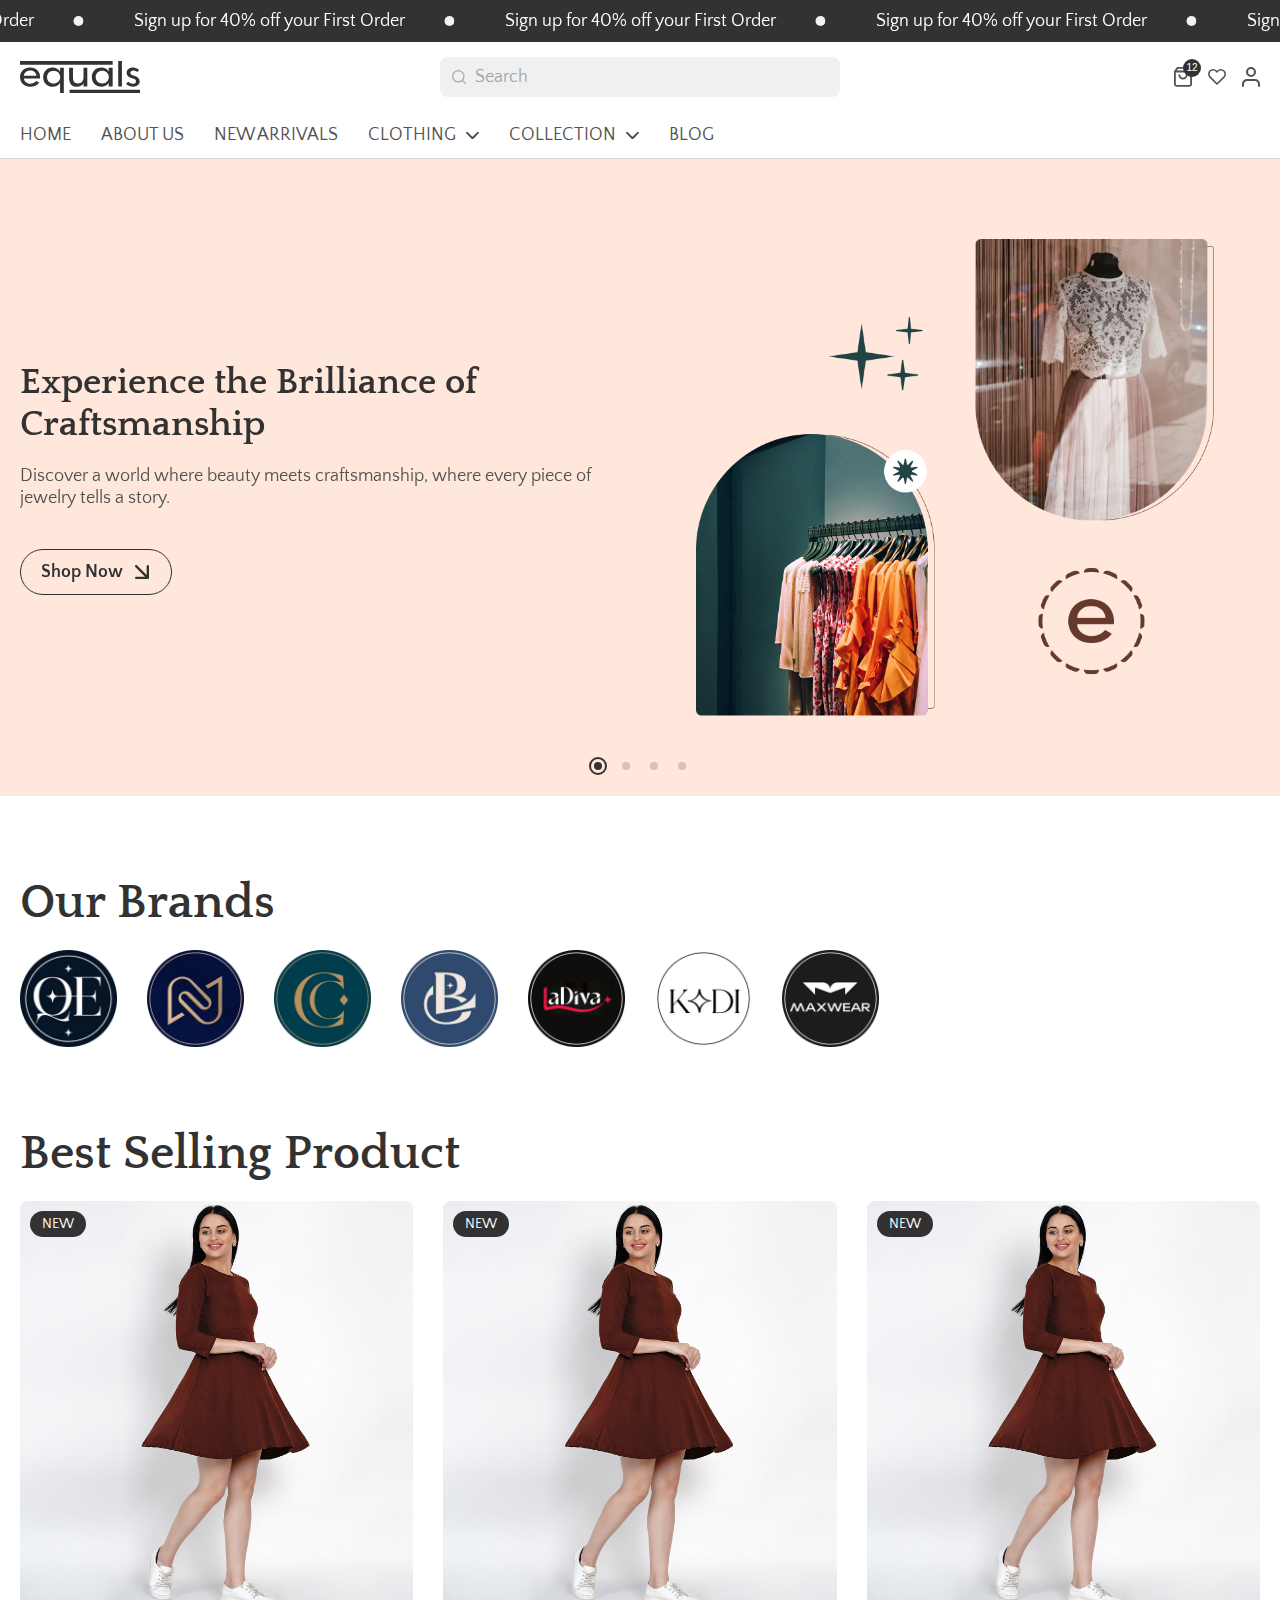
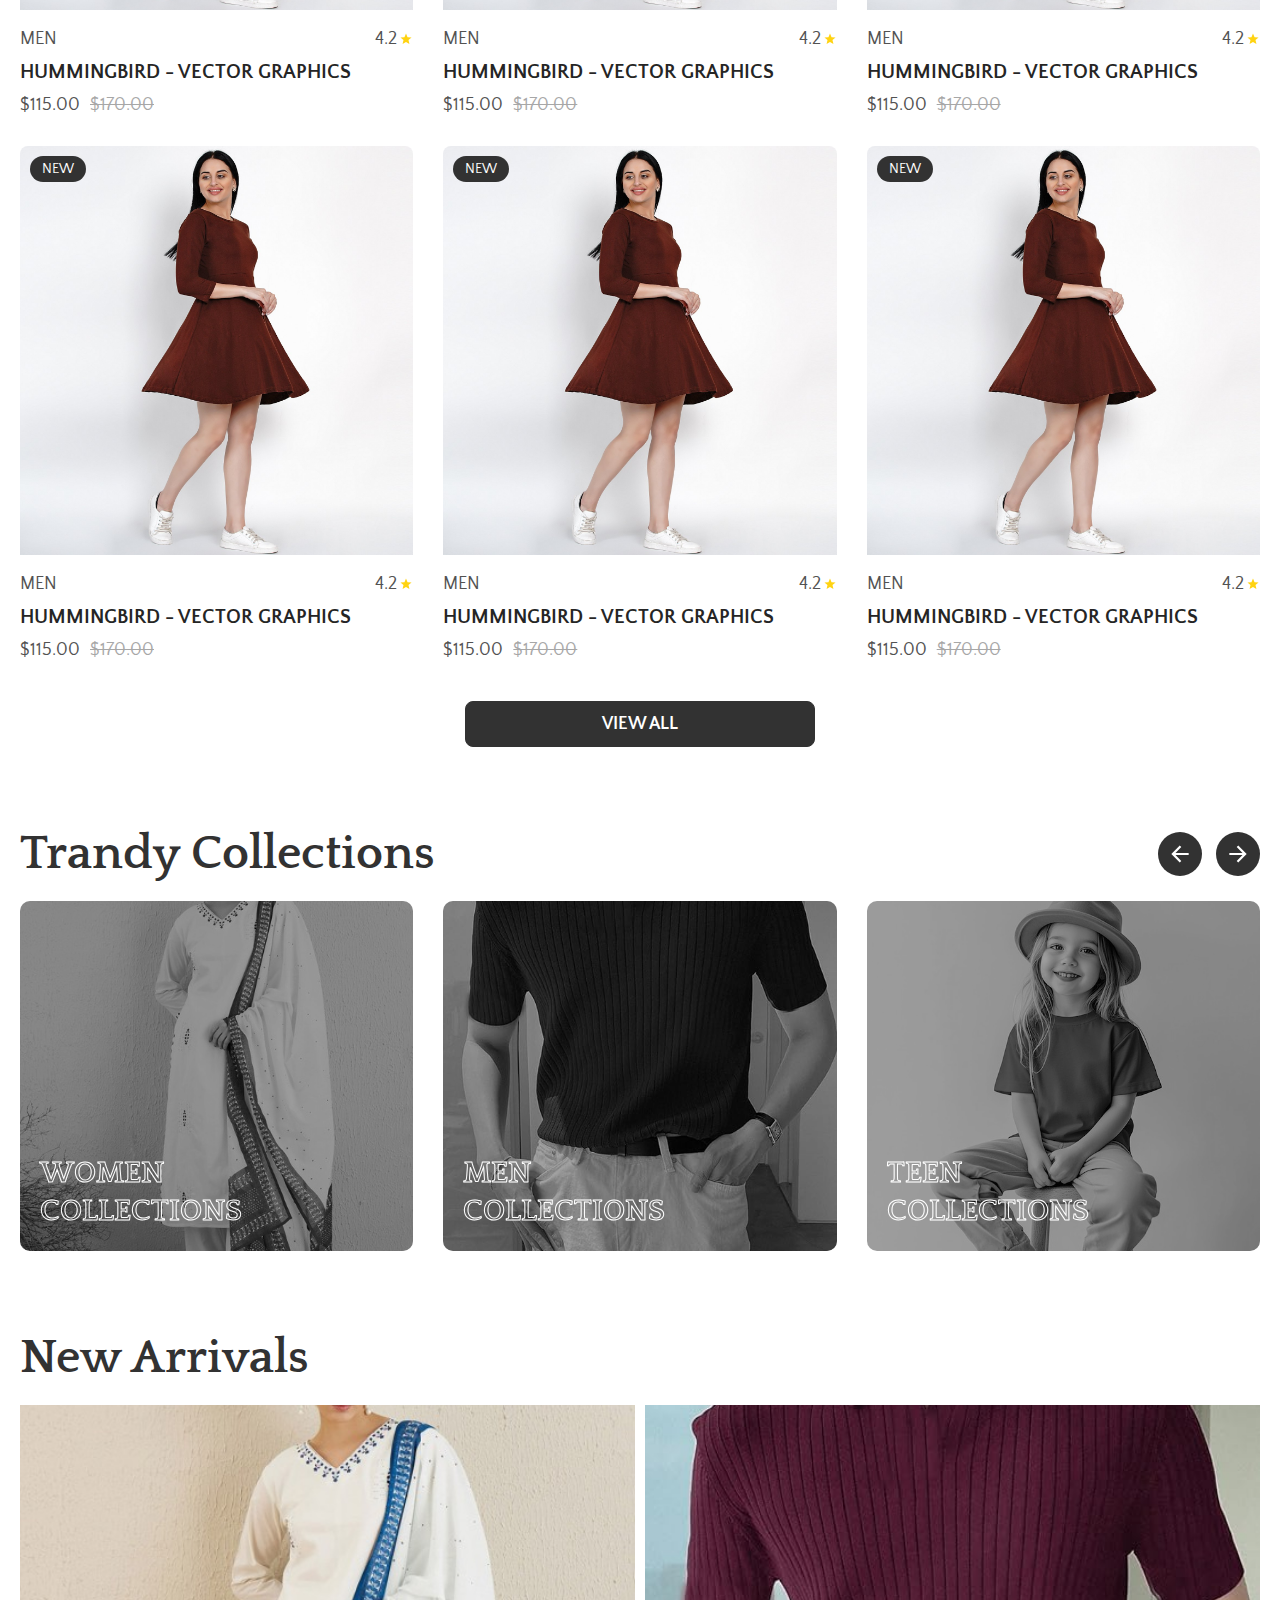
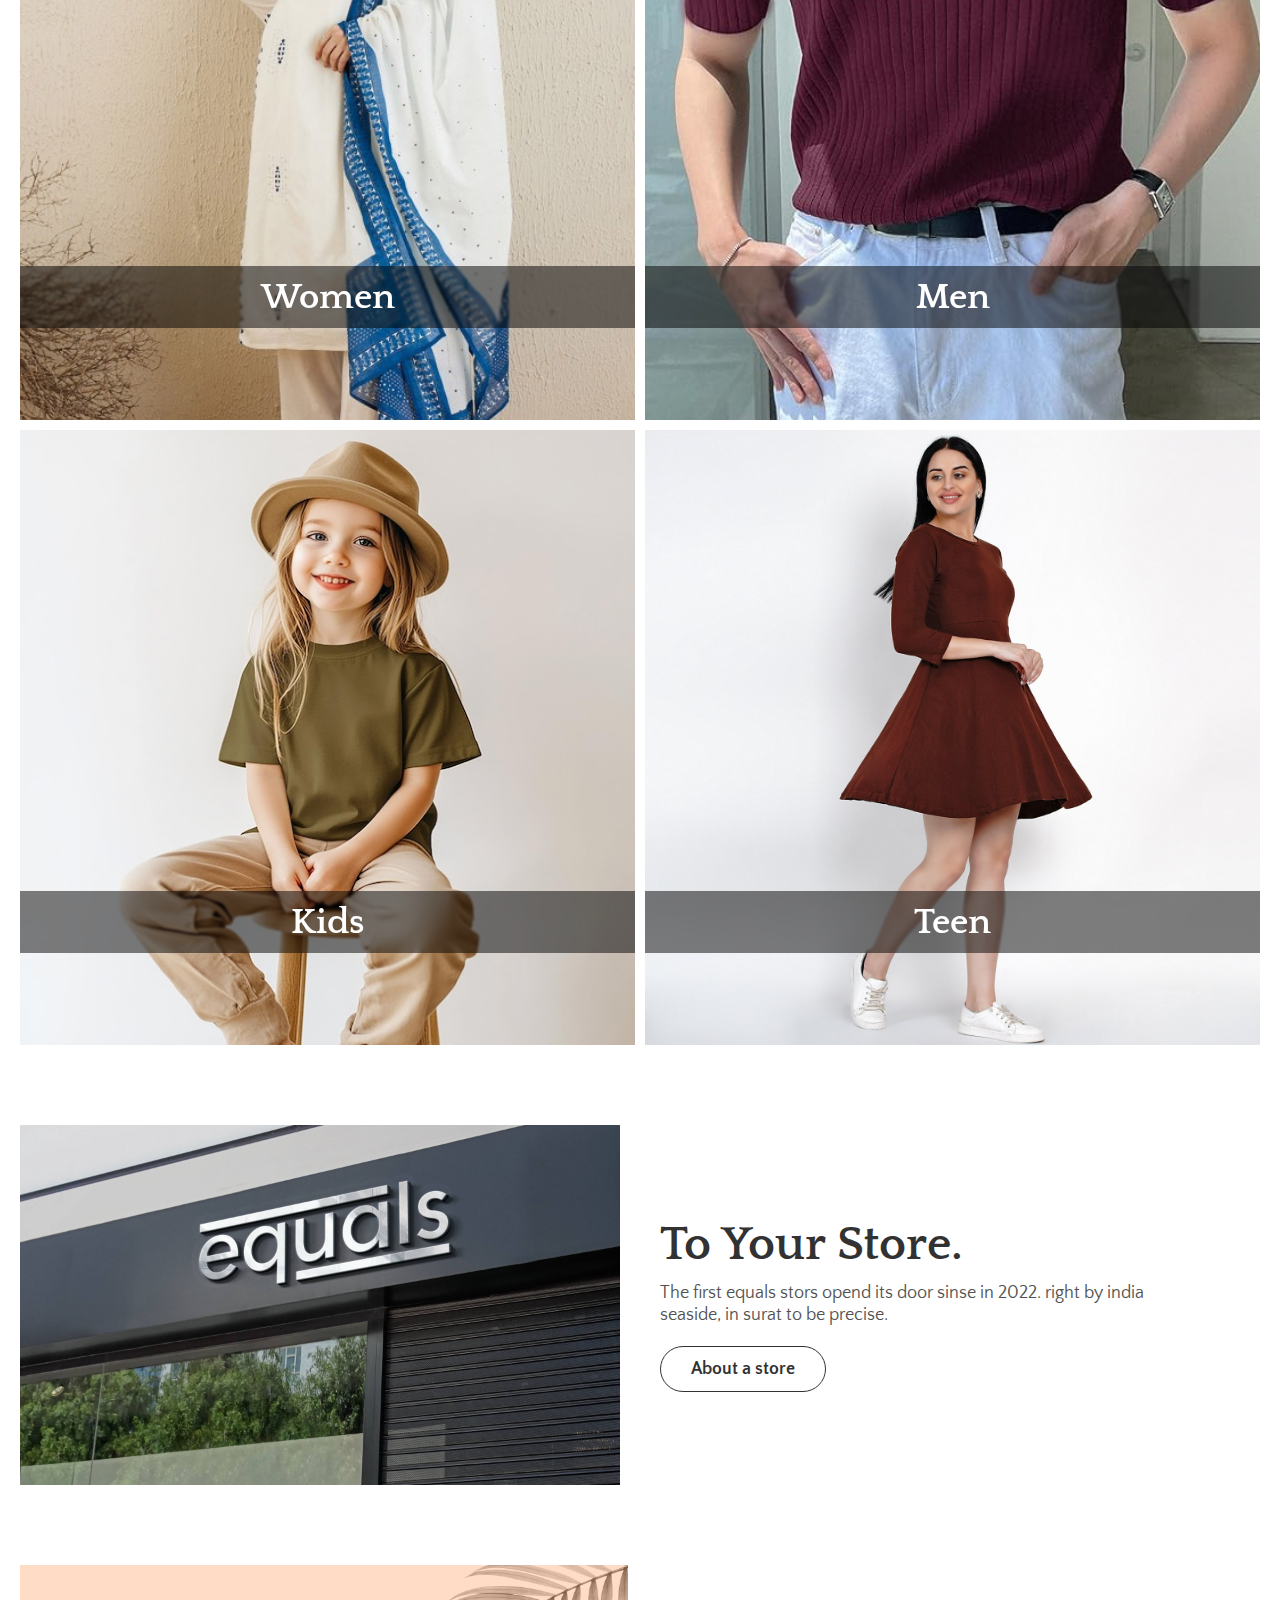
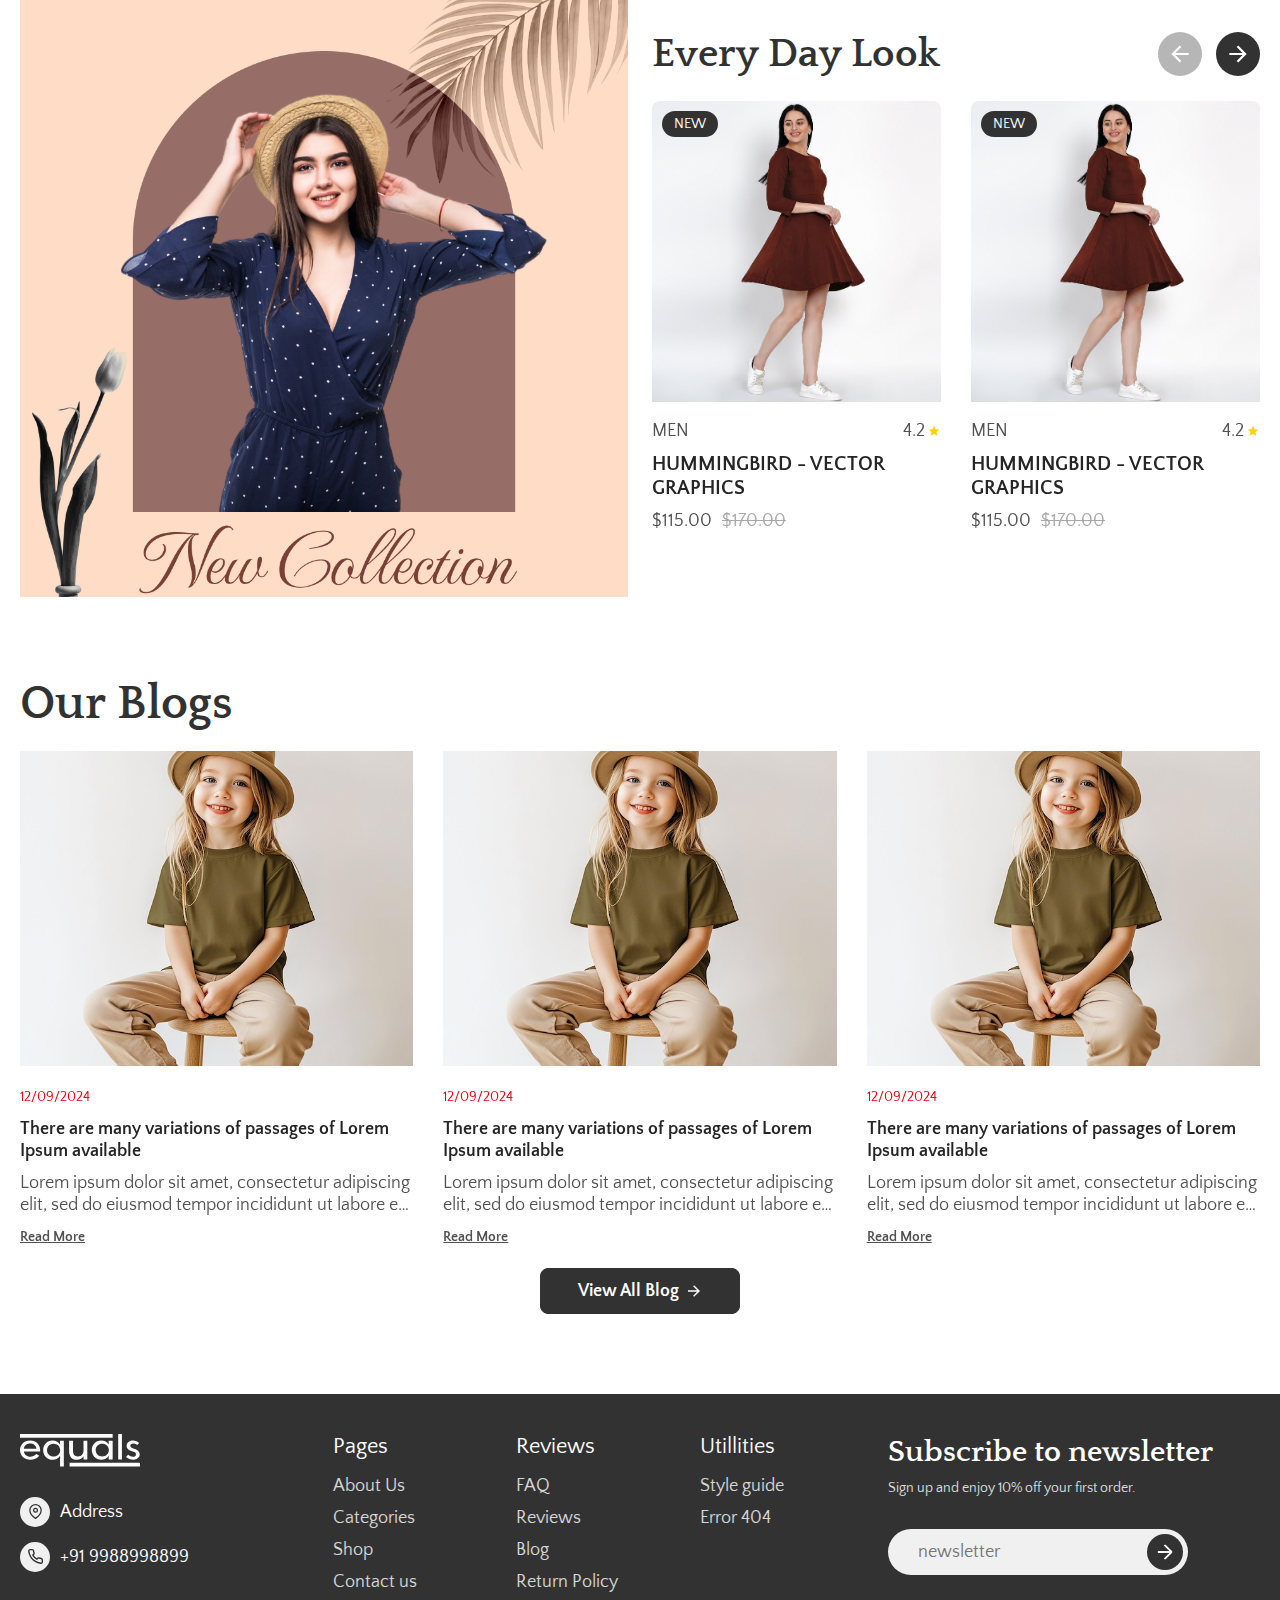
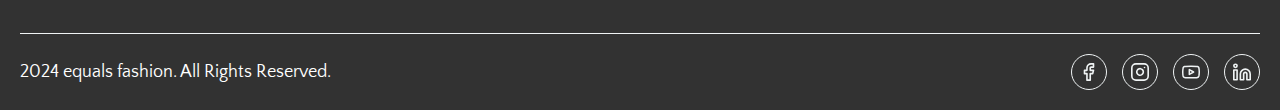
==== commit 4a58cb24: "pdp page" ====
--- a/index.html
+++ b/index.html
@@ -1344,10 +1344,17 @@
                               <img src="assets/images/arrival-4.png" alt="" class="img-cover main-image">
                               <img src="assets/images/hover-image.jpeg" alt="" class="img-cover hover-image">
                             </a>
-                            <div class="add-cart-btn"> 
-                              <a href="#" class="btn btn-fill">
-                                <svg width="22" height="19" viewBox="0 0 22 19" fill="none" xmlns="http://www.w3.org/2000/svg"><path d="M20.6312 13.4508H6.67421L7.37499 12.0234L19.0187 12.0023C19.4125 12.0023 19.75 11.7211 19.8203 11.332L21.4328 2.30625C21.475 2.06953 21.4117 1.82578 21.257 1.64062C21.1806 1.5495 21.0852 1.4761 20.9776 1.42551C20.8699 1.37492 20.7525 1.34835 20.6336 1.34766L5.82109 1.29844L5.69452 0.703125C5.61484 0.323437 5.27265 0.046875 4.88359 0.046875H1.26249C1.04307 0.046875 0.832631 0.134041 0.677474 0.289198C0.522316 0.444355 0.43515 0.654794 0.43515 0.874219C0.43515 1.09364 0.522316 1.30408 0.677474 1.45924C0.832631 1.6144 1.04307 1.70156 1.26249 1.70156H4.21327L4.7664 4.33125L6.12812 10.9242L4.37499 13.7859C4.28395 13.9088 4.22912 14.0547 4.21669 14.2071C4.20426 14.3596 4.23474 14.5124 4.30468 14.6484C4.44531 14.9273 4.7289 15.1031 5.04296 15.1031H6.51484C6.20105 15.5199 6.03157 16.0275 6.03202 16.5492C6.03202 17.8758 7.11015 18.9539 8.43671 18.9539C9.76327 18.9539 10.8414 17.8758 10.8414 16.5492C10.8414 16.0266 10.668 15.518 10.3586 15.1031H14.1344C13.8206 15.5199 13.6511 16.0275 13.6516 16.5492C13.6516 17.8758 14.7297 18.9539 16.0562 18.9539C17.3828 18.9539 18.4609 17.8758 18.4609 16.5492C18.4609 16.0266 18.2875 15.518 17.9781 15.1031H20.6336C21.0883 15.1031 21.4609 14.7328 21.4609 14.2758C21.4596 14.0566 21.3716 13.8468 21.2161 13.6923C21.0607 13.5377 20.8504 13.4509 20.6312 13.4508ZM6.16562 2.92969L19.6609 2.97422L18.3391 10.3758L7.73827 10.3945L6.16562 2.92969ZM8.43671 17.2898C8.0289 17.2898 7.69609 16.957 7.69609 16.5492C7.69609 16.1414 8.0289 15.8086 8.43671 15.8086C8.84452 15.8086 9.17734 16.1414 9.17734 16.5492C9.17734 16.7456 9.09931 16.934 8.96041 17.0729C8.82152 17.2118 8.63314 17.2898 8.43671 17.2898ZM16.0562 17.2898C15.6484 17.2898 15.3156 16.957 15.3156 16.5492C15.3156 16.1414 15.6484 15.8086 16.0562 15.8086C16.4641 15.8086 16.7969 16.1414 16.7969 16.5492C16.7969 16.7456 16.7188 16.934 16.5799 17.0729C16.441 17.2118 16.2527 17.2898 16.0562 17.2898Z" fill="currentColor" fill-opacity="1"/></svg>                                  
-                              </a>
+                            <div class="pro-grid-cart-wishlist flex">
+                              <div class="wishlist-btn"> 
+                                <button class="btn btn-fill">
+                                  <svg xmlns="http://www.w3.org/2000/svg" viewBox="0 0 24 24" fill="currentColor"><path d="M20.2426 4.75736C22.5053 7.02472 22.583 10.637 20.4786 12.993L11.9999 21.485L3.52138 12.993C1.41705 10.637 1.49571 7.01901 3.75736 4.75736C5.51545 2.99926 8.09315 2.56029 10.2605 3.44044L6.34315 7.35843L7.75736 8.77264L12 4.53L11.9872 4.51617C11.9918 4.52028 11.9964 4.5244 12.001 4.52853C14.35 2.42 17.98 2.49 20.2426 4.75736Z"></path></svg>
+                                </button>
+                              </div>
+                              <div class="add-cart-btn"> 
+                                <a href="#" class="btn btn-fill">
+                                  <svg width="22" height="19" viewBox="0 0 22 19" fill="none" xmlns="http://www.w3.org/2000/svg"><path d="M20.6312 13.4508H6.67421L7.37499 12.0234L19.0187 12.0023C19.4125 12.0023 19.75 11.7211 19.8203 11.332L21.4328 2.30625C21.475 2.06953 21.4117 1.82578 21.257 1.64062C21.1806 1.5495 21.0852 1.4761 20.9776 1.42551C20.8699 1.37492 20.7525 1.34835 20.6336 1.34766L5.82109 1.29844L5.69452 0.703125C5.61484 0.323437 5.27265 0.046875 4.88359 0.046875H1.26249C1.04307 0.046875 0.832631 0.134041 0.677474 0.289198C0.522316 0.444355 0.43515 0.654794 0.43515 0.874219C0.43515 1.09364 0.522316 1.30408 0.677474 1.45924C0.832631 1.6144 1.04307 1.70156 1.26249 1.70156H4.21327L4.7664 4.33125L6.12812 10.9242L4.37499 13.7859C4.28395 13.9088 4.22912 14.0547 4.21669 14.2071C4.20426 14.3596 4.23474 14.5124 4.30468 14.6484C4.44531 14.9273 4.7289 15.1031 5.04296 15.1031H6.51484C6.20105 15.5199 6.03157 16.0275 6.03202 16.5492C6.03202 17.8758 7.11015 18.9539 8.43671 18.9539C9.76327 18.9539 10.8414 17.8758 10.8414 16.5492C10.8414 16.0266 10.668 15.518 10.3586 15.1031H14.1344C13.8206 15.5199 13.6511 16.0275 13.6516 16.5492C13.6516 17.8758 14.7297 18.9539 16.0562 18.9539C17.3828 18.9539 18.4609 17.8758 18.4609 16.5492C18.4609 16.0266 18.2875 15.518 17.9781 15.1031H20.6336C21.0883 15.1031 21.4609 14.7328 21.4609 14.2758C21.4596 14.0566 21.3716 13.8468 21.2161 13.6923C21.0607 13.5377 20.8504 13.4509 20.6312 13.4508ZM6.16562 2.92969L19.6609 2.97422L18.3391 10.3758L7.73827 10.3945L6.16562 2.92969ZM8.43671 17.2898C8.0289 17.2898 7.69609 16.957 7.69609 16.5492C7.69609 16.1414 8.0289 15.8086 8.43671 15.8086C8.84452 15.8086 9.17734 16.1414 9.17734 16.5492C9.17734 16.7456 9.09931 16.934 8.96041 17.0729C8.82152 17.2118 8.63314 17.2898 8.43671 17.2898ZM16.0562 17.2898C15.6484 17.2898 15.3156 16.957 15.3156 16.5492C15.3156 16.1414 15.6484 15.8086 16.0562 15.8086C16.4641 15.8086 16.7969 16.1414 16.7969 16.5492C16.7969 16.7456 16.7188 16.934 16.5799 17.0729C16.441 17.2118 16.2527 17.2898 16.0562 17.2898Z" fill="currentColor" fill-opacity="1"/></svg>                                  
+                                </a>
+                              </div>
                             </div>
                             <div class="product-label text-uppercase">New</div>
                           </div>
@@ -1368,13 +1375,20 @@
                               <div class="sell-price">$115.00</div>
                               <div class="compare-price text-delete">$170.00</div>
                             </div> 
-                            <div class="mob-add-cart add-cart-btn text-uppercase">
-                              <a href="#" class="btn btn-fill">
-                                <p>Add To cart</p>
-                                <div class="icons">
-                                <svg width="22" height="19" viewBox="0 0 22 19" fill="none" xmlns="http://www.w3.org/2000/svg"><path d="M20.6312 13.4508H6.67421L7.37499 12.0234L19.0187 12.0023C19.4125 12.0023 19.75 11.7211 19.8203 11.332L21.4328 2.30625C21.475 2.06953 21.4117 1.82578 21.257 1.64062C21.1806 1.5495 21.0852 1.4761 20.9776 1.42551C20.8699 1.37492 20.7525 1.34835 20.6336 1.34766L5.82109 1.29844L5.69452 0.703125C5.61484 0.323437 5.27265 0.046875 4.88359 0.046875H1.26249C1.04307 0.046875 0.832631 0.134041 0.677474 0.289198C0.522316 0.444355 0.43515 0.654794 0.43515 0.874219C0.43515 1.09364 0.522316 1.30408 0.677474 1.45924C0.832631 1.6144 1.04307 1.70156 1.26249 1.70156H4.21327L4.7664 4.33125L6.12812 10.9242L4.37499 13.7859C4.28395 13.9088 4.22912 14.0547 4.21669 14.2071C4.20426 14.3596 4.23474 14.5124 4.30468 14.6484C4.44531 14.9273 4.7289 15.1031 5.04296 15.1031H6.51484C6.20105 15.5199 6.03157 16.0275 6.03202 16.5492C6.03202 17.8758 7.11015 18.9539 8.43671 18.9539C9.76327 18.9539 10.8414 17.8758 10.8414 16.5492C10.8414 16.0266 10.668 15.518 10.3586 15.1031H14.1344C13.8206 15.5199 13.6511 16.0275 13.6516 16.5492C13.6516 17.8758 14.7297 18.9539 16.0562 18.9539C17.3828 18.9539 18.4609 17.8758 18.4609 16.5492C18.4609 16.0266 18.2875 15.518 17.9781 15.1031H20.6336C21.0883 15.1031 21.4609 14.7328 21.4609 14.2758C21.4596 14.0566 21.3716 13.8468 21.2161 13.6923C21.0607 13.5377 20.8504 13.4509 20.6312 13.4508ZM6.16562 2.92969L19.6609 2.97422L18.3391 10.3758L7.73827 10.3945L6.16562 2.92969ZM8.43671 17.2898C8.0289 17.2898 7.69609 16.957 7.69609 16.5492C7.69609 16.1414 8.0289 15.8086 8.43671 15.8086C8.84452 15.8086 9.17734 16.1414 9.17734 16.5492C9.17734 16.7456 9.09931 16.934 8.96041 17.0729C8.82152 17.2118 8.63314 17.2898 8.43671 17.2898ZM16.0562 17.2898C15.6484 17.2898 15.3156 16.957 15.3156 16.5492C15.3156 16.1414 15.6484 15.8086 16.0562 15.8086C16.4641 15.8086 16.7969 16.1414 16.7969 16.5492C16.7969 16.7456 16.7188 16.934 16.5799 17.0729C16.441 17.2118 16.2527 17.2898 16.0562 17.2898Z" fill="currentColor" fill-opacity="1"/></svg>
-                              </div>                         
-                              </a>
+                            <div class="mob-cart-wishlist text-uppercase">
+                              <div class="add-cart-btn">
+                                <a href="#" class="btn btn-fill">
+                                  <p>Add To cart</p>
+                                  <div class="icons">
+                                  <svg width="22" height="19" viewBox="0 0 22 19" fill="none" xmlns="http://www.w3.org/2000/svg"><path d="M20.6312 13.4508H6.67421L7.37499 12.0234L19.0187 12.0023C19.4125 12.0023 19.75 11.7211 19.8203 11.332L21.4328 2.30625C21.475 2.06953 21.4117 1.82578 21.257 1.64062C21.1806 1.5495 21.0852 1.4761 20.9776 1.42551C20.8699 1.37492 20.7525 1.34835 20.6336 1.34766L5.82109 1.29844L5.69452 0.703125C5.61484 0.323437 5.27265 0.046875 4.88359 0.046875H1.26249C1.04307 0.046875 0.832631 0.134041 0.677474 0.289198C0.522316 0.444355 0.43515 0.654794 0.43515 0.874219C0.43515 1.09364 0.522316 1.30408 0.677474 1.45924C0.832631 1.6144 1.04307 1.70156 1.26249 1.70156H4.21327L4.7664 4.33125L6.12812 10.9242L4.37499 13.7859C4.28395 13.9088 4.22912 14.0547 4.21669 14.2071C4.20426 14.3596 4.23474 14.5124 4.30468 14.6484C4.44531 14.9273 4.7289 15.1031 5.04296 15.1031H6.51484C6.20105 15.5199 6.03157 16.0275 6.03202 16.5492C6.03202 17.8758 7.11015 18.9539 8.43671 18.9539C9.76327 18.9539 10.8414 17.8758 10.8414 16.5492C10.8414 16.0266 10.668 15.518 10.3586 15.1031H14.1344C13.8206 15.5199 13.6511 16.0275 13.6516 16.5492C13.6516 17.8758 14.7297 18.9539 16.0562 18.9539C17.3828 18.9539 18.4609 17.8758 18.4609 16.5492C18.4609 16.0266 18.2875 15.518 17.9781 15.1031H20.6336C21.0883 15.1031 21.4609 14.7328 21.4609 14.2758C21.4596 14.0566 21.3716 13.8468 21.2161 13.6923C21.0607 13.5377 20.8504 13.4509 20.6312 13.4508ZM6.16562 2.92969L19.6609 2.97422L18.3391 10.3758L7.73827 10.3945L6.16562 2.92969ZM8.43671 17.2898C8.0289 17.2898 7.69609 16.957 7.69609 16.5492C7.69609 16.1414 8.0289 15.8086 8.43671 15.8086C8.84452 15.8086 9.17734 16.1414 9.17734 16.5492C9.17734 16.7456 9.09931 16.934 8.96041 17.0729C8.82152 17.2118 8.63314 17.2898 8.43671 17.2898ZM16.0562 17.2898C15.6484 17.2898 15.3156 16.957 15.3156 16.5492C15.3156 16.1414 15.6484 15.8086 16.0562 15.8086C16.4641 15.8086 16.7969 16.1414 16.7969 16.5492C16.7969 16.7456 16.7188 16.934 16.5799 17.0729C16.441 17.2118 16.2527 17.2898 16.0562 17.2898Z" fill="currentColor" fill-opacity="1"/></svg>
+                                </div>                         
+                                </a>
+                              </div>
+                              <div class="wishlist-btn"> 
+                                <button class="btn btn-fill">
+                                  <svg xmlns="http://www.w3.org/2000/svg" viewBox="0 0 24 24" fill="currentColor"><path d="M20.2426 4.75736C22.5053 7.02472 22.583 10.637 20.4786 12.993L11.9999 21.485L3.52138 12.993C1.41705 10.637 1.49571 7.01901 3.75736 4.75736C5.51545 2.99926 8.09315 2.56029 10.2605 3.44044L6.34315 7.35843L7.75736 8.77264L12 4.53L11.9872 4.51617C11.9918 4.52028 11.9964 4.5244 12.001 4.52853C14.35 2.42 17.98 2.49 20.2426 4.75736Z"></path></svg>
+                                </button>
+                              </div>
                             </div>
                           </div>
                         </div>
@@ -1387,10 +1401,17 @@
                               <img src="assets/images/arrival-4.png" alt="" class="img-cover main-image">
                               <img src="assets/images/hover-image.jpeg" alt="" class="img-cover hover-image">
                             </a>
-                            <div class="add-cart-btn"> 
-                              <a href="#" class="btn btn-fill">
-                                <svg width="22" height="19" viewBox="0 0 22 19" fill="none" xmlns="http://www.w3.org/2000/svg"><path d="M20.6312 13.4508H6.67421L7.37499 12.0234L19.0187 12.0023C19.4125 12.0023 19.75 11.7211 19.8203 11.332L21.4328 2.30625C21.475 2.06953 21.4117 1.82578 21.257 1.64062C21.1806 1.5495 21.0852 1.4761 20.9776 1.42551C20.8699 1.37492 20.7525 1.34835 20.6336 1.34766L5.82109 1.29844L5.69452 0.703125C5.61484 0.323437 5.27265 0.046875 4.88359 0.046875H1.26249C1.04307 0.046875 0.832631 0.134041 0.677474 0.289198C0.522316 0.444355 0.43515 0.654794 0.43515 0.874219C0.43515 1.09364 0.522316 1.30408 0.677474 1.45924C0.832631 1.6144 1.04307 1.70156 1.26249 1.70156H4.21327L4.7664 4.33125L6.12812 10.9242L4.37499 13.7859C4.28395 13.9088 4.22912 14.0547 4.21669 14.2071C4.20426 14.3596 4.23474 14.5124 4.30468 14.6484C4.44531 14.9273 4.7289 15.1031 5.04296 15.1031H6.51484C6.20105 15.5199 6.03157 16.0275 6.03202 16.5492C6.03202 17.8758 7.11015 18.9539 8.43671 18.9539C9.76327 18.9539 10.8414 17.8758 10.8414 16.5492C10.8414 16.0266 10.668 15.518 10.3586 15.1031H14.1344C13.8206 15.5199 13.6511 16.0275 13.6516 16.5492C13.6516 17.8758 14.7297 18.9539 16.0562 18.9539C17.3828 18.9539 18.4609 17.8758 18.4609 16.5492C18.4609 16.0266 18.2875 15.518 17.9781 15.1031H20.6336C21.0883 15.1031 21.4609 14.7328 21.4609 14.2758C21.4596 14.0566 21.3716 13.8468 21.2161 13.6923C21.0607 13.5377 20.8504 13.4509 20.6312 13.4508ZM6.16562 2.92969L19.6609 2.97422L18.3391 10.3758L7.73827 10.3945L6.16562 2.92969ZM8.43671 17.2898C8.0289 17.2898 7.69609 16.957 7.69609 16.5492C7.69609 16.1414 8.0289 15.8086 8.43671 15.8086C8.84452 15.8086 9.17734 16.1414 9.17734 16.5492C9.17734 16.7456 9.09931 16.934 8.96041 17.0729C8.82152 17.2118 8.63314 17.2898 8.43671 17.2898ZM16.0562 17.2898C15.6484 17.2898 15.3156 16.957 15.3156 16.5492C15.3156 16.1414 15.6484 15.8086 16.0562 15.8086C16.4641 15.8086 16.7969 16.1414 16.7969 16.5492C16.7969 16.7456 16.7188 16.934 16.5799 17.0729C16.441 17.2118 16.2527 17.2898 16.0562 17.2898Z" fill="currentColor" fill-opacity="1"/></svg>                                  
-                              </a>
+                            <div class="pro-grid-cart-wishlist flex">
+                              <div class="wishlist-btn"> 
+                                <button class="btn btn-fill">
+                                  <svg xmlns="http://www.w3.org/2000/svg" viewBox="0 0 24 24" fill="currentColor"><path d="M20.2426 4.75736C22.5053 7.02472 22.583 10.637 20.4786 12.993L11.9999 21.485L3.52138 12.993C1.41705 10.637 1.49571 7.01901 3.75736 4.75736C5.51545 2.99926 8.09315 2.56029 10.2605 3.44044L6.34315 7.35843L7.75736 8.77264L12 4.53L11.9872 4.51617C11.9918 4.52028 11.9964 4.5244 12.001 4.52853C14.35 2.42 17.98 2.49 20.2426 4.75736Z"></path></svg>
+                                </button>
+                              </div>
+                              <div class="add-cart-btn"> 
+                                <a href="#" class="btn btn-fill">
+                                  <svg width="22" height="19" viewBox="0 0 22 19" fill="none" xmlns="http://www.w3.org/2000/svg"><path d="M20.6312 13.4508H6.67421L7.37499 12.0234L19.0187 12.0023C19.4125 12.0023 19.75 11.7211 19.8203 11.332L21.4328 2.30625C21.475 2.06953 21.4117 1.82578 21.257 1.64062C21.1806 1.5495 21.0852 1.4761 20.9776 1.42551C20.8699 1.37492 20.7525 1.34835 20.6336 1.34766L5.82109 1.29844L5.69452 0.703125C5.61484 0.323437 5.27265 0.046875 4.88359 0.046875H1.26249C1.04307 0.046875 0.832631 0.134041 0.677474 0.289198C0.522316 0.444355 0.43515 0.654794 0.43515 0.874219C0.43515 1.09364 0.522316 1.30408 0.677474 1.45924C0.832631 1.6144 1.04307 1.70156 1.26249 1.70156H4.21327L4.7664 4.33125L6.12812 10.9242L4.37499 13.7859C4.28395 13.9088 4.22912 14.0547 4.21669 14.2071C4.20426 14.3596 4.23474 14.5124 4.30468 14.6484C4.44531 14.9273 4.7289 15.1031 5.04296 15.1031H6.51484C6.20105 15.5199 6.03157 16.0275 6.03202 16.5492C6.03202 17.8758 7.11015 18.9539 8.43671 18.9539C9.76327 18.9539 10.8414 17.8758 10.8414 16.5492C10.8414 16.0266 10.668 15.518 10.3586 15.1031H14.1344C13.8206 15.5199 13.6511 16.0275 13.6516 16.5492C13.6516 17.8758 14.7297 18.9539 16.0562 18.9539C17.3828 18.9539 18.4609 17.8758 18.4609 16.5492C18.4609 16.0266 18.2875 15.518 17.9781 15.1031H20.6336C21.0883 15.1031 21.4609 14.7328 21.4609 14.2758C21.4596 14.0566 21.3716 13.8468 21.2161 13.6923C21.0607 13.5377 20.8504 13.4509 20.6312 13.4508ZM6.16562 2.92969L19.6609 2.97422L18.3391 10.3758L7.73827 10.3945L6.16562 2.92969ZM8.43671 17.2898C8.0289 17.2898 7.69609 16.957 7.69609 16.5492C7.69609 16.1414 8.0289 15.8086 8.43671 15.8086C8.84452 15.8086 9.17734 16.1414 9.17734 16.5492C9.17734 16.7456 9.09931 16.934 8.96041 17.0729C8.82152 17.2118 8.63314 17.2898 8.43671 17.2898ZM16.0562 17.2898C15.6484 17.2898 15.3156 16.957 15.3156 16.5492C15.3156 16.1414 15.6484 15.8086 16.0562 15.8086C16.4641 15.8086 16.7969 16.1414 16.7969 16.5492C16.7969 16.7456 16.7188 16.934 16.5799 17.0729C16.441 17.2118 16.2527 17.2898 16.0562 17.2898Z" fill="currentColor" fill-opacity="1"/></svg>                                  
+                                </a>
+                              </div>
                             </div>
                             <div class="product-label text-uppercase">New</div>
                           </div>
@@ -1411,7 +1432,65 @@
                               <div class="sell-price">$115.00</div>
                               <div class="compare-price text-delete">$170.00</div>
                             </div> 
-                            <div class="mob-add-cart add-cart-btn text-uppercase">
+                            <div class="mob-cart-wishlist text-uppercase">
+                              <div class="add-cart-btn">
+                                <a href="#" class="btn btn-fill">
+                                  <p>Add To cart</p>
+                                  <div class="icons">
+                                  <svg width="22" height="19" viewBox="0 0 22 19" fill="none" xmlns="http://www.w3.org/2000/svg"><path d="M20.6312 13.4508H6.67421L7.37499 12.0234L19.0187 12.0023C19.4125 12.0023 19.75 11.7211 19.8203 11.332L21.4328 2.30625C21.475 2.06953 21.4117 1.82578 21.257 1.64062C21.1806 1.5495 21.0852 1.4761 20.9776 1.42551C20.8699 1.37492 20.7525 1.34835 20.6336 1.34766L5.82109 1.29844L5.69452 0.703125C5.61484 0.323437 5.27265 0.046875 4.88359 0.046875H1.26249C1.04307 0.046875 0.832631 0.134041 0.677474 0.289198C0.522316 0.444355 0.43515 0.654794 0.43515 0.874219C0.43515 1.09364 0.522316 1.30408 0.677474 1.45924C0.832631 1.6144 1.04307 1.70156 1.26249 1.70156H4.21327L4.7664 4.33125L6.12812 10.9242L4.37499 13.7859C4.28395 13.9088 4.22912 14.0547 4.21669 14.2071C4.20426 14.3596 4.23474 14.5124 4.30468 14.6484C4.44531 14.9273 4.7289 15.1031 5.04296 15.1031H6.51484C6.20105 15.5199 6.03157 16.0275 6.03202 16.5492C6.03202 17.8758 7.11015 18.9539 8.43671 18.9539C9.76327 18.9539 10.8414 17.8758 10.8414 16.5492C10.8414 16.0266 10.668 15.518 10.3586 15.1031H14.1344C13.8206 15.5199 13.6511 16.0275 13.6516 16.5492C13.6516 17.8758 14.7297 18.9539 16.0562 18.9539C17.3828 18.9539 18.4609 17.8758 18.4609 16.5492C18.4609 16.0266 18.2875 15.518 17.9781 15.1031H20.6336C21.0883 15.1031 21.4609 14.7328 21.4609 14.2758C21.4596 14.0566 21.3716 13.8468 21.2161 13.6923C21.0607 13.5377 20.8504 13.4509 20.6312 13.4508ZM6.16562 2.92969L19.6609 2.97422L18.3391 10.3758L7.73827 10.3945L6.16562 2.92969ZM8.43671 17.2898C8.0289 17.2898 7.69609 16.957 7.69609 16.5492C7.69609 16.1414 8.0289 15.8086 8.43671 15.8086C8.84452 15.8086 9.17734 16.1414 9.17734 16.5492C9.17734 16.7456 9.09931 16.934 8.96041 17.0729C8.82152 17.2118 8.63314 17.2898 8.43671 17.2898ZM16.0562 17.2898C15.6484 17.2898 15.3156 16.957 15.3156 16.5492C15.3156 16.1414 15.6484 15.8086 16.0562 15.8086C16.4641 15.8086 16.7969 16.1414 16.7969 16.5492C16.7969 16.7456 16.7188 16.934 16.5799 17.0729C16.441 17.2118 16.2527 17.2898 16.0562 17.2898Z" fill="currentColor" fill-opacity="1"/></svg>
+                                </div>                         
+                                </a>
+                              </div>
+                              <div class="wishlist-btn"> 
+                                <button class="btn btn-fill">
+                                  <svg xmlns="http://www.w3.org/2000/svg" viewBox="0 0 24 24" fill="currentColor"><path d="M20.2426 4.75736C22.5053 7.02472 22.583 10.637 20.4786 12.993L11.9999 21.485L3.52138 12.993C1.41705 10.637 1.49571 7.01901 3.75736 4.75736C5.51545 2.99926 8.09315 2.56029 10.2605 3.44044L6.34315 7.35843L7.75736 8.77264L12 4.53L11.9872 4.51617C11.9918 4.52028 11.9964 4.5244 12.001 4.52853C14.35 2.42 17.98 2.49 20.2426 4.75736Z"></path></svg>
+                                </button>
+                              </div>
+                            </div>
+                          </div>
+                        </div>
+                    </div>
+
+                    <div class="swiper-slide">
+                      <div class="product-items">
+                        <div class="product-image">
+                          <a href="#" class="img-box">
+                            <img src="assets/images/arrival-4.png" alt="" class="img-cover main-image">
+                            <img src="assets/images/hover-image.jpeg" alt="" class="img-cover hover-image">
+                          </a>
+                          <div class="pro-grid-cart-wishlist flex">
+                            <div class="wishlist-btn"> 
+                              <button class="btn btn-fill">
+                                <svg xmlns="http://www.w3.org/2000/svg" viewBox="0 0 24 24" fill="currentColor"><path d="M20.2426 4.75736C22.5053 7.02472 22.583 10.637 20.4786 12.993L11.9999 21.485L3.52138 12.993C1.41705 10.637 1.49571 7.01901 3.75736 4.75736C5.51545 2.99926 8.09315 2.56029 10.2605 3.44044L6.34315 7.35843L7.75736 8.77264L12 4.53L11.9872 4.51617C11.9918 4.52028 11.9964 4.5244 12.001 4.52853C14.35 2.42 17.98 2.49 20.2426 4.75736Z"></path></svg>
+                              </button>
+                            </div>
+                            <div class="add-cart-btn"> 
+                              <a href="#" class="btn btn-fill">
+                                <svg width="22" height="19" viewBox="0 0 22 19" fill="none" xmlns="http://www.w3.org/2000/svg"><path d="M20.6312 13.4508H6.67421L7.37499 12.0234L19.0187 12.0023C19.4125 12.0023 19.75 11.7211 19.8203 11.332L21.4328 2.30625C21.475 2.06953 21.4117 1.82578 21.257 1.64062C21.1806 1.5495 21.0852 1.4761 20.9776 1.42551C20.8699 1.37492 20.7525 1.34835 20.6336 1.34766L5.82109 1.29844L5.69452 0.703125C5.61484 0.323437 5.27265 0.046875 4.88359 0.046875H1.26249C1.04307 0.046875 0.832631 0.134041 0.677474 0.289198C0.522316 0.444355 0.43515 0.654794 0.43515 0.874219C0.43515 1.09364 0.522316 1.30408 0.677474 1.45924C0.832631 1.6144 1.04307 1.70156 1.26249 1.70156H4.21327L4.7664 4.33125L6.12812 10.9242L4.37499 13.7859C4.28395 13.9088 4.22912 14.0547 4.21669 14.2071C4.20426 14.3596 4.23474 14.5124 4.30468 14.6484C4.44531 14.9273 4.7289 15.1031 5.04296 15.1031H6.51484C6.20105 15.5199 6.03157 16.0275 6.03202 16.5492C6.03202 17.8758 7.11015 18.9539 8.43671 18.9539C9.76327 18.9539 10.8414 17.8758 10.8414 16.5492C10.8414 16.0266 10.668 15.518 10.3586 15.1031H14.1344C13.8206 15.5199 13.6511 16.0275 13.6516 16.5492C13.6516 17.8758 14.7297 18.9539 16.0562 18.9539C17.3828 18.9539 18.4609 17.8758 18.4609 16.5492C18.4609 16.0266 18.2875 15.518 17.9781 15.1031H20.6336C21.0883 15.1031 21.4609 14.7328 21.4609 14.2758C21.4596 14.0566 21.3716 13.8468 21.2161 13.6923C21.0607 13.5377 20.8504 13.4509 20.6312 13.4508ZM6.16562 2.92969L19.6609 2.97422L18.3391 10.3758L7.73827 10.3945L6.16562 2.92969ZM8.43671 17.2898C8.0289 17.2898 7.69609 16.957 7.69609 16.5492C7.69609 16.1414 8.0289 15.8086 8.43671 15.8086C8.84452 15.8086 9.17734 16.1414 9.17734 16.5492C9.17734 16.7456 9.09931 16.934 8.96041 17.0729C8.82152 17.2118 8.63314 17.2898 8.43671 17.2898ZM16.0562 17.2898C15.6484 17.2898 15.3156 16.957 15.3156 16.5492C15.3156 16.1414 15.6484 15.8086 16.0562 15.8086C16.4641 15.8086 16.7969 16.1414 16.7969 16.5492C16.7969 16.7456 16.7188 16.934 16.5799 17.0729C16.441 17.2118 16.2527 17.2898 16.0562 17.2898Z" fill="currentColor" fill-opacity="1"/></svg>                                  
+                              </a>
+                            </div>
+                          </div>
+                          <div class="product-label text-uppercase">New</div>
+                        </div>
+                        <div class="product-content">
+                          <div class="product-categories-reviews text-uppercase flex justify-between align-center">
+                            <a href="#">men</a>
+                            <div class="product-reviews flex align-center">
+                              <span>4.2</span>
+                              <div class="icons">
+                                <svg xmlns="http://www.w3.org/2000/svg" viewBox="0 0 24 24" fill="currentColor"><path d="M11.9998 17L6.12197 20.5902L7.72007 13.8906L2.48926 9.40983L9.35479 8.85942L11.9998 2.5L14.6449 8.85942L21.5104 9.40983L16.2796 13.8906L17.8777 20.5902L11.9998 17Z"></path></svg>                                    
+                              </div>
+                            </div>
+                          </div>
+                          <div class="product-name text-uppercase">
+                            <a href="#">Hummingbird - Vector graphics</a>
+                          </div>
+                          <div class="product-price flex align-center">
+                            <div class="sell-price">$115.00</div>
+                            <div class="compare-price text-delete">$170.00</div>
+                          </div> 
+                          <div class="mob-cart-wishlist text-uppercase">
+                            <div class="add-cart-btn">
                               <a href="#" class="btn btn-fill">
                                 <p>Add To cart</p>
                                 <div class="icons">
@@ -1419,42 +1498,56 @@
                               </div>                         
                               </a>
                             </div>
+                            <div class="wishlist-btn"> 
+                              <button class="btn btn-fill">
+                                <svg xmlns="http://www.w3.org/2000/svg" viewBox="0 0 24 24" fill="currentColor"><path d="M20.2426 4.75736C22.5053 7.02472 22.583 10.637 20.4786 12.993L11.9999 21.485L3.52138 12.993C1.41705 10.637 1.49571 7.01901 3.75736 4.75736C5.51545 2.99926 8.09315 2.56029 10.2605 3.44044L6.34315 7.35843L7.75736 8.77264L12 4.53L11.9872 4.51617C11.9918 4.52028 11.9964 4.5244 12.001 4.52853C14.35 2.42 17.98 2.49 20.2426 4.75736Z"></path></svg>
+                              </button>
+                            </div>
                           </div>
                         </div>
-                    </div>
+                      </div>
+                    </div>  
 
                     <div class="swiper-slide">
-                        <div class="product-items">
-                          <div class="product-image">
-                            <a href="#" class="img-box">
-                              <img src="assets/images/arrival-4.png" alt="" class="img-cover main-image">
-                              <img src="assets/images/hover-image.jpeg" alt="" class="img-cover hover-image">
-                            </a>
+                      <div class="product-items">
+                        <div class="product-image">
+                          <a href="#" class="img-box">
+                            <img src="assets/images/arrival-4.png" alt="" class="img-cover main-image">
+                            <img src="assets/images/hover-image.jpeg" alt="" class="img-cover hover-image">
+                          </a>
+                          <div class="pro-grid-cart-wishlist flex">
+                            <div class="wishlist-btn"> 
+                              <button class="btn btn-fill">
+                                <svg xmlns="http://www.w3.org/2000/svg" viewBox="0 0 24 24" fill="currentColor"><path d="M20.2426 4.75736C22.5053 7.02472 22.583 10.637 20.4786 12.993L11.9999 21.485L3.52138 12.993C1.41705 10.637 1.49571 7.01901 3.75736 4.75736C5.51545 2.99926 8.09315 2.56029 10.2605 3.44044L6.34315 7.35843L7.75736 8.77264L12 4.53L11.9872 4.51617C11.9918 4.52028 11.9964 4.5244 12.001 4.52853C14.35 2.42 17.98 2.49 20.2426 4.75736Z"></path></svg>
+                              </button>
+                            </div>
                             <div class="add-cart-btn"> 
                               <a href="#" class="btn btn-fill">
                                 <svg width="22" height="19" viewBox="0 0 22 19" fill="none" xmlns="http://www.w3.org/2000/svg"><path d="M20.6312 13.4508H6.67421L7.37499 12.0234L19.0187 12.0023C19.4125 12.0023 19.75 11.7211 19.8203 11.332L21.4328 2.30625C21.475 2.06953 21.4117 1.82578 21.257 1.64062C21.1806 1.5495 21.0852 1.4761 20.9776 1.42551C20.8699 1.37492 20.7525 1.34835 20.6336 1.34766L5.82109 1.29844L5.69452 0.703125C5.61484 0.323437 5.27265 0.046875 4.88359 0.046875H1.26249C1.04307 0.046875 0.832631 0.134041 0.677474 0.289198C0.522316 0.444355 0.43515 0.654794 0.43515 0.874219C0.43515 1.09364 0.522316 1.30408 0.677474 1.45924C0.832631 1.6144 1.04307 1.70156 1.26249 1.70156H4.21327L4.7664 4.33125L6.12812 10.9242L4.37499 13.7859C4.28395 13.9088 4.22912 14.0547 4.21669 14.2071C4.20426 14.3596 4.23474 14.5124 4.30468 14.6484C4.44531 14.9273 4.7289 15.1031 5.04296 15.1031H6.51484C6.20105 15.5199 6.03157 16.0275 6.03202 16.5492C6.03202 17.8758 7.11015 18.9539 8.43671 18.9539C9.76327 18.9539 10.8414 17.8758 10.8414 16.5492C10.8414 16.0266 10.668 15.518 10.3586 15.1031H14.1344C13.8206 15.5199 13.6511 16.0275 13.6516 16.5492C13.6516 17.8758 14.7297 18.9539 16.0562 18.9539C17.3828 18.9539 18.4609 17.8758 18.4609 16.5492C18.4609 16.0266 18.2875 15.518 17.9781 15.1031H20.6336C21.0883 15.1031 21.4609 14.7328 21.4609 14.2758C21.4596 14.0566 21.3716 13.8468 21.2161 13.6923C21.0607 13.5377 20.8504 13.4509 20.6312 13.4508ZM6.16562 2.92969L19.6609 2.97422L18.3391 10.3758L7.73827 10.3945L6.16562 2.92969ZM8.43671 17.2898C8.0289 17.2898 7.69609 16.957 7.69609 16.5492C7.69609 16.1414 8.0289 15.8086 8.43671 15.8086C8.84452 15.8086 9.17734 16.1414 9.17734 16.5492C9.17734 16.7456 9.09931 16.934 8.96041 17.0729C8.82152 17.2118 8.63314 17.2898 8.43671 17.2898ZM16.0562 17.2898C15.6484 17.2898 15.3156 16.957 15.3156 16.5492C15.3156 16.1414 15.6484 15.8086 16.0562 15.8086C16.4641 15.8086 16.7969 16.1414 16.7969 16.5492C16.7969 16.7456 16.7188 16.934 16.5799 17.0729C16.441 17.2118 16.2527 17.2898 16.0562 17.2898Z" fill="currentColor" fill-opacity="1"/></svg>                                  
                               </a>
                             </div>
-                            <div class="product-label text-uppercase">New</div>
                           </div>
-                          <div class="product-content">
-                            <div class="product-categories-reviews text-uppercase flex justify-between align-center">
-                              <a href="#">men</a>
-                              <div class="product-reviews flex align-center">
-                                <span>4.2</span>
-                                <div class="icons">
-                                  <svg xmlns="http://www.w3.org/2000/svg" viewBox="0 0 24 24" fill="currentColor"><path d="M11.9998 17L6.12197 20.5902L7.72007 13.8906L2.48926 9.40983L9.35479 8.85942L11.9998 2.5L14.6449 8.85942L21.5104 9.40983L16.2796 13.8906L17.8777 20.5902L11.9998 17Z"></path></svg>                                    
-                                </div>
+                          <div class="product-label text-uppercase">New</div>
+                        </div>
+                        <div class="product-content">
+                          <div class="product-categories-reviews text-uppercase flex justify-between align-center">
+                            <a href="#">men</a>
+                            <div class="product-reviews flex align-center">
+                              <span>4.2</span>
+                              <div class="icons">
+                                <svg xmlns="http://www.w3.org/2000/svg" viewBox="0 0 24 24" fill="currentColor"><path d="M11.9998 17L6.12197 20.5902L7.72007 13.8906L2.48926 9.40983L9.35479 8.85942L11.9998 2.5L14.6449 8.85942L21.5104 9.40983L16.2796 13.8906L17.8777 20.5902L11.9998 17Z"></path></svg>                                    
                               </div>
                             </div>
-                            <div class="product-name text-uppercase">
-                              <a href="#">Hummingbird - Vector graphics</a>
-                            </div>
-                            <div class="product-price flex align-center">
-                              <div class="sell-price">$115.00</div>
-                              <div class="compare-price text-delete">$170.00</div>
-                            </div> 
-                            <div class="mob-add-cart add-cart-btn text-uppercase">
+                          </div>
+                          <div class="product-name text-uppercase">
+                            <a href="#">Hummingbird - Vector graphics</a>
+                          </div>
+                          <div class="product-price flex align-center">
+                            <div class="sell-price">$115.00</div>
+                            <div class="compare-price text-delete">$170.00</div>
+                          </div> 
+                          <div class="mob-cart-wishlist text-uppercase">
+                            <div class="add-cart-btn">
                               <a href="#" class="btn btn-fill">
                                 <p>Add To cart</p>
                                 <div class="icons">
@@ -1462,51 +1555,14 @@
                               </div>                         
                               </a>
                             </div>
+                            <div class="wishlist-btn"> 
+                              <button class="btn btn-fill">
+                                <svg xmlns="http://www.w3.org/2000/svg" viewBox="0 0 24 24" fill="currentColor"><path d="M20.2426 4.75736C22.5053 7.02472 22.583 10.637 20.4786 12.993L11.9999 21.485L3.52138 12.993C1.41705 10.637 1.49571 7.01901 3.75736 4.75736C5.51545 2.99926 8.09315 2.56029 10.2605 3.44044L6.34315 7.35843L7.75736 8.77264L12 4.53L11.9872 4.51617C11.9918 4.52028 11.9964 4.5244 12.001 4.52853C14.35 2.42 17.98 2.49 20.2426 4.75736Z"></path></svg>
+                              </button>
+                            </div>
                           </div>
                         </div>
-                    </div>
-
-                    <div class="swiper-slide">
-                        <div class="product-items">
-                          <div class="product-image">
-                            <a href="#" class="img-box">
-                              <img src="assets/images/arrival-4.png" alt="" class="img-cover main-image">
-                              <img src="assets/images/hover-image.jpeg" alt="" class="img-cover hover-image">
-                            </a>
-                            <div class="add-cart-btn"> 
-                              <a href="#" class="btn btn-fill">
-                                <svg width="22" height="19" viewBox="0 0 22 19" fill="none" xmlns="http://www.w3.org/2000/svg"><path d="M20.6312 13.4508H6.67421L7.37499 12.0234L19.0187 12.0023C19.4125 12.0023 19.75 11.7211 19.8203 11.332L21.4328 2.30625C21.475 2.06953 21.4117 1.82578 21.257 1.64062C21.1806 1.5495 21.0852 1.4761 20.9776 1.42551C20.8699 1.37492 20.7525 1.34835 20.6336 1.34766L5.82109 1.29844L5.69452 0.703125C5.61484 0.323437 5.27265 0.046875 4.88359 0.046875H1.26249C1.04307 0.046875 0.832631 0.134041 0.677474 0.289198C0.522316 0.444355 0.43515 0.654794 0.43515 0.874219C0.43515 1.09364 0.522316 1.30408 0.677474 1.45924C0.832631 1.6144 1.04307 1.70156 1.26249 1.70156H4.21327L4.7664 4.33125L6.12812 10.9242L4.37499 13.7859C4.28395 13.9088 4.22912 14.0547 4.21669 14.2071C4.20426 14.3596 4.23474 14.5124 4.30468 14.6484C4.44531 14.9273 4.7289 15.1031 5.04296 15.1031H6.51484C6.20105 15.5199 6.03157 16.0275 6.03202 16.5492C6.03202 17.8758 7.11015 18.9539 8.43671 18.9539C9.76327 18.9539 10.8414 17.8758 10.8414 16.5492C10.8414 16.0266 10.668 15.518 10.3586 15.1031H14.1344C13.8206 15.5199 13.6511 16.0275 13.6516 16.5492C13.6516 17.8758 14.7297 18.9539 16.0562 18.9539C17.3828 18.9539 18.4609 17.8758 18.4609 16.5492C18.4609 16.0266 18.2875 15.518 17.9781 15.1031H20.6336C21.0883 15.1031 21.4609 14.7328 21.4609 14.2758C21.4596 14.0566 21.3716 13.8468 21.2161 13.6923C21.0607 13.5377 20.8504 13.4509 20.6312 13.4508ZM6.16562 2.92969L19.6609 2.97422L18.3391 10.3758L7.73827 10.3945L6.16562 2.92969ZM8.43671 17.2898C8.0289 17.2898 7.69609 16.957 7.69609 16.5492C7.69609 16.1414 8.0289 15.8086 8.43671 15.8086C8.84452 15.8086 9.17734 16.1414 9.17734 16.5492C9.17734 16.7456 9.09931 16.934 8.96041 17.0729C8.82152 17.2118 8.63314 17.2898 8.43671 17.2898ZM16.0562 17.2898C15.6484 17.2898 15.3156 16.957 15.3156 16.5492C15.3156 16.1414 15.6484 15.8086 16.0562 15.8086C16.4641 15.8086 16.7969 16.1414 16.7969 16.5492C16.7969 16.7456 16.7188 16.934 16.5799 17.0729C16.441 17.2118 16.2527 17.2898 16.0562 17.2898Z" fill="currentColor" fill-opacity="1"/></svg>                                  
-                              </a>
-                            </div>
-                            <div class="product-label text-uppercase">New</div>
-                          </div>
-                          <div class="product-content">
-                            <div class="product-categories-reviews text-uppercase flex justify-between align-center">
-                              <a href="#">men</a>
-                              <div class="product-reviews flex align-center">
-                                <span>4.2</span>
-                                <div class="icons">
-                                  <svg xmlns="http://www.w3.org/2000/svg" viewBox="0 0 24 24" fill="currentColor"><path d="M11.9998 17L6.12197 20.5902L7.72007 13.8906L2.48926 9.40983L9.35479 8.85942L11.9998 2.5L14.6449 8.85942L21.5104 9.40983L16.2796 13.8906L17.8777 20.5902L11.9998 17Z"></path></svg>                                    
-                                </div>
-                              </div>
-                            </div>
-                            <div class="product-name text-uppercase">
-                              <a href="#">Hummingbird - Vector graphics</a>
-                            </div>
-                            <div class="product-price flex align-center">
-                              <div class="sell-price">$115.00</div>
-                              <div class="compare-price text-delete">$170.00</div>
-                            </div> 
-                            <div class="mob-add-cart add-cart-btn text-uppercase">
-                              <a href="#" class="btn btn-fill">
-                                <p>Add To cart</p>
-                                <div class="icons">
-                                <svg width="22" height="19" viewBox="0 0 22 19" fill="none" xmlns="http://www.w3.org/2000/svg"><path d="M20.6312 13.4508H6.67421L7.37499 12.0234L19.0187 12.0023C19.4125 12.0023 19.75 11.7211 19.8203 11.332L21.4328 2.30625C21.475 2.06953 21.4117 1.82578 21.257 1.64062C21.1806 1.5495 21.0852 1.4761 20.9776 1.42551C20.8699 1.37492 20.7525 1.34835 20.6336 1.34766L5.82109 1.29844L5.69452 0.703125C5.61484 0.323437 5.27265 0.046875 4.88359 0.046875H1.26249C1.04307 0.046875 0.832631 0.134041 0.677474 0.289198C0.522316 0.444355 0.43515 0.654794 0.43515 0.874219C0.43515 1.09364 0.522316 1.30408 0.677474 1.45924C0.832631 1.6144 1.04307 1.70156 1.26249 1.70156H4.21327L4.7664 4.33125L6.12812 10.9242L4.37499 13.7859C4.28395 13.9088 4.22912 14.0547 4.21669 14.2071C4.20426 14.3596 4.23474 14.5124 4.30468 14.6484C4.44531 14.9273 4.7289 15.1031 5.04296 15.1031H6.51484C6.20105 15.5199 6.03157 16.0275 6.03202 16.5492C6.03202 17.8758 7.11015 18.9539 8.43671 18.9539C9.76327 18.9539 10.8414 17.8758 10.8414 16.5492C10.8414 16.0266 10.668 15.518 10.3586 15.1031H14.1344C13.8206 15.5199 13.6511 16.0275 13.6516 16.5492C13.6516 17.8758 14.7297 18.9539 16.0562 18.9539C17.3828 18.9539 18.4609 17.8758 18.4609 16.5492C18.4609 16.0266 18.2875 15.518 17.9781 15.1031H20.6336C21.0883 15.1031 21.4609 14.7328 21.4609 14.2758C21.4596 14.0566 21.3716 13.8468 21.2161 13.6923C21.0607 13.5377 20.8504 13.4509 20.6312 13.4508ZM6.16562 2.92969L19.6609 2.97422L18.3391 10.3758L7.73827 10.3945L6.16562 2.92969ZM8.43671 17.2898C8.0289 17.2898 7.69609 16.957 7.69609 16.5492C7.69609 16.1414 8.0289 15.8086 8.43671 15.8086C8.84452 15.8086 9.17734 16.1414 9.17734 16.5492C9.17734 16.7456 9.09931 16.934 8.96041 17.0729C8.82152 17.2118 8.63314 17.2898 8.43671 17.2898ZM16.0562 17.2898C15.6484 17.2898 15.3156 16.957 15.3156 16.5492C15.3156 16.1414 15.6484 15.8086 16.0562 15.8086C16.4641 15.8086 16.7969 16.1414 16.7969 16.5492C16.7969 16.7456 16.7188 16.934 16.5799 17.0729C16.441 17.2118 16.2527 17.2898 16.0562 17.2898Z" fill="currentColor" fill-opacity="1"/></svg>
-                              </div>                         
-                              </a>
-                            </div>
-                          </div>
-                        </div>
+                      </div>
                     </div>
                   </div>
                 </div>
--- a/assets/css/style.css
+++ b/assets/css/style.css
@@ -10,6 +10,7 @@
 /* Fonts pairinng - 3 */
 @import url('https://fonts.googleapis.com/css2?family=Quattrocento:wght@400;700&display=swap');
 @import url('https://fonts.googleapis.com/css2?family=Quattrocento+Sans:ital,wght@0,400;0,700;1,400;1,700&display=swap');
+
 /* Fonts pairinng - 4 */
 /* Fonts pairinng - 5 */
 *,
@@ -31,57 +32,63 @@
 
 /*============ Montserrat FONT END ==========*/
 body.theme-1 {
-  --color-primary-rgb: 50, 50, 50; 
-  --color-primary: #323232; 
-  --color-secondary:#EFF3F4; 
-  --heading-color:var(--color-primary);
-  --text-color:#525252;
-  --hover-color:#323232;
-  --border-color:rgba(50, 50, 50, 0.202);
-}
+  --color-primary-rgb: 50, 50, 50;
+  --color-primary: #323232;
+  --color-secondary: #EFF3F4;
+  --heading-color: var(--color-primary);
+  --text-color: #525252;
+  --hover-color: #323232;
+  --border-color: rgba(50, 50, 50, 0.202);
+}
+
 body.theme-2 {
-  --color-primary-rgb: 0, 35, 73; 
-  --color-primary: #002349; 
-  --color-secondary:#FFF3D4;
-  --heading-color:var(--color-primary);
-  --text-color:#002349;
-  --hover-color:#002F63;
-  --border-color:rgba(0, 35, 73, 0.202);
-}
+  --color-primary-rgb: 0, 35, 73;
+  --color-primary: #002349;
+  --color-secondary: #FFF3D4;
+  --heading-color: var(--color-primary);
+  --text-color: #002349;
+  --hover-color: #002F63;
+  --border-color: rgba(0, 35, 73, 0.202);
+}
+
 body.theme-3 {
-  --color-primary-rgb: 153, 119, 92; 
-  --color-primary: #99775C; 
-  --color-secondary:#EAE7DD;
-  --heading-color:#333333;
-  --text-color:#4B4B4B;
-  --hover-color:#B0703E;
-  --border-color:rgba(153, 119, 92, 0.202);
-}
+  --color-primary-rgb: 153, 119, 92;
+  --color-primary: #99775C;
+  --color-secondary: #EAE7DD;
+  --heading-color: #333333;
+  --text-color: #4B4B4B;
+  --hover-color: #B0703E;
+  --border-color: rgba(153, 119, 92, 0.202);
+}
+
 body.theme-4 {
-  --color-primary-rgb: 84, 46, 29; 
-  --color-primary: #542E1D; 
-  --color-secondary:#FFE7D3;
-  --heading-color:#323231;
-  --text-color:#323231;
-  --hover-color:#9F3505;
-  --border-color:rgba(var(--color-primary-rgb), 0.202);
-}
+  --color-primary-rgb: 84, 46, 29;
+  --color-primary: #542E1D;
+  --color-secondary: #FFE7D3;
+  --heading-color: #323231;
+  --text-color: #323231;
+  --hover-color: #9F3505;
+  --border-color: rgba(var(--color-primary-rgb), 0.202);
+}
+
 body.theme-7 {
   --color-primary-rgb: 27, 58, 63;
-  --color-primary: #1B3A3F; 
-  --color-secondary:#E5EDEF;
-  --heading-color:#2A3A3D;
-  --text-color:#2A3A3D;
-  --hover-color:#1C5C66;
-  --border-color:rgba(var(--color-primary-rgb), 0.202);
-}
-:root { 
-  --container:1680px;
+  --color-primary: #1B3A3F;
+  --color-secondary: #E5EDEF;
+  --heading-color: #2A3A3D;
+  --text-color: #2A3A3D;
+  --hover-color: #1C5C66;
+  --border-color: rgba(var(--color-primary-rgb), 0.202);
+}
+
+:root {
+  --container: 1680px;
   --white: #ffffff;
   --black: #252525;
   --primary-font: "Quattrocento", sans-serif;
   --secondary-font: "Quattrocento sans", sans-serif;
-  --banner-font: "Bebas Neue", sans-serif;;
+  --banner-font: "Bebas Neue", sans-serif;
+  ;
   --h1: normal normal 700 56px/66px var(--primary-font);
   --h2: normal normal 700 52px/62px var(--primary-font);
   --h3: normal normal 700 42px/50px var(--primary-font);
@@ -89,9 +96,9 @@
   --h5: normal normal 600 30px/38px var(--primary-font);
   --h6: normal normal 500 24px/28px var(--secondary-font);
   --p: normal normal 400 18px/22px var(--secondary-font);
-  --fs1: normal normal 500 22px/26px  var(--secondary-font); 
-  --fs2: normal normal 500 20px/24px  var(--secondary-font); 
-  }
+  --fs1: normal normal 500 22px/26px var(--secondary-font);
+  --fs2: normal normal 500 20px/24px var(--secondary-font);
+}
 
 html,
 body,
@@ -173,7 +180,7 @@
 }
 
 
-body:has(.header-nav.nav-show){
+body:has(.header-nav.nav-show) {
   position: fixed;
   width: 100%;
   top: var(--scroll-top);
@@ -199,6 +206,7 @@
   outline: none;
   scroll-behavior: smooth;
 }
+
 html.scrollTop {
   scroll-behavior: auto;
 }
@@ -207,9 +215,9 @@
   display: block;
 }
 
-body { 
+body {
   font: var(--p);
-  color:var(--text-color);
+  color: var(--text-color);
 }
 
 img,
@@ -228,7 +236,7 @@
   -webkit-appearance: none;
   -moz-appearance: none;
   appearance: none;
-  outline: none; 
+  outline: none;
 }
 
 /* Chrome, Safari, Edge, Opera */
@@ -242,25 +250,28 @@
 input[type="number"] {
   -moz-appearance: textfield;
 }
-input{
+
+input {
   width: 100%;
   border: 0;
   padding: 5px 15px;
   border-radius: 8px;
   background-color: #F0F0F0;
   height: 40px;
-  font:var(--p);
-}
+  font: var(--p);
+}
+
 input[type="radio"],
 input[type="checkbox"] {
   display: none;
 }
+
 /* label:has(input[type="radio"]),
 label:has(input[type="checkbox"]){
 
 } */
 label:has(input[type="radio"]),
-label:has(input[type="checkbox"]){
+label:has(input[type="checkbox"]) {
   display: flex;
   line-height: 18px;
   gap: 10px;
@@ -268,34 +279,40 @@
   /* padding-left: 22px; */
   cursor: pointer;
 }
+
 label p {
   flex: 1;
 }
-label p a{
+
+label p a {
   display: inline-block;
   text-decoration: underline;
   color: var(--black);
 }
+
 label:has(input[type="radio"]) .custom-input-type,
-label:has(input[type="checkbox"]) .custom-input-type{
+label:has(input[type="checkbox"]) .custom-input-type {
   /* content: ''; */
   width: 18px;
   height: 18px;
   display: inline;
-  border: 1px solid #e4e4e4; 
-  margin-top: 1px; 
-}
-label:has(input[type="radio"]:checked)::before{
+  border: 1px solid #e4e4e4;
+  margin-top: 1px;
+}
+
+label:has(input[type="radio"]:checked)::before {
   border-radius: 50%;
 }
-label:has(input[type="checkbox"]:checked) .custom-input-type{ 
+
+label:has(input[type="checkbox"]:checked) .custom-input-type {
   background-color: #F0F0F0;
   border-color: #b6b6b6;
   background-image: url('data:image/svg+xml,<svg xmlns="http://www.w3.org/2000/svg" viewBox="0 0 24 24" fill="currentColor"><path d="M9.9997 15.1709L19.1921 5.97852L20.6063 7.39273L9.9997 17.9993L3.63574 11.6354L5.04996 10.2212L9.9997 15.1709Z"></path></svg>');
   background-position: center;
   background-repeat: no-repeat;
-  background-size: 14px; 
-}
+  background-size: 14px;
+}
+
 a,
 a:hover,
 a:focus,
@@ -321,8 +338,8 @@
 button {
   background-color: transparent;
   border: 0;
-  padding: 0; 
-} 
+  padding: 0;
+}
 
 .flex {
   display: -webkit-box;
@@ -334,8 +351,9 @@
   flex-wrap: wrap;
   box-sizing: border-box;
 }
-.grid { 
-  display: grid; 
+
+.grid {
+  display: grid;
 }
 
 .no-wrap {
@@ -390,7 +408,8 @@
 .text-right {
   text-align: right;
 }
-.text-delete{
+
+.text-delete {
   text-decoration: line-through;
 }
 
@@ -442,14 +461,16 @@
 .h6 {
   font: var(--h6);
 }
-.fs1{
-  font:var(--fs1)
-}
+
+.fs1 {
+  font: var(--fs1)
+}
+
 p {
   font: var(--p);
 }
 
- 
+
 .img-cover {
   position: absolute;
   top: 0;
@@ -458,58 +479,70 @@
   width: 100%;
   object-fit: cover;
 }
+
 .img-box {
   position: relative;
-  width:100%;
-}
+  width: 100%;
+}
+
 .desk-only-flex {
   display: flex;
 }
+
 .desk-only {
   display: block;
 }
+
 .mob-only-flex,
 .mob-only {
   display: none;
 }
+
 .text-uppercase {
   text-transform: uppercase;
 }
+
 .margin-auto {
   margin: 0 auto;
 }
+
 .w-100 {
   width: 100%;
 }
-.icons{
-  display: flex;
-  align-items:center;
-  justify-content:center;
+
+.icons {
+  display: flex;
+  align-items: center;
+  justify-content: center;
   margin-left: 6px;
 }
+
 .icons svg {
   height: 100%;
   width: 100%;
 }
-.btn{  
-  color:var(--color-primary);
-  border-radius:8px;
+
+.btn {
+  color: var(--color-primary);
+  border-radius: 8px;
   font: var(--p);
-  font-weight:700;
-  height:46px; 
-  display: flex;
-  align-items:center;
-  justify-content:center;
+  font-weight: 700;
+  height: 46px;
+  display: flex;
+  align-items: center;
+  justify-content: center;
   border: 1px solid var(--color-primary);
   padding: 0 20px;
   transition: all 0.3s ease-in-out;
   position: relative;
   overflow: hidden;
 }
-.btn-fill{  
-  color:var(--white); 
+
+.btn-fill {
+  color: var(--white);
   background-color: var(--color-primary);
 }
+
 .btn-fill:after {
   content: "";
   background-image: linear-gradient(90deg, transparent, hsla(0, 0%, 100%, .25), transparent);
@@ -520,54 +553,63 @@
   transform: skew(-20deg);
   width: 200%;
 }
-.btn-fill:hover:after { 
-  animation: shine .75s cubic-bezier(.01,.56,1,1); 
-}
-.btn-radius{
-  border-radius:50px;
-}
-.btn:hover{
+
+.btn-fill:hover:after {
+  animation: shine .75s cubic-bezier(.01, .56, 1, 1);
+}
+
+.btn-radius {
+  border-radius: 50px;
+}
+
+.btn:hover {
   background-color: var(--color-primary);
   color: var(--white);
- }
-.btn:active{
+}
+
+.btn:active {
   box-shadow: rgba(0, 0, 0, 0.842) 0px 5px 10px 0px inset;
 }
+
 /* .btn-icons{
   padding-right: 0;
 } */
-.btn-icons .icons{
+.btn-icons .icons {
   width: 18px;
-  height: 18px; 
-}
-.btn-icons .icons svg{
+  height: 18px;
+}
+
+.btn-icons .icons svg {
   max-width: 100%;
   max-height: 100%;
 }
 
-.main-section{
+.main-section {
   margin: 80px 0;
 }
-.section-headding{
+
+.section-headding {
   margin-bottom: 40px;
   color: var(--heading-color);
   display: flex;
   align-items: center;
   justify-content: space-between;
 }
- 
-.section-headding .headding-name{
-  flex: 1; 
-  text-transform: capitalize; 
-}
+
+.section-headding .headding-name {
+  flex: 1;
+  text-transform: capitalize;
+}
+
 .section-headding .slider-btn-grp {
   display: flex;
-  align-items: center; 
+  align-items: center;
   gap: 14px;
-  --btn-wh:44px;
-}
-.section-headding .slider-nav{
-  width:var(--btn-wh);
+  --btn-wh: 44px;
+}
+
+.section-headding .slider-nav {
+  width: var(--btn-wh);
   height: var(--btn-wh);
   border-radius: 50%;
   background-color: var(--color-primary);
@@ -579,18 +621,21 @@
   cursor: pointer;
   display: flex;
   align-items: center;
-  justify-content: center; 
-  
-}
+  justify-content: center;
+
+}
+
 .section-headding .slider-nav.swiper-button-lock {
   display: none;
 }
-.section-headding .slider-nav.swiper-button-disabled{
+
+.section-headding .slider-nav.swiper-button-disabled {
   opacity: .35;
   cursor: auto;
   pointer-events: none;
 }
-.section-headding .slider-nav svg{
+
+.section-headding .slider-nav svg {
   max-width: 26px;
 }
 
@@ -604,37 +649,43 @@
   transform: skew(-20deg);
   width: 200%;
 }
-.section-headding .slider-nav:hover:after { 
-  animation: shine .75s cubic-bezier(.01,.56,1,1); 
-}
-   
-.section-headding .slider-nav:active{
-  box-shadow: rgba(0, 0, 0, 0.842) 0px 5px 10px 0px inset;  
-}
- 
-.breadcrumb{
-  display: flex;
-  align-items: center; 
-}
-.breadcrumb li{
-  display: flex;
-  align-items: center;
-}
-.breadcrumb li:has(a)::after{
+
+.section-headding .slider-nav:hover:after {
+  animation: shine .75s cubic-bezier(.01, .56, 1, 1);
+}
+
+.section-headding .slider-nav:active {
+  box-shadow: rgba(0, 0, 0, 0.842) 0px 5px 10px 0px inset;
+}
+
+.breadcrumb {
+  display: flex;
+  align-items: center;
+}
+
+.breadcrumb li {
+  display: flex;
+  align-items: center;
+}
+
+.breadcrumb li:has(a)::after {
   content: '\00bb';
   color: #bbbbbb;
   margin-left: 10px;
 }
-.breadcrumb li *{
+
+.breadcrumb li * {
   font: var(--fs2);
 }
-.breadcrumb li > a:hover{
+
+.breadcrumb li>a:hover {
   color: var(--black);
 }
-.breadcrumb li:not(:last-child){
+
+.breadcrumb li:not(:last-child) {
   margin-right: 10px;
 }
- 
+
 @keyframes shine {
   100% {
     left: 150%;
@@ -642,7 +693,7 @@
 }
 
 .pagination-wpr span,
-.pagination-wpr a{
+.pagination-wpr a {
   width: 30px;
   height: 36px;
   border-radius: 2px;
@@ -651,56 +702,93 @@
   justify-content: center;
   line-height: 1;
 }
+
 .pagination-wpr .pagination-btn:hover,
 .pagination-wpr span:hover,
-.pagination-wpr .page-items:not(.disabled) a:hover{
-  background-color: rgba(var(--color-primary-rgb),0.20);
+.pagination-wpr .page-items:not(.disabled) a:hover {
+  background-color: rgba(var(--color-primary-rgb), 0.20);
   /* color: var(--white); */
 }
-.pagination-wpr .page-items.disabled{
+
+.pagination-wpr .page-items.disabled {
   pointer-events: none;
 }
-.pagination-wpr .pagination-ul{
-  display: flex;
-  align-items: center;
-}
+
+.pagination-wpr .pagination-ul {
+  display: flex;
+  align-items: center;
+}
+
 .pagination-wpr .page-items,
-.pagination-wpr .pagination-btn{
+.pagination-wpr .pagination-btn {
   margin: 0 4px;
 }
-.pagination-wpr .page-items a.active{
+
+.pagination-wpr .page-items a.active {
   background-color: var(--black);
   color: var(--white);
 }
+.overlay-layer { 
+  position: fixed;
+  top: 0;
+  left: 0;
+  z-index: 1050;
+  width: 100vw;
+  height: 100vh;
+  background-color: #000;
+}
+.overlay-layer.fade {
+  opacity: 0;
+}
+.overlay-layer.show {
+  opacity: 0.5;
+}
+
 /* ==========================================================
                       RTE START
 ==========================================================*/
-.rte *{ 
+.rte * {
   line-height: 24px;
 }
- 
-.rte h1, .rte h2, .rte h3, .rte h4, .rte h5, .rte h6 { 
+
+.rte h1,
+.rte h2,
+.rte h3,
+.rte h4,
+.rte h5,
+.rte h6 {
   margin-top: 24px;
   margin-bottom: 12px;
-}
- 
+  color: var(--heading-color);
+}
+
+.rte b,
+.rte strong {
+  color: var(--heading-color);
+}
+
 .rte p {
   margin: 12px 0;
 }
-.rte ul, .rte ol {
+
+.rte ul,
+.rte ol {
   padding-left: 24px;
   margin: 16px 0;
 }
 
+.rte ul li,
 .rte ul {
   list-style-type: disc;
 }
 
+.rte ol li,
 .rte ol {
   list-style-type: decimal;
 }
 
-.rte ul li, .rte ol li {
+.rte ul li,
+.rte ol li {
   margin-bottom: 8px;
 }
 
@@ -709,7 +797,7 @@
   margin: 16px 0;
   padding-left: 16px;
   border-left: 4px solid var(--border-color);
-  font-style: italic; 
+  font-style: italic;
 }
 
 /* Hyperlinks */
@@ -729,14 +817,15 @@
   display: block;
   margin: 16px 0;
 }
- 
+
 .rte table {
   width: 100%;
   border-collapse: collapse;
   margin: 16px 0;
 }
 
-.rte table th, .rte table td {
+.rte table th,
+.rte table td {
   padding: 8px;
   border: 1px solid var(--border-color);
 }
@@ -745,6 +834,7 @@
   background-color: #f0f0f0;
   text-align: left;
 }
+
 /* ==========================================================
                       RTE END
 ==========================================================*/
@@ -752,15 +842,17 @@
 /* ==========================================================
                   Index Page
 ==========================================================*/
-.best-selling-wpr .selling-product-grid{
+.best-selling-wpr .selling-product-grid {
   display: grid;
   grid-template-columns: repeat(3, 1fr);
   gap: 30px;
 }
-.best-selling-wpr .product-view-all{
+
+.best-selling-wpr .product-view-all {
   margin-top: 40px;
 }
-.best-selling-wpr .product-view-all .btn{
+
+.best-selling-wpr .product-view-all .btn {
   max-width: 350px;
   margin: 0 auto;
 }
@@ -778,34 +870,42 @@
 /* ==========================================================
                       BLOG ARTICAL Page
 ==========================================================*/
-.blog-artical-section{
+.blog-artical-section {
   margin-top: -60px;
   position: relative;
   /* z-index: 5; */
 }
-.blog-artical-section .container{
+
+.blog-artical-section .container {
   max-width: 900px;
 }
-.blog-artical-section .artical-wpr{
+
+.blog-artical-section .artical-wpr {
   background-color: var(--white);
   padding: 30px;
 }
-.blog-artical-section .artical-date{ 
+
+.blog-artical-section .artical-date {
   color: #e60013;
 }
-.blog-artical-section  .title{
+
+.blog-artical-section .title {
   color: var(--black);
 }
-.blog-artical-section .artical-wpr > :not(:last-child){
+
+.blog-artical-section .artical-wpr> :not(:last-child) {
   margin-bottom: 16px;
 }
-.blog-artical-section .artical-wpr .artical-image{
+
+.blog-artical-section .artical-wpr .artical-image {
   padding-bottom: 80%;
 }
-.blog-artical-section .artical-social .social-media{
+
+.blog-artical-section .artical-social .social-media {
   gap: 10px;
 }
-.blog-artical-section .artical-social .social-media a{
+
+.blog-artical-section .artical-social .social-media a {
   height: 30px;
   width: 30px;
   display: flex;
@@ -816,103 +916,124 @@
   padding: 5px;
   border-radius: 50%;
 }
-.blog-artical-section .artical-social .social-media a:hover{
+
+.blog-artical-section .artical-social .social-media a:hover {
   background-color: var(--black);
   color: var(--white);
 }
-.artical-comment{
+
+.artical-comment {
   margin-top: 40px;
 }
-.comment-list .comment-items{
+
+.comment-list .comment-items {
   padding: 30px 0;
   font-size: 14px;
 }
-.comment-list .comment-items:not(:last-child){
+
+.comment-list .comment-items:not(:last-child) {
   border-bottom: 1px solid var(--border-color);
 }
-.comment-list .comment-items .comment-line{
+
+.comment-list .comment-items .comment-line {
   margin-bottom: 15px;
 }
-.comment-list .comment-items .comment-details{
+
+.comment-list .comment-items .comment-details {
   gap: 20px;
 }
-.write-comment-box{
+
+.write-comment-box {
   margin-top: 80px;
 }
-.write-comment-box .heading .title{
+
+.write-comment-box .heading .title {
   margin-bottom: 15px;
 }
-.write-comment-box .heading p{
+
+.write-comment-box .heading p {
   font-size: 14px;
 }
-.write-comment-box .heading p a{
+
+.write-comment-box .heading p a {
   display: inline-block;
   text-decoration: underline;
 }
-.write-comment-box .heading p a:hover{
+
+.write-comment-box .heading p a:hover {
   text-decoration: none;
 }
+
 .comment-form {
-  display: flex; 
+  display: flex;
   justify-content: space-between;
   flex-wrap: wrap;
   gap: 20px;
   margin-top: 40px;
 }
+
 .comment-form .form-grp:nth-child(1),
-.comment-form .form-grp:nth-child(2){
+.comment-form .form-grp:nth-child(2) {
   flex: 1;
   max-width: 50%;
 }
+
 .comment-form .form-grp,
-.comment-form .form-grp:nth-child(3){
+.comment-form .form-grp:nth-child(3) {
   width: 100%;
 }
-.comment-form .form-grp label{
+
+.comment-form .form-grp label {
   margin-bottom: 10px;
   display: block;
 }
-.comment-form .form-grp textarea{
+
+.comment-form .form-grp textarea {
   width: 100%;
   border: 0;
   padding: 5px 15px;
   border-radius: 8px;
-  background-color: #F0F0F0; 
+  background-color: #F0F0F0;
   font: var(--p);
 }
-.comment-form .form-grp .btn{
+
+.comment-form .form-grp .btn {
   max-width: 150px;
   width: 100%;
 }
+
 /* ==========================================================
                       BLOG ARTICAL Page
 ==========================================================*/
 /* ==========================================================
                       COLLECTION PAGE
 ==========================================================*/
- 
+
 .collection-wpr .cl-sortfilter {
   display: flex;
   align-items: center;
   justify-content: space-between;
   /* border-bottom: 1px solid var(--border-color); */
 }
-.collection-wpr .cl-sortfilter .title{
+
+.collection-wpr .cl-sortfilter .title {
   color: var(--heading-color);
 }
- 
-.collection-wpr .sortfilter-wpr{
+
+.collection-wpr .sortfilter-wpr {
   display: flex;
   align-items: center;
   gap: 10px;
 }
-.collection-wpr .filer-btn .btn{
+
+.collection-wpr .filer-btn .btn {
   padding: 0;
   width: 44px;
   height: 44px;
   padding: 9px;
 }
-.sort-wpr select{
+
+.sort-wpr select {
   height: 44px;
   padding: 2px 36px 2px 16px;
   border: 1px solid var(--color-primary);
@@ -924,52 +1045,59 @@
   background-repeat: no-repeat;
   background-size: 20px;
 }
-.cl-filter-value .filter-val-ul:has(.filter-val-items){
+
+.cl-filter-value .filter-val-ul:has(.filter-val-items) {
   margin-top: 20px;
 }
-.cl-filter-value .filter-val-ul{
+
+.cl-filter-value .filter-val-ul {
   gap: 10px;
   width: 100%;
 }
-.cl-filter-value .filter-val-ul .filter-val-items{
+
+.cl-filter-value .filter-val-ul .filter-val-items {
   background-color: #eeeeee;
   border: 1px solid var(--border-color);
   padding: 6px 8px;
   gap: 4px;
-  border-radius: 4px; 
+  border-radius: 4px;
   cursor: pointer;
 }
 
-.filter-val-items .remove-btn{
+.filter-val-items .remove-btn {
   max-height: 22px;
-  width: 20px; 
+  width: 20px;
   border-radius: 0;
   color: #aaaaaa;
   padding: 4px;
   flex-shrink: 0;
 }
-.filter-val-items .remove-btn:hover{
-  color: var(--black); 
+
+.filter-val-items .remove-btn:hover {
+  color: var(--black);
 }
 
 .collection-product-wpr {
   margin-top: 30px;
 }
-.collection-product-wpr .product-grp{
+
+.collection-product-wpr .product-grp {
   display: grid;
   grid-template-columns: repeat(3, 1fr);
   gap: 20px;
 }
- 
+
 #filter-sidebar .btn {
   width: 100%;
   max-width: calc(50% - 8px);
 }
-.filter-dwr-ul .filter-dwr-li:not(:last-child){
+
+.filter-dwr-ul .filter-dwr-li:not(:last-child) {
   margin-bottom: 14px;
 }
+
 .filter-dwr-ul .fltr-title {
-  color: var(--black); 
+  color: var(--black);
   display: flex;
   align-items: center;
   justify-content: space-between;
@@ -977,6 +1105,7 @@
   font: var(--p);
   padding: 6px 0;
 }
+
 .filter-dwr-ul .fltr-title::after {
   content: '';
   width: 22px;
@@ -986,37 +1115,44 @@
   background-position: center;
   background-repeat: no-repeat;
   background-size: cover;
-  transition: 0.3s;  
-}
+  transition: 0.3s;
+}
+
 .filter-dwr-ul .filter-dwr-li.active .fltr-title::after {
   transform: rotate(180deg);
 }
-.filter-dwr-ul li:first-child .filter-ul-wpr{
+
+.filter-dwr-ul li:first-child .filter-ul-wpr {
   overflow: hidden;
-  height: 100%; 
-}
-.filter-dwr-ul .filter-ul-wpr{
+  height: 100%;
+}
+
+.filter-dwr-ul .filter-ul-wpr {
   overflow: hidden;
   height: 0;
   transition: height 0.3s ease-in-out;
 }
- 
-.filter-dwr-ul .fltr-grp{
+
+.filter-dwr-ul .fltr-grp {
   padding: 4px;
 }
+
 .filter-dwr-ul .fltr-grp input[type="checkbox"],
 .filter-dwr-ul .fltr-grp input[type="radio"] {
   display: none;
 }
-.filter-dwr-ul .fltr-grp label{
+
+.filter-dwr-ul .fltr-grp label {
   cursor: pointer;
 }
-.filter-dwr-ul .fltr-grp.radio-grp{
+
+.filter-dwr-ul .fltr-grp.radio-grp {
   display: flex;
   align-items: center;
   flex-wrap: wrap;
   gap: 10px;
 }
+
 .filter-dwr-ul .fltr-grp label:has(input[type="radio"]) {
   border: 1px solid #e0e0e0;
   border-radius: 4px;
@@ -1025,63 +1161,74 @@
   transition: 0.2s;
   background-color: #fcfcfc;
 }
+
 .filter-dwr-ul .fltr-grp label:has(input[type="radio"]:checked) {
   border-color: var(--black);
   background-color: var(--black);
   color: var(--white);
 }
-.filter-dwr-ul .fltr-grp.size-radio label{
+
+.filter-dwr-ul .fltr-grp.size-radio label {
   min-width: 70px;
   text-align: center;
 }
-.filter-dwr-ul .fltr-grp label:has(input[type="checkbox"]){
-  display: flex;
-  align-items: center; 
+
+.filter-dwr-ul .fltr-grp label:has(input[type="checkbox"]) {
+  display: flex;
+  align-items: center;
   position: relative;
 
 }
-.filter-dwr-ul .fltr-grp label:has(input[type="checkbox"])::before{
+
+.filter-dwr-ul .fltr-grp label:has(input[type="checkbox"])::before {
   content: '';
   width: 20px;
   height: 20px;
   border: 1px solid var(--black);
   display: block;
-  margin-right: 14px; 
-} 
-.filter-dwr-ul .fltr-grp label:has(input[type="checkbox"]:checked)::before{
+  margin-right: 14px;
+}
+
+.filter-dwr-ul .fltr-grp label:has(input[type="checkbox"]:checked)::before {
   background-image: url('data:image/svg+xml,<svg xmlns="http://www.w3.org/2000/svg" viewBox="0 0 24 24" fill="currentColor"><path d="M9.9997 15.1709L19.1921 5.97852L20.6063 7.39273L9.9997 17.9993L3.63574 11.6354L5.04996 10.2212L9.9997 15.1709Z"></path></svg>');
   background-position: center;
   background-repeat: no-repeat;
   background-size: cover;
 }
-.filter-dwr-ul .fltr-grp label:has(input[type="checkbox"]:checked) *{
+
+.filter-dwr-ul .fltr-grp label:has(input[type="checkbox"]:checked) * {
   color: var(--black);
   font-weight: 600;
 }
+
 .filter-dwr-ul .fltr-grp label:has(input[type="checkbox"]) .inner-label {
   flex: 1;
   display: flex;
   justify-content: space-between;
   gap: 1px;
 }
-.filter-dwr-ul .fltr-grp.checkbox-ul li:not(:last-child){
+
+.filter-dwr-ul .fltr-grp.checkbox-ul li:not(:last-child) {
   margin-bottom: 10px;
 }
-.filter-dwr-ul .fltr-grp.color-radio label:has(input[type="radio"]){
+
+.filter-dwr-ul .fltr-grp.color-radio label:has(input[type="radio"]) {
   width: 38px;
   height: 38px;
   border-radius: 50px;
   border-color: transparent;
   background-color: var(--label-color);
   position: relative;
-  transition: 0.2s; 
+  transition: 0.2s;
   overflow: hidden;
   border-width: 2px;
-}  
-.filter-dwr-ul .fltr-grp.color-radio label:has(input[type="radio"]:checked){ 
+}
+
+.filter-dwr-ul .fltr-grp.color-radio label:has(input[type="radio"]:checked) {
   border-color: var(--black);
   background-color: transparent;
 }
+
 .filter-dwr-ul .fltr-grp.color-radio label:has(input[type="radio"])::after {
   content: '';
   width: 38px;
@@ -1089,12 +1236,13 @@
   position: absolute;
   top: 50%;
   left: 50%;
-  transform: translate(-50%,-50%);
+  transform: translate(-50%, -50%);
   background-color: var(--label-color);
   transition: 0.2s;
   border-radius: 50%;
 }
-.filter-dwr-ul .fltr-grp.color-radio label:has(input[type="radio"]:checked)::after{  
+
+.filter-dwr-ul .fltr-grp.color-radio label:has(input[type="radio"]:checked)::after {
   width: 32px;
   height: 32px;
 }
@@ -1105,24 +1253,53 @@
 /* ==========================================================
                       PDP PAGE START
 ==========================================================*/
-.accordion-wpr{
+.accordion-wpr {
   width: 100%;
-} 
-.accordion-items{}
-.accordion-button{
-  border: 1px solid #efefef;
+}
+
+.accordion-items {
+  border: 1px solid var(--border-color);
+  overflow: hidden;
+}
+
+.accordion-items:first-child {
+  border-radius: 4px 4px 0 0;
+}
+
+.accordion-items:last-child {
+  border-radius: 0 0 4px 4px;
+}
+
+.accordion-items:not(:first-child) {
+  border-top: 0;
+
+}
+
+/* .accordion-items:not(:last-child){
+  border-top: 1px solid #efefef;
+} */
+.accordion-button {
   display: flex;
   align-items: center;
   justify-content: space-between;
   gap: 10px;
   width: 100%;
   text-align: left;
-  padding:10px;
-}
-.accordion-button p{
+  padding: 12px;
+  color: var(--heading-color);
+  text-transform: uppercase;
+}
+
+.accordion-button[aria-label="true"] {
+  box-shadow: inset 0 calc(-1 * 1px) 0 rgba(50, 50, 50, 0.202);
+}
+
+.accordion-button p {
   flex: 1;
-}
-.accordion-button .accordion-icon{
+  font-weight: 600;
+}
+
+.accordion-button .accordion-icon {
   width: 18px;
   height: 18px;
   display: flex;
@@ -1132,17 +1309,114 @@
   background-position: center;
   background-repeat: no-repeat;
   background-size: cover;
-}
+  transition: all 0.3s ease-in-out;
+}
+
+.accordion-button[aria-label="true"] .accordion-icon {
+  transform: rotate(180deg);
+}
+
+.accordion-items .accordion-body {
+  padding: 15px 12px;
+  display: none;
+}
+
 /* ==========================================================
                       PDP PAGE END
 ==========================================================*/
-
- 
+/* ==========================================================
+                      MODAL START
+==========================================================*/
+.fade{
+  transition: opacity .15s linear;
+}
+.fade:not(.show) {
+  opacity: 0;
+}
+.modal {
+  position: fixed;
+  top: 0;
+  left: 0;
+  z-index: 1055;
+  display: none;
+  width: 100%;
+  height: 100%;
+  overflow-x: hidden;
+  overflow-y: auto;
+  outline: 0; 
+  padding: 0 20px;
+  transition: opacity .15s linear;
+  pointer-events: none;
+}
+.modal-dialog {
+  position: relative;
+  width: auto;
+  margin: 20px auto;
+  pointer-events: none;
+  display: flex;
+  align-items: center;
+  min-height: calc(100% - 20px * 2);
+  max-width: 800px; 
+}
+.modal .modal-dialog {
+  transition: transform .3s ease-out;
+  transform: translate(0,-50px);
+}
+.modal.show .modal-dialog {
+  transform: none;
+}
+.modal .modal-content {
+  position: relative;
+  display: flex;
+  flex-direction: column;
+  width: 100%; 
+  pointer-events: auto;
+  background-color: var(--white);
+  background-clip: padding-box;
+  border: 1px solid var(--border-color);
+  border-radius: 5px;
+  outline: 0;
+}
+.modal .modal-header {
+  display: flex;
+  flex-shrink: 0;
+  align-items: center;
+  justify-content: space-between;
+  padding: 15px 20px;
+  border-bottom: 1px solid var(--border-color);
+  border-top-left-radius: 4px;
+  border-top-right-radius: 4px;
+  color: var(--black);
+} 
+.modal .modal-body {
+  position: relative;
+  flex: 1 1 auto;
+  padding: 15px 20px;
+}
+.modal .modal-footer {
+  display: flex;
+  flex-shrink: 0;
+  flex-wrap: wrap;
+  align-items: center;
+  justify-content: flex-end;
+  padding: 15px 20px;
+  border-top: 1px solid var(--border-color);
+  border-bottom-right-radius: 4px;
+  border-bottom-left-radius: 4px;
+}
+
+  
+
+/* ==========================================================
+                      MODAL START
+==========================================================*/
+
+
 
 /* ==========================================================
                   SIDEBAR DRAWER
 ==========================================================*/
-.sidebar-drawer{
+.sidebar-drawer {
   position: fixed;
   top: 0;
   left: 0;
@@ -1151,34 +1425,37 @@
   z-index: 9999;
   opacity: 0;
   visibility: hidden;
-  transition: 0.4s;  
+  transition: 0.4s;
   background-color: rgba(0, 0, 0, 0.377);
 }
-.drawer-wpr{
+
+.drawer-wpr {
   position: absolute;
-  top: 0;    
-  background: var(--white);   
-  transition: 0.4s;  
+  top: 0;
+  background: var(--white);
+  transition: 0.4s;
   opacity: 0;
   visibility: hidden;
-  z-index: 9999;  
-  display: flex; 
+  z-index: 9999;
+  display: flex;
   flex-direction: column;
   right: -200%;
   height: 100vh;
   width: min(100%, 480px);
 }
-.sidebar-drawer.open{
-  left: 0; 
+
+.sidebar-drawer.open {
+  left: 0;
   opacity: 1;
   visibility: visible;
 }
-body:has(.sidebar-drawer.open){
+
+body:has(.sidebar-drawer.open) {
   overflow: hidden;
 }
 
-.sidebar-drawer.open .drawer-wpr{
-  right: 0; 
+.sidebar-drawer.open .drawer-wpr {
+  right: 0;
   opacity: 1;
   visibility: visible;
 }
@@ -1187,14 +1464,16 @@
   border-bottom: 1px solid var(--border-color);
   padding: 16px;
 }
-.drawer-wpr .drawer-header h6{
+
+.drawer-wpr .drawer-header h6 {
   font-weight: bold;
   color: var(--black);
   flex: 1;
   padding-right: 10px;
   font-family: var(--primary-font);
 }
-.drawer-wpr .drawer-header .close-icons{
+
+.drawer-wpr .drawer-header .close-icons {
   width: 20px;
   height: 20px;
   color: #000;
@@ -1202,185 +1481,232 @@
   opacity: 0.6;
   transition: 0.2s;
 }
-.drawer-wpr .drawer-header .close-icons:hover{
+
+.drawer-wpr .drawer-header .close-icons:hover {
   opacity: 1;
 }
-.drawer-wpr .drawer-body{
+
+.drawer-wpr .drawer-body {
   flex: 1;
   overflow-y: auto;
   padding: 16px;
 }
-.drawer-wpr .drawer-footer{
+
+.drawer-wpr .drawer-footer {
   padding: 16px;
   border-top: 1px solid var(--border-color);
   box-shadow: rgba(0, 0, 0, 0.16) 0px 10px 36px 0px, rgba(0, 0, 0, 0.06) 0px 0px 0px 1px;
 }
+
 .drawer-wpr .drawer-body::-webkit-scrollbar {
   width: 6px;
-}  
+}
+
 .drawer-wpr .drawer-body::-webkit-scrollbar-track {
   background: #F0F0F0;
 }
- 
+
 .drawer-wpr .drawer-body::-webkit-scrollbar-thumb {
   background: #a5a5a5;
 }
- 
-
- 
+
+
+
 /* ==========================================================
                   SIDEBAR DRAWER
 ==========================================================*/
 
 @media screen and (max-width:1280px) {
-  :root { 
+  :root {
     --h2: normal normal 700 48px/54px var(--primary-font);
-    --h3: normal normal 700 40px / 46px var(--primary-font);  
-  } 
+    --h3: normal normal 700 40px / 46px var(--primary-font);
+  }
+
   .section-headding {
     margin-bottom: 20px;
-  } 
-  .collection-product-wpr .product-grp{
+  }
+
+  .collection-product-wpr .product-grp {
     grid-template-columns: repeat(3, 1fr);
   }
 }
+
 @media screen and (max-width:991px) {
-  :root { 
+  :root {
     --h2: normal normal 700 44px/52px var(--primary-font);
-  } 
+  }
+
   .main-section {
     margin: 60px 0;
-  } 
+  }
+
   .collection-product-wpr .product-grp,
-  .best-selling-wpr .selling-product-grid { 
-    grid-template-columns: repeat(2, 1fr); 
-  }
-}
- 
-@media screen and (max-width:767px) { 
-  :root { 
-    --h1: normal normal 700 50px/62px var(--primary-font); 
+  .best-selling-wpr .selling-product-grid {
+    grid-template-columns: repeat(2, 1fr);
+  }
+}
+
+@media screen and (max-width:767px) {
+  :root {
+    --h1: normal normal 700 50px/62px var(--primary-font);
     --h2: normal normal 700 42px/46px var(--primary-font);
     --h3: normal normal 700 38px/44px var(--primary-font);
     --h4: normal normal 600 32px/42px var(--primary-font);
     --h5: normal normal 600 26px/30px var(--primary-font);
     --h6: normal normal 500 20px/24px var(--secondary-font);
-    --p:normal normal 400 16px/20px var(--secondary-font);
-    --fs1: normal normal 500 18px/22px  var(--secondary-font);
-    --fs2: normal normal 500 16px/20px  var(--secondary-font);
-  } 
+    --p: normal normal 400 16px/20px var(--secondary-font);
+    --fs1: normal normal 500 18px/22px var(--secondary-font);
+    --fs2: normal normal 500 16px/20px var(--secondary-font);
+  }
+
   .desk-only-flex,
   .desk-only {
     display: none;
   }
-  .mob-only-flex{
+
+  .mob-only-flex {
     display: flex;
   }
+
   .mob-only {
     display: block;
   }
-  .main-section{
+
+  .main-section {
     margin: 44px 0;
   }
-  .section-headding .slider-btn-grp { 
-    --btn-wh:30px;
+
+  .section-headding .slider-btn-grp {
+    --btn-wh: 30px;
     gap: 6px;
-  } 
+  }
+
   /* .section-headding .headding-name{
     font:var(--h3)
   } */
   .collection-product-wpr .product-grp,
-  .best-selling-wpr .selling-product-grid { 
-    gap: 30px 20px; 
-  }
+  .best-selling-wpr .selling-product-grid {
+    gap: 30px 20px;
+  }
+
   .best-selling-wpr .product-view-all {
     margin-top: 30px;
   }
-  .drawer-wpr { 
+
+  .drawer-wpr {
     width: min(100%, 440px);
   }
+
   .blog-artical-section {
     margin-top: 20px;
   }
-  .blog-artical-section .artical-wpr{
+
+  .blog-artical-section .artical-wpr {
     padding: 0 0 30px 0;
   }
 }
-@media screen and (max-width:575px) { 
-  :root { 
-    --h1: normal normal 700 42px/46px var(--primary-font); 
+
+@media screen and (max-width:575px) {
+  :root {
+    --h1: normal normal 700 42px/46px var(--primary-font);
     --h2: normal normal 700 32px/40px var(--primary-font);
     --h3: normal normal 700 30px/36px var(--primary-font);
     --h4: normal normal 600 28px/32px var(--primary-font);
-    --h5: normal normal 600 24px/28px var(--primary-font); 
-  } 
-  .container { 
+    --h5: normal normal 600 24px/28px var(--primary-font);
+  }
+
+  .container {
     padding: 0 16px;
-  } 
+  }
+
   .btn {
     height: 40px;
-  }  
-  input { 
-    padding: 2px 15px; 
-    height: 34px; 
-  }
+  }
+
+  input {
+    padding: 2px 15px;
+    height: 34px;
+  }
+
   .btn-icons .icons {
     width: 10px;
     height: 10px;
   }
-  .section-headding .slider-btn-grp { 
-    --btn-wh:25px;
+
+  .section-headding .slider-btn-grp {
+    --btn-wh: 25px;
     gap: 4px;
   }
+
   /* .section-headding .headding-name{
     font:var(--h3)
   }  */
   .section-headding {
     margin-bottom: 20px;
   }
+
   .collection-product-wpr .product-grp,
-  .best-selling-wpr .selling-product-grid { 
+  .best-selling-wpr .selling-product-grid {
     grid-template-columns: repeat(2, 1fr);
-    gap: 20px 10px; 
-  }
+    gap: 20px 10px;
+  }
+
   .collection-wpr .cl-sortfilter {
     flex-wrap: wrap;
     gap: 20px;
   }
+
   .collection-wpr .cl-sortfilter .title {
     order: 2;
-  } 
+  }
+
   .best-selling-wpr .product-view-all {
     margin-top: 20px;
   }
-  .drawer-wpr{
+
+  .drawer-wpr {
     width: 100%;
   }
+
   .comment-list .comment-items {
     padding: 20px 0;
   }
+
   .write-comment-box {
     margin-top: 20px;
   }
+
   .comment-form {
     gap: 14px;
     margin-top: 20px;
   }
-  .comment-form .form-grp:nth-child(1), .comment-form .form-grp:nth-child(2) {
+
+  .comment-form .form-grp:nth-child(1),
+  .comment-form .form-grp:nth-child(2) {
     flex: inherit;
     max-width: 100%;
-  }   
+  }
+
   .filter-dwr-btn-wpr {
     gap: 10px 0;
-  } 
-}
+  }
+  .modal {
+    padding: 0 10px; 
+  }
+  .modal .modal-footer,
+  .modal .modal-body,
+  .modal .modal-header {
+    padding: 10px;
+  }
+}
+
 @media screen and (max-width: 480px) {
-  #filter-sidebar .btn { 
-      max-width: 100%;
-  }   
+  #filter-sidebar .btn {
+    max-width: 100%;
+  }
+
   .collection-product-wpr .product-grp,
-  .best-selling-wpr .selling-product-grid { 
-    grid-template-columns: repeat(1, 1fr); 
-  }
-}
- +  .best-selling-wpr .selling-product-grid {
+    grid-template-columns: repeat(1, 1fr);
+  }
+}--- a/assets/css/product-grid-items.css
+++ b/assets/css/product-grid-items.css
@@ -50,7 +50,6 @@
     margin-left: 2px;
 }
 .product-categories-reviews .product-reviews{
-    font: 12px; 
     line-height: 1;
 } 
 .product-name{
@@ -90,6 +89,7 @@
     background-color: rgba(0,0,0,0.8); 
     border-color: rgba(0,0,0,0.8);
 }
+.wishlist-btn .btn:hover,
 .add-cart-btn .btn:hover{
     background-color: #000;
     color: var(--white);
@@ -103,7 +103,7 @@
 }
 .wishlist-btn svg{
     fill: none;
-    stroke-width: 1px;
+    stroke-width: 1.5px;
     stroke: currentColor;
 }
 .wishlist-btn .btn.active svg{
